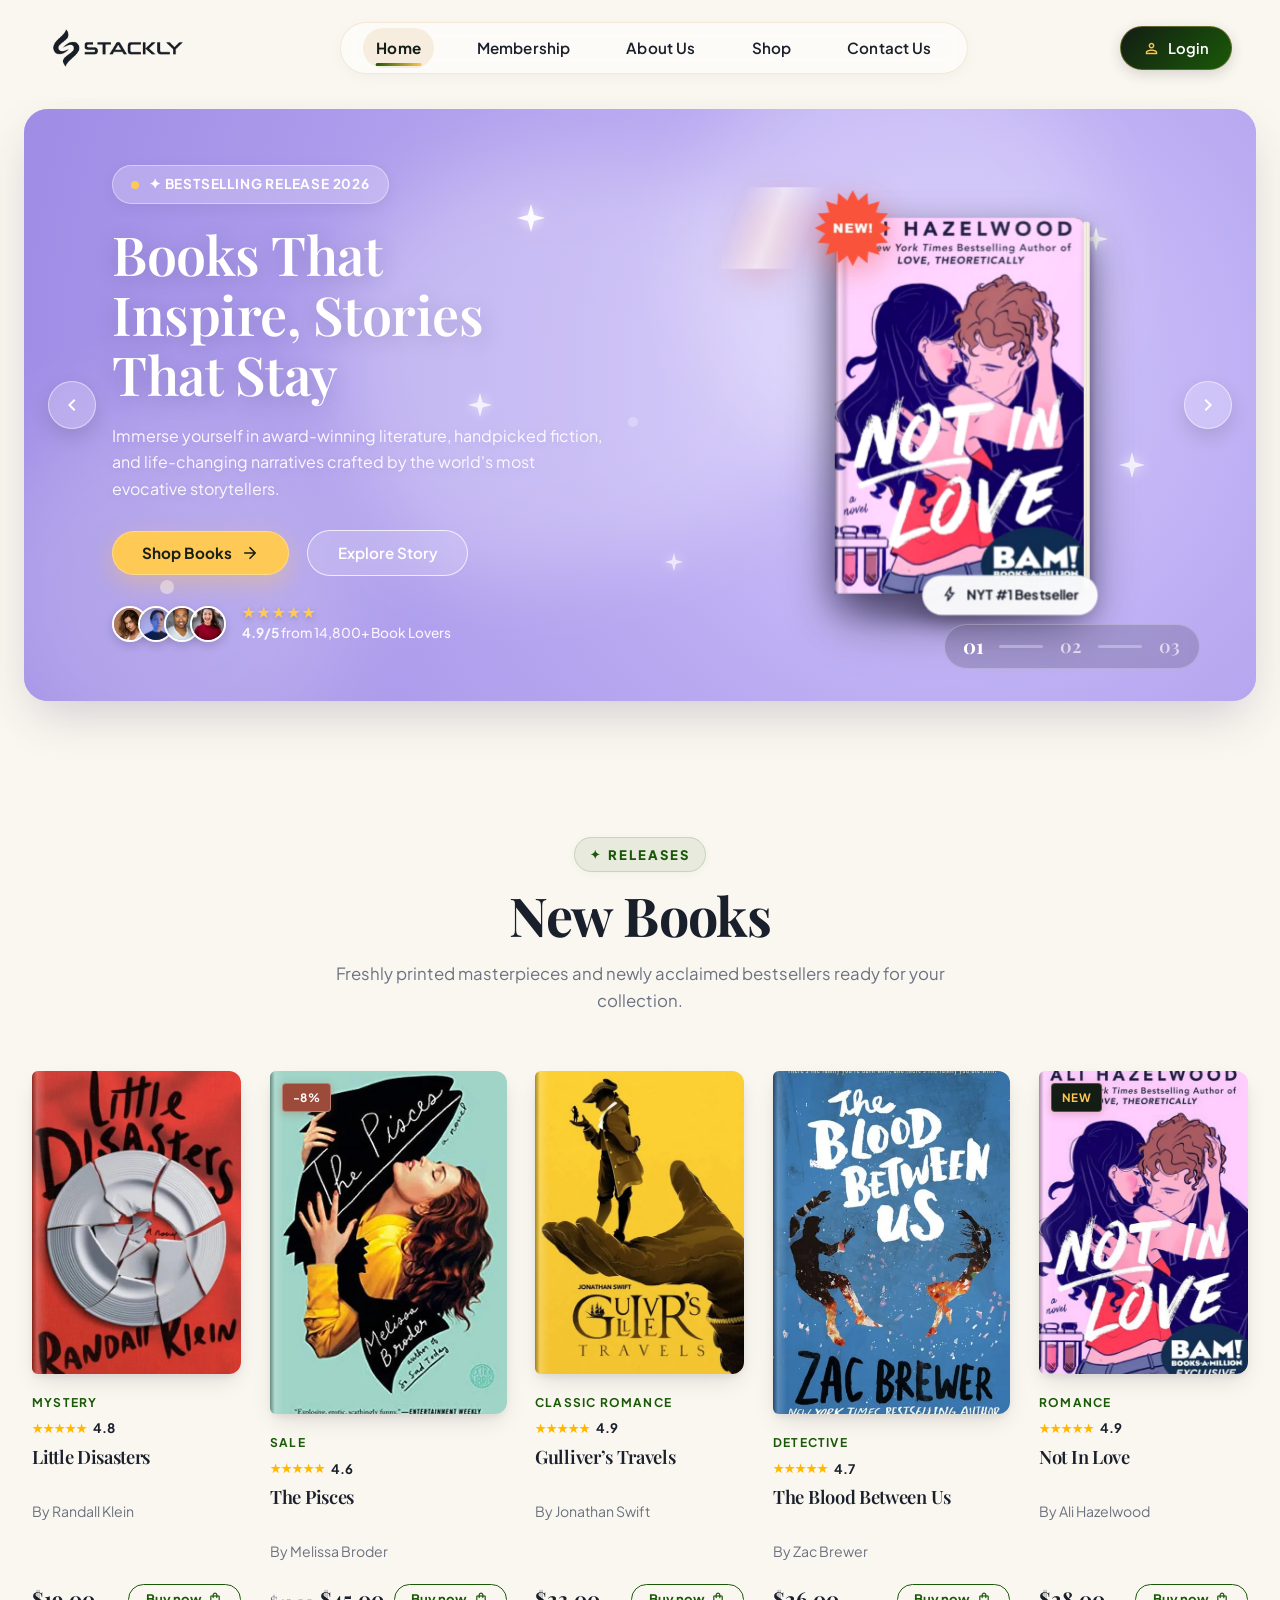
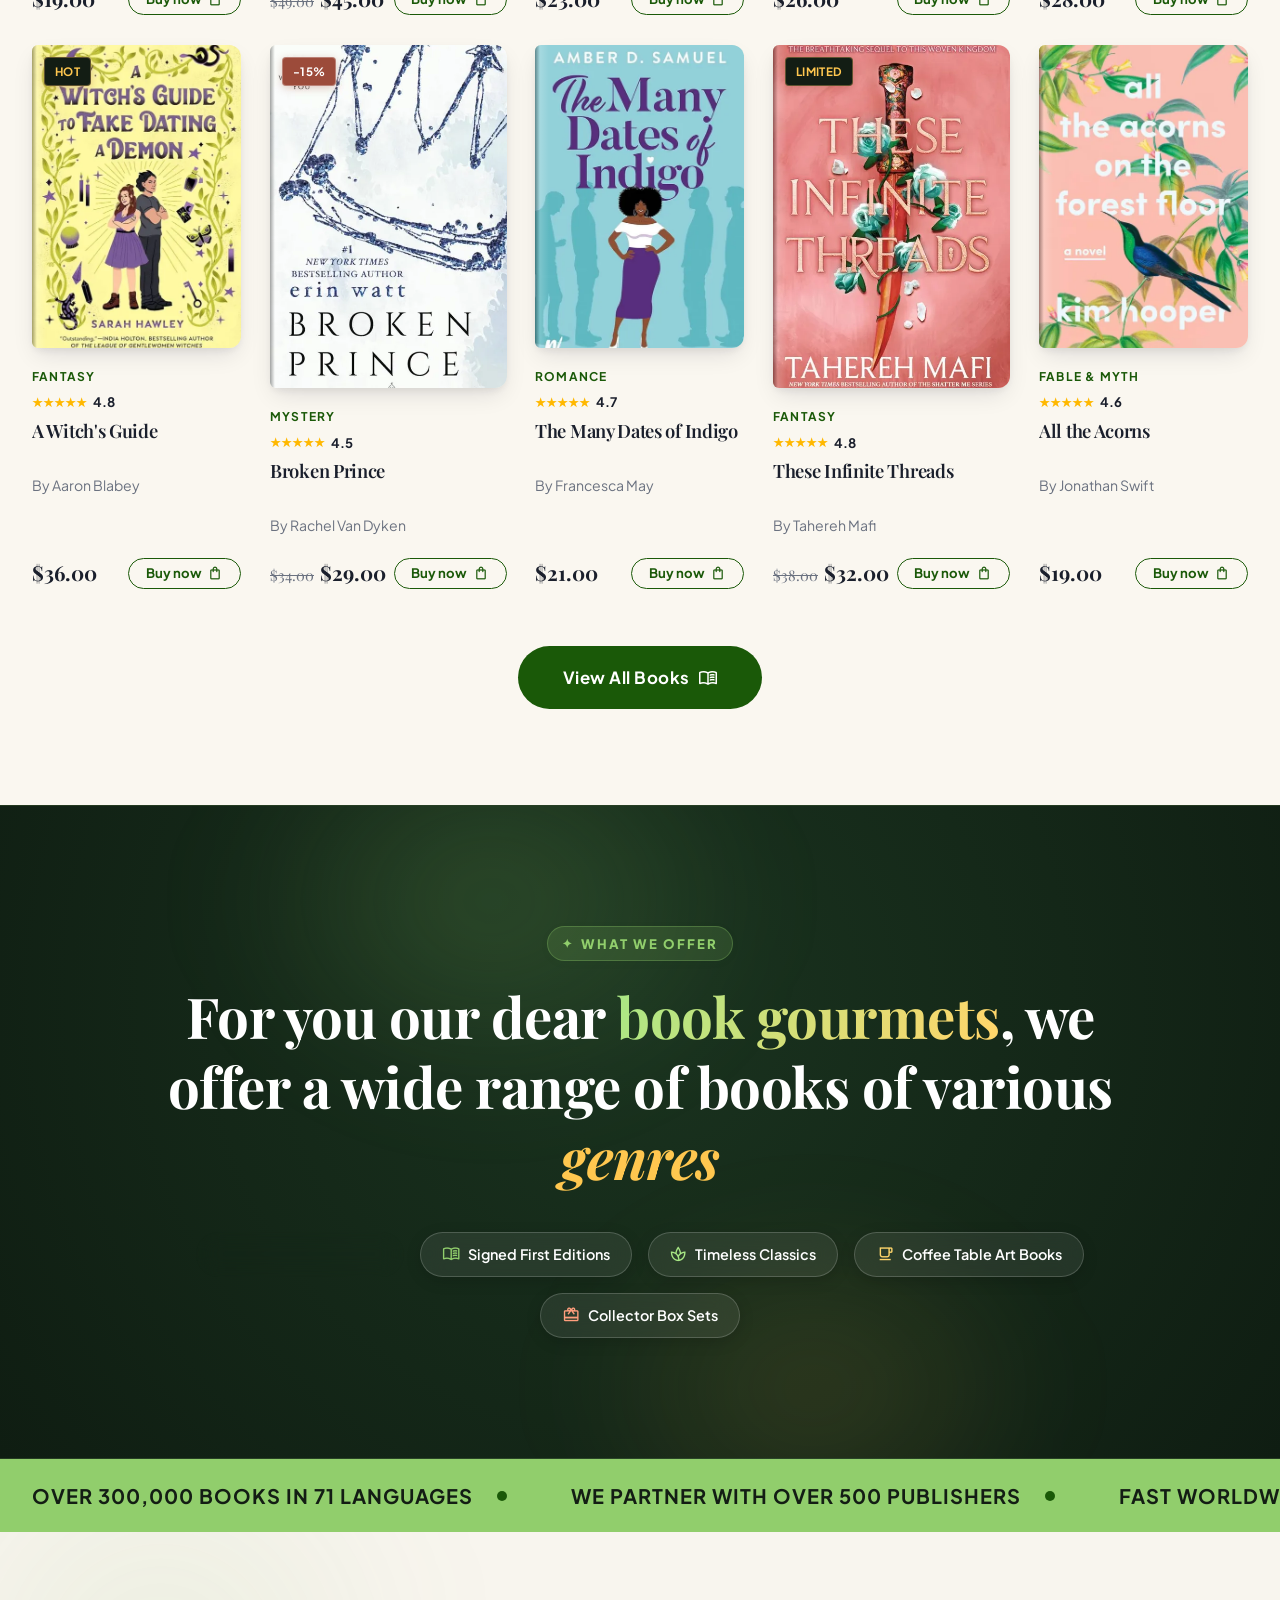
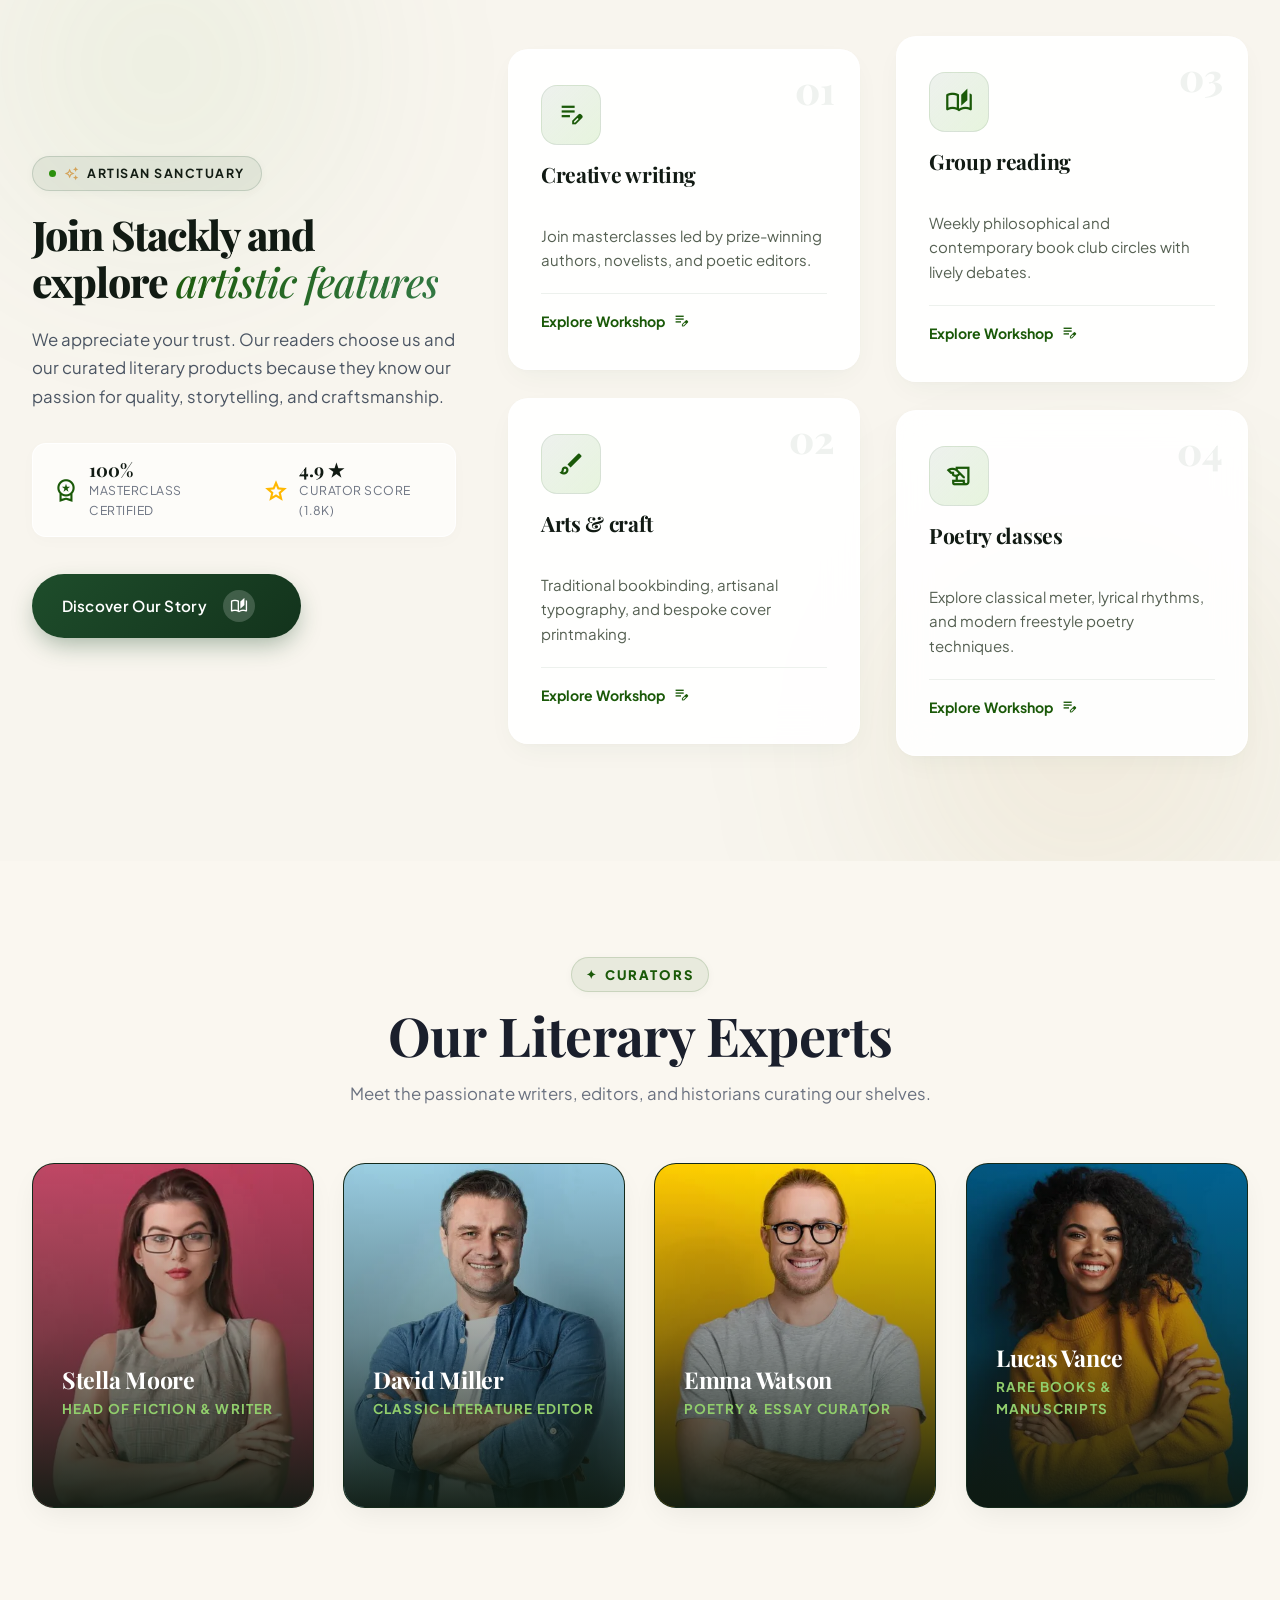
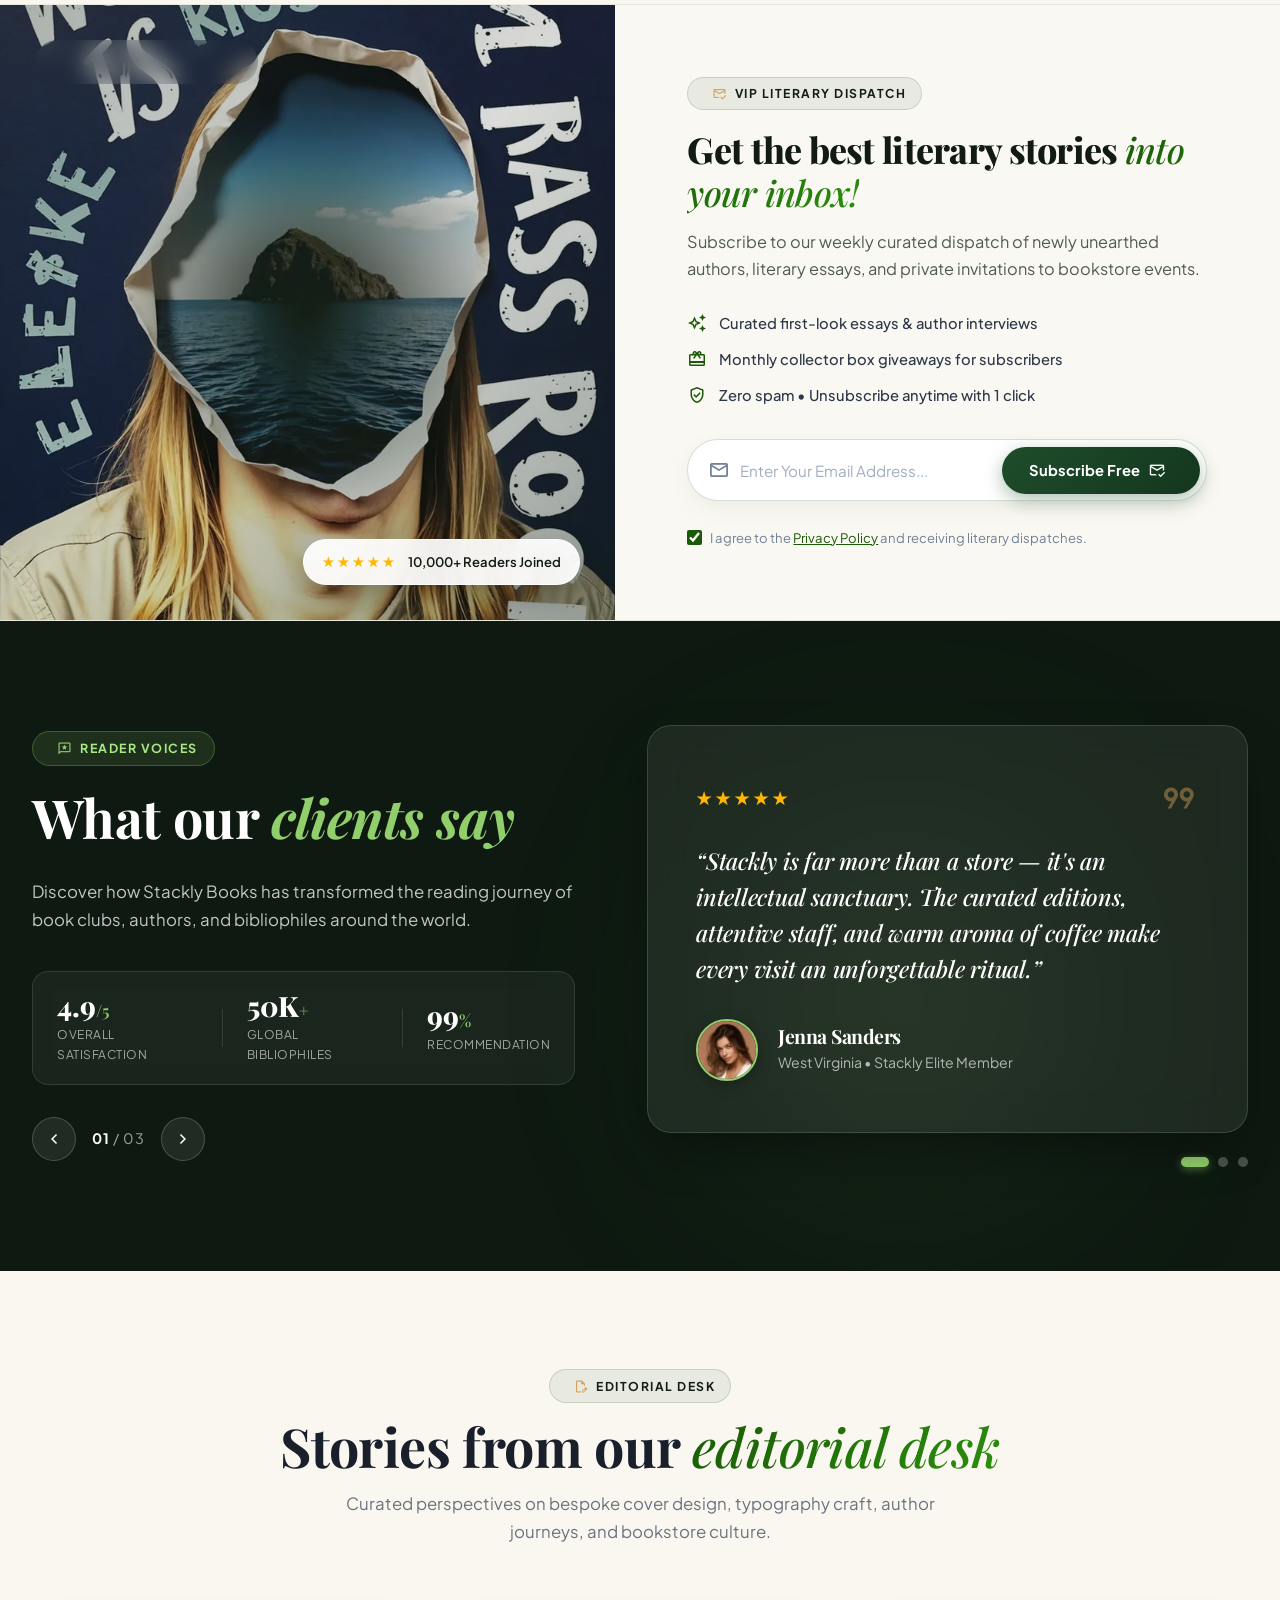
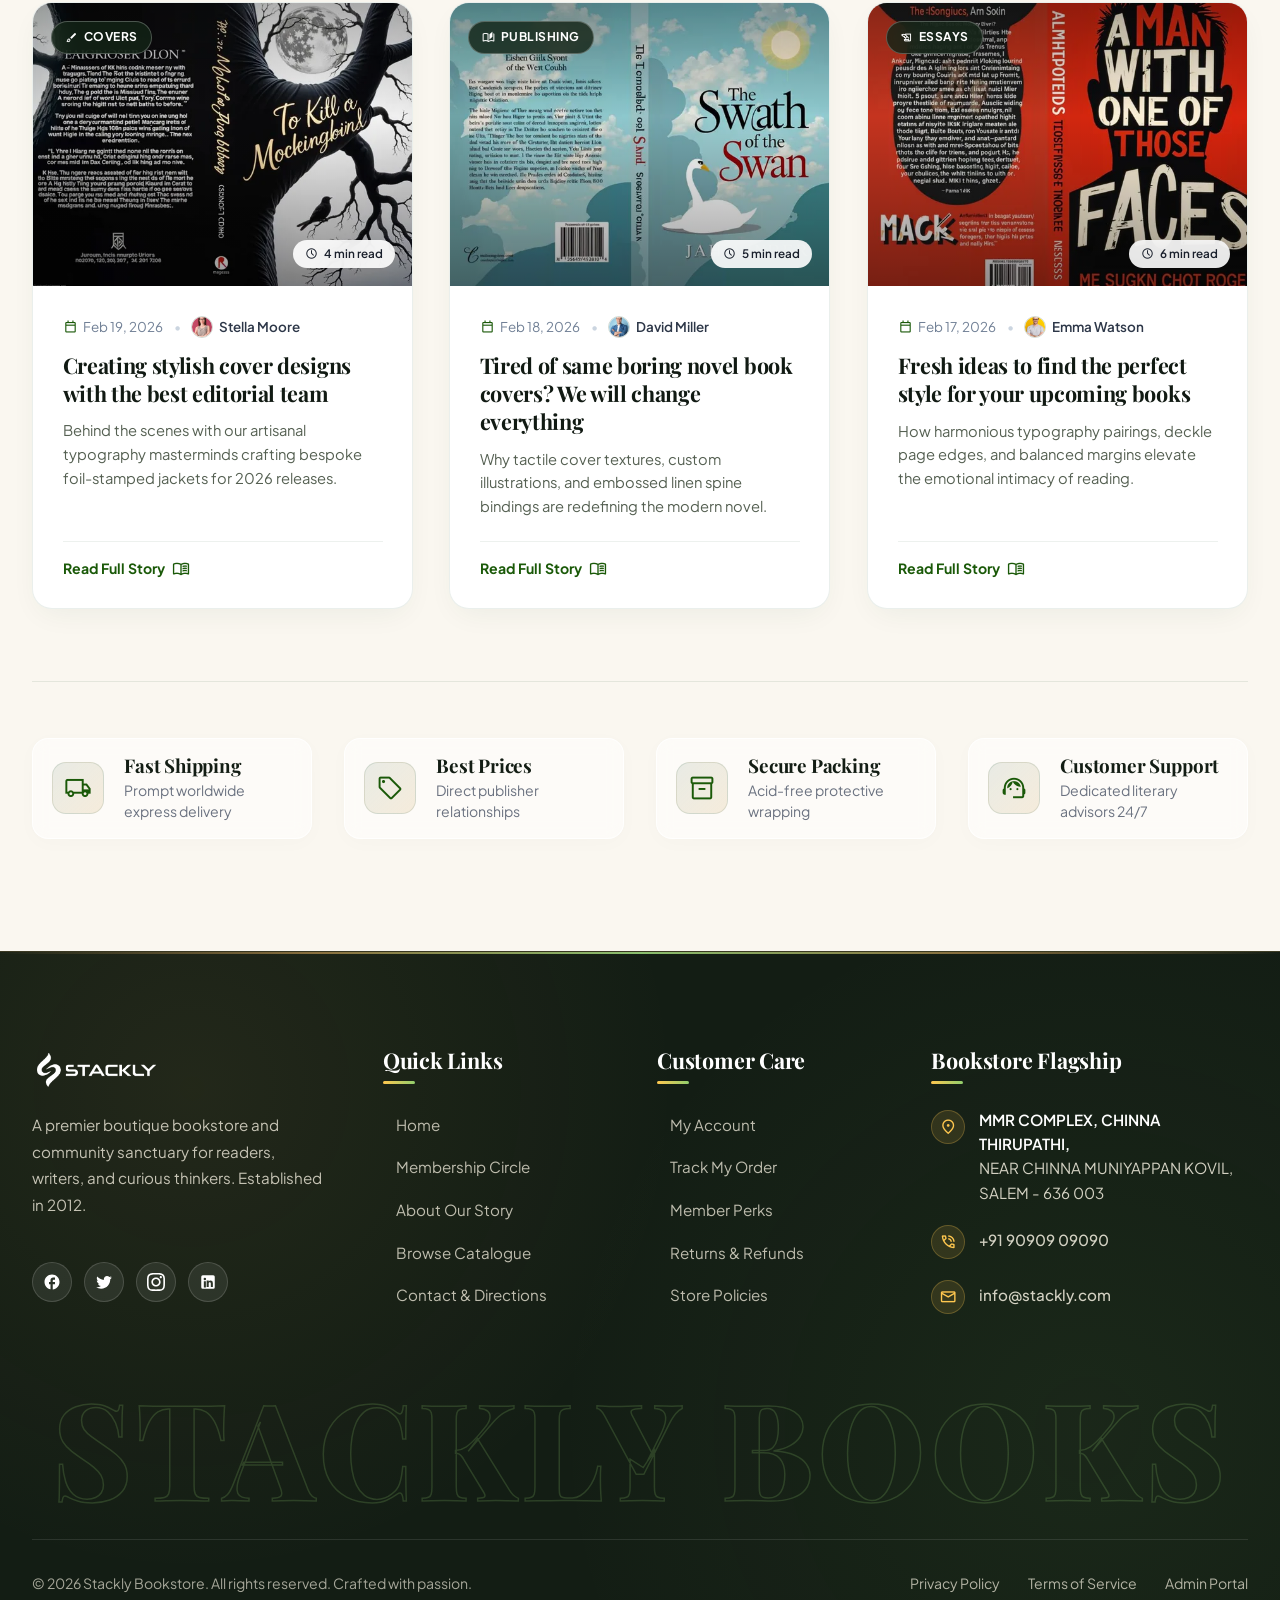
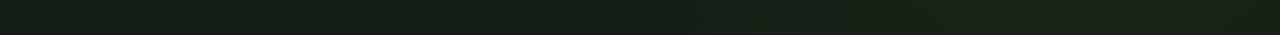
==== index.html @ 510b3655 "Add files via upload" ====
<!DOCTYPE html>
<html lang="en">
<head>
  <meta charset="UTF-8">
  <meta name="viewport" content="width=device-width, initial-scale=1.0">
  <title>Stackly Books – Bookstore & Literary Haven</title>
  <link rel="preconnect" href="https://fonts.googleapis.com">
  <link rel="preconnect" href="https://fonts.gstatic.com" crossorigin>
  <link rel="stylesheet" href="https://fonts.googleapis.com/css2?family=Material+Symbols+Outlined:opsz,wght,FILL,GRAD@20..48,100..700,0..1,-50..200" />
  <link rel="stylesheet" href="css/style.css">
  <link rel="icon" href="images/logo.webp" type="image/webp">
</head>
<body class="bg-cream">

  <!-- =========================================================================
       HEADER & NAVIGATION
       ========================================================================= -->
  <header class="header">
    <div class="header-container">
      <a href="index.html" class="header-logo">
        <img src="images/logo.webp" alt="Stackly Logo">
      </a>

      <nav class="nav-menu">
        <div class="nav-item">
          <a href="index.html" class="nav-link active">Home</a>
        </div>
        <div class="nav-item">
          <a href="membership.html" class="nav-link">Membership</a>
        </div>
        <div class="nav-item">
          <a href="about.html" class="nav-link">About Us</a>
        </div>
        <div class="nav-item">
          <a href="shop.html" class="nav-link">Shop</a>
        </div>
        <div class="nav-item">
          <a href="contact.html" class="nav-link">Contact Us</a>
        </div>
      </nav>

      <div class="header-actions">
        <a href="login.html" class="btn-header-login" title="Account Login">
          <span class="material-symbols-outlined">person</span>
          <span>Login</span>
        </a>
        <button class="mobile-nav-toggle" aria-label="Toggle Menu">
          <span></span>
          <span></span>
          <span></span>
        </button>
      </div>
    </div>
  </header>

  <!-- Mobile Off-Canvas Drawer (Fullscreen Luxury Menu) -->
  <div class="drawer-overlay"></div>
  <div class="mobile-drawer">
    <div class="drawer-header">
      <a href="index.html" class="header-logo">
        <img src="images/logo.webp" alt="Stackly Logo">
      </a>
      <button class="drawer-close-btn" aria-label="Close Drawer">
        <span class="material-symbols-outlined">close</span>
      </button>
    </div>
    <div class="mobile-drawer-body">
      <ul class="mobile-nav-list">
        <li class="mobile-nav-item"><a href="index.html"><span>Home</span><span class="material-symbols-outlined">chevron_right</span></a></li>
        <li class="mobile-nav-item"><a href="shop.html"><span>Shop Books</span><span class="material-symbols-outlined">chevron_right</span></a></li>
        <li class="mobile-nav-item"><a href="membership.html"><span>Membership Circle</span><span class="material-symbols-outlined">chevron_right</span></a></li>
        <li class="mobile-nav-item"><a href="about.html"><span>About Us</span><span class="material-symbols-outlined">chevron_right</span></a></li>
        <li class="mobile-nav-item"><a href="contact.html"><span>Contact Us</span><span class="material-symbols-outlined">chevron_right</span></a></li>
      </ul>
      <div class="mobile-drawer-footer">
        <a href="login.html" class="mobile-drawer-login-btn">
          <span class="material-symbols-outlined">person</span>
          <span>Sign In / Member Portal</span>
        </a>
        <div class="mobile-drawer-info">
          <span>✦ Rare & Bestselling Books • Free Delivery $35+ ✦</span>
        </div>
      </div>
    </div>
  </div>

  <!-- Fly-in Cart Drawer -->
  <div class="cart-drawer">
    <div class="cart-drawer-header">
      <h3 style="font-size: 1.5rem; font-weight: 600;">Your Reading Bag</h3>
      <button class="cart-close-btn" aria-label="Close cart">
        <span class="material-symbols-outlined">close</span>
      </button>
    </div>
    <div class="cart-drawer-items"></div>
    <div class="cart-drawer-footer">
      <div class="cart-subtotal">
        <span>Subtotal:</span>
        <span class="cart-subtotal-val">$19.00</span>
      </div>
      <a href="shop.html" class="btn btn-forest" style="width: 100%; margin-bottom: 0.75rem;">Proceed to Checkout</a>
      <a href="shop.html" class="btn btn-outline-dark" style="width: 100%;">Continue Shopping</a>
    </div>
  </div>

  <!-- Quick View Modal -->
  <div class="modal-overlay quick-view-modal">
    <div class="modal-card">
      <button class="modal-close-btn" aria-label="Close details">
        <span class="material-symbols-outlined">close</span>
      </button>
      <div class="modal-content-slot" style="display: contents;"></div>
    </div>
  </div>

  <!-- =========================================================================
       SECTION 1: HERO REVOLUTION SLIDER (Bookstore 2 Exact Match)
       ========================================================================= -->
  <!-- =========================================================================
       SECTION 1: HERO REVOLUTION SLIDER (Realistic 3D Animation & Interactive)
       ========================================================================= -->
  <section class="hero-slider-section">
    <div class="hero-card-container" id="heroCardContainer">
      
      <!-- Slide 1: Lavender Dusk (Active) -->
      <div class="hero-slide active" data-slide="0" data-theme="lavender">
        <!-- Ambient Glowing Blobs & Lighting -->
        <div class="hero-blob hero-blob-1"></div>
        <div class="hero-blob hero-blob-2"></div>
        <div class="hero-blob hero-blob-3"></div>

        <!-- 4-Point Animated Sparkles (✦) -->
        <div class="hero-sparkle hero-sparkle-1" data-depth="0.15">
          <svg viewBox="0 0 24 24"><path d="M12 0L14.59 9.41L24 12L14.59 14.59L12 24L9.41 14.59L0 12L9.41 9.41L12 0Z" fill="currentColor"/></svg>
        </div>
        <div class="hero-sparkle hero-sparkle-2" data-depth="0.25">
          <svg viewBox="0 0 24 24"><path d="M12 0L14.59 9.41L24 12L14.59 14.59L12 24L9.41 14.59L0 12L9.41 9.41L12 0Z" fill="currentColor"/></svg>
        </div>
        <div class="hero-sparkle hero-sparkle-3" data-depth="0.2">
          <svg viewBox="0 0 24 24"><path d="M12 0L14.59 9.41L24 12L14.59 14.59L12 24L9.41 14.59L0 12L9.41 9.41L12 0Z" fill="currentColor"/></svg>
        </div>
        <div class="hero-sparkle hero-sparkle-4" data-depth="0.3">
          <svg viewBox="0 0 24 24"><path d="M12 0L14.59 9.41L24 12L14.59 14.59L12 24L9.41 14.59L0 12L9.41 9.41L12 0Z" fill="currentColor"/></svg>
        </div>
        <div class="hero-sparkle hero-sparkle-5" data-depth="0.18">
          <svg viewBox="0 0 24 24"><path d="M12 0L14.59 9.41L24 12L14.59 14.59L12 24L9.41 14.59L0 12L9.41 9.41L12 0Z" fill="currentColor"/></svg>
        </div>

        <!-- Ambient Floating Dots -->
        <div class="hero-dot hero-dot-1"></div>
        <div class="hero-dot hero-dot-2"></div>

        <div class="hero-slide-grid">
          <!-- Left Content Column -->
          <div class="hero-content">
            <div class="hero-tag-badge">
              <span class="hero-tag-pulse"></span>
              <span class="hero-tag-text">✦ Bestselling Release 2026</span>
            </div>
            
            <h1 class="hero-title">
              <span class="title-line">Books That</span>
              <span class="title-line">Inspire, Stories</span>
              <span class="title-line">That Stay</span>
            </h1>

            <p class="hero-desc">
              Immerse yourself in award-winning literature, handpicked fiction, and life-changing narratives crafted by the world's most evocative storytellers.
            </p>

            <div class="hero-buttons">
              <a href="404.html" class="btn-hero-primary">
                <span>Shop Books</span>
                <svg viewBox="0 0 24 24" class="btn-arrow-icon"><path d="M5 12h14M12 5l7 7-7 7" stroke="currentColor" stroke-width="2.2" stroke-linecap="round" stroke-linejoin="round" fill="none"/></svg>
              </a>
              <a href="about.html" class="btn-hero-outline">
                <span>Explore Story</span>
              </a>
            </div>

            <!-- Social Proof Readers Badge -->
            <div class="hero-social-proof">
              <div class="hero-avatars">
                <img src="images/user-1.webp" alt="Reader" class="hero-avatar">
                <img src="images/user-2.webp" alt="Reader" class="hero-avatar">
                <img src="images/user-3.webp" alt="Reader" class="hero-avatar">
                <img src="images/user-4.webp" alt="Reader" class="hero-avatar">
              </div>
              <div class="hero-proof-text">
                <div class="hero-stars">★★★★★</div>
                <span class="hero-proof-sub"><strong>4.9/5</strong> from 14,800+ Book Lovers</span>
              </div>
            </div>
          </div>

          <!-- Right Column: 3D Realistic Interactive Open Book Stage -->
          <div class="hero-visual">
            <div class="hero-book-stage">
              <!-- Floating Sunburst Badge -->
              <div class="hero-badge-sunburst" data-depth="0.45">
                <img src="images/hero-badge.webp" alt="NEW! Release Badge" class="sunburst-img">
                <div class="badge-sheen-sweep"></div>
              </div>

              <!-- Floating Feature Chip -->
              <div class="hero-floating-chip chip-right" data-depth="0.35">
                <span class="chip-icon material-symbols-outlined">bolt</span>
                <span class="chip-text">NYT #1 Bestseller</span>
              </div>

              <!-- 3D Interactive Open Book Container -->
              <div class="hero-book-3d" title="Hover to open book and read excerpt">
                <!-- Book Back Cover & Spine Base -->
                <div class="book-back-cover"></div>

                <!-- Inner Open Pages Spread -->
                <div class="book-inside-spread">
                  <!-- Left Page -->
                  <div class="book-page book-page-left">
                    <div class="page-inner-content">
                      <span class="page-chapter-label">Chapter I</span>
                      <h4 class="page-book-title">The Catalyst</h4>
                      <p class="page-text-line drop-cap">It started with an equation I didn't want to solve. The friction between who we are and who we pretend to be...</p>
                      <p class="page-text-line">"You're overthinking it," Eli murmured, leaning forward as starlight cut through the lab window.</p>
                      <div class="page-footer-num">14</div>
                    </div>
                    <div class="page-gutter-shadow left"></div>
                  </div>

                  <!-- Right Page with Auto-Scrolling Story Text -->
                  <div class="book-page book-page-right">
                    <div class="page-scroll-viewport">
                      <div class="page-scroll-track">
                        <p class="page-text-line">"Chemistry isn't just formulas," she said softly. "It's the raw spark that refuses to be contained."</p>
                        <p class="page-text-line">The ambient hum of the room faded until only the cadence of breath remained.</p>
                        <div class="page-ornament">✦ ✦ ✦</div>
                        <p class="page-text-line">Every barrier constructed to keep distance shattered in a singular pulse of clarity.</p>
                        <p class="page-text-line">"Stay," he whispered. And for the first time, logic gave way to desire.</p>
                        <div class="page-quote-tag">★ NYT Bestseller Excerpt</div>
                        <!-- Loop duplicate for seamless continuous scroll -->
                        <p class="page-text-line">"Chemistry isn't just formulas," she said softly. "It's the raw spark that refuses to be contained."</p>
                        <p class="page-text-line">The ambient hum of the room faded until only the cadence of breath remained.</p>
                        <div class="page-ornament">✦ ✦ ✦</div>
                        <p class="page-text-line">Every barrier constructed to keep distance shattered in a singular pulse of clarity.</p>
                        <p class="page-text-line">"Stay," he whispered. And for the first time, logic gave way to desire.</p>
                        <div class="page-quote-tag">★ NYT Bestseller Excerpt</div>
                      </div>
                    </div>
                    <div class="page-gutter-shadow right"></div>
                    <div class="page-footer-num">15</div>

                    <!-- 3D Page Flutter Layers -->
                    <div class="flipping-page-leaf leaf-1"></div>
                    <div class="flipping-page-leaf leaf-2"></div>
                  </div>
                </div>

                <!-- 3D Front Cover (Hinges Open on Hover) -->
                <div class="book-cover-front">
                  <div class="hero-book-cover-wrap">
                    <img src="images/book-5.webp" alt="Not In Love by Ali Hazelwood" class="hero-book-img">
                    <div class="hero-book-spine-edge"></div>
                    <div class="hero-book-sheen"></div>
                    <div class="hero-book-pages-edge"></div>
                  </div>
                  <div class="book-cover-inside">
                    <div class="ex-libris-label">
                      <span class="ex-libris-symbol">✦</span>
                      <span class="ex-libris-title">STACKLY HAVEN</span>
                      <span class="ex-libris-sub">First Edition • 2026</span>
                    </div>
                  </div>
                </div>
              </div>

              <!-- Dynamic Soft Floor Shadow -->
              <div class="hero-book-shadow"></div>
            </div>
          </div>
        </div>
      </div>

      <!-- Slide 2: Emerald Sage -->
      <div class="hero-slide" data-slide="1" data-theme="emerald">
        <div class="hero-blob hero-blob-1"></div>
        <div class="hero-blob hero-blob-2"></div>
        <div class="hero-blob hero-blob-3"></div>

        <div class="hero-sparkle hero-sparkle-1" data-depth="0.15">
          <svg viewBox="0 0 24 24"><path d="M12 0L14.59 9.41L24 12L14.59 14.59L12 24L9.41 14.59L0 12L9.41 9.41L12 0Z" fill="currentColor"/></svg>
        </div>
        <div class="hero-sparkle hero-sparkle-3" data-depth="0.22">
          <svg viewBox="0 0 24 24"><path d="M12 0L14.59 9.41L24 12L14.59 14.59L12 24L9.41 14.59L0 12L9.41 9.41L12 0Z" fill="currentColor"/></svg>
        </div>
        <div class="hero-sparkle hero-sparkle-4" data-depth="0.3">
          <svg viewBox="0 0 24 24"><path d="M12 0L14.59 9.41L24 12L14.59 14.59L12 24L9.41 14.59L0 12L9.41 9.41L12 0Z" fill="currentColor"/></svg>
        </div>

        <div class="hero-dot hero-dot-1"></div>
        <div class="hero-dot hero-dot-2"></div>

        <div class="hero-slide-grid">
          <div class="hero-content">
            <div class="hero-tag-badge">
              <span class="hero-tag-pulse"></span>
              <span class="hero-tag-text">✦ Staff Curated Fiction</span>
            </div>

            <h1 class="hero-title">
              <span class="title-line">Turning Pages,</span>
              <span class="title-line">Sparking</span>
              <span class="title-line">Imaginations</span>
            </h1>

            <p class="hero-desc">
              Discover breathtaking mysteries, poetic memoirs, and unforgettable journeys specially selected by our master literary curators.
            </p>

            <div class="hero-buttons">
              <a href="404.html" class="btn-hero-primary">
                <span>Explore Releases</span>
                <svg viewBox="0 0 24 24" class="btn-arrow-icon"><path d="M5 12h14M12 5l7 7-7 7" stroke="currentColor" stroke-width="2.2" stroke-linecap="round" stroke-linejoin="round" fill="none"/></svg>
              </a>
              <a href="membership.html" class="btn-hero-outline">
                <span>Join Membership</span>
              </a>
            </div>

            <div class="hero-social-proof">
              <div class="hero-avatars">
                <img src="images/user-2.webp" alt="Reader" class="hero-avatar">
                <img src="images/user-3.webp" alt="Reader" class="hero-avatar">
                <img src="images/user-4.webp" alt="Reader" class="hero-avatar">
              </div>
              <div class="hero-proof-text">
                <div class="hero-stars">★★★★★</div>
                <span class="hero-proof-sub"><strong>9,500+</strong> Copies Delivered This Month</span>
              </div>
            </div>
          </div>

          <div class="hero-visual">
            <div class="hero-book-stage">
              <div class="hero-floating-badge badge-emerald" data-depth="0.45">
                <span>★ STAFF PICK</span>
                <div class="badge-sheen-sweep"></div>
              </div>

              <div class="hero-floating-chip chip-right" data-depth="0.35">
                <span class="chip-icon material-symbols-outlined">menu_book</span>
                <span class="chip-text">Hardcover Special</span>
              </div>

              <div class="hero-book-3d" title="Hover to open book and read excerpt">
                <div class="book-back-cover"></div>
                <div class="book-inside-spread">
                  <div class="book-page book-page-left">
                    <div class="page-inner-content">
                      <span class="page-chapter-label">Chapter III</span>
                      <h4 class="page-book-title">Spellcraft & Tea</h4>
                      <p class="page-text-line drop-cap">Never summon a demon on an empty stomach. That was Rule Number One in the Grimoire of Practical Sorcery...</p>
                      <p class="page-text-line">The lavender candle flared lilac before plunging the kitchen into sudden moonlit shadows.</p>
                      <div class="page-footer-num">32</div>
                    </div>
                    <div class="page-gutter-shadow left"></div>
                  </div>

                  <div class="book-page book-page-right">
                    <div class="page-scroll-viewport">
                      <div class="page-scroll-track">
                        <p class="page-text-line">"You called?" Grem smirked, leaning against the counter like he owned the entire mortal realm.</p>
                        <p class="page-text-line">Mari grabbed her wooden spoon like a dagger. "You're supposed to be in the underworld!"</p>
                        <div class="page-ornament">✦ ✦ ✦</div>
                        <p class="page-text-line">"Traffic was light," he said with an infuriating wink. "And your chamomile tea smelled irresistible."</p>
                        <!-- Loop duplicate for seamless continuous scroll -->
                        <p class="page-text-line">"You called?" Grem smirked, leaning against the counter like he owned the entire mortal realm.</p>
                        <p class="page-text-line">Mari grabbed her wooden spoon like a dagger. "You're supposed to be in the underworld!"</p>
                        <div class="page-ornament">✦ ✦ ✦</div>
                        <p class="page-text-line">"Traffic was light," he said with an infuriating wink. "And your chamomile tea smelled irresistible."</p>
                        <div class="page-quote-tag">★ Staff Favorite Comedy Pick</div>
                      </div>
                    </div>
                    <div class="page-gutter-shadow right"></div>
                    <div class="page-footer-num">33</div>
                    <div class="flipping-page-leaf leaf-1"></div>
                    <div class="flipping-page-leaf leaf-2"></div>
                  </div>
                </div>

                <div class="book-cover-front">
                  <div class="hero-book-cover-wrap">
                    <img src="images/book-6.webp" alt="A Witch's Guide to Fake Dating a Demon by Sarah Hawley" class="hero-book-img">
                    <div class="hero-book-spine-edge"></div>
                    <div class="hero-book-sheen"></div>
                    <div class="hero-book-pages-edge"></div>
                  </div>
                  <div class="book-cover-inside">
                    <div class="ex-libris-label">
                      <span class="ex-libris-symbol material-symbols-outlined">eco</span>
                      <span class="ex-libris-title">STACKLY HAVEN</span>
                      <span class="ex-libris-sub">Curator Choice • 2026</span>
                    </div>
                  </div>
                </div>
              </div>

              <div class="hero-book-shadow"></div>
            </div>
          </div>
        </div>
      </div>

      <!-- Slide 3: Warm Amber Rose -->
      <div class="hero-slide" data-slide="2" data-theme="amber">
        <div class="hero-blob hero-blob-1"></div>
        <div class="hero-blob hero-blob-2"></div>
        <div class="hero-blob hero-blob-3"></div>

        <div class="hero-sparkle hero-sparkle-2" data-depth="0.2">
          <svg viewBox="0 0 24 24"><path d="M12 0L14.59 9.41L24 12L14.59 14.59L12 24L9.41 14.59L0 12L9.41 9.41L12 0Z" fill="currentColor"/></svg>
        </div>
        <div class="hero-sparkle hero-sparkle-4" data-depth="0.3">
          <svg viewBox="0 0 24 24"><path d="M12 0L14.59 9.41L24 12L14.59 14.59L12 24L9.41 14.59L0 12L9.41 9.41L12 0Z" fill="currentColor"/></svg>
        </div>
        <div class="hero-sparkle hero-sparkle-5" data-depth="0.18">
          <svg viewBox="0 0 24 24"><path d="M12 0L14.59 9.41L24 12L14.59 14.59L12 24L9.41 14.59L0 12L9.41 9.41L12 0Z" fill="currentColor"/></svg>
        </div>

        <div class="hero-dot hero-dot-1"></div>
        <div class="hero-dot hero-dot-2"></div>

        <div class="hero-slide-grid">
          <div class="hero-content">
            <div class="hero-tag-badge">
              <span class="hero-tag-pulse"></span>
              <span class="hero-tag-text">✦ Limited Collector Box</span>
            </div>

            <h1 class="hero-title">
              <span class="title-line">Immerse In Words,</span>
              <span class="title-line">Uncover New</span>
              <span class="title-line">Worlds</span>
            </h1>

            <p class="hero-desc">
              Delve into exclusive signed first-editions, foil-stamped hardcovers, and seasonal collector gift sets crafted for avid bibliophiles.
            </p>

            <div class="hero-buttons">
              <a href="404.html" class="btn-hero-primary">
                <span>View Collection</span>
                <svg viewBox="0 0 24 24" class="btn-arrow-icon"><path d="M5 12h14M12 5l7 7-7 7" stroke="currentColor" stroke-width="2.2" stroke-linecap="round" stroke-linejoin="round" fill="none"/></svg>
              </a>
              <a href="shop.html" class="btn-hero-outline">
                <span>Special Offers</span>
              </a>
            </div>

            <div class="hero-social-proof">
              <div class="hero-avatars">
                <img src="images/user-1.webp" alt="Reader" class="hero-avatar">
                <img src="images/user-4.webp" alt="Reader" class="hero-avatar">
              </div>
              <div class="hero-proof-text">
                <div class="hero-stars">★★★★★</div>
                <span class="hero-proof-sub"><strong>Free Express Shipping</strong> & Gift Box Included</span>
              </div>
            </div>
          </div>

          <div class="hero-visual">
            <div class="hero-book-stage">
              <div class="hero-floating-badge badge-amber" data-depth="0.45">
                <span class="material-symbols-outlined" style="font-size: 1.15rem; vertical-align: middle; margin-right: 4px;">local_fire_department</span>
                <span>LIMITED RUN</span>
                <div class="badge-sheen-sweep"></div>
              </div>

              <div class="hero-floating-chip chip-right" data-depth="0.35">
                <span class="chip-icon material-symbols-outlined">redeem</span>
                <span class="chip-text">Silk Ribbon Included</span>
              </div>

              <div class="hero-book-3d" title="Hover to open book and read excerpt">
                <div class="book-back-cover"></div>
                <div class="book-inside-spread">
                  <div class="book-page book-page-left">
                    <div class="page-inner-content">
                      <span class="page-chapter-label">Chapter I</span>
                      <h4 class="page-book-title">The Woven Crown</h4>
                      <p class="page-text-line drop-cap">They told us the kingdom was built of gold and stone, but in truth, it was held together only by thread and prayer...</p>
                      <p class="page-text-line">The night the palace bells rang, the stars themselves seemed to dim over the royal spires.</p>
                      <div class="page-footer-num">01</div>
                    </div>
                    <div class="page-gutter-shadow left"></div>
                  </div>

                  <div class="book-page book-page-right">
                    <div class="page-scroll-viewport">
                      <div class="page-scroll-track">
                        <p class="page-text-line">"To touch the infinite," the elder whispered, "one must first embrace the darkness between the stitches."</p>
                        <p class="page-text-line">She held the ceremonial dagger close, its jeweled hilt pulsing like an ancient heartbeat.</p>
                        <div class="page-ornament">✦ ✦ ✦</div>
                        <!-- Loop duplicate for seamless continuous scroll -->
                        <p class="page-text-line">"To touch the infinite," the elder whispered, "one must first embrace the darkness between the stitches."</p>
                        <p class="page-text-line">She held the ceremonial dagger close, its jeweled hilt pulsing like an ancient heartbeat.</p>
                        <div class="page-ornament">✦ ✦ ✦</div>
                        <p class="page-text-line">Fate was not a tapestry preordained, but a garment to be unravelled and rewoven by hand.</p>
                        <div class="page-quote-tag">★ Collector Edition Masterpiece</div>
                      </div>
                    </div>
                    <div class="page-gutter-shadow right"></div>
                    <div class="page-footer-num">02</div>
                    <div class="flipping-page-leaf leaf-1"></div>
                    <div class="flipping-page-leaf leaf-2"></div>
                  </div>
                </div>

                <div class="book-cover-front">
                  <div class="hero-book-cover-wrap">
                    <img src="images/book-9.webp" alt="These Infinite Threads - Collector Edition" class="hero-book-img">
                    <div class="hero-book-spine-edge"></div>
                    <div class="hero-book-sheen"></div>
                    <div class="hero-book-pages-edge"></div>
                  </div>
                  <div class="book-cover-inside">
                    <div class="ex-libris-label">
                      <span class="ex-libris-symbol material-symbols-outlined">workspace_premium</span>
                      <span class="ex-libris-title">STACKLY HAVEN</span>
                      <span class="ex-libris-sub">Deluxe First Edition • 2026</span>
                    </div>
                  </div>
                </div>
              </div>

              <div class="hero-book-shadow"></div>
            </div>
          </div>
        </div>
      </div>

      <!-- Left & Right Glassmorphic Slider Chevrons -->
      <button class="hero-nav-arrow prev-slide-btn" aria-label="Previous Slide" title="Previous Slide">
        <svg viewBox="0 0 24 24"><path d="M15.41 7.41L14 6l-6 6 6 6 1.41-1.41L10.83 12z" fill="currentColor"/></svg>
      </button>
      <button class="hero-nav-arrow next-slide-btn" aria-label="Next Slide" title="Next Slide">
        <svg viewBox="0 0 24 24"><path d="M10 6L8.59 7.41 13.17 12l-4.58 4.59L10 18l6-6z" fill="currentColor"/></svg>
      </button>

      <!-- Slider Progress Indicator (01 - 02 - 03) with Live Progress Bar -->
      <div class="hero-slider-indicator">
        <span class="slide-indicator-num active" data-slide-target="0">01</span>
        <div class="slide-progress-track" title="Slide Progress">
          <div class="slide-progress-bar"></div>
        </div>
        <span class="slide-indicator-num" data-slide-target="1">02</span>
        <div class="slide-progress-track" title="Slide Progress">
          <div class="slide-progress-bar"></div>
        </div>
        <span class="slide-indicator-num" data-slide-target="2">03</span>
      </div>

    </div>
  </section>

  <!-- =========================================================================
       SECTION 2: RELEASES / NEW BOOKS GRID
       ========================================================================= -->
  <section class="section-padding bg-cream">
    <div class="container">
      <div class="section-header">
        <span class="section-subtitle">Releases</span>
        <h2 class="section-title">New Books</h2>
        <p style="color: var(--color-text-muted);">Freshly printed masterpieces and newly acclaimed bestsellers ready for your collection.</p>
      </div>

      <div class="product-grid-5">
        <!-- Book 1 -->
        <div class="product-card">
          <div class="product-thumb-wrap">
            <img src="images/book-1.webp" alt="Little Disasters">
            <div class="product-actions-tray">
              <a href="404.html" class="product-action-btn wishlist-btn" data-id="b1" title="Wishlist">
                <svg viewBox="0 0 24 24"><path d="M12 21.35l-1.45-1.32C5.4 15.36 2 12.28 2 8.5 2 5.42 4.42 3 7.5 3c1.74 0 3.41.81 4.5 2.09C13.09 3.81 14.76 3 16.5 3 19.58 3 22 5.42 22 8.5c0 3.78-3.4 6.86-8.55 11.54L12 21.35z"/></svg>
              </a>
              <a href="404.html" class="product-action-btn quick-view-btn" data-id="b1" title="Quick View">
                <svg viewBox="0 0 24 24"><path d="M12 4.5C7 4.5 2.73 7.61 1 12c1.73 4.39 6 7.5 11 7.5s9.27-3.11 11-7.5c-1.73-4.39-6-7.5-11-7.5zM12 17c-2.76 0-5-2.24-5-5s2.24-5 5-5 5 2.24 5 5-2.24 5-5 5zm0-8c-1.66 0-3 1.34-3 3s1.34 3 3 3 3-1.34 3-3-1.34-3-3-3z"/></svg>
              </a>
              <a href="404.html" class="product-action-btn add-to-cart-btn" data-id="b1" title="Add to Bag">
                <svg viewBox="0 0 24 24"><path d="M11 9h2V6h3V4h-3V1h-2v3H8v2h3v3zm-4 9c-1.1 0-1.99.9-1.99 2S5.9 22 7 22s2-.9 2-2-.9-2-2-2zm10 0c-1.1 0-1.99.9-1.99 2s.89 2 1.99 2 2-.9 2-2-.9-2-2-2zm-9.83-3.25l.03-.12.9-1.63h7.45c.75 0 1.41-.41 1.75-1.03l3.86-7.01L19.42 4h-.01l-1.1 2-2.76 5H8.53l-.13-.27L6.16 6l-.95-2-.94-2H1v2h2l3.6 7.59-1.35 2.45c-.16.28-.25.61-.25.96 0 1.1.9 2 2 2h12v-2H7.42c-.13 0-.25-.11-.25-.25z"/></svg>
              </a>
            </div>
          </div>
          <div class="product-info">
            <span class="product-category-tag">Mystery</span>
            <h3 class="product-title"><a href="shop.html">Little Disasters</a></h3>
            <div class="product-author">By <a href="shop.html">Randall Klein</a></div>
            <div class="product-price-row">
              <span class="product-price">$19.00</span>
              <a href="404.html" class="btn-buy-now" data-id="b1">Buy now</a>
            </div>
          </div>
        </div>

        <!-- Book 2 -->
        <div class="product-card">
          <div class="product-thumb-wrap">
            <span class="product-badge">-8%</span>
            <img src="images/book-2.webp" alt="The Pisces">
            <div class="product-actions-tray">
              <a href="404.html" class="product-action-btn wishlist-btn active" data-id="b2" title="Wishlist">
                <svg viewBox="0 0 24 24"><path d="M12 21.35l-1.45-1.32C5.4 15.36 2 12.28 2 8.5 2 5.42 4.42 3 7.5 3c1.74 0 3.41.81 4.5 2.09C13.09 3.81 14.76 3 16.5 3 19.58 3 22 5.42 22 8.5c0 3.78-3.4 6.86-8.55 11.54L12 21.35z"/></svg>
              </a>
              <a href="404.html" class="product-action-btn quick-view-btn" data-id="b2" title="Quick View">
                <svg viewBox="0 0 24 24"><path d="M12 4.5C7 4.5 2.73 7.61 1 12c1.73 4.39 6 7.5 11 7.5s9.27-3.11 11-7.5c-1.73-4.39-6-7.5-11-7.5zM12 17c-2.76 0-5-2.24-5-5s2.24-5 5-5 5 2.24 5 5-2.24 5-5 5zm0-8c-1.66 0-3 1.34-3 3s1.34 3 3 3 3-1.34 3-3-1.34-3-3-3z"/></svg>
              </a>
              <a href="404.html" class="product-action-btn add-to-cart-btn" data-id="b2" title="Add to Bag">
                <svg viewBox="0 0 24 24"><path d="M11 9h2V6h3V4h-3V1h-2v3H8v2h3v3zm-4 9c-1.1 0-1.99.9-1.99 2S5.9 22 7 22s2-.9 2-2-.9-2-2-2zm10 0c-1.1 0-1.99.9-1.99 2s.89 2 1.99 2 2-.9 2-2-.9-2-2-2zm-9.83-3.25l.03-.12.9-1.63h7.45c.75 0 1.41-.41 1.75-1.03l3.86-7.01L19.42 4h-.01l-1.1 2-2.76 5H8.53l-.13-.27L6.16 6l-.95-2-.94-2H1v2h2l3.6 7.59-1.35 2.45c-.16.28-.25.61-.25.96 0 1.1.9 2 2 2h12v-2H7.42c-.13 0-.25-.11-.25-.25z"/></svg>
              </a>
            </div>
          </div>
          <div class="product-info">
            <span class="product-category-tag">Sale</span>
            <h3 class="product-title"><a href="shop.html">The Pisces</a></h3>
            <div class="product-author">By <a href="shop.html">Melissa Broder</a></div>
            <div class="product-price-row">
              <span class="product-price"><span class="old-price">$49.00</span>$45.00</span>
              <a href="404.html" class="btn-buy-now" data-id="b2">Buy now</a>
            </div>
          </div>
        </div>

        <!-- Book 3 -->
        <div class="product-card">
          <div class="product-thumb-wrap">
            <img src="images/book-3.webp" alt="Gulliver’s Travels">
            <div class="product-actions-tray">
              <a href="404.html" class="product-action-btn wishlist-btn" data-id="b3" title="Wishlist">
                <svg viewBox="0 0 24 24"><path d="M12 21.35l-1.45-1.32C5.4 15.36 2 12.28 2 8.5 2 5.42 4.42 3 7.5 3c1.74 0 3.41.81 4.5 2.09C13.09 3.81 14.76 3 16.5 3 19.58 3 22 5.42 22 8.5c0 3.78-3.4 6.86-8.55 11.54L12 21.35z"/></svg>
              </a>
              <a href="404.html" class="product-action-btn quick-view-btn" data-id="b3" title="Quick View">
                <svg viewBox="0 0 24 24"><path d="M12 4.5C7 4.5 2.73 7.61 1 12c1.73 4.39 6 7.5 11 7.5s9.27-3.11 11-7.5c-1.73-4.39-6-7.5-11-7.5zM12 17c-2.76 0-5-2.24-5-5s2.24-5 5-5 5 2.24 5 5-2.24 5-5 5zm0-8c-1.66 0-3 1.34-3 3s1.34 3 3 3 3-1.34 3-3-1.34-3-3-3z"/></svg>
              </a>
              <a href="404.html" class="product-action-btn add-to-cart-btn" data-id="b3" title="Add to Bag">
                <svg viewBox="0 0 24 24"><path d="M11 9h2V6h3V4h-3V1h-2v3H8v2h3v3zm-4 9c-1.1 0-1.99.9-1.99 2S5.9 22 7 22s2-.9 2-2-.9-2-2-2zm10 0c-1.1 0-1.99.9-1.99 2s.89 2 1.99 2 2-.9 2-2-.9-2-2-2zm-9.83-3.25l.03-.12.9-1.63h7.45c.75 0 1.41-.41 1.75-1.03l3.86-7.01L19.42 4h-.01l-1.1 2-2.76 5H8.53l-.13-.27L6.16 6l-.95-2-.94-2H1v2h2l3.6 7.59-1.35 2.45c-.16.28-.25.61-.25.96 0 1.1.9 2 2 2h12v-2H7.42c-.13 0-.25-.11-.25-.25z"/></svg>
              </a>
            </div>
          </div>
          <div class="product-info">
            <span class="product-category-tag">Classic Romance</span>
            <h3 class="product-title"><a href="shop.html">Gulliver’s Travels</a></h3>
            <div class="product-author">By <a href="shop.html">Jonathan Swift</a></div>
            <div class="product-price-row">
              <span class="product-price">$23.00</span>
              <a href="404.html" class="btn-buy-now" data-id="b3">Buy now</a>
            </div>
          </div>
        </div>

        <!-- Book 4 -->
        <div class="product-card">
          <div class="product-thumb-wrap">
            <img src="images/book-4.webp" alt="The Blood Between Us">
            <div class="product-actions-tray">
              <a href="404.html" class="product-action-btn wishlist-btn" data-id="b4" title="Wishlist">
                <svg viewBox="0 0 24 24"><path d="M12 21.35l-1.45-1.32C5.4 15.36 2 12.28 2 8.5 2 5.42 4.42 3 7.5 3c1.74 0 3.41.81 4.5 2.09C13.09 3.81 14.76 3 16.5 3 19.58 3 22 5.42 22 8.5c0 3.78-3.4 6.86-8.55 11.54L12 21.35z"/></svg>
              </a>
              <a href="404.html" class="product-action-btn quick-view-btn" data-id="b4" title="Quick View">
                <svg viewBox="0 0 24 24"><path d="M12 4.5C7 4.5 2.73 7.61 1 12c1.73 4.39 6 7.5 11 7.5s9.27-3.11 11-7.5c-1.73-4.39-6-7.5-11-7.5zM12 17c-2.76 0-5-2.24-5-5s2.24-5 5-5 5 2.24 5 5-2.24 5-5 5zm0-8c-1.66 0-3 1.34-3 3s1.34 3 3 3 3-1.34 3-3-1.34-3-3-3z"/></svg>
              </a>
              <a href="404.html" class="product-action-btn add-to-cart-btn" data-id="b4" title="Add to Bag">
                <svg viewBox="0 0 24 24"><path d="M11 9h2V6h3V4h-3V1h-2v3H8v2h3v3zm-4 9c-1.1 0-1.99.9-1.99 2S5.9 22 7 22s2-.9 2-2-.9-2-2-2zm10 0c-1.1 0-1.99.9-1.99 2s.89 2 1.99 2 2-.9 2-2-.9-2-2-2zm-9.83-3.25l.03-.12.9-1.63h7.45c.75 0 1.41-.41 1.75-1.03l3.86-7.01L19.42 4h-.01l-1.1 2-2.76 5H8.53l-.13-.27L6.16 6l-.95-2-.94-2H1v2h2l3.6 7.59-1.35 2.45c-.16.28-.25.61-.25.96 0 1.1.9 2 2 2h12v-2H7.42c-.13 0-.25-.11-.25-.25z"/></svg>
              </a>
            </div>
          </div>
          <div class="product-info">
            <span class="product-category-tag">Detective</span>
            <h3 class="product-title"><a href="shop.html">The Blood Between Us</a></h3>
            <div class="product-author">By <a href="shop.html">Zac Brewer</a></div>
            <div class="product-price-row">
              <span class="product-price">$26.00</span>
              <a href="404.html" class="btn-buy-now" data-id="b4">Buy now</a>
            </div>
          </div>
        </div>

        <!-- Book 5 -->
        <div class="product-card">
          <div class="product-thumb-wrap">
            <span class="product-badge badge-new">NEW</span>
            <img src="images/book-5.webp" alt="Not In Love">
            <div class="product-actions-tray">
              <a href="404.html" class="product-action-btn wishlist-btn active" data-id="b5" title="Wishlist">
                <svg viewBox="0 0 24 24"><path d="M12 21.35l-1.45-1.32C5.4 15.36 2 12.28 2 8.5 2 5.42 4.42 3 7.5 3c1.74 0 3.41.81 4.5 2.09C13.09 3.81 14.76 3 16.5 3 19.58 3 22 5.42 22 8.5c0 3.78-3.4 6.86-8.55 11.54L12 21.35z"/></svg>
              </a>
              <a href="404.html" class="product-action-btn quick-view-btn" data-id="b5" title="Quick View">
                <svg viewBox="0 0 24 24"><path d="M12 4.5C7 4.5 2.73 7.61 1 12c1.73 4.39 6 7.5 11 7.5s9.27-3.11 11-7.5c-1.73-4.39-6-7.5-11-7.5zM12 17c-2.76 0-5-2.24-5-5s2.24-5 5-5 5 2.24 5 5-2.24 5-5 5zm0-8c-1.66 0-3 1.34-3 3s1.34 3 3 3 3-1.34 3-3-1.34-3-3-3z"/></svg>
              </a>
              <a href="404.html" class="product-action-btn add-to-cart-btn" data-id="b5" title="Add to Bag">
                <svg viewBox="0 0 24 24"><path d="M11 9h2V6h3V4h-3V1h-2v3H8v2h3v3zm-4 9c-1.1 0-1.99.9-1.99 2S5.9 22 7 22s2-.9 2-2-.9-2-2-2zm10 0c-1.1 0-1.99.9-1.99 2s.89 2 1.99 2 2-.9 2-2-.9-2-2-2zm-9.83-3.25l.03-.12.9-1.63h7.45c.75 0 1.41-.41 1.75-1.03l3.86-7.01L19.42 4h-.01l-1.1 2-2.76 5H8.53l-.13-.27L6.16 6l-.95-2-.94-2H1v2h2l3.6 7.59-1.35 2.45c-.16.28-.25.61-.25.96 0 1.1.9 2 2 2h12v-2H7.42c-.13 0-.25-.11-.25-.25z"/></svg>
              </a>
            </div>
          </div>
          <div class="product-info">
            <span class="product-category-tag">Romance</span>
            <h3 class="product-title"><a href="shop.html">Not In Love</a></h3>
            <div class="product-author">By <a href="shop.html">Ali Hazelwood</a></div>
            <div class="product-price-row">
              <span class="product-price">$28.00</span>
              <a href="404.html" class="btn-buy-now" data-id="b5">Buy now</a>
            </div>
          </div>
        </div>

        <!-- Book 6 -->
        <div class="product-card">
          <div class="product-thumb-wrap">
            <span class="product-badge badge-new">HOT</span>
            <img src="images/book-6.webp" alt="A Witch's Guide to Fake Dating">
            <div class="product-actions-tray">
              <a href="404.html" class="product-action-btn wishlist-btn" data-id="b6" title="Wishlist">
                <svg viewBox="0 0 24 24"><path d="M12 21.35l-1.45-1.32C5.4 15.36 2 12.28 2 8.5 2 5.42 4.42 3 7.5 3c1.74 0 3.41.81 4.5 2.09C13.09 3.81 14.76 3 16.5 3 19.58 3 22 5.42 22 8.5c0 3.78-3.4 6.86-8.55 11.54L12 21.35z"/></svg>
              </a>
              <a href="404.html" class="product-action-btn quick-view-btn" data-id="b6" title="Quick View">
                <svg viewBox="0 0 24 24"><path d="M12 4.5C7 4.5 2.73 7.61 1 12c1.73 4.39 6 7.5 11 7.5s9.27-3.11 11-7.5c-1.73-4.39-6-7.5-11-7.5zM12 17c-2.76 0-5-2.24-5-5s2.24-5 5-5 5 2.24 5 5-2.24 5-5 5zm0-8c-1.66 0-3 1.34-3 3s1.34 3 3 3 3-1.34 3-3-1.34-3-3-3z"/></svg>
              </a>
              <a href="404.html" class="product-action-btn add-to-cart-btn" data-id="b6" title="Add to Bag">
                <svg viewBox="0 0 24 24"><path d="M11 9h2V6h3V4h-3V1h-2v3H8v2h3v3zm-4 9c-1.1 0-1.99.9-1.99 2S5.9 22 7 22s2-.9 2-2-.9-2-2-2zm10 0c-1.1 0-1.99.9-1.99 2s.89 2 1.99 2 2-.9 2-2-.9-2-2-2zm-9.83-3.25l.03-.12.9-1.63h7.45c.75 0 1.41-.41 1.75-1.03l3.86-7.01L19.42 4h-.01l-1.1 2-2.76 5H8.53l-.13-.27L6.16 6l-.95-2-.94-2H1v2h2l3.6 7.59-1.35 2.45c-.16.28-.25.61-.25.96 0 1.1.9 2 2 2h12v-2H7.42c-.13 0-.25-.11-.25-.25z"/></svg>
              </a>
            </div>
          </div>
          <div class="product-info">
            <span class="product-category-tag">Fantasy</span>
            <h3 class="product-title"><a href="shop.html">A Witch's Guide</a></h3>
            <div class="product-author">By <a href="shop.html">Aaron Blabey</a></div>
            <div class="product-price-row">
              <span class="product-price">$36.00</span>
              <a href="404.html" class="btn-buy-now" data-id="b6">Buy now</a>
            </div>
          </div>
        </div>

        <!-- Book 7 -->
        <div class="product-card">
          <div class="product-thumb-wrap">
            <span class="product-badge">-15%</span>
            <img src="images/book-7.webp" alt="Broken Prince">
            <div class="product-actions-tray">
              <a href="404.html" class="product-action-btn wishlist-btn active" data-id="b7" title="Wishlist">
                <svg viewBox="0 0 24 24"><path d="M12 21.35l-1.45-1.32C5.4 15.36 2 12.28 2 8.5 2 5.42 4.42 3 7.5 3c1.74 0 3.41.81 4.5 2.09C13.09 3.81 14.76 3 16.5 3 19.58 3 22 5.42 22 8.5c0 3.78-3.4 6.86-8.55 11.54L12 21.35z"/></svg>
              </a>
              <a href="404.html" class="product-action-btn quick-view-btn" data-id="b7" title="Quick View">
                <svg viewBox="0 0 24 24"><path d="M12 4.5C7 4.5 2.73 7.61 1 12c1.73 4.39 6 7.5 11 7.5s9.27-3.11 11-7.5c-1.73-4.39-6-7.5-11-7.5zM12 17c-2.76 0-5-2.24-5-5s2.24-5 5-5 5 2.24 5 5-2.24 5-5 5zm0-8c-1.66 0-3 1.34-3 3s1.34 3 3 3 3-1.34 3-3-1.34-3-3-3z"/></svg>
              </a>
              <a href="404.html" class="product-action-btn add-to-cart-btn" data-id="b7" title="Add to Bag">
                <svg viewBox="0 0 24 24"><path d="M11 9h2V6h3V4h-3V1h-2v3H8v2h3v3zm-4 9c-1.1 0-1.99.9-1.99 2S5.9 22 7 22s2-.9 2-2-.9-2-2-2zm10 0c-1.1 0-1.99.9-1.99 2s.89 2 1.99 2 2-.9 2-2-.9-2-2-2zm-9.83-3.25l.03-.12.9-1.63h7.45c.75 0 1.41-.41 1.75-1.03l3.86-7.01L19.42 4h-.01l-1.1 2-2.76 5H8.53l-.13-.27L6.16 6l-.95-2-.94-2H1v2h2l3.6 7.59-1.35 2.45c-.16.28-.25.61-.25.96 0 1.1.9 2 2 2h12v-2H7.42c-.13 0-.25-.11-.25-.25z"/></svg>
              </a>
            </div>
          </div>
          <div class="product-info">
            <span class="product-category-tag">Mystery</span>
            <h3 class="product-title"><a href="shop.html">Broken Prince</a></h3>
            <div class="product-author">By <a href="shop.html">Rachel Van Dyken</a></div>
            <div class="product-price-row">
              <span class="product-price"><span class="old-price">$34.00</span>$29.00</span>
              <a href="404.html" class="btn-buy-now" data-id="b7">Buy now</a>
            </div>
          </div>
        </div>

        <!-- Book 8 -->
        <div class="product-card">
          <div class="product-thumb-wrap">
            <img src="images/book-8.webp" alt="The Many Dates of Indigo">
            <div class="product-actions-tray">
              <a href="404.html" class="product-action-btn wishlist-btn" data-id="b8" title="Wishlist">
                <svg viewBox="0 0 24 24"><path d="M12 21.35l-1.45-1.32C5.4 15.36 2 12.28 2 8.5 2 5.42 4.42 3 7.5 3c1.74 0 3.41.81 4.5 2.09C13.09 3.81 14.76 3 16.5 3 19.58 3 22 5.42 22 8.5c0 3.78-3.4 6.86-8.55 11.54L12 21.35z"/></svg>
              </a>
              <a href="404.html" class="product-action-btn quick-view-btn" data-id="b8" title="Quick View">
                <svg viewBox="0 0 24 24"><path d="M12 4.5C7 4.5 2.73 7.61 1 12c1.73 4.39 6 7.5 11 7.5s9.27-3.11 11-7.5c-1.73-4.39-6-7.5-11-7.5zM12 17c-2.76 0-5-2.24-5-5s2.24-5 5-5 5 2.24 5 5-2.24 5-5 5zm0-8c-1.66 0-3 1.34-3 3s1.34 3 3 3 3-1.34 3-3-1.34-3-3-3z"/></svg>
              </a>
              <a href="404.html" class="product-action-btn add-to-cart-btn" data-id="b8" title="Add to Bag">
                <svg viewBox="0 0 24 24"><path d="M11 9h2V6h3V4h-3V1h-2v3H8v2h3v3zm-4 9c-1.1 0-1.99.9-1.99 2S5.9 22 7 22s2-.9 2-2-.9-2-2-2zm10 0c-1.1 0-1.99.9-1.99 2s.89 2 1.99 2 2-.9 2-2-.9-2-2-2zm-9.83-3.25l.03-.12.9-1.63h7.45c.75 0 1.41-.41 1.75-1.03l3.86-7.01L19.42 4h-.01l-1.1 2-2.76 5H8.53l-.13-.27L6.16 6l-.95-2-.94-2H1v2h2l3.6 7.59-1.35 2.45c-.16.28-.25.61-.25.96 0 1.1.9 2 2 2h12v-2H7.42c-.13 0-.25-.11-.25-.25z"/></svg>
              </a>
            </div>
          </div>
          <div class="product-info">
            <span class="product-category-tag">Romance</span>
            <h3 class="product-title"><a href="shop.html">The Many Dates of Indigo</a></h3>
            <div class="product-author">By <a href="shop.html">Francesca May</a></div>
            <div class="product-price-row">
              <span class="product-price">$21.00</span>
              <a href="404.html" class="btn-buy-now" data-id="b8">Buy now</a>
            </div>
          </div>
        </div>

        <!-- Book 9 -->
        <div class="product-card">
          <div class="product-thumb-wrap">
            <span class="product-badge badge-new">LIMITED</span>
            <img src="images/book-9.webp" alt="These Infinite Threads">
            <div class="product-actions-tray">
              <a href="404.html" class="product-action-btn wishlist-btn" data-id="b9" title="Wishlist">
                <svg viewBox="0 0 24 24"><path d="M12 21.35l-1.45-1.32C5.4 15.36 2 12.28 2 8.5 2 5.42 4.42 3 7.5 3c1.74 0 3.41.81 4.5 2.09C13.09 3.81 14.76 3 16.5 3 19.58 3 22 5.42 22 8.5c0 3.78-3.4 6.86-8.55 11.54L12 21.35z"/></svg>
              </a>
              <a href="404.html" class="product-action-btn quick-view-btn" data-id="b9" title="Quick View">
                <svg viewBox="0 0 24 24"><path d="M12 4.5C7 4.5 2.73 7.61 1 12c1.73 4.39 6 7.5 11 7.5s9.27-3.11 11-7.5c-1.73-4.39-6-7.5-11-7.5zM12 17c-2.76 0-5-2.24-5-5s2.24-5 5-5 5 2.24 5 5-2.24 5-5 5zm0-8c-1.66 0-3 1.34-3 3s1.34 3 3 3 3-1.34 3-3-1.34-3-3-3z"/></svg>
              </a>
              <a href="404.html" class="product-action-btn add-to-cart-btn" data-id="b9" title="Add to Bag">
                <svg viewBox="0 0 24 24"><path d="M11 9h2V6h3V4h-3V1h-2v3H8v2h3v3zm-4 9c-1.1 0-1.99.9-1.99 2S5.9 22 7 22s2-.9 2-2-.9-2-2-2zm10 0c-1.1 0-1.99.9-1.99 2s.89 2 1.99 2 2-.9 2-2-.9-2-2-2zm-9.83-3.25l.03-.12.9-1.63h7.45c.75 0 1.41-.41 1.75-1.03l3.86-7.01L19.42 4h-.01l-1.1 2-2.76 5H8.53l-.13-.27L6.16 6l-.95-2-.94-2H1v2h2l3.6 7.59-1.35 2.45c-.16.28-.25.61-.25.96 0 1.1.9 2 2 2h12v-2H7.42c-.13 0-.25-.11-.25-.25z"/></svg>
              </a>
            </div>
          </div>
          <div class="product-info">
            <span class="product-category-tag">Fantasy</span>
            <h3 class="product-title"><a href="shop.html">These Infinite Threads</a></h3>
            <div class="product-author">By <a href="shop.html">Tahereh Mafi</a></div>
            <div class="product-price-row">
              <span class="product-price"><span class="old-price">$38.00</span>$32.00</span>
              <a href="404.html" class="btn-buy-now" data-id="b9">Buy now</a>
            </div>
          </div>
        </div>

        <!-- Book 10 -->
        <div class="product-card">
          <div class="product-thumb-wrap">
            <img src="images/book-10.webp" alt="All the Acorns in the Forest">
            <div class="product-actions-tray">
              <a href="404.html" class="product-action-btn wishlist-btn active" data-id="b10" title="Wishlist">
                <svg viewBox="0 0 24 24"><path d="M12 21.35l-1.45-1.32C5.4 15.36 2 12.28 2 8.5 2 5.42 4.42 3 7.5 3c1.74 0 3.41.81 4.5 2.09C13.09 3.81 14.76 3 16.5 3 19.58 3 22 5.42 22 8.5c0 3.78-3.4 6.86-8.55 11.54L12 21.35z"/></svg>
              </a>
              <a href="404.html" class="product-action-btn quick-view-btn" data-id="b10" title="Quick View">
                <svg viewBox="0 0 24 24"><path d="M12 4.5C7 4.5 2.73 7.61 1 12c1.73 4.39 6 7.5 11 7.5s9.27-3.11 11-7.5c-1.73-4.39-6-7.5-11-7.5zM12 17c-2.76 0-5-2.24-5-5s2.24-5 5-5 5 2.24 5 5-2.24 5-5 5zm0-8c-1.66 0-3 1.34-3 3s1.34 3 3 3 3-1.34 3-3-1.34-3-3-3z"/></svg>
              </a>
              <a href="404.html" class="product-action-btn add-to-cart-btn" data-id="b10" title="Add to Bag">
                <svg viewBox="0 0 24 24"><path d="M11 9h2V6h3V4h-3V1h-2v3H8v2h3v3zm-4 9c-1.1 0-1.99.9-1.99 2S5.9 22 7 22s2-.9 2-2-.9-2-2-2zm10 0c-1.1 0-1.99.9-1.99 2s.89 2 1.99 2 2-.9 2-2-.9-2-2-2zm-9.83-3.25l.03-.12.9-1.63h7.45c.75 0 1.41-.41 1.75-1.03l3.86-7.01L19.42 4h-.01l-1.1 2-2.76 5H8.53l-.13-.27L6.16 6l-.95-2-.94-2H1v2h2l3.6 7.59-1.35 2.45c-.16.28-.25.61-.25.96 0 1.1.9 2 2 2h12v-2H7.42c-.13 0-.25-.11-.25-.25z"/></svg>
              </a>
            </div>
          </div>
          <div class="product-info">
            <span class="product-category-tag">Fable & Myth</span>
            <h3 class="product-title"><a href="shop.html">All the Acorns</a></h3>
            <div class="product-author">By <a href="shop.html">Jonathan Swift</a></div>
            <div class="product-price-row">
              <span class="product-price">$19.00</span>
              <a href="404.html" class="btn-buy-now" data-id="b10">Buy now</a>
            </div>
          </div>
        </div>
      </div>

      <div style="text-align: center; margin-top: 3.5rem;">
        <a href="404.html" class="btn btn-forest btn-lg" style="display: inline-flex; align-items: center; gap: 0.5rem;"><span>View All Books</span><span class="material-symbols-outlined" style="font-size: 1.25rem;">menu_book</span></a>
      </div>
    </div>
  </section>

  <!-- =========================================================================
       SECTION 3: WHAT WE OFFER / CURATED BANNER
       ========================================================================= -->
  <section class="curated-banner">
    <div class="container">
      <span class="section-subtitle light">What We Offer</span>
      <h2 class="curated-banner-title">
        For you our dear <span class="highlight-shimmer">book gourmets</span>, we offer a wide range of books of various <span class="highlight-gold">genres</span>
      </h2>
      <div class="curated-genre-pills">
        <span class="curated-genre-pill"><span class="material-symbols-outlined" style="font-size: 1.15rem; color: #FFC74F;">auto_awesome</span> Handpicked Fiction</span>
        <span class="curated-genre-pill"><span class="material-symbols-outlined" style="font-size: 1.15rem; color: #91CE6C;">menu_book</span> Signed First Editions</span>
        <span class="curated-genre-pill"><span class="material-symbols-outlined" style="font-size: 1.15rem; color: #A8E885;">spa</span> Timeless Classics</span>
        <span class="curated-genre-pill"><span class="material-symbols-outlined" style="font-size: 1.15rem; color: #FFD66B;">local_cafe</span> Coffee Table Art Books</span>
        <span class="curated-genre-pill"><span class="material-symbols-outlined" style="font-size: 1.15rem; color: #FF9E7D;">redeem</span> Collector Box Sets</span>
      </div>
    </div>
  </section>

  <!-- =========================================================================
       SECTION 4: INFINITE MARQUEE TICKER
       ========================================================================= -->
  <section class="marquee-wrapper">
    <div class="marquee-content">
      <div class="marquee-item">Over 300,000 books in 71 languages <span class="marquee-dot"></span></div>
      <div class="marquee-item">We partner with over 500 publishers <span class="marquee-dot"></span></div>
      <div class="marquee-item">Fast Worldwide Express Shipping <span class="marquee-dot"></span></div>
      <div class="marquee-item">Curated Hand-Signed Editions <span class="marquee-dot"></span></div>
      <div class="marquee-item">Over 300,000 books in 71 languages <span class="marquee-dot"></span></div>
      <div class="marquee-item">We partner with over 500 publishers <span class="marquee-dot"></span></div>
      <div class="marquee-item">Fast Worldwide Express Shipping <span class="marquee-dot"></span></div>
      <div class="marquee-item">Curated Hand-Signed Editions <span class="marquee-dot"></span></div>
    </div>
  </section>

  <!-- =========================================================================
       SECTION 6: WELCOME & ARTISTIC FEATURES (Luxury Interactive Workshops)
       ========================================================================= -->
  <section class="section-padding bg-beige services-luxury-section">
    <!-- Ambient Atmospheric Glows -->
    <div class="services-ambient-glow services-glow-1"></div>
    <div class="services-ambient-glow services-glow-2"></div>

    <div class="container relative-container">
      <div class="services-section-grid">
        <!-- Left Editorial Intro -->
        <div class="services-intro">
          <div class="services-pill-badge">
            <span class="badge-dot-pulse"></span>
            <span class="material-symbols-outlined badge-star-icon">auto_awesome</span>
            <span>Artisan Sanctuary</span>
          </div>

          <h2 class="services-main-title">
            Join Stackly and explore <span class="services-accent-italic">artistic features</span>
          </h2>

          <p class="services-main-desc">
            We appreciate your trust. Our readers choose us and our curated literary products because they know our passion for quality, storytelling, and craftsmanship.
          </p>

          <div class="services-metrics-row">
            <div class="service-metric-item">
              <span class="material-symbols-outlined metric-icon">workspace_premium</span>
              <div>
                <span class="metric-val">100%</span>
                <span class="metric-lbl">Masterclass Certified</span>
              </div>
            </div>
            <div class="service-metric-item">
              <span class="material-symbols-outlined metric-icon" style="color: #FFB800;">grade</span>
              <div>
                <span class="metric-val">4.9 ★</span>
                <span class="metric-lbl">Curator Score (1.8k)</span>
              </div>
            </div>
          </div>

          <a href="about.html" class="btn-services-luxury">
            <span>Discover Our Story</span>
            <span class="btn-services-arrow">
              <span class="material-symbols-outlined">auto_stories</span>
            </span>
            <div class="btn-sheen-sweep"></div>
          </a>
        </div>

        <!-- Middle Column: Cards 1 & 2 -->
        <div class="services-cards-col">
          <div class="service-icon-box" data-service="writing">
            <span class="service-card-num">01</span>
            <div class="service-icon-wrap">
              <div class="service-icon">
                <span class="material-symbols-outlined">edit_note</span>
              </div>
            </div>
            <h4 class="service-title">Creative writing</h4>
            <p class="service-desc">Join masterclasses led by prize-winning authors, novelists, and poetic editors.</p>
            <div class="service-card-footer">
              <a href="404.html" class="service-link">
                <span>Explore Workshop</span>
                <span class="service-link-arrow material-symbols-outlined">edit_note</span>
              </a>
            </div>
            <div class="service-card-sheen"></div>
          </div>

          <div class="service-icon-box" data-service="craft">
            <span class="service-card-num">02</span>
            <div class="service-icon-wrap">
              <div class="service-icon">
                <span class="material-symbols-outlined">brush</span>
              </div>
            </div>
            <h4 class="service-title">Arts & craft</h4>
            <p class="service-desc">Traditional bookbinding, artisanal typography, and bespoke cover printmaking.</p>
            <div class="service-card-footer">
              <a href="404.html" class="service-link">
                <span>Explore Workshop</span>
                <span class="service-link-arrow material-symbols-outlined">edit_note</span>
              </a>
            </div>
            <div class="service-card-sheen"></div>
          </div>
        </div>

        <!-- Right Column: Cards 3 & 4 -->
        <div class="services-cards-col">
          <div class="service-icon-box" data-service="reading">
            <span class="service-card-num">03</span>
            <div class="service-icon-wrap">
              <div class="service-icon">
                <span class="material-symbols-outlined">auto_stories</span>
              </div>
            </div>
            <h4 class="service-title">Group reading</h4>
            <p class="service-desc">Weekly philosophical and contemporary book club circles with lively debates.</p>
            <div class="service-card-footer">
              <a href="404.html" class="service-link">
                <span>Explore Workshop</span>
                <span class="service-link-arrow material-symbols-outlined">edit_note</span>
              </a>
            </div>
            <div class="service-card-sheen"></div>
          </div>

          <div class="service-icon-box" data-service="poetry">
            <span class="service-card-num">04</span>
            <div class="service-icon-wrap">
              <div class="service-icon">
                <span class="material-symbols-outlined">history_edu</span>
              </div>
            </div>
            <h4 class="service-title">Poetry classes</h4>
            <p class="service-desc">Explore classical meter, lyrical rhythms, and modern freestyle poetry techniques.</p>
            <div class="service-card-footer">
              <a href="404.html" class="service-link">
                <span>Explore Workshop</span>
                <span class="service-link-arrow material-symbols-outlined">edit_note</span>
              </a>
            </div>
            <div class="service-card-sheen"></div>
          </div>
        </div>
      </div>
    </div>
  </section>

  <!-- =========================================================================
       SECTION 7: EXPERT CURATORS & TEAM
       ========================================================================= -->
  <section class="section-padding bg-cream">
    <div class="container">
      <div class="section-header">
        <span class="section-subtitle">Curators</span>
        <h2 class="section-title">Our Literary Experts</h2>
        <p style="color: var(--color-text-muted);">Meet the passionate writers, editors, and historians curating our shelves.</p>
      </div>

      <div class="team-grid">
        <!-- Curator 1 -->
        <div class="team-card">
          <img src="images/team-1.webp" alt="Stella Moore">
          <div class="team-card-overlay">
            <h3 class="team-name">Stella Moore</h3>
            <span class="team-role">Head of Fiction & Writer</span>
            <div class="team-socials">
              <a href="404.html" class="team-social-link">fb</a>
              <a href="404.html" class="team-social-link">tw</a>
              <a href="404.html" class="team-social-link">in</a>
            </div>
          </div>
        </div>

        <!-- Curator 2 -->
        <div class="team-card">
          <img src="images/team-2.webp" alt="David Miller">
          <div class="team-card-overlay">
            <h3 class="team-name">David Miller</h3>
            <span class="team-role">Classic Literature Editor</span>
            <div class="team-socials">
              <a href="404.html" class="team-social-link">fb</a>
              <a href="404.html" class="team-social-link">tw</a>
              <a href="404.html" class="team-social-link">in</a>
            </div>
          </div>
        </div>

        <!-- Curator 3 -->
        <div class="team-card">
          <img src="images/team-3.webp" alt="Emma Watson">
          <div class="team-card-overlay">
            <h3 class="team-name">Emma Watson</h3>
            <span class="team-role">Poetry & Essay Curator</span>
            <div class="team-socials">
              <a href="404.html" class="team-social-link">fb</a>
              <a href="404.html" class="team-social-link">tw</a>
              <a href="404.html" class="team-social-link">in</a>
            </div>
          </div>
        </div>

        <!-- Curator 4 -->
        <div class="team-card">
          <img src="images/team-4.webp" alt="Lucas Vance">
          <div class="team-card-overlay">
            <h3 class="team-name">Lucas Vance</h3>
            <span class="team-role">Rare Books & Manuscripts</span>
            <div class="team-socials">
              <a href="404.html" class="team-social-link">fb</a>
              <a href="404.html" class="team-social-link">tw</a>
              <a href="404.html" class="team-social-link">in</a>
            </div>
          </div>
        </div>
      </div>
    </div>
  </section>

  <!-- =========================================================================
       SECTION 8: NEWSLETTER SPLIT BANNER (VIP Literary Dispatch)
       ========================================================================= -->
  <section class="newsletter-banner">
    <div class="newsletter-grid">
      <!-- Left Visual Container with Floating Badges -->
      <div class="newsletter-visual-wrap">
        <div class="newsletter-bg-visual" style="background-image: url('images/newsletter-bg.webp');"></div>
        <div class="newsletter-visual-overlay"></div>
        
        <!-- Floating Interactive Badges -->
        <div class="newsletter-float-badge badge-top">
          <span class="material-symbols-outlined badge-icon">auto_stories</span>
          <span>Weekly Literary Dispatch</span>
        </div>
        <div class="newsletter-float-badge badge-bottom">
          <div class="badge-stars-row">★★★★★</div>
          <span class="badge-sub-text">10,000+ Readers Joined</span>
        </div>
      </div>

      <!-- Right Editorial Form & Perks -->
      <div class="newsletter-content-wrap">
        <div class="newsletter-pill-tag">
          <span class="pulse-dot"></span>
          <span class="material-symbols-outlined" style="font-size: 15px; color: #D4A359;">mark_email_read</span>
          <span>VIP Literary Dispatch</span>
        </div>

        <h2 class="newsletter-main-title">
          Get the best literary stories <span class="newsletter-highlight">into your inbox!</span>
        </h2>

        <p class="newsletter-desc">
          Subscribe to our weekly curated dispatch of newly unearthed authors, literary essays, and private invitations to bookstore events.
        </p>

        <!-- Perks List with Google Material Symbols -->
        <div class="newsletter-perks-list">
          <div class="newsletter-perk-item">
            <span class="material-symbols-outlined perk-icon">auto_awesome</span>
            <span>Curated first-look essays & author interviews</span>
          </div>
          <div class="newsletter-perk-item">
            <span class="material-symbols-outlined perk-icon">redeem</span>
            <span>Monthly collector box giveaways for subscribers</span>
          </div>
          <div class="newsletter-perk-item">
            <span class="material-symbols-outlined perk-icon">verified_user</span>
            <span>Zero spam • Unsubscribe anytime with 1 click</span>
          </div>
        </div>

        <!-- Glassmorphic Subscription Form with Custom JS Validation -->
        <form class="newsletter-form-modern" id="newsletterForm" novalidate onsubmit="return handleNewsletterSubscribe(event);">
          <div class="newsletter-input-group-modern">
            <div class="newsletter-input-field-wrap">
              <span class="material-symbols-outlined newsletter-mail-icon">mail</span>
              <input type="text" id="newsletterEmail" class="newsletter-input-modern" placeholder="Enter Your Email Address..." oninput="clearNewsletterError()">
            </div>
            <button type="submit" class="btn-newsletter-subscribe">
              <span>Subscribe Free</span>
              <span class="material-symbols-outlined">mark_email_read</span>
              <div class="btn-sheen-sweep"></div>
            </button>
          </div>
          <div id="newsletterError" style="display: none; color: #E63946; font-size: 0.88rem; margin-top: 0.6rem; text-align: left; font-weight: 600; align-items: center; gap: 0.35rem;">
            <span class="material-symbols-outlined" style="font-size: 16px;">error</span>
            <span id="newsletterErrorText">Please enter a valid email address.</span>
          </div>
          <label class="newsletter-checkbox-label" style="margin-top: 0.75rem;">
            <input type="checkbox" id="newsletterTerms" checked onchange="clearNewsletterError()">
            <span>I agree to the <a href="404.html" style="text-decoration: underline; color: var(--color-primary);">Privacy Policy</a> and receiving literary dispatches.</span>
          </label>
        </form>
      </div>
    </div>
  </section>

  <!-- =========================================================================
       SECTION 9: TESTIMONIALS & CLIENT VOICES (Interactive Slider & Dark Sanctuary)
       ========================================================================= -->
  <section class="section-padding bg-dark testimonials-luxury-section">
    <!-- Ambient Background Lighting -->
    <div class="testimonial-ambient-glow"></div>

    <div class="container relative-container">
      <div class="testimonials-section-grid">
        <!-- Left Column: Header & Trust Stats -->
        <div class="testimonials-intro">
          <div class="testimonial-pill-tag">
            <span class="pulse-dot"></span>
            <span class="material-symbols-outlined" style="font-size: 15px; color: #91CE6C;">reviews</span>
            <span>READER VOICES</span>
          </div>

          <h2 class="section-title light">What our <span class="text-accent-lime">clients say</span></h2>
          <p style="color: rgba(255, 255, 255, 0.75); font-size: 1.05rem; line-height: 1.7; margin-top: 1rem;">
            Discover how Stackly Books has transformed the reading journey of book clubs, authors, and bibliophiles around the world.
          </p>

          <!-- Metrics Row -->
          <div class="testimonials-metrics-row">
            <div class="testimonial-metric-item">
              <span class="metric-big-num">4.9<small>/5</small></span>
              <span class="metric-sub-lbl">Overall Satisfaction</span>
            </div>
            <div class="testimonial-metric-divider"></div>
            <div class="testimonial-metric-item">
              <span class="metric-big-num">50K<small>+</small></span>
              <span class="metric-sub-lbl">Global Bibliophiles</span>
            </div>
            <div class="testimonial-metric-divider"></div>
            <div class="testimonial-metric-item">
              <span class="metric-big-num">99<small>%</small></span>
              <span class="metric-sub-lbl">Recommendation</span>
            </div>
          </div>

          <!-- Slider Navigation Chevrons -->
          <div class="testimonial-nav-controls">
            <button class="testimonial-arrow-btn prev-testimonial-btn" aria-label="Previous Review" title="Previous Review">
              <span class="material-symbols-outlined">navigate_before</span>
            </button>
            <span class="testimonial-counter"><strong id="current-testimonial-num">01</strong> / 03</span>
            <button class="testimonial-arrow-btn next-testimonial-btn" aria-label="Next Review" title="Next Review">
              <span class="material-symbols-outlined">navigate_next</span>
            </button>
          </div>
        </div>

        <!-- Right Column: Interactive Testimonial Cards Carousel -->
        <div class="testimonial-carousel-wrap">
          <div class="testimonial-cards-viewport">
            <!-- Review 1 -->
            <div class="testimonial-quote-box is-active" data-review="0">
              <div class="testimonial-top-row">
                <div class="testimonial-stars-rating">★★★★★</div>
                <span class="material-symbols-outlined quote-glyph">format_quote</span>
              </div>
              <p class="testimonial-text">
                “Stackly is far more than a store — it's an intellectual sanctuary. The curated editions, attentive staff, and warm aroma of coffee make every visit an unforgettable ritual.”
              </p>
              <div class="testimonial-author">
                <img src="images/user-1.webp" alt="Jenna Sanders" class="testimonial-avatar">
                <div>
                  <h4 class="testimonial-author-name">Jenna Sanders</h4>
                  <div class="testimonial-author-location">West Virginia • Stackly Elite Member</div>
                </div>
              </div>
            </div>

            <!-- Review 2 -->
            <div class="testimonial-quote-box" data-review="1">
              <div class="testimonial-top-row">
                <div class="testimonial-stars-rating">★★★★★</div>
                <span class="material-symbols-outlined quote-glyph">format_quote</span>
              </div>
              <p class="testimonial-text">
                “The speed of express shipping and the meticulous, acid-free packaging blew me away. Finding rare signed first editions in such pristine condition is a true treasure for collectors.”
              </p>
              <div class="testimonial-author">
                <img src="images/user-4.webp" alt="Arthur Pendelton" class="testimonial-avatar">
                <div>
                  <h4 class="testimonial-author-name">Arthur Pendelton</h4>
                  <div class="testimonial-author-location">London, UK • Rare Edition Collector</div>
                </div>
              </div>
            </div>

            <!-- Review 3 -->
            <div class="testimonial-quote-box" data-review="2">
              <div class="testimonial-top-row">
                <div class="testimonial-stars-rating">★★★★★</div>
                <span class="material-symbols-outlined quote-glyph">format_quote</span>
              </div>
              <p class="testimonial-text">
                “Our reading circle relies exclusively on Stackly's monthly curated selections. The discussion guides and author annotations bring our weekly gatherings to life.”
              </p>
              <div class="testimonial-author">
                <img src="images/team-3.webp" alt="Clara Zhang" class="testimonial-avatar">
                <div>
                  <h4 class="testimonial-author-name">Clara Zhang</h4>
                  <div class="testimonial-author-location">San Francisco • Book Club Host</div>
                </div>
              </div>
            </div>
          </div>

          <!-- Carousel Dots -->
          <div class="testimonial-dots">
            <span class="testimonial-dot is-active" data-index="0"></span>
            <span class="testimonial-dot" data-index="1"></span>
            <span class="testimonial-dot" data-index="2"></span>
          </div>
        </div>
      </div>
    </div>
  </section>

  <!-- =========================================================================
       SECTION 10: LATEST NEWS (BLOG) + TRUST BADGES
       ========================================================================= -->
  <section class="section-padding bg-cream blog-luxury-section">
    <div class="container">
      <div class="section-header">
        <div class="blog-pill-tag">
          <span class="pulse-dot"></span>
          <span class="material-symbols-outlined" style="font-size: 15px; color: #D4A359;">edit_document</span>
          <span>EDITORIAL DESK</span>
        </div>
        <h2 class="section-title">Stories from our <span class="blog-heading-accent">editorial desk</span></h2>
        <p style="color: var(--color-text-muted); max-width: 600px; margin: 0.5rem auto 0 auto;">
          Curated perspectives on bespoke cover design, typography craft, author journeys, and bookstore culture.
        </p>
      </div>

      <div class="blog-grid">
        <!-- Post 1 -->
        <article class="blog-card">
          <div class="blog-thumb">
            <img src="images/blog-1.webp" alt="Creating stylish cover designs with the best team">
            <div class="blog-thumb-overlay"></div>
            <span class="blog-badge-pill">
              <span class="material-symbols-outlined" style="font-size: 13px;">brush</span>
              <span>Covers</span>
            </span>
            <span class="blog-read-pill">
              <span class="material-symbols-outlined" style="font-size: 13px;">schedule</span>
              <span>4 min read</span>
            </span>
            <div class="blog-thumb-sheen"></div>
          </div>
          <div class="blog-content">
            <div class="blog-meta">
              <span class="blog-date">
                <span class="material-symbols-outlined">calendar_today</span>
                <span>Feb 19, 2026</span>
              </span>
              <span class="blog-meta-dot">•</span>
              <span class="blog-author-tag">
                <img src="images/team-1.webp" alt="Stella Moore" class="blog-author-avatar">
                <span>Stella Moore</span>
              </span>
            </div>
            <h3 class="blog-title"><a href="404.html">Creating stylish cover designs with the best editorial team</a></h3>
            <p class="blog-excerpt">
              Behind the scenes with our artisanal typography masterminds crafting bespoke foil-stamped jackets for 2026 releases.
            </p>
            <div class="blog-card-footer">
              <a href="404.html" class="blog-read-link">
                <span>Read Full Story</span>
                <span class="blog-arrow-icon material-symbols-outlined">menu_book</span>
              </a>
            </div>
          </div>
        </article>

        <!-- Post 2 -->
        <article class="blog-card">
          <div class="blog-thumb">
            <img src="images/blog-2.webp" alt="Tired of same boring novel book covers? We will change everything">
            <div class="blog-thumb-overlay"></div>
            <span class="blog-badge-pill">
              <span class="material-symbols-outlined" style="font-size: 13px;">auto_stories</span>
              <span>Publishing</span>
            </span>
            <span class="blog-read-pill">
              <span class="material-symbols-outlined" style="font-size: 13px;">schedule</span>
              <span>5 min read</span>
            </span>
            <div class="blog-thumb-sheen"></div>
          </div>
          <div class="blog-content">
            <div class="blog-meta">
              <span class="blog-date">
                <span class="material-symbols-outlined">calendar_today</span>
                <span>Feb 18, 2026</span>
              </span>
              <span class="blog-meta-dot">•</span>
              <span class="blog-author-tag">
                <img src="images/team-2.webp" alt="David Miller" class="blog-author-avatar">
                <span>David Miller</span>
              </span>
            </div>
            <h3 class="blog-title"><a href="404.html">Tired of same boring novel book covers? We will change everything</a></h3>
            <p class="blog-excerpt">
              Why tactile cover textures, custom illustrations, and embossed linen spine bindings are redefining the modern novel.
            </p>
            <div class="blog-card-footer">
              <a href="404.html" class="blog-read-link">
                <span>Read Full Story</span>
                <span class="blog-arrow-icon material-symbols-outlined">menu_book</span>
              </a>
            </div>
          </div>
        </article>

        <!-- Post 3 -->
        <article class="blog-card">
          <div class="blog-thumb">
            <img src="images/blog-3.webp" alt="Fresh ideas to find the perfect style for your upcoming books">
            <div class="blog-thumb-overlay"></div>
            <span class="blog-badge-pill">
              <span class="material-symbols-outlined" style="font-size: 13px;">history_edu</span>
              <span>Essays</span>
            </span>
            <span class="blog-read-pill">
              <span class="material-symbols-outlined" style="font-size: 13px;">schedule</span>
              <span>6 min read</span>
            </span>
            <div class="blog-thumb-sheen"></div>
          </div>
          <div class="blog-content">
            <div class="blog-meta">
              <span class="blog-date">
                <span class="material-symbols-outlined">calendar_today</span>
                <span>Feb 17, 2026</span>
              </span>
              <span class="blog-meta-dot">•</span>
              <span class="blog-author-tag">
                <img src="images/team-3.webp" alt="Emma Watson" class="blog-author-avatar">
                <span>Emma Watson</span>
              </span>
            </div>
            <h3 class="blog-title"><a href="404.html">Fresh ideas to find the perfect style for your upcoming books</a></h3>
            <p class="blog-excerpt">
              How harmonious typography pairings, deckle page edges, and balanced margins elevate the emotional intimacy of reading.
            </p>
            <div class="blog-card-footer">
              <a href="404.html" class="blog-read-link">
                <span>Read Full Story</span>
                <span class="blog-arrow-icon material-symbols-outlined">menu_book</span>
              </a>
            </div>
          </div>
        </article>
      </div>

      <!-- Trust Badges Row -->
      <div class="trust-badges-row">
        <div class="trust-badge-item">
          <div class="trust-badge-icon">
            <span class="material-symbols-outlined">local_shipping</span>
          </div>
          <div>
            <h4 class="trust-badge-title">Fast Shipping</h4>
            <div class="trust-badge-desc">Prompt worldwide express delivery</div>
          </div>
        </div>

        <div class="trust-badge-item">
          <div class="trust-badge-icon">
            <span class="material-symbols-outlined">sell</span>
          </div>
          <div>
            <h4 class="trust-badge-title">Best Prices</h4>
            <div class="trust-badge-desc">Direct publisher relationships</div>
          </div>
        </div>

        <div class="trust-badge-item">
          <div class="trust-badge-icon">
            <span class="material-symbols-outlined">inventory_2</span>
          </div>
          <div>
            <h4 class="trust-badge-title">Secure Packing</h4>
            <div class="trust-badge-desc">Acid-free protective wrapping</div>
          </div>
        </div>

        <div class="trust-badge-item">
          <div class="trust-badge-icon">
            <span class="material-symbols-outlined">support_agent</span>
          </div>
          <div>
            <h4 class="trust-badge-title">Customer Support</h4>
            <div class="trust-badge-desc">Dedicated literary advisors 24/7</div>
          </div>
        </div>
      </div>
    </div>
  </section>

  <!-- =========================================================================
       FOOTER
       ========================================================================= -->
  <footer class="footer">
    <div class="container">
      <div class="footer-grid">
        <div class="footer-brand-col">
          <a href="index.html" class="footer-logo" aria-label="Stackly Home">
            <img src="images/logo.webp" alt="Stackly Logo">
          </a>
          <p class="footer-text">
            A premier boutique bookstore and community sanctuary for readers, writers, and curious thinkers. Established in 2012.
          </p>
          <div class="footer-social-links">
            <a href="404.html" class="footer-social-link" title="Facebook" aria-label="Facebook">
              <svg viewBox="0 0 24 24"><path d="M22 12c0-5.52-4.48-10-10-10S2 6.48 2 12c0 4.84 3.44 8.87 8 9.8V15H8v-3h2V9.5C10 7.57 11.57 6 13.5 6H16v3h-2c-.55 0-1 .45-1 1v2h3v3h-3v6.95C18.05 21.45 22 17.19 22 12z"/></svg>
            </a>
            <a href="404.html" class="footer-social-link" title="Twitter" aria-label="Twitter">
              <svg viewBox="0 0 24 24"><path d="M22.46 6c-.77.35-1.6.58-2.46.69.88-.53 1.56-1.37 1.88-2.38-.83.5-1.75.85-2.72 1.05C18.37 4.5 17.26 4 16 4c-2.35 0-4.27 1.92-4.27 4.29 0 .34.04.67.11.98C8.28 9.09 5.11 7.38 3 4.79c-.37.63-.58 1.37-.58 2.15 0 1.49.75 2.81 1.91 3.56-.71 0-1.37-.2-1.95-.5v.05c0 2.08 1.48 3.82 3.44 4.21a4.22 4.22 0 0 1-1.93.07 4.28 4.28 0 0 0 4 2.98 8.521 8.521 0 0 1-5.33 1.84c-.34 0-.68-.02-1.02-.06C3.44 20.29 5.7 21 8.12 21 16 21 20.33 14.46 20.33 8.79c0-.19 0-.37-.01-.56.84-.6 1.56-1.36 2.14-2.23z"/></svg>
            </a>
            <a href="404.html" class="footer-social-link" title="Instagram" aria-label="Instagram">
              <svg viewBox="0 0 24 24"><path d="M12 2.163c3.204 0 3.584.012 4.85.07 3.252.148 4.771 1.691 4.919 4.919.058 1.265.069 1.645.069 4.849 0 3.205-.012 3.584-.069 4.849-.149 3.225-1.664 4.771-4.919 4.919-1.266.058-1.644.07-4.85.07-3.204 0-3.584-.012-4.849-.07-3.26-.149-4.771-1.699-4.919-4.92-.058-1.265-.07-1.644-.07-4.849 0-3.204.013-3.583.07-4.849.149-3.227 1.664-4.771 4.919-4.919 1.266-.057 1.645-.069 4.849-.069zm0-2.163c-3.259 0-3.667.014-4.947.072-4.358.2-6.78 2.618-6.98 6.98-.059 1.281-.073 1.689-.073 4.948 0 3.259.014 3.668.072 4.948.2 4.358 2.618 6.78 6.98 6.98 1.281.058 1.689.072 4.948.072 3.259 0 3.668-.014 4.948-.072 4.354-.2 6.782-2.618 6.979-6.98.059-1.28.073-1.689.073-4.948 0-3.259-.014-3.667-.072-4.947-.196-4.354-2.617-6.78-6.979-6.98-1.281-.059-1.69-.073-4.949-.073zm0 5.838c-3.403 0-6.162 2.759-6.162 6.162s2.759 6.163 6.162 6.163 6.162-2.759 6.162-6.163c0-3.403-2.759-6.162-6.162-6.162zm0 10.162c-2.209 0-4-1.79-4-4 0-2.209 1.791-4 4-4s4 1.791 4 4c0 2.21-1.791 4-4 4zm6.406-11.845c-.796 0-1.441.645-1.441 1.44s.645 1.44 1.441 1.44c.795 0 1.439-.645 1.439-1.44s-.644-1.44-1.439-1.44z"/></svg>
            </a>
            <a href="404.html" class="footer-social-link" title="LinkedIn" aria-label="LinkedIn">
              <svg viewBox="0 0 24 24"><path d="M19 3a2 2 0 0 1 2 2v14a2 2 0 0 1-2 2H5a2 2 0 0 1-2-2V5a2 2 0 0 1 2-2h14m-.5 15.5v-5.3a3.26 3.26 0 0 0-3.26-3.26c-.85 0-1.84.52-2.28 1.3v-1.11h-2.79v8.37h2.79v-4.93c0-.77.62-1.4 1.39-1.4a1.4 1.4 0 0 1 1.4 1.4v4.93h2.75M6.46 10.9v8.37H9.2V10.9H6.46M7.83 6.2a1.65 1.65 0 0 0-1.66 1.66 1.66 1.66 0 0 0 1.66 1.65 1.66 1.66 0 0 0 1.65-1.65A1.66 1.66 0 0 0 7.83 6.2z"/></svg>
            </a>
          </div>
        </div>

        <div>
          <h4 class="footer-col-title">Quick Links</h4>
          <ul class="footer-links">
            <li><a href="index.html">Home</a></li>
            <li><a href="membership.html">Membership Circle</a></li>
            <li><a href="about.html">About Our Story</a></li>
            <li><a href="shop.html">Browse Catalogue</a></li>
            <li><a href="contact.html">Contact & Directions</a></li>
          </ul>
        </div>

        <div>
          <h4 class="footer-col-title">Customer Care</h4>
          <ul class="footer-links">
            <li><a href="404.html">My Account</a></li>
            <li><a href="404.html">Track My Order</a></li>
            <li><a href="404.html">Member Perks</a></li>
            <li><a href="404.html">Returns & Refunds</a></li>
            <li><a href="404.html">Store Policies</a></li>
          </ul>
        </div>

        <div class="footer-contact-col">
          <h4 class="footer-col-title">Bookstore Flagship</h4>
          <div class="footer-contact-list">
            <div class="footer-contact-entry">
              <span class="material-symbols-outlined footer-contact-icon">location_on</span>
              <div class="footer-contact-desc">
                <strong>MMR COMPLEX, CHINNA THIRUPATHI,</strong><br>
                <span>NEAR CHINNA MUNIYAPPAN KOVIL,</span><br>
                <span>SALEM - 636 003</span>
              </div>
            </div>
            <div class="footer-contact-entry">
              <span class="material-symbols-outlined footer-contact-icon">phone_in_talk</span>
              <a href="404.html" class="footer-contact-action">+91 90909 09090</a>
            </div>
            <div class="footer-contact-entry">
              <span class="material-symbols-outlined footer-contact-icon">mail</span>
              <a href="404.html" class="footer-contact-action">info@stackly.com</a>
            </div>
          </div>
        </div>
      </div>

      <div class="footer-big-brand">STACKLY BOOKS</div>

      <div class="footer-bottom">
        <div>© 2026 Stackly Bookstore. All rights reserved. Crafted with passion.</div>
        <div class="footer-bottom-links">
          <a href="404.html">Privacy Policy</a>
          <a href="404.html">Terms of Service</a>
          <a href="404.html">Admin Portal</a>
        </div>
      </div>
    </div>
  </footer>

  <script src="js/main.js"></script>
</body>
</html>
---- css/style.css ----
/* ==========================================================================
   STACKLY BOOKSTORE - THEME STYLESHEET
   Typography: Playfair Display & Plus Jakarta Sans (Modern Luxury Editorial)
   Colors: Dark Forest Olive, Warm Beige, Cream, Lime Accent, Golden Yellow
   ========================================================================== */

@import url('https://fonts.googleapis.com/css2?family=Playfair+Display:ital,wght@0,500;0,600;0,700;0,800;0,900;1,400;1,600;1,700&family=Plus+Jakarta+Sans:ital,wght@0,400;0,500;0,600;0,700;0,800;1,400;1,600&family=Cormorant+Garamond:ital,wght@0,500;0,600;0,700;1,400;1,600&display=swap');
@import url('https://fonts.googleapis.com/css2?family=Material+Symbols+Outlined:opsz,wght,FILL,GRAD@20..48,100..700,0..1,-50..200');

.material-symbols-outlined {
  font-family: 'Material Symbols Outlined';
  font-weight: normal;
  font-style: normal;
  font-size: 20px;
  line-height: 1;
  letter-spacing: normal;
  text-transform: none;
  display: inline-block;
  white-space: nowrap;
  word-wrap: normal;
  direction: ltr;
  -webkit-font-feature-settings: 'liga';
  -webkit-font-smoothing: antialiased;
  vertical-align: middle;
}

:root {
  /* Color Palette matching Blacks Bookstore 2 */
  --color-primary: #1A5908;
  --color-primary-dark: #131D14;
  --color-forest: #2F4231;
  --color-dark-green: #084935;
  --color-hover-green: #063F2D;
  
  --color-accent-lime: #91CE6C;
  --color-accent-gold: #FFC74F;
  --color-accent-gold-hover: #F3C213;
  --color-accent-coral: #9C4B3A;
  
  --color-bg-cream: #FAF7F0;
  --color-bg-beige: #F5F0E0;
  --color-bg-card: #FFFFFF;
  --color-border: #E8E1D1;
  --color-border-dark: #2A3B2C;
  
  --color-text-dark: #1A1F2C;
  --color-text-body: #3B4252;
  --color-text-muted: #6B7280;
  --color-text-light: #B2AEA7;
  --color-white: #FFFFFF;

  /* Modern Luxury Editorial Typography Pairing */
  --font-heading: 'Playfair Display', 'Cormorant Garamond', Georgia, serif;
  --font-body: 'Plus Jakarta Sans', -apple-system, BlinkMacSystemFont, sans-serif;
  --font-serif: 'Cormorant Garamond', Georgia, serif;
  --font-sans: 'Plus Jakarta Sans', sans-serif;

  /* Layout */
  --container-width: 1290px;
  --header-height: 96px;
  --header-height-mobile: 74px;
  --transition-fast: 0.25s ease;
  --transition-normal: 0.4s cubic-bezier(0.16, 1, 0.3, 1);
  --shadow-sm: 0 4px 12px rgba(0, 0, 0, 0.05);
  --shadow-md: 0 10px 30px rgba(0, 0, 0, 0.08);
  --shadow-lg: 0 20px 45px rgba(0, 0, 0, 0.12);
  --radius-sm: 4px;
  --radius-md: 8px;
  --radius-pill: 100px;
}

/* --------------------------------------------------------------------------
   RESET & BASE STYLES
   -------------------------------------------------------------------------- */
*, *::before, *::after {
  box-sizing: border-box;
  margin: 0;
  padding: 0;
}

html {
  font-size: 16px;
  scroll-behavior: smooth;
  scroll-padding-top: calc(var(--header-height, 96px) + 20px);
  -webkit-font-smoothing: antialiased;
  -moz-osx-font-smoothing: grayscale;
}

/* Custom Editorial Scrollbar */
::-webkit-scrollbar {
  width: 10px;
  height: 10px;
}

::-webkit-scrollbar-track {
  background: var(--color-bg-cream);
}

::-webkit-scrollbar-thumb {
  background: #C4BEB1;
  border-radius: var(--radius-pill);
  border: 2px solid var(--color-bg-cream);
  transition: background var(--transition-fast);
}

::-webkit-scrollbar-thumb:hover {
  background: var(--color-forest);
}

* {
  scrollbar-width: thin;
  scrollbar-color: #C4BEB1 var(--color-bg-cream);
}

body {
  font-family: var(--font-body);
  color: var(--color-text-dark);
  background-color: var(--color-bg-cream);
  line-height: 1.65;
  overflow-x: hidden;
  font-feature-settings: "cv02", "cv03", "cv04", "cv11";
}

img {
  max-width: 100%;
  height: auto;
  display: block;
}

a {
  color: inherit;
  text-decoration: none;
  transition: color var(--transition-fast), transform var(--transition-fast);
}

ul, ol {
  list-style: none;
}

button, input, select, textarea {
  font-family: inherit;
  font-size: inherit;
  border: none;
  outline: none;
}

button {
  cursor: pointer;
  background: none;
}

/* --------------------------------------------------------------------------
   TYPOGRAPHY
   -------------------------------------------------------------------------- */
h1, h2, h3, h4, h5, h6 {
  font-family: var(--font-heading);
  font-weight: 700;
  line-height: 1.18;
  color: var(--color-text-dark);
  letter-spacing: -0.5px;
}

h1 { font-size: clamp(2.6rem, 5.2vw, 4.6rem); letter-spacing: -1px; }
h2 { font-size: clamp(2.2rem, 4vw, 3.4rem); letter-spacing: -0.6px; }
h3 { font-size: clamp(1.5rem, 2.6vw, 2.2rem); letter-spacing: -0.3px; }
h4 { font-size: clamp(1.25rem, 2vw, 1.75rem); }
h5 { font-size: 1.2rem; }
h6 { font-size: 1rem; }

.section-subtitle {
  display: inline-flex;
  align-items: center;
  gap: 0.45rem;
  font-family: var(--font-body);
  font-size: 0.78rem;
  font-weight: 800;
  letter-spacing: 2.2px;
  text-transform: uppercase;
  color: var(--color-primary);
  background: rgba(26, 89, 8, 0.08);
  padding: 0.38rem 1.15rem;
  border-radius: 50px;
  margin-bottom: 0.85rem;
  border: 1px solid rgba(26, 89, 8, 0.16);
  box-shadow: 0 2px 8px rgba(26, 89, 8, 0.04);
}

.section-subtitle::before {
  content: '✦';
  font-size: 0.72rem;
  color: var(--color-primary);
}

.section-subtitle.light {
  color: var(--color-accent-lime);
  background: rgba(145, 206, 108, 0.15);
  border-color: rgba(145, 206, 108, 0.3);
}

.section-subtitle.light::before {
  color: var(--color-accent-lime);
}

.section-title {
  font-family: var(--font-heading);
  font-size: clamp(2.4rem, 4.2vw, 3.6rem);
  font-weight: 700;
  line-height: 1.14;
  margin-bottom: 0.9rem;
  color: var(--color-text-dark);
}

.section-title.light {
  color: var(--color-white);
}

.section-header {
  text-align: center;
  max-width: 750px;
  margin: 0 auto 3.5rem auto;
}

.section-header p {
  font-family: var(--font-body);
  font-size: 1.05rem;
  line-height: 1.65;
  color: var(--color-text-muted);
  max-width: 620px;
  margin: 0 auto;
}

.section-header.left-aligned {
  text-align: left;
  margin-left: 0;
  margin-right: 0;
}

.section-header.left-aligned p {
  margin-left: 0;
}

/* --------------------------------------------------------------------------
   CONTAINERS & COMMON LAYOUT
   -------------------------------------------------------------------------- */
.container {
  max-width: var(--container-width);
  margin-left: auto;
  margin-right: auto;
  padding-left: 2rem;
  padding-right: 2rem;
}

.container-fluid {
  max-width: 100%;
  padding-left: 3rem;
  padding-right: 3rem;
}

.section-padding {
  padding-top: 6rem;
  padding-bottom: 6rem;
}

.section-padding-sm {
  padding-top: 3.5rem;
  padding-bottom: 3.5rem;
}

.bg-cream { background-color: var(--color-bg-cream); }
.bg-beige { background-color: var(--color-bg-beige); }
.bg-forest { background-color: var(--color-forest); color: var(--color-white); }
.bg-dark { background-color: var(--color-primary-dark); color: var(--color-white); }
.bg-lime { background-color: var(--color-accent-lime); }
.bg-white { background-color: var(--color-white); }

/* --------------------------------------------------------------------------
   BUTTONS
   -------------------------------------------------------------------------- */
.btn {
  display: inline-flex;
  align-items: center;
  justify-content: center;
  gap: 0.6rem;
  font-family: var(--font-body);
  font-size: 0.95rem;
  font-weight: 700;
  letter-spacing: 0.5px;
  padding: 0.9rem 2.4rem;
  border-radius: var(--radius-pill);
  transition: all var(--transition-normal);
  text-align: center;
  white-space: nowrap;
}

.btn-primary {
  background-color: var(--color-accent-gold);
  color: var(--color-text-dark);
}

.btn-primary:hover {
  background-color: var(--color-accent-gold-hover);
  transform: translateY(-2px);
  box-shadow: 0 8px 20px rgba(255, 199, 79, 0.35);
}

.btn-forest {
  background-color: var(--color-primary);
  color: var(--color-white);
}

.btn-forest:hover {
  background-color: var(--color-hover-green);
  transform: translateY(-2px);
  box-shadow: 0 8px 20px rgba(26, 89, 8, 0.3);
}

.btn-outline-white {
  background-color: transparent;
  color: var(--color-white);
  border: 2px solid var(--color-white);
}

.btn-outline-white:hover {
  background-color: var(--color-white);
  color: var(--color-text-dark);
  transform: translateY(-2px);
}

.btn-outline-dark {
  background-color: transparent;
  color: var(--color-text-dark);
  border: 2px solid var(--color-text-dark);
}

.btn-outline-dark:hover {
  background-color: var(--color-text-dark);
  color: var(--color-white);
  transform: translateY(-2px);
}

.btn-sm {
  padding: 0.6rem 1.4rem;
  font-size: 0.85rem;
}

.btn-lg {
  padding: 1.1rem 2.8rem;
  font-size: 1.05rem;
}

/* --------------------------------------------------------------------------
   HEADER & NAVIGATION
   -------------------------------------------------------------------------- */
html {
  scroll-behavior: smooth;
  scroll-padding-top: 95px;
}

.header {
  position: sticky;
  top: 0;
  width: 100%;
  z-index: 1000;
  background-color: var(--color-bg-cream);
  border-bottom: 1px solid transparent;
  transition: background-color 0.25s ease, box-shadow 0.25s ease, border-color 0.25s ease;
}

.header.is-sticky {
  background-color: rgba(250, 247, 240, 0.96);
  backdrop-filter: blur(10px);
  -webkit-backdrop-filter: blur(10px);
  box-shadow: 0 8px 24px rgba(19, 29, 20, 0.08);
  border-bottom: 1px solid rgba(212, 163, 89, 0.25);
}

.header.is-sticky .header-container {
  height: 76px;
}

.header-container {
  display: flex;
  align-items: center;
  justify-content: space-between;
  height: var(--header-height);
  padding: 0 3rem;
  max-width: 1540px;
  margin: 0 auto;
  transition: height 0.3s cubic-bezier(0.16, 1, 0.3, 1);
}

.header-logo {
  display: flex;
  align-items: center;
  text-decoration: none;
}

.header-logo img {
  height: 48px;
  width: auto;
  object-fit: contain;
  transition: transform var(--transition-fast);
}

.header-logo:hover img {
  transform: scale(1.04);
}

.footer .header-logo img {
  filter: brightness(0) invert(1);
}

/* Luxury Nav Menu Capsule */
.nav-menu {
  display: flex;
  align-items: center;
  gap: 1.8rem;
  background: rgba(255, 255, 255, 0.55);
  padding: 0.35rem 1.35rem;
  border-radius: 40px;
  border: 1px solid rgba(212, 163, 89, 0.22);
  backdrop-filter: blur(10px);
  -webkit-backdrop-filter: blur(10px);
  box-shadow: 0 4px 16px rgba(19, 29, 20, 0.03);
  transition: all var(--transition-normal);
}

.header.is-sticky .nav-menu {
  background: rgba(255, 255, 255, 0.82);
  border-color: rgba(212, 163, 89, 0.35);
  box-shadow: 0 6px 20px rgba(19, 29, 20, 0.06);
}

.nav-item {
  position: relative;
}

.nav-link {
  font-family: var(--font-body);
  font-size: 0.95rem;
  font-weight: 600;
  color: var(--color-text-dark);
  padding: 0.45rem 0.85rem;
  border-radius: 20px;
  position: relative;
  display: flex;
  align-items: center;
  gap: 0.35rem;
  text-decoration: none;
  letter-spacing: 0.01em;
  transition: all 0.25s cubic-bezier(0.16, 1, 0.3, 1);
}

.nav-link::after {
  content: '';
  position: absolute;
  bottom: 2px;
  left: 50%;
  transform: translateX(-50%);
  width: 0;
  height: 2.5px;
  border-radius: 3px;
  background: linear-gradient(90deg, var(--color-primary), #FFC74F);
  transition: width 0.25s cubic-bezier(0.16, 1, 0.3, 1);
}

.nav-link:hover {
  color: var(--color-primary);
  background: rgba(26, 89, 8, 0.06);
}

.nav-link.active {
  color: var(--color-primary-dark);
  font-weight: 700;
  background: rgba(212, 163, 89, 0.16);
}

.nav-link:hover::after, 
.nav-link.active::after {
  width: 65%;
}

/* Dropdown Menu */
.dropdown-menu {
  position: absolute;
  top: 100%;
  left: 0;
  min-width: 220px;
  background-color: var(--color-white);
  border: 1px solid var(--color-border);
  box-shadow: var(--shadow-md);
  border-radius: var(--radius-sm);
  padding: 0.75rem 0;
  opacity: 0;
  visibility: hidden;
  transform: translateY(12px);
  transition: all var(--transition-fast);
  z-index: 100;
}

.nav-item:hover .dropdown-menu {
  opacity: 1;
  visibility: visible;
  transform: translateY(0);
}

.dropdown-item a {
  display: block;
  padding: 0.6rem 1.4rem;
  font-size: 0.95rem;
  color: var(--color-text-dark);
  transition: all var(--transition-fast);
}

.dropdown-item a:hover {
  background-color: var(--color-bg-beige);
  color: var(--color-primary);
  padding-left: 1.75rem;
}

/* Header Action Icons & Login Button */
.header-actions {
  display: flex;
  align-items: center;
  gap: 1.1rem;
}

.btn-header-login {
  display: inline-flex;
  align-items: center;
  gap: 0.45rem;
  padding: 0.55rem 1.35rem;
  border-radius: 30px;
  background: linear-gradient(135deg, var(--color-primary-dark) 0%, var(--color-primary) 100%);
  color: #FFFFFF !important;
  font-family: var(--font-body);
  font-size: 0.92rem;
  font-weight: 600;
  text-decoration: none;
  box-shadow: 0 4px 14px rgba(19, 29, 20, 0.16);
  border: 1px solid rgba(212, 163, 89, 0.4);
  transition: all var(--transition-medium);
  white-space: nowrap;
}

.btn-header-login .material-symbols-outlined {
  font-size: 19px;
  color: #FFC74F;
  transition: transform var(--transition-fast);
}

.btn-header-login:hover {
  background: linear-gradient(135deg, var(--color-primary) 0%, var(--color-primary-dark) 100%);
  transform: translateY(-2px);
  box-shadow: 0 8px 22px rgba(19, 29, 20, 0.25);
  border-color: rgba(212, 163, 89, 0.75);
  color: #FFFFFF !important;
}

.btn-header-login:hover .material-symbols-outlined {
  transform: scale(1.15);
}

.action-btn {
  display: flex;
  align-items: center;
  justify-content: center;
  width: 44px;
  height: 44px;
  border-radius: 50%;
  color: var(--color-text-dark);
  position: relative;
  transition: all var(--transition-fast);
}

.action-btn:hover {
  background-color: var(--color-bg-beige);
  color: var(--color-primary);
}

.action-btn svg {
  width: 20px;
  height: 20px;
  fill: currentColor;
}

.badge-count {
  position: absolute;
  top: 2px;
  right: 2px;
  background-color: var(--color-primary);
  color: var(--color-white);
  font-size: 0.7rem;
  font-weight: 700;
  min-width: 18px;
  height: 18px;
  border-radius: 50%;
  display: flex;
  align-items: center;
  justify-content: center;
  padding: 0 4px;
}

/* Animated Mobile Nav Toggle */
.mobile-nav-toggle {
  display: none;
  flex-direction: column;
  justify-content: center;
  align-items: center;
  gap: 5px;
  width: 44px;
  height: 44px;
  padding: 9px;
  border-radius: 12px;
  border: 1px solid rgba(212, 163, 89, 0.35);
  background: rgba(255, 255, 255, 0.65);
  cursor: pointer;
  transition: all var(--transition-fast);
}

.mobile-nav-toggle:hover {
  background: rgba(255, 255, 255, 0.95);
  border-color: var(--color-primary);
}

.mobile-nav-toggle span {
  display: block;
  width: 22px;
  height: 2.2px;
  border-radius: 2px;
  background-color: var(--color-text-dark);
  transition: transform 0.3s cubic-bezier(0.16, 1, 0.3, 1), opacity 0.25s ease;
}

.mobile-nav-toggle.is-active span:nth-child(1) {
  transform: translateY(7.2px) rotate(45deg);
}

.mobile-nav-toggle.is-active span:nth-child(2) {
  opacity: 0;
  transform: scaleX(0);
}

.mobile-nav-toggle.is-active span:nth-child(3) {
  transform: translateY(-7.2px) rotate(-45deg);
}

/* --------------------------------------------------------------------------
   OFF-CANVAS MOBILE FULLSCREEN MENU & DRAWERS
   -------------------------------------------------------------------------- */
.mobile-drawer {
  position: fixed;
  top: 0;
  left: 0;
  width: 100vw;
  width: 100%;
  max-width: 100vw;
  height: 100vh;
  height: 100dvh;
  background: linear-gradient(175deg, #FAF7F0 0%, #F5EFE0 55%, #ECE3D0 100%);
  z-index: 2100;
  padding: 1.5rem 1.25rem 2.5rem 1.25rem;
  display: flex;
  flex-direction: column;
  box-sizing: border-box;
  transform: translateX(-100%);
  opacity: 0;
  visibility: hidden;
  pointer-events: none;
  transition: transform 0.4s cubic-bezier(0.16, 1, 0.3, 1), 
              opacity 0.32s ease, 
              visibility 0.4s ease;
  overflow-y: auto;
  -webkit-overflow-scrolling: touch;
}

.mobile-drawer.is-open {
  transform: translateX(0);
  opacity: 1;
  visibility: visible;
  pointer-events: auto;
}

.drawer-overlay {
  position: fixed;
  top: 0;
  left: 0;
  width: 100vw;
  height: 100vh;
  background-color: rgba(19, 29, 20, 0.75);
  backdrop-filter: blur(8px);
  -webkit-backdrop-filter: blur(8px);
  z-index: 2050;
  opacity: 0;
  visibility: hidden;
  transition: opacity 0.35s ease, visibility 0.35s ease;
}

.drawer-overlay.is-open {
  opacity: 1;
  visibility: visible;
}

.drawer-header {
  display: flex;
  align-items: center;
  justify-content: space-between;
  padding: 0.25rem 0.25rem 1.15rem 0.25rem;
  margin-bottom: 1.25rem;
  border-bottom: 1.5px solid rgba(212, 163, 89, 0.3);
  flex-shrink: 0;
}

.drawer-header .header-logo img {
  height: 38px;
  width: auto;
}

.drawer-close-btn {
  width: 42px;
  height: 42px;
  border-radius: 50%;
  border: 1.5px solid rgba(212, 163, 89, 0.4);
  background: #FFFFFF;
  display: flex;
  align-items: center;
  justify-content: center;
  font-size: 1.3rem;
  color: var(--color-text-dark);
  cursor: pointer;
  box-shadow: 0 4px 12px rgba(0, 0, 0, 0.08);
  transition: all 0.3s cubic-bezier(0.16, 1, 0.3, 1);
}

.drawer-close-btn:hover,
.drawer-close-btn:active {
  background: var(--color-primary);
  color: #FFFFFF;
  border-color: var(--color-primary);
  transform: rotate(90deg) scale(1.06);
}

.mobile-drawer-body {
  display: flex;
  flex-direction: column;
  flex-grow: 1;
  justify-content: space-between;
}

.mobile-nav-list {
  display: flex;
  flex-direction: column;
  gap: 0.55rem;
  list-style: none;
  padding: 0;
  margin: 0;
}

.mobile-nav-item {
  opacity: 0;
  transform: translateY(16px);
  transition: opacity 0.35s cubic-bezier(0.16, 1, 0.3, 1), transform 0.35s cubic-bezier(0.16, 1, 0.3, 1);
}

.mobile-drawer.is-open .mobile-nav-item {
  opacity: 1;
  transform: translateY(0);
}

.mobile-drawer.is-open .mobile-nav-item:nth-child(1) { transition-delay: 0.05s; }
.mobile-drawer.is-open .mobile-nav-item:nth-child(2) { transition-delay: 0.09s; }
.mobile-drawer.is-open .mobile-nav-item:nth-child(3) { transition-delay: 0.13s; }
.mobile-drawer.is-open .mobile-nav-item:nth-child(4) { transition-delay: 0.17s; }
.mobile-drawer.is-open .mobile-nav-item:nth-child(5) { transition-delay: 0.21s; }
.mobile-drawer.is-open .mobile-nav-item:nth-child(6) { transition-delay: 0.25s; }
.mobile-drawer.is-open .mobile-nav-item:nth-child(7) { transition-delay: 0.29s; }
.mobile-drawer.is-open .mobile-nav-item:nth-child(8) { transition-delay: 0.33s; }
.mobile-drawer.is-open .mobile-nav-item:nth-child(9) { transition-delay: 0.37s; }

.mobile-nav-item a {
  font-family: var(--font-body);
  font-size: 1.08rem;
  font-weight: 600;
  display: flex;
  align-items: center;
  justify-content: space-between;
  padding: 0.8rem 1.15rem;
  border-radius: 12px;
  color: var(--color-text-dark);
  text-decoration: none;
  background: rgba(255, 255, 255, 0.65);
  border: 1px solid rgba(212, 163, 89, 0.25);
  box-shadow: 0 2px 6px rgba(0, 0, 0, 0.03);
  transition: all 0.25s cubic-bezier(0.16, 1, 0.3, 1);
}

.mobile-nav-item a:hover,
.mobile-nav-item a:active {
  color: var(--color-primary-dark);
  background: #FFFFFF;
  border-color: var(--color-accent-gold);
  padding-left: 1.35rem;
  box-shadow: 0 4px 14px rgba(26, 89, 8, 0.1);
  transform: translateX(4px);
}

.mobile-nav-item a .material-symbols-outlined {
  font-size: 1.25rem;
  color: var(--color-primary);
  transition: transform 0.25s ease;
}

.mobile-nav-item a:hover .material-symbols-outlined {
  transform: translateX(4px);
}

.mobile-drawer-footer {
  margin-top: 1.5rem;
  padding-top: 1.25rem;
  border-top: 1.5px solid rgba(212, 163, 89, 0.3);
  display: flex;
  flex-direction: column;
  gap: 0.75rem;
  flex-shrink: 0;
  opacity: 0;
  transform: translateY(16px);
  transition: opacity 0.35s cubic-bezier(0.16, 1, 0.3, 1) 0.35s, transform 0.35s cubic-bezier(0.16, 1, 0.3, 1) 0.35s;
}

.mobile-drawer.is-open .mobile-drawer-footer {
  opacity: 1;
  transform: translateY(0);
}

.mobile-drawer-login-btn {
  display: inline-flex;
  align-items: center;
  justify-content: center;
  gap: 0.55rem;
  width: 100%;
  height: 48px;
  border-radius: 50px;
  background: linear-gradient(135deg, var(--color-primary-dark) 0%, var(--color-primary) 100%);
  color: #FFFFFF !important;
  font-family: var(--font-body);
  font-weight: 700;
  font-size: 0.95rem;
  text-decoration: none;
  box-shadow: 0 6px 18px rgba(19, 29, 20, 0.22);
  border: 1px solid rgba(212, 163, 89, 0.5);
  transition: all 0.3s ease;
}

.mobile-drawer-login-btn:hover,
.mobile-drawer-login-btn:active {
  transform: translateY(-2px);
  box-shadow: 0 8px 24px rgba(19, 29, 20, 0.3);
  background: linear-gradient(135deg, var(--color-primary) 0%, var(--color-primary-dark) 100%);
}

.mobile-drawer-info {
  text-align: center;
  font-size: 0.76rem;
  font-weight: 600;
  color: var(--color-forest);
  letter-spacing: 0.5px;
}

/* Cart Drawer */
.cart-drawer {
  position: fixed;
  top: 0;
  right: -100%;
  width: 380px;
  max-width: 90vw;
  height: 100vh;
  background-color: var(--color-white);
  box-shadow: var(--shadow-lg);
  z-index: 2000;
  display: flex;
  flex-direction: column;
  transition: right var(--transition-normal);
}

.cart-drawer.is-open {
  right: 0;
}

.cart-drawer-header {
  padding: 1.5rem;
  display: flex;
  align-items: center;
  justify-content: space-between;
  border-bottom: 1px solid var(--color-border);
}

.cart-drawer-items {
  flex: 1;
  overflow-y: auto;
  padding: 1.5rem;
  display: flex;
  flex-direction: column;
  gap: 1.25rem;
}

.cart-item {
  display: flex;
  gap: 1rem;
  padding-bottom: 1.25rem;
  border-bottom: 1px solid var(--color-border);
}

.cart-item img {
  width: 65px;
  height: 90px;
  object-fit: cover;
  border-radius: var(--radius-sm);
}

.cart-item-info {
  flex: 1;
}

.cart-item-title {
  font-family: var(--font-heading);
  font-size: 1.1rem;
  font-weight: 600;
  margin-bottom: 0.25rem;
}

.cart-item-price {
  font-weight: 700;
  color: var(--color-primary);
  margin-bottom: 0.5rem;
}

.cart-item-remove {
  color: var(--color-accent-coral);
  font-size: 0.8rem;
  cursor: pointer;
}

.cart-drawer-footer {
  padding: 1.5rem;
  border-top: 1px solid var(--color-border);
  background-color: var(--color-bg-cream);
}

.cart-subtotal {
  display: flex;
  justify-content: space-between;
  font-size: 1.15rem;
  font-weight: 700;
  margin-bottom: 1.25rem;
}

/* --------------------------------------------------------------------------
   HERO REVOLUTION SLIDER (Realistic 3D Animation, Physics & Lighting)
   -------------------------------------------------------------------------- */
.hero-slider-section {
  position: relative;
  width: 100%;
  padding: 0.75rem 1.5rem 2.5rem 1.5rem;
  background-color: var(--color-bg-cream);
  user-select: none;
}

.hero-card-container {
  position: relative;
  max-width: 1540px;
  margin: 0 auto;
  border-radius: 24px;
  overflow: hidden;
  min-height: 590px;
  box-shadow: 0 20px 50px -10px rgba(50, 40, 90, 0.22), 0 0 0 1px rgba(255, 255, 255, 0.4) inset;
  background-color: #A898EA;
  transition: background 0.8s cubic-bezier(0.2, 0.8, 0.2, 1);
  perspective: 1200px;
}

/* Slide Base & Layout */
.hero-slide {
  display: none;
  position: relative;
  width: 100%;
  min-height: 570px;
  padding: 3.5rem 5rem 3.5rem 5.5rem;
  opacity: 0;
  transition: opacity 0.6s ease;
}

.hero-slide.active {
  display: block;
  opacity: 1;
}

.hero-slide[data-theme="lavender"] {
  background: radial-gradient(circle at 75% 45%, #D4C9FD 0%, #B8A9F1 40%, #9E8BE5 100%);
}

.hero-slide[data-theme="emerald"] {
  background: radial-gradient(circle at 75% 45%, #7FB993 0%, #3F7555 45%, #234E35 100%);
}

.hero-slide[data-theme="amber"] {
  background: radial-gradient(circle at 75% 45%, #F4B2A1 0%, #D47158 45%, #9E3E26 100%);
}

.hero-slide-grid {
  display: grid;
  grid-template-columns: 1.15fr 0.85fr;
  align-items: center;
  justify-content: space-between;
  gap: 3rem;
  min-height: 480px;
  max-width: 1320px;
  margin: 0 auto;
  position: relative;
  z-index: 5;
}

/* --------------------------------------------------------------------------
   HERO CONTENT & STAGGERED TYPOGRAPHY ANIMATIONS
   -------------------------------------------------------------------------- */
.hero-content {
  max-width: 540px;
  z-index: 5;
  display: flex;
  flex-direction: column;
}

.hero-tag-badge {
  display: inline-flex;
  align-items: center;
  gap: 0.6rem;
  background: rgba(255, 255, 255, 0.22);
  backdrop-filter: blur(12px);
  -webkit-backdrop-filter: blur(12px);
  border: 1px solid rgba(255, 255, 255, 0.4);
  padding: 0.45rem 1.15rem;
  border-radius: 50px;
  font-family: var(--font-body);
  font-size: 0.85rem;
  font-weight: 700;
  letter-spacing: 0.8px;
  text-transform: uppercase;
  color: #FFFFFF;
  margin-bottom: 1.25rem;
  width: fit-content;
  box-shadow: 0 4px 15px rgba(0, 0, 0, 0.06);
  opacity: 0;
  transform: translateY(-12px);
  transition: all 0.6s cubic-bezier(0.16, 1, 0.3, 1) 0.1s;
}

.hero-tag-pulse {
  width: 8px;
  height: 8px;
  border-radius: 50%;
  background-color: #FFC956;
  box-shadow: 0 0 0 0 rgba(255, 201, 86, 0.7);
  animation: tagPulseAnim 2s infinite;
}

@keyframes tagPulseAnim {
  0% { transform: scale(0.95); box-shadow: 0 0 0 0 rgba(255, 201, 86, 0.7); }
  70% { transform: scale(1); box-shadow: 0 0 0 8px rgba(255, 201, 86, 0); }
  100% { transform: scale(0.95); box-shadow: 0 0 0 0 rgba(255, 201, 86, 0); }
}

.hero-title {
  font-family: var(--font-heading);
  font-size: clamp(2.6rem, 4.2vw, 3.8rem);
  font-weight: 600;
  line-height: 1.12;
  color: #FFFFFF;
  margin-bottom: 1.15rem;
  letter-spacing: -0.5px;
  text-shadow: 0 4px 24px rgba(30, 20, 60, 0.2);
}

.hero-title .title-line {
  display: block;
  opacity: 0;
  transform: translateY(24px);
  transition: opacity 0.6s cubic-bezier(0.16, 1, 0.3, 1), transform 0.6s cubic-bezier(0.16, 1, 0.3, 1);
}

.hero-title .title-line:nth-child(1) { transition-delay: 0.15s; }
.hero-title .title-line:nth-child(2) { transition-delay: 0.25s; }
.hero-title .title-line:nth-child(3) { transition-delay: 0.35s; }

.hero-desc {
  font-size: 1rem;
  line-height: 1.65;
  color: rgba(255, 255, 255, 0.92);
  margin-bottom: 1.75rem;
  max-width: 490px;
  text-shadow: 0 2px 10px rgba(0, 0, 0, 0.1);
  opacity: 0;
  transform: translateY(18px);
  transition: all 0.6s cubic-bezier(0.16, 1, 0.3, 1) 0.4s;
}

.hero-buttons {
  display: flex;
  align-items: center;
  gap: 1.15rem;
  flex-wrap: wrap;
  margin-bottom: 1.75rem;
  opacity: 0;
  transform: translateY(18px);
  transition: all 0.6s cubic-bezier(0.16, 1, 0.3, 1) 0.5s;
}

/* Stagger Entrance on Active Slide */
.hero-slide.active .hero-tag-badge,
.hero-slide.active .hero-desc,
.hero-slide.active .hero-buttons,
.hero-slide.active .hero-social-proof {
  opacity: 1;
  transform: translateY(0);
}

.hero-slide.active .hero-title .title-line {
  opacity: 1;
  transform: translateY(0);
}

/* Action Buttons */
.btn-hero-primary {
  display: inline-flex;
  align-items: center;
  justify-content: center;
  gap: 0.6rem;
  background-color: #FFC956;
  color: #1A1F16;
  font-family: var(--font-body);
  font-size: 0.95rem;
  font-weight: 700;
  padding: 0.8rem 1.85rem;
  border-radius: 50px;
  border: none;
  box-shadow: 0 8px 24px rgba(255, 201, 86, 0.4), 0 0 0 1px rgba(255, 255, 255, 0.3) inset;
  transition: all 0.35s cubic-bezier(0.2, 0.8, 0.2, 1);
  cursor: pointer;
  text-decoration: none;
  position: relative;
  overflow: hidden;
  line-height: 1.2;
  white-space: nowrap;
}

.btn-hero-primary::after {
  content: '';
  position: absolute;
  top: 0;
  left: -100%;
  width: 60%;
  height: 100%;
  background: linear-gradient(90deg, transparent, rgba(255, 255, 255, 0.4), transparent);
  transform: skewX(-25deg);
  transition: left 0.75s ease;
}

.btn-hero-primary:hover::after {
  left: 140%;
}

.btn-hero-primary:hover {
  background-color: #FFAE19;
  color: #131D14;
  transform: translateY(-3px) scale(1.02);
  box-shadow: 0 14px 32px rgba(255, 201, 86, 0.55);
}

.btn-arrow-icon {
  width: 18px;
  height: 18px;
  min-width: 18px;
  min-height: 18px;
  max-width: 18px;
  max-height: 18px;
  flex-shrink: 0;
  display: inline-block;
  vertical-align: middle;
  transition: transform 0.3s ease;
}

.btn-hero-primary .material-symbols-outlined {
  font-size: 1.25rem;
  transition: transform 0.3s ease;
}

.btn-hero-primary:hover .btn-arrow-icon,
.btn-hero-primary:hover .material-symbols-outlined {
  transform: translateX(4px) scale(1.1);
}

.btn-hero-outline {
  display: inline-flex;
  align-items: center;
  justify-content: center;
  gap: 0.6rem;
  background-color: rgba(255, 255, 255, 0.15);
  backdrop-filter: blur(10px);
  -webkit-backdrop-filter: blur(10px);
  color: #FFFFFF;
  border: 1.5px solid rgba(255, 255, 255, 0.75);
  font-family: var(--font-body);
  font-size: 0.95rem;
  font-weight: 600;
  padding: 0.8rem 1.85rem;
  border-radius: 50px;
  transition: all 0.35s cubic-bezier(0.2, 0.8, 0.2, 1);
  cursor: pointer;
  text-decoration: none;
  line-height: 1.2;
  white-space: nowrap;
}

.btn-hero-outline:hover {
  background-color: #FFFFFF;
  color: #191E26;
  border-color: #FFFFFF;
  transform: translateY(-3px);
  box-shadow: 0 10px 28px rgba(0, 0, 0, 0.15);
}

/* Social Proof Avatars & Stars */
.hero-social-proof {
  display: flex;
  align-items: center;
  gap: 1rem;
  opacity: 0;
  transform: translateY(18px);
  transition: all 0.6s cubic-bezier(0.16, 1, 0.3, 1) 0.6s;
}

.hero-avatars {
  display: flex;
  align-items: center;
}

.hero-avatar {
  width: 36px;
  height: 36px;
  border-radius: 50%;
  border: 2px solid #FFFFFF;
  object-fit: cover;
  margin-left: -10px;
  box-shadow: 0 4px 10px rgba(0, 0, 0, 0.15);
  transition: transform 0.25s ease;
}

.hero-avatar:first-child {
  margin-left: 0;
}

.hero-avatar:hover {
  transform: translateY(-3px) scale(1.1);
  z-index: 2;
}

.hero-proof-text {
  display: flex;
  flex-direction: column;
}

.hero-stars {
  color: #FFC956;
  font-size: 0.95rem;
  letter-spacing: 2px;
  line-height: 1;
  margin-bottom: 0.2rem;
  text-shadow: 0 2px 6px rgba(0, 0, 0, 0.2);
}

.hero-proof-sub {
  font-size: 0.85rem;
  color: rgba(255, 255, 255, 0.9);
  font-weight: 500;
}

/* --------------------------------------------------------------------------
   REALISTIC 3D INTERACTIVE OPEN BOOK STAGE & AUTO PAGE-SCROLLING
   -------------------------------------------------------------------------- */
.hero-visual {
  position: relative;
  display: flex;
  align-items: center;
  justify-content: center;
  z-index: 5;
  min-height: 460px;
}

.hero-book-stage {
  position: relative;
  display: flex;
  align-items: center;
  justify-content: center;
  transform-style: preserve-3d;
  perspective: 1800px;
  width: 250px;
  height: 375px;
  margin: 0 auto;
}

/* Expanded Hit Area when Open to prevent mouseleave jitter */
.hero-book-stage::after {
  content: '';
  position: absolute;
  top: -40px;
  bottom: -40px;
  left: -40px;
  right: -40px;
  pointer-events: auto;
  z-index: 1;
}

.hero-book-stage:hover::after,
.hero-book-stage:has(.is-open)::after {
  left: -280px;
  right: -40px;
}

/* 3D Book Container */
.hero-book-3d {
  position: relative;
  width: 250px;
  height: 375px;
  transform-style: preserve-3d;
  animation: realisticBookLevitate 6.5s ease-in-out infinite;
  transition: transform 0.65s cubic-bezier(0.25, 1, 0.35, 1);
  cursor: pointer;
  z-index: 10;
  will-change: transform;
}

@keyframes realisticBookLevitate {
  0% { transform: translateY(0px) rotateY(-8deg) rotateX(4deg) rotateZ(-1deg); }
  50% { transform: translateY(-12px) rotateY(-2deg) rotateX(-2deg) rotateZ(1deg); }
  100% { transform: translateY(0px) rotateY(-8deg) rotateX(4deg) rotateZ(-1deg); }
}

/* Open State (Hover or .is-open) */
.hero-book-3d:hover,
.hero-book-3d.is-open {
  animation: none !important;
  transform: translateY(-8px) rotateY(-6deg) rotateX(6deg) scale(1.02) !important;
}

/* --------------------------------------------------------------------------
   BACK COVER & HARDCOVER BASE
   -------------------------------------------------------------------------- */
.book-back-cover {
  position: absolute;
  top: 0;
  left: 0;
  width: 250px;
  height: 375px;
  background: #18121E;
  border-radius: 4px 10px 10px 4px;
  box-shadow: 0 20px 45px rgba(10, 5, 25, 0.4);
  transform: translateZ(-6px);
  transition: all 0.75s cubic-bezier(0.25, 1, 0.35, 1);
}

.hero-book-3d:hover .book-back-cover,
.hero-book-3d.is-open .book-back-cover {
  width: 508px;
  left: -254px;
  top: -4px;
  height: 383px;
  border-radius: 8px;
  box-shadow: 0 25px 65px rgba(10, 5, 25, 0.55);
}

/* --------------------------------------------------------------------------
   INNER OPEN PAGES SPREAD (Two-Page Center-Fold)
   -------------------------------------------------------------------------- */
.book-inside-spread {
  position: absolute;
  top: 0;
  left: 0;
  display: flex;
  width: 250px;
  height: 375px;
  border-radius: 4px 8px 8px 4px;
  background-color: #FAF6ED;
  transform: translateZ(-2px);
  overflow: hidden;
  opacity: 0;
  visibility: hidden;
  pointer-events: none;
  transition: all 0.75s cubic-bezier(0.25, 1, 0.35, 1);
  box-shadow: 0 15px 35px rgba(0, 0, 0, 0.3);
}

/* Open Spread Activation */
.hero-book-3d:hover .book-inside-spread,
.hero-book-3d.is-open .book-inside-spread {
  opacity: 1;
  visibility: visible;
  pointer-events: auto;
  width: 500px;
  left: -250px;
  border-radius: 6px;
  transform: translateZ(-1px);
  box-shadow: 0 25px 60px rgba(10, 5, 25, 0.45);
}

/* Individual Pages */
.book-page {
  flex: 0 0 250px;
  width: 250px;
  height: 100%;
  position: relative;
  padding: 1.4rem 1.25rem;
  display: flex;
  flex-direction: column;
  color: #2D2824;
  user-select: none;
  box-sizing: border-box;
}

.book-page-left {
  background: linear-gradient(to right, #F5EFE0 0%, #FAF7F0 85%, #EBE1D0 100%);
  border-radius: 6px 0 0 6px;
  box-shadow: inset -15px 0 25px -10px rgba(0, 0, 0, 0.12);
  border-right: 1px solid rgba(0, 0, 0, 0.08);
}

.book-page-right {
  background: linear-gradient(to right, #EBE1D0 0%, #FAF7F0 15%, #F5EFE0 100%);
  border-radius: 0 6px 6px 0;
  box-shadow: inset 15px 0 25px -10px rgba(0, 0, 0, 0.12);
}

.page-inner-content {
  display: flex;
  flex-direction: column;
  height: 100%;
}

.page-chapter-label {
  font-family: var(--font-heading);
  font-size: 0.72rem;
  font-weight: 700;
  letter-spacing: 1.5px;
  text-transform: uppercase;
  color: var(--color-primary);
  margin-bottom: 0.25rem;
}

.page-book-title {
  font-family: var(--font-heading);
  font-size: 1.05rem;
  font-weight: 700;
  color: #1A1815;
  margin-bottom: 0.45rem;
  line-height: 1.2;
}

.page-text-line {
  font-family: 'Cormorant Garamond', Georgia, serif;
  font-size: 0.84rem;
  line-height: 1.45;
  color: #38322B;
  margin-bottom: 0.45rem;
}

.page-text-line.drop-cap::first-letter {
  font-family: var(--font-heading);
  font-size: 2.1rem;
  float: left;
  line-height: 0.85;
  margin-right: 0.4rem;
  color: var(--color-primary);
  font-weight: 700;
}

.page-footer-num {
  margin-top: auto;
  font-family: var(--font-heading);
  font-size: 0.72rem;
  color: #8C8275;
  text-align: center;
}

/* Center Spine Gutter Shadows */
.page-gutter-shadow {
  position: absolute;
  top: 0;
  bottom: 0;
  width: 20px;
  pointer-events: none;
  z-index: 5;
}

.page-gutter-shadow.left {
  right: 0;
  background: linear-gradient(to left, rgba(0, 0, 0, 0.16) 0%, transparent 100%);
}

.page-gutter-shadow.right {
  left: 0;
  background: linear-gradient(to right, rgba(0, 0, 0, 0.2) 0%, transparent 100%);
}

/* Auto-Scrolling Excerpt Viewport */
.page-scroll-viewport {
  position: relative;
  width: 100%;
  height: 250px;
  overflow: hidden;
  mask-image: linear-gradient(to bottom, transparent 0%, black 10%, black 90%, transparent 100%);
  -webkit-mask-image: linear-gradient(to bottom, transparent 0%, black 10%, black 90%, transparent 100%);
}

.page-scroll-track {
  display: flex;
  flex-direction: column;
  gap: 0.5rem;
  transform: translateY(0);
}

.hero-book-3d:hover .page-scroll-track,
.hero-book-3d.is-open .page-scroll-track {
  animation: autoScrollExcerpt 12s linear infinite;
}

.page-scroll-viewport:hover .page-scroll-track {
  animation-play-state: paused;
}

@keyframes autoScrollExcerpt {
  0% { transform: translateY(0); }
  100% { transform: translateY(-50%); }
}

.page-ornament {
  text-align: center;
  font-size: 0.75rem;
  letter-spacing: 3px;
  color: #B59E75;
  margin: 0.2rem 0;
}

.page-quote-tag {
  font-size: 0.68rem;
  font-weight: 700;
  color: var(--color-primary);
  background: rgba(26, 89, 8, 0.08);
  border-radius: 4px;
  padding: 0.2rem 0.4rem;
  margin-top: 0.2rem;
  text-align: center;
}

/* --------------------------------------------------------------------------
   FLIPPING PAGE LEAF ANIMATION
   -------------------------------------------------------------------------- */
.flipping-page-leaf {
  position: absolute;
  top: 0;
  left: 0;
  width: 100%;
  height: 100%;
  background: linear-gradient(to right, rgba(245, 239, 224, 0.4) 0%, rgba(250, 247, 240, 0.6) 80%, rgba(235, 225, 208, 0.4) 100%);
  transform-origin: left center;
  border-radius: 0 6px 6px 0;
  box-shadow: -4px 0 12px rgba(0, 0, 0, 0.08);
  pointer-events: none;
  opacity: 0;
  transition: opacity 0.4s ease;
}

.hero-book-3d:hover .flipping-page-leaf.leaf-1,
.hero-book-3d.is-open .flipping-page-leaf.leaf-1 {
  opacity: 0.6;
  animation: leafFlutter1 3.8s ease-in-out infinite alternate;
}

.hero-book-3d:hover .flipping-page-leaf.leaf-2,
.hero-book-3d.is-open .flipping-page-leaf.leaf-2 {
  opacity: 0.4;
  animation: leafFlutter2 4.2s ease-in-out infinite 0.6s alternate;
}

@keyframes leafFlutter1 {
  0% { transform: rotateY(0deg); }
  50% { transform: rotateY(-16deg) scaleX(0.97); }
  100% { transform: rotateY(-3deg); }
}

@keyframes leafFlutter2 {
  0% { transform: rotateY(0deg); }
  50% { transform: rotateY(-24deg) scaleX(0.95); }
  100% { transform: rotateY(-6deg); }
}

/* --------------------------------------------------------------------------
   3D FRONT COVER (Swings Open to the Left around spine x=0)
   -------------------------------------------------------------------------- */
.book-cover-front {
  position: absolute;
  top: 0;
  left: 0;
  width: 250px;
  height: 375px;
  transform-style: preserve-3d;
  transform-origin: left center;
  transition: transform 0.8s cubic-bezier(0.25, 1, 0.35, 1);
  z-index: 10;
  transform: rotateY(0deg) translateZ(2px);
}

.hero-book-3d:hover .book-cover-front,
.hero-book-3d.is-open .book-cover-front {
  transform: rotateY(-180deg) translateZ(2px);
}

/* Front Cover Image Side */
.hero-book-cover-wrap {
  position: absolute;
  inset: 0;
  width: 250px;
  height: 375px;
  border-radius: 4px 10px 10px 4px;
  box-shadow: 
    0 15px 35px -5px rgba(20, 15, 45, 0.35),
    0 30px 60px -10px rgba(10, 5, 25, 0.3);
  background-color: #1a1a1a;
  backface-visibility: hidden;
  -webkit-backface-visibility: hidden;
  transform: rotateY(0deg) translateZ(1px);
}

.hero-book-img {
  width: 250px;
  height: 375px;
  aspect-ratio: 1 / 1.5;
  display: block;
  object-fit: cover;
  border-radius: inherit;
  filter: contrast(1.03) brightness(1.02);
}

/* Back of Front Cover (Endpaper Ex-Libris) */
.book-cover-inside {
  position: absolute;
  inset: 0;
  width: 250px;
  height: 375px;
  background: linear-gradient(135deg, #241D2E 0%, #1A1424 100%);
  border-radius: 10px 4px 4px 10px;
  transform: rotateY(180deg) translateZ(1px);
  backface-visibility: hidden;
  -webkit-backface-visibility: hidden;
  display: flex;
  align-items: center;
  justify-content: center;
  padding: 1.5rem;
  box-shadow: inset -5px 0 15px rgba(0, 0, 0, 0.4);
}

.ex-libris-label {
  border: 1.5px dashed rgba(255, 255, 255, 0.35);
  border-radius: 6px;
  padding: 1.25rem 0.85rem;
  text-align: center;
  display: flex;
  flex-direction: column;
  align-items: center;
  color: #FFFFFF;
}

.ex-libris-symbol {
  font-size: 1.4rem;
  color: #FFC956;
  margin-bottom: 0.3rem;
}

.ex-libris-title {
  font-family: var(--font-heading);
  font-size: 0.95rem;
  font-weight: 700;
  letter-spacing: 2px;
  color: #FFFFFF;
}

.ex-libris-sub {
  font-size: 0.7rem;
  letter-spacing: 1px;
  color: rgba(255, 255, 255, 0.7);
  margin-top: 0.2rem;
}

/* Spine Edge Bevel */
.hero-book-spine-edge {
  position: absolute;
  top: 0;
  left: 0;
  width: 14px;
  height: 100%;
  background: linear-gradient(90deg, 
    rgba(0, 0, 0, 0.45) 0%, 
    rgba(255, 255, 255, 0.22) 30%, 
    rgba(0, 0, 0, 0.12) 70%, 
    transparent 100%);
  pointer-events: none;
  z-index: 4;
}

/* Sheen */
.hero-book-sheen {
  position: absolute;
  inset: 0;
  width: 100%;
  height: 100%;
  background: linear-gradient(
    115deg,
    transparent 25%,
    rgba(255, 255, 255, 0.28) 48%,
    transparent 65%
  );
  pointer-events: none;
  z-index: 5;
  mix-blend-mode: soft-light;
  border-radius: inherit;
  transition: opacity 0.3s ease;
}

/* Layered Pages Depth Edge */
.hero-book-pages-edge {
  position: absolute;
  top: 4px;
  right: -8px;
  bottom: 4px;
  width: 8px;
  background: repeating-linear-gradient(
    90deg,
    #FAF7F0,
    #FAF7F0 1px,
    #E8E1D1 1px,
    #E8E1D1 2px
  );
  border-radius: 0 3px 3px 0;
  box-shadow: 2px 4px 8px rgba(0, 0, 0, 0.25);
  transform: rotateY(40deg) translateZ(-4px);
  pointer-events: none;
  z-index: 1;
}

/* --------------------------------------------------------------------------
   DYNAMIC FLOOR SHADOW
   -------------------------------------------------------------------------- */
.hero-book-shadow {
  position: absolute;
  bottom: -32px;
  left: 10%;
  width: 80%;
  height: 28px;
  background: radial-gradient(ellipse at center, rgba(15, 10, 35, 0.4) 0%, rgba(15, 10, 35, 0) 70%);
  filter: blur(8px);
  border-radius: 50%;
  pointer-events: none;
  z-index: 1;
  animation: realisticShadowScale 6.5s ease-in-out infinite;
  transition: all 0.75s cubic-bezier(0.25, 1, 0.35, 1);
}

.hero-book-stage:hover .hero-book-shadow,
.hero-book-stage:has(.is-open) .hero-book-shadow {
  width: 520px;
  left: -260px;
  height: 38px;
  filter: blur(14px);
  opacity: 0.65;
}

@keyframes realisticShadowScale {
  0%, 100% { transform: scale(1) translateY(0); opacity: 0.75; }
  50% { transform: scale(0.85) translateY(6px); opacity: 0.45; }
}

/* --------------------------------------------------------------------------
   3D FLOATING BADGES & CHIPS
   -------------------------------------------------------------------------- */
.hero-badge-sunburst {
  position: absolute;
  top: -26px;
  left: -20px;
  width: 80px;
  height: 80px;
  z-index: 25;
  filter: drop-shadow(0 8px 16px rgba(235, 70, 45, 0.45));
  animation: sunburstFloat 5s ease-in-out infinite;
  pointer-events: none;
  transform: translateZ(40px);
  transition: all 0.5s ease;
}

.hero-floating-badge {
  position: absolute;
  top: -22px;
  left: -15px;
  padding: 0.55rem 1.15rem;
  border-radius: 50px;
  font-family: var(--font-body);
  font-size: 0.8rem;
  font-weight: 800;
  letter-spacing: 0.8px;
  text-transform: uppercase;
  color: #FFFFFF;
  z-index: 25;
  box-shadow: 0 8px 20px rgba(0, 0, 0, 0.25);
  animation: sunburstFloat 5s ease-in-out infinite;
  pointer-events: none;
  transform: translateZ(40px);
  overflow: hidden;
  border: 1.5px solid rgba(255, 255, 255, 0.4);
  white-space: nowrap;
  transition: all 0.5s ease;
}

.hero-book-stage:hover .hero-badge-sunburst,
.hero-book-stage:has(.is-open) .hero-badge-sunburst,
.hero-book-stage:hover .hero-floating-badge,
.hero-book-stage:has(.is-open) .hero-floating-badge {
  top: -36px;
  left: -270px;
  opacity: 0.95;
}

@keyframes sunburstFloat {
  0%, 100% { transform: translateY(0) rotate(0deg) scale(1); }
  50% { transform: translateY(-6px) rotate(3deg) scale(1.03); }
}

.sunburst-img {
  width: 100%;
  height: 100%;
  display: block;
}

.badge-sheen-sweep {
  position: absolute;
  top: 0;
  left: -100%;
  width: 100%;
  height: 100%;
  background: linear-gradient(90deg, transparent, rgba(255, 255, 255, 0.6), transparent);
  transform: skewX(-20deg);
  animation: badgeSheen 4s ease-in-out infinite;
}

@keyframes badgeSheen {
  0%, 60% { left: -100%; }
  100% { left: 150%; }
}

.badge-emerald {
  background: linear-gradient(135deg, #1A5908, #2A8C0D);
}

.badge-amber {
  background: linear-gradient(135deg, #D45428, #FF833E);
}

/* Floating Bottom Chip */
.hero-floating-chip {
  position: absolute;
  bottom: -18px;
  right: -10px;
  display: inline-flex;
  align-items: center;
  gap: 0.45rem;
  background: rgba(255, 255, 255, 0.95);
  backdrop-filter: blur(14px);
  -webkit-backdrop-filter: blur(14px);
  border: 1px solid rgba(255, 255, 255, 0.95);
  padding: 0.48rem 1.1rem;
  border-radius: 50px;
  box-shadow: 0 10px 24px rgba(0, 0, 0, 0.14);
  z-index: 25;
  font-size: 0.82rem;
  font-weight: 700;
  color: var(--color-text-dark);
  animation: chipFloat 5.5s ease-in-out infinite 1s;
  transform: translateZ(35px);
  transition: all 0.5s ease;
  white-space: nowrap;
  pointer-events: none;
}

.hero-book-stage:hover .hero-floating-chip,
.hero-book-stage:has(.is-open) .hero-floating-chip {
  bottom: -28px;
  right: -40px;
  opacity: 0.95;
}

.chip-left { left: -25px; right: auto; }
.chip-right { right: -10px; }

.chip-icon {
  font-size: 1.1rem;
}

@keyframes chipFloat {
  0%, 100% { transform: translateY(0) scale(1); }
  50% { transform: translateY(5px) scale(0.98); }
}

/* --------------------------------------------------------------------------
   AMBIENT BACKGROUND LIGHTING & SPARKLES
   -------------------------------------------------------------------------- */
.hero-blob {
  position: absolute;
  pointer-events: none;
  border-radius: 50%;
  z-index: 1;
}

.hero-blob-1 {
  top: 8%;
  left: 25%;
  width: 520px;
  height: 420px;
  background: rgba(255, 255, 255, 0.25);
  border-radius: 42% 58% 70% 30% / 45% 45% 55% 55%;
  filter: blur(40px);
  animation: blobMorph 14s ease-in-out infinite alternate;
}

.hero-blob-2 {
  bottom: -80px;
  left: -50px;
  width: 380px;
  height: 380px;
  background: rgba(255, 255, 255, 0.18);
  filter: blur(45px);
}

.hero-blob-3 {
  top: -60px;
  right: 12%;
  width: 420px;
  height: 420px;
  background: rgba(255, 255, 255, 0.2);
  filter: blur(40px);
}

@keyframes blobMorph {
  0% { border-radius: 42% 58% 70% 30% / 45% 45% 55% 55%; }
  50% { border-radius: 65% 35% 45% 55% / 40% 60% 40% 60%; }
  100% { border-radius: 60% 40% 30% 70% / 55% 65% 35% 45%; }
}

/* 4-Point Animated Sparkles */
.hero-sparkle {
  position: absolute;
  color: #FFFFFF;
  pointer-events: none;
  z-index: 2;
  display: flex;
  align-items: center;
  justify-content: center;
  transition: transform 0.2s cubic-bezier(0.2, 0, 0.2, 1);
}

.hero-sparkle svg {
  width: 100%;
  height: 100%;
  filter: drop-shadow(0 0 6px rgba(255, 255, 255, 0.8));
}

.hero-sparkle-1 { top: 16%; left: 40%; width: 28px; height: 28px; opacity: 0.95; animation: sparkleTwinkle 4s ease-in-out infinite; }
.hero-sparkle-2 { top: 48%; left: 36%; width: 24px; height: 24px; opacity: 0.8; animation: sparkleTwinkle 5s ease-in-out infinite 1s; }
.hero-sparkle-3 { top: 20%; right: 12%; width: 24px; height: 24px; opacity: 0.88; animation: sparkleTwinkle 4.5s ease-in-out infinite 0.5s; }
.hero-sparkle-4 { top: 58%; right: 9%; width: 26px; height: 26px; opacity: 0.82; animation: sparkleTwinkle 6s ease-in-out infinite 1.5s; }
.hero-sparkle-5 { bottom: 22%; left: 52%; width: 18px; height: 18px; opacity: 0.7; animation: sparkleTwinkle 5s ease-in-out infinite 2s; }

@keyframes sparkleTwinkle {
  0%, 100% { transform: scale(1) rotate(0deg); opacity: 0.75; }
  50% { transform: scale(1.3) rotate(18deg); opacity: 1; filter: drop-shadow(0 0 10px rgba(255, 255, 255, 1)); }
}

.hero-dot {
  position: absolute;
  border-radius: 50%;
  background: rgba(255, 255, 255, 0.45);
  pointer-events: none;
  z-index: 2;
}

.hero-dot-1 { bottom: 18%; left: 11%; width: 14px; height: 14px; }
.hero-dot-2 { top: 52%; left: 49%; width: 10px; height: 10px; opacity: 0.6; }

/* --------------------------------------------------------------------------
   GLASSMORPHIC NAVIGATION CHEVRONS & PROGRESS INDICATOR
   -------------------------------------------------------------------------- */
.hero-nav-arrow {
  position: absolute;
  top: 50%;
  transform: translateY(-50%);
  width: 48px;
  height: 48px;
  border-radius: 50%;
  background: rgba(255, 255, 255, 0.22);
  backdrop-filter: blur(14px);
  -webkit-backdrop-filter: blur(14px);
  border: 1px solid rgba(255, 255, 255, 0.5);
  color: #FFFFFF;
  display: flex;
  align-items: center;
  justify-content: center;
  cursor: pointer;
  z-index: 20;
  transition: all 0.3s cubic-bezier(0.2, 0.8, 0.2, 1);
  box-shadow: 0 8px 20px rgba(0, 0, 0, 0.12);
}

.hero-nav-arrow svg {
  width: 24px;
  height: 24px;
  transition: transform 0.25s ease;
}

.prev-slide-btn { left: 1.5rem; }
.next-slide-btn { right: 1.5rem; }

.hero-nav-arrow:hover {
  background: #FFFFFF;
  color: #191E26;
  transform: translateY(-50%) scale(1.1);
  box-shadow: 0 12px 28px rgba(0, 0, 0, 0.2);
}

.prev-slide-btn:hover svg { transform: translateX(-2px); }
.next-slide-btn:hover svg { transform: translateX(2px); }

/* Bottom Progress Track & Number Indicators */
.hero-slider-indicator {
  position: absolute;
  bottom: 2rem;
  right: 3.5rem;
  display: flex;
  align-items: center;
  gap: 0.85rem;
  z-index: 20;
  background: rgba(0, 0, 0, 0.15);
  backdrop-filter: blur(10px);
  -webkit-backdrop-filter: blur(10px);
  padding: 0.4rem 1rem;
  border-radius: 50px;
  border: 1px solid rgba(255, 255, 255, 0.25);
}

.slide-indicator-num {
  font-family: var(--font-heading);
  font-size: 1.15rem;
  font-weight: 600;
  color: rgba(255, 255, 255, 0.65);
  cursor: pointer;
  transition: all var(--transition-fast);
  user-select: none;
  padding: 0 0.2rem;
}

.slide-indicator-num.active {
  color: #FFFFFF;
  font-weight: 700;
  transform: scale(1.1);
}

.slide-indicator-num:hover {
  color: #FFFFFF;
}

.slide-progress-track {
  width: 44px;
  height: 3px;
  background: rgba(255, 255, 255, 0.3);
  border-radius: 3px;
  position: relative;
  cursor: pointer;
  overflow: hidden;
}

.slide-progress-bar {
  position: absolute;
  top: 0;
  left: 0;
  width: 0%;
  height: 100%;
  background: #FFFFFF;
  border-radius: 3px;
  box-shadow: 0 0 6px #FFFFFF;
}

.slide-progress-bar.running {
  width: 100%;
  transition: width 6s linear;
}

/* --------------------------------------------------------------------------
   PRODUCT CARDS & GRIDS (Enhanced 3D Depth & Interactive Hover Physics)
   -------------------------------------------------------------------------- */
.product-grid-5 {
  display: grid;
  grid-template-columns: repeat(5, 1fr);
  gap: 1.8rem;
  align-items: stretch;
}

.product-grid-4 {
  display: grid;
  grid-template-columns: repeat(4, 1fr);
  gap: 2rem;
  align-items: stretch;
}

.product-grid-3 {
  display: grid;
  grid-template-columns: repeat(3, 1fr);
  gap: 2rem;
  align-items: stretch;
}

.product-card {
  position: relative;
  background-color: transparent;
  transition: transform 0.45s cubic-bezier(0.2, 0.8, 0.2, 1);
  display: flex;
  flex-direction: column;
  height: 100%;
  perspective: 1000px;
}

.product-card:hover {
  transform: translateY(-4px);
}

/* 3D Book Cover Depth Container */
.product-thumb-wrap {
  position: relative;
  overflow: hidden;
  border-radius: 6px 12px 12px 6px;
  background-color: var(--color-bg-beige);
  margin-bottom: 1.15rem;
  box-shadow: 
    0 10px 25px -5px rgba(20, 15, 45, 0.12),
    0 4px 10px -2px rgba(10, 5, 25, 0.08);
  aspect-ratio: 1 / 1.45;
  width: 100%;
  flex-shrink: 0;
  display: flex;
  align-items: center;
  justify-content: center;
  transform-style: preserve-3d;
  transition: transform 0.5s cubic-bezier(0.2, 0.8, 0.2, 1), box-shadow 0.5s cubic-bezier(0.2, 0.8, 0.2, 1);
}

/* Realistic Left Spine Edge Bevel */
.product-thumb-wrap::before {
  content: '';
  position: absolute;
  top: 0;
  left: 0;
  width: 14px;
  height: 100%;
  background: linear-gradient(90deg, 
    rgba(0, 0, 0, 0.35) 0%, 
    rgba(255, 255, 255, 0.18) 35%, 
    transparent 100%);
  z-index: 2;
  pointer-events: none;
}

/* Radiant Gleam Sweep on Hover */
.product-thumb-wrap::after {
  content: '';
  position: absolute;
  top: 0;
  left: -130%;
  width: 90%;
  height: 100%;
  background: linear-gradient(110deg, transparent 20%, rgba(255, 255, 255, 0.45) 50%, transparent 80%);
  transform: skewX(-25deg);
  pointer-events: none;
  z-index: 3;
  transition: left 0.8s ease;
}

.product-thumb-wrap img {
  width: 100%;
  height: 100%;
  object-fit: cover;
  display: block;
  transition: transform 0.6s cubic-bezier(0.16, 1, 0.3, 1), filter 0.4s ease;
}

/* 3D Elevation & Glossy Glint on Card Hover */
.product-card:hover .product-thumb-wrap {
  transform: translateY(-8px) rotateY(-5deg) rotateX(3deg) scale(1.03);
  box-shadow: 
    -10px 22px 35px -5px rgba(20, 15, 45, 0.25),
    0 8px 18px -4px rgba(10, 5, 25, 0.15);
}

.product-card:hover .product-thumb-wrap::after {
  left: 140%;
}

.product-card:hover .product-thumb-wrap img {
  filter: contrast(1.04) brightness(1.02);
}

/* Badge (Sale / New / Bestseller) */
.product-badge {
  position: absolute;
  top: 12px;
  left: 12px;
  background-color: var(--color-accent-coral);
  color: var(--color-white);
  font-size: 0.72rem;
  font-weight: 800;
  letter-spacing: 0.5px;
  padding: 0.25rem 0.65rem;
  border-radius: var(--radius-pill);
  z-index: 4;
  box-shadow: 0 4px 10px rgba(0, 0, 0, 0.2);
  border: 1px solid rgba(255, 255, 255, 0.3);
}

.product-badge.badge-new {
  background: linear-gradient(135deg, var(--color-primary), #2B900C);
}

/* Floating Glassmorphic Action Tray */
.product-actions-tray {
  position: absolute;
  bottom: -60px;
  left: 50%;
  transform: translateX(-50%);
  display: flex;
  align-items: center;
  justify-content: center;
  gap: 0.65rem;
  padding: 0.45rem 0.85rem;
  background: rgba(19, 29, 20, 0.94);
  backdrop-filter: blur(14px);
  -webkit-backdrop-filter: blur(14px);
  border: 1px solid rgba(212, 163, 89, 0.5);
  border-radius: 50px;
  box-shadow: 0 12px 30px rgba(0, 0, 0, 0.32);
  transition: bottom 0.35s cubic-bezier(0.2, 1, 0.3, 1), opacity 0.25s ease;
  opacity: 0;
  z-index: 10;
  width: auto;
  pointer-events: none;
}

.product-card:hover .product-actions-tray {
  bottom: 14px;
  opacity: 1;
  pointer-events: auto;
}

.product-action-btn {
  width: 38px;
  height: 38px;
  border-radius: 50%;
  background: rgba(255, 255, 255, 0.15);
  border: 1px solid rgba(255, 255, 255, 0.25);
  color: #FFFFFF;
  display: flex;
  align-items: center;
  justify-content: center;
  text-decoration: none;
  transition: all 0.25s cubic-bezier(0.34, 1.56, 0.64, 1);
  box-shadow: 0 2px 8px rgba(0, 0, 0, 0.2);
  cursor: pointer;
}

.product-action-btn svg {
  width: 18px;
  height: 18px;
  fill: #FFFFFF !important;
  display: block;
  transition: transform 0.2s ease, fill 0.2s ease;
}

.product-action-btn:hover {
  background: #FFC74F !important;
  border-color: #FFC74F !important;
  color: #131D14 !important;
  transform: scale(1.18) translateY(-2px);
  box-shadow: 0 6px 18px rgba(255, 199, 79, 0.5);
}

.product-action-btn:hover svg {
  fill: #131D14 !important;
}

.product-action-btn.active,
.product-action-btn.wishlist-btn.active {
  background: #E63946 !important;
  border-color: #E63946 !important;
  color: #FFFFFF !important;
  box-shadow: 0 6px 16px rgba(230, 57, 70, 0.45);
  animation: heartPulse 0.4s ease;
}

.product-action-btn.active svg,
.product-action-btn.wishlist-btn.active svg {
  fill: #FFFFFF !important;
}

@keyframes heartPulse {
  0% { transform: scale(1); }
  50% { transform: scale(1.25); }
  100% { transform: scale(1); }
}

/* Product Info - Strict Uniform Alignment */
.product-info {
  display: flex;
  flex-direction: column;
  flex: 1;
  width: 100%;
}

.product-category-tag {
  font-size: 0.75rem;
  text-transform: uppercase;
  font-weight: 700;
  letter-spacing: 1.2px;
  color: var(--color-primary);
  height: 1.2rem;
  line-height: 1.2rem;
  margin-bottom: 0.35rem;
  display: block;
  white-space: nowrap;
  overflow: hidden;
  text-overflow: ellipsis;
}

.product-title {
  font-family: var(--font-heading);
  font-size: 1.15rem;
  font-weight: 600;
  margin-bottom: 0.35rem;
  line-height: 1.35;
  min-height: 3.15rem;
  height: 3.15rem;
  display: -webkit-box;
  -webkit-line-clamp: 2;
  -webkit-box-orient: vertical;
  overflow: hidden;
}

.product-title a {
  color: var(--color-text-dark);
  transition: color var(--transition-fast);
  display: -webkit-box;
  -webkit-line-clamp: 2;
  -webkit-box-orient: vertical;
  overflow: hidden;
}

.product-title a:hover {
  color: var(--color-primary);
}

.product-author {
  font-size: 0.88rem;
  line-height: 1.25rem;
  height: 1.25rem;
  color: var(--color-text-muted);
  margin-bottom: 0.85rem;
  white-space: nowrap;
  overflow: hidden;
  text-overflow: ellipsis;
  display: block;
}

.product-author a {
  color: inherit;
  transition: color var(--transition-fast);
}

.product-author a:hover {
  color: var(--color-text-dark);
  text-decoration: underline;
}

.product-price-row {
  display: flex;
  align-items: center;
  justify-content: space-between;
  gap: 0.5rem;
  flex-wrap: nowrap;
  margin-top: auto;
  padding-top: 0.5rem;
  min-height: 42px;
  width: 100%;
}

.product-price {
  font-family: var(--font-heading);
  font-size: 1.28rem;
  font-weight: 700;
  color: var(--color-text-dark);
  white-space: nowrap;
  display: inline-flex;
  align-items: baseline;
  line-height: 1;
}

.product-price .old-price {
  font-size: 0.92rem;
  color: var(--color-text-muted);
  text-decoration: line-through;
  margin-right: 0.35rem;
  font-weight: 400;
}

/* Buy Now Pill Button with Animated Arrow */
.btn-buy-now {
  font-family: var(--font-body);
  font-size: 0.82rem;
  font-weight: 700;
  color: var(--color-primary);
  padding: 0.42rem 1.05rem;
  border-radius: var(--radius-pill);
  border: 1.5px solid var(--color-primary);
  background: transparent;
  text-decoration: none;
  transition: all 0.3s cubic-bezier(0.2, 0.8, 0.2, 1);
  display: inline-flex;
  align-items: center;
  gap: 0.35rem;
  cursor: pointer;
  white-space: nowrap;
  flex-shrink: 0;
  line-height: 1.2;
}

.btn-buy-now::after {
  content: 'shopping_bag';
  font-family: 'Material Symbols Outlined';
  font-size: 1rem;
  font-style: normal;
  font-weight: normal;
  line-height: 1;
  display: inline-block;
  vertical-align: middle;
  transition: transform 0.25s ease;
}

.btn-buy-now:hover {
  background-color: var(--color-primary);
  color: var(--color-white);
  transform: translateY(-2px);
  box-shadow: 0 6px 16px rgba(26, 89, 8, 0.25);
}

.btn-buy-now:hover::after {
  transform: scale(1.2);
}

.btn-buy-now:active {
  transform: scale(0.96);
}

/* Scroll Reveal Engine */
.reveal-fade-up {
  opacity: 0;
  transform: translateY(30px);
  transition: opacity 0.75s cubic-bezier(0.16, 1, 0.3, 1), transform 0.75s cubic-bezier(0.16, 1, 0.3, 1);
  will-change: opacity, transform;
}

.reveal-fade-up.is-revealed {
  opacity: 1;
  transform: translateY(0);
}

.section-subtitle {
  display: inline-flex;
  align-items: center;
  gap: 0.4rem;
  font-family: var(--font-body);
  font-size: 0.82rem;
  font-weight: 800;
  letter-spacing: 2px;
  text-transform: uppercase;
  color: var(--color-primary);
  background: rgba(26, 89, 8, 0.08);
  padding: 0.35rem 0.9rem;
  border-radius: 50px;
  margin-bottom: 0.75rem;
  border: 1px solid rgba(26, 89, 8, 0.15);
}

.section-subtitle.light {
  color: var(--color-accent-lime);
  background: rgba(145, 206, 108, 0.15);
  border-color: rgba(145, 206, 108, 0.3);
}

/* --------------------------------------------------------------------------
   CURATED EXPERIENCE BANNER ("What We Offer" Section 3)
   -------------------------------------------------------------------------- */
.curated-banner {
  background: radial-gradient(circle at 50% 30%, #1A331F 0%, #0F1D12 100%);
  color: var(--color-white);
  padding: 7.5rem 2rem;
  text-align: center;
  position: relative;
  overflow: hidden;
  border-top: 1px solid rgba(145, 206, 108, 0.15);
  border-bottom: 1px solid rgba(145, 206, 108, 0.15);
}

.curated-banner::before {
  content: '';
  position: absolute;
  top: -20%;
  left: 15%;
  width: 600px;
  height: 450px;
  background: radial-gradient(ellipse, rgba(145, 206, 108, 0.18), transparent 65%);
  pointer-events: none;
  filter: blur(50px);
  animation: blobMorph 16s ease-in-out infinite alternate;
}

.curated-banner::after {
  content: '';
  position: absolute;
  bottom: -20%;
  right: 15%;
  width: 550px;
  height: 400px;
  background: radial-gradient(ellipse, rgba(255, 199, 79, 0.12), transparent 65%);
  pointer-events: none;
  filter: blur(50px);
  animation: blobMorph 14s ease-in-out infinite alternate-reverse;
}

.curated-banner .container {
  position: relative;
  z-index: 2;
  max-width: 1100px;
}

.curated-banner-title {
  font-family: var(--font-heading);
  font-size: clamp(2.4rem, 4.4vw, 3.8rem);
  font-weight: 700;
  line-height: 1.25;
  max-width: 1050px;
  margin: 0.5rem auto 2.5rem auto;
  color: var(--color-white);
  letter-spacing: -0.5px;
}

.curated-banner-title .highlight-lime {
  color: var(--color-accent-lime);
  position: relative;
  display: inline-block;
}

.curated-banner-title .highlight-gold {
  color: var(--color-accent-gold);
  font-style: italic;
}

.curated-banner-title .highlight-shimmer {
  background: linear-gradient(120deg, #A8E885 0%, #FFD66B 50%, #91CE6C 100%);
  background-size: 200% auto;
  -webkit-background-clip: text;
  -webkit-text-fill-color: transparent;
  animation: textShimmerGlow 6s linear infinite;
  display: inline;
}

@keyframes textShimmerGlow {
  to { background-position: 200% center; }
}

/* Floating Genre Pills in Banner */
.curated-genre-pills {
  display: flex;
  align-items: center;
  justify-content: center;
  gap: 1rem;
  flex-wrap: wrap;
  margin-top: 1.5rem;
}

.curated-genre-pill {
  display: inline-flex;
  align-items: center;
  gap: 0.5rem;
  background: rgba(255, 255, 255, 0.08);
  backdrop-filter: blur(12px);
  -webkit-backdrop-filter: blur(12px);
  border: 1px solid rgba(255, 255, 255, 0.18);
  padding: 0.6rem 1.3rem;
  border-radius: 50px;
  color: #FFFFFF;
  font-family: var(--font-body);
  font-size: 0.9rem;
  font-weight: 600;
  transition: all 0.35s cubic-bezier(0.2, 0.8, 0.2, 1);
  box-shadow: 0 4px 15px rgba(0, 0, 0, 0.15);
  cursor: default;
}

.curated-genre-pill:hover {
  background: rgba(145, 206, 108, 0.22);
  border-color: rgba(145, 206, 108, 0.5);
  color: var(--color-accent-lime);
  transform: translateY(-3px) scale(1.04);
  box-shadow: 0 8px 24px rgba(145, 206, 108, 0.2);
}

/* --------------------------------------------------------------------------
   INFINITE MARQUEE TICKER (Section 5)
   -------------------------------------------------------------------------- */
.marquee-wrapper {
  background-color: var(--color-accent-lime);
  color: var(--color-primary-dark);
  padding: 1.25rem 0;
  overflow: hidden;
  white-space: nowrap;
  user-select: none;
}

.marquee-content {
  display: inline-flex;
  align-items: center;
  animation: scrollMarquee 28s linear infinite;
}

.marquee-wrapper:hover .marquee-content {
  animation-play-state: paused;
}

@keyframes scrollMarquee {
  from { transform: translateX(0); }
  to { transform: translateX(-50%); }
}

.marquee-item {
  display: inline-flex;
  align-items: center;
  gap: 1.5rem;
  font-family: var(--font-body);
  font-size: 1.25rem;
  font-weight: 700;
  text-transform: uppercase;
  letter-spacing: 1px;
  padding: 0 2rem;
}

.marquee-dot {
  width: 10px;
  height: 10px;
  border-radius: 50%;
  background-color: var(--color-primary);
}

/* --------------------------------------------------------------------------
   ARTISTIC FEATURES & SERVICES (Section 6 - Ultra Luxury Editorial Design)
   -------------------------------------------------------------------------- */
.services-luxury-section {
  position: relative;
  overflow: hidden;
  background-color: #F8F5EE;
  padding: 6.5rem 0;
}

.relative-container {
  position: relative;
  z-index: 2;
}

/* Ambient Atmospheric Glow Blobs */
.services-ambient-glow {
  position: absolute;
  border-radius: 50%;
  pointer-events: none;
  filter: blur(90px);
  opacity: 0.55;
  z-index: 1;
  animation: servicesGlowFloat 14s ease-in-out infinite alternate;
}

.services-glow-1 {
  top: -10%;
  left: -5%;
  width: 450px;
  height: 450px;
  background: radial-gradient(circle, rgba(145, 206, 108, 0.22) 0%, rgba(30, 77, 43, 0.05) 70%, transparent 100%);
}

.services-glow-2 {
  bottom: -15%;
  right: -5%;
  width: 520px;
  height: 520px;
  background: radial-gradient(circle, rgba(212, 163, 89, 0.25) 0%, rgba(26, 89, 8, 0.06) 70%, transparent 100%);
  animation-delay: -7s;
}

@keyframes servicesGlowFloat {
  0% { transform: translate(0, 0) scale(1); }
  50% { transform: translate(30px, -25px) scale(1.08); }
  100% { transform: translate(-20px, 35px) scale(0.95); }
}

.services-section-grid {
  display: grid;
  grid-template-columns: 1.15fr 0.92fr 0.92fr;
  gap: 2.25rem;
  align-items: center;
}

/* Left Column: Editorial Intro */
.services-intro {
  display: flex;
  flex-direction: column;
  align-items: flex-start;
  padding-right: 1rem;
}

.services-pill-badge {
  display: inline-flex;
  align-items: center;
  gap: 0.5rem;
  padding: 0.4rem 1rem;
  background: rgba(30, 77, 43, 0.08);
  border: 1px solid rgba(30, 77, 43, 0.16);
  border-radius: 999px;
  font-family: var(--font-body);
  font-size: 0.78rem;
  font-weight: 700;
  letter-spacing: 1.5px;
  text-transform: uppercase;
  color: var(--color-primary-dark);
  margin-bottom: 1.25rem;
  box-shadow: 0 2px 10px rgba(30, 77, 43, 0.04);
}

.badge-dot-pulse {
  width: 7px;
  height: 7px;
  border-radius: 50%;
  background: #2B900C;
  box-shadow: 0 0 0 0 rgba(43, 144, 12, 0.7);
  animation: badgeDotPulse 2s infinite;
}

@keyframes badgeDotPulse {
  0% { transform: scale(0.95); box-shadow: 0 0 0 0 rgba(43, 144, 12, 0.7); }
  70% { transform: scale(1); box-shadow: 0 0 0 8px rgba(43, 144, 12, 0); }
  100% { transform: scale(0.95); box-shadow: 0 0 0 0 rgba(43, 144, 12, 0); }
}

.badge-star-icon {
  font-size: 15px;
  color: #D4A359;
}

.services-main-title {
  font-family: var(--font-heading);
  font-size: clamp(2.2rem, 3.2vw, 3.1rem);
  font-weight: 800;
  line-height: 1.15;
  letter-spacing: -0.025em;
  color: #111A13;
  margin-bottom: 1.25rem;
}

.services-accent-italic {
  font-style: italic;
  font-weight: 500;
  color: var(--color-primary);
  background: linear-gradient(135deg, var(--color-primary) 0%, #347a46 100%);
  -webkit-background-clip: text;
  -webkit-text-fill-color: transparent;
}

.services-main-desc {
  font-family: var(--font-body);
  font-size: 1.05rem;
  line-height: 1.7;
  color: #4B5563;
  margin-bottom: 2rem;
}

/* Metrics Row */
.services-metrics-row {
  display: flex;
  gap: 1.75rem;
  margin-bottom: 2.25rem;
  padding: 1rem 1.25rem;
  background: rgba(255, 255, 255, 0.65);
  border: 1px solid rgba(255, 255, 255, 0.9);
  border-radius: 14px;
  backdrop-filter: blur(8px);
  -webkit-backdrop-filter: blur(8px);
  box-shadow: 0 4px 16px rgba(0, 0, 0, 0.02);
}

.service-metric-item {
  display: flex;
  align-items: center;
  gap: 0.65rem;
}

.metric-icon {
  font-size: 26px;
  color: var(--color-primary);
}

.metric-val {
  display: block;
  font-family: var(--font-heading);
  font-size: 1.15rem;
  font-weight: 700;
  color: #111A13;
  line-height: 1.1;
}

.metric-lbl {
  display: block;
  font-family: var(--font-body);
  font-size: 0.76rem;
  color: #6B7280;
  text-transform: uppercase;
  letter-spacing: 0.5px;
}

/* Luxury Discover Button */
.btn-services-luxury {
  display: inline-flex;
  align-items: center;
  gap: 1rem;
  padding: 1rem 1.85rem;
  background: linear-gradient(135deg, #1E4D2B 0%, #13331C 100%);
  color: #FFFFFF;
  border-radius: 999px;
  font-family: var(--font-body);
  font-size: 0.95rem;
  font-weight: 600;
  letter-spacing: 0.3px;
  text-decoration: none;
  box-shadow: 0 10px 24px -4px rgba(30, 77, 43, 0.38);
  position: relative;
  overflow: hidden;
  transition: all 0.35s cubic-bezier(0.16, 1, 0.3, 1);
}

.btn-services-luxury:hover {
  transform: translateY(-3px) scale(1.02);
  box-shadow: 0 16px 32px -4px rgba(30, 77, 43, 0.48);
  color: #FFFFFF;
}

.btn-services-arrow {
  width: 32px;
  height: 32px;
  border-radius: 50%;
  background: rgba(255, 255, 255, 0.18);
  display: flex;
  align-items: center;
  justify-content: center;
  transition: all 0.3s ease;
}

.btn-services-arrow .material-symbols-outlined {
  font-size: 18px;
  transition: transform 0.3s ease;
}

.btn-services-luxury:hover .btn-services-arrow {
  background: #A8E885;
  color: #13331C;
  transform: translateX(4px);
}

.btn-services-luxury:hover .btn-services-arrow .material-symbols-outlined {
  transform: translateX(2px);
}

/* Right Columns: Service Cards */
.services-cards-col {
  display: flex;
  flex-direction: column;
  gap: 1.75rem;
}

.service-icon-box {
  background: rgba(255, 255, 255, 0.92);
  backdrop-filter: blur(16px);
  -webkit-backdrop-filter: blur(16px);
  padding: 2.2rem 2rem;
  border-radius: 20px;
  border: 1px solid rgba(255, 255, 255, 0.95);
  box-shadow: 
    0 10px 30px -8px rgba(30, 77, 43, 0.06),
    0 2px 6px rgba(0, 0, 0, 0.02),
    inset 0 1px 0 rgba(255, 255, 255, 0.8);
  position: relative;
  overflow: hidden;
  cursor: pointer;
  display: flex;
  flex-direction: column;
  height: 100%;
  transition: all 0.45s cubic-bezier(0.16, 1, 0.3, 1);
}

/* Top Glow Edge Line */
.service-icon-box::before {
  content: '';
  position: absolute;
  top: 0;
  left: 0;
  width: 100%;
  height: 3.5px;
  background: linear-gradient(90deg, #1E4D2B 0%, #91CE6C 50%, #D4A359 100%);
  opacity: 0;
  transform: scaleX(0.4);
  transform-origin: left center;
  transition: all 0.4s ease;
}

/* Watermark Number in Top Right */
.service-card-num {
  position: absolute;
  top: 1.25rem;
  right: 1.5rem;
  font-family: var(--font-heading);
  font-size: 2.4rem;
  font-weight: 800;
  line-height: 1;
  color: rgba(30, 77, 43, 0.07);
  pointer-events: none;
  transition: all 0.4s cubic-bezier(0.16, 1, 0.3, 1);
}

/* Hover Elevation & Border Glow */
.service-icon-box:hover {
  transform: translateY(-10px) scale(1.02);
  background: #FFFFFF;
  box-shadow: 
    0 24px 48px -12px rgba(26, 89, 8, 0.16),
    0 8px 18px -4px rgba(0, 0, 0, 0.04),
    0 0 0 1.5px rgba(145, 206, 108, 0.5);
}

.service-icon-box:hover::before {
  opacity: 1;
  transform: scaleX(1);
}

.service-icon-box:hover .service-card-num {
  color: rgba(30, 77, 43, 0.18);
  transform: scale(1.08) translateX(-3px);
}

/* Service Icon Badge */
.service-icon-wrap {
  position: relative;
  width: 60px;
  height: 60px;
  margin-bottom: 1rem;
}

.service-icon {
  width: 60px;
  height: 60px;
  border-radius: 16px;
  background: linear-gradient(135deg, rgba(30, 77, 43, 0.08) 0%, rgba(145, 206, 108, 0.22) 100%);
  border: 1px solid rgba(30, 77, 43, 0.1);
  color: var(--color-primary);
  display: flex;
  align-items: center;
  justify-content: center;
  transition: all 0.4s cubic-bezier(0.34, 1.56, 0.64, 1);
}

.service-icon .material-symbols-outlined {
  font-size: 28px;
  font-variation-settings: 'FILL' 0, 'wght' 400, 'GRAD' 0, 'opsz' 28;
  transition: transform 0.35s ease;
}

.service-icon-box:hover .service-icon {
  background: linear-gradient(135deg, #1E4D2B 0%, #2B900C 100%);
  color: #FFFFFF;
  border-color: rgba(145, 206, 108, 0.6);
  transform: scale(1.1) rotate(-5deg);
  box-shadow: 0 10px 24px rgba(30, 77, 43, 0.32);
}

.service-icon-box:hover .service-icon .material-symbols-outlined {
  transform: scale(1.08);
}

/* Title & Description with Strict Uniform Heights */
.service-title {
  font-family: var(--font-heading);
  font-size: 1.32rem;
  font-weight: 700;
  line-height: 1.25;
  letter-spacing: -0.015em;
  color: #111A13;
  margin-bottom: 0.6rem;
  min-height: 3.3rem; /* Exactly 2-line baseline space */
  display: flex;
  align-items: flex-start;
  transition: color 0.3s ease;
}

.service-icon-box:hover .service-title {
  color: var(--color-primary);
}

.service-desc {
  font-family: var(--font-body);
  font-size: 0.94rem;
  line-height: 1.65;
  color: #556052;
  margin-bottom: 1.25rem;
  flex: 1; /* Automatically fills space so footers snap to the bottom */
  display: flex;
  align-items: flex-start;
}

/* Footer Link Always Pinned to the Bottom Baseline */
.service-card-footer {
  margin-top: auto;
  padding-top: 0.85rem;
  border-top: 1px solid rgba(30, 77, 43, 0.08);
}

.service-link {
  display: inline-flex;
  align-items: center;
  gap: 0.45rem;
  font-family: var(--font-body);
  font-size: 0.88rem;
  font-weight: 700;
  color: var(--color-primary);
  text-decoration: none;
  transition: all 0.3s cubic-bezier(0.16, 1, 0.3, 1);
}

.service-link-arrow {
  font-size: 18px;
  transition: transform 0.3s cubic-bezier(0.34, 1.56, 0.64, 1);
}

.service-icon-box:hover .service-link {
  color: #206616;
}

.service-icon-box:hover .service-link-arrow {
  transform: translateX(6px);
  color: #2B900C;
}

/* Card Light Sweep Sheen */
.service-card-sheen {
  position: absolute;
  top: -50%;
  left: -150%;
  width: 200%;
  height: 200%;
  background: linear-gradient(
    60deg,
    transparent 35%,
    rgba(255, 255, 255, 0.45) 50%,
    transparent 65%
  );
  pointer-events: none;
  opacity: 0;
  transform: rotate(25deg);
  transition: opacity 0.3s ease;
}

.service-icon-box:hover .service-card-sheen {
  opacity: 1;
  animation: cardLightSweep 0.9s ease forwards;
}

@keyframes cardLightSweep {
  0% { left: -150%; }
  100% { left: 100%; }
}

/* --------------------------------------------------------------------------
   TEAM SHOWCASE (Section 7)
   -------------------------------------------------------------------------- */
.team-grid {
  display: grid;
  grid-template-columns: repeat(4, 1fr);
  gap: 1.8rem;
}

.team-card {
  position: relative;
  overflow: hidden;
  border-radius: 22px;
  background-color: #132417;
  aspect-ratio: 570 / 696;
  border: 1px solid rgba(30, 77, 43, 0.15);
  box-shadow: 0 10px 30px -8px rgba(0, 0, 0, 0.08);
  transition: all 0.45s cubic-bezier(0.16, 1, 0.3, 1);
}

.team-card:hover {
  transform: translateY(-8px) scale(1.02);
  box-shadow: 0 24px 48px -10px rgba(19, 36, 23, 0.35);
  border-color: rgba(145, 206, 108, 0.5);
}

.team-card img {
  width: 100%;
  height: 100%;
  object-fit: cover;
  transition: transform 0.8s cubic-bezier(0.16, 1, 0.3, 1);
}

.team-card:hover img {
  transform: scale(1.08);
}

.team-card-overlay {
  position: absolute;
  inset: 0;
  background: linear-gradient(to top, rgba(14, 26, 17, 0.95) 0%, rgba(14, 26, 17, 0.4) 50%, transparent 100%);
  display: flex;
  flex-direction: column;
  justify-content: flex-end;
  padding: 2rem 1.8rem;
  color: var(--color-white);
  transition: all 0.4s ease;
}

.team-name {
  font-family: var(--font-heading);
  font-size: 1.45rem;
  font-weight: 700;
  color: var(--color-white);
  margin-bottom: 0.3rem;
  letter-spacing: -0.01em;
}

.team-role {
  font-family: var(--font-body);
  font-size: 0.84rem;
  font-weight: 700;
  color: #91CE6C;
  text-transform: uppercase;
  letter-spacing: 1.2px;
  margin-bottom: 1.15rem;
}

.team-socials {
  display: flex;
  gap: 0.65rem;
  opacity: 0;
  transform: translateY(14px);
  transition: all 0.35s cubic-bezier(0.16, 1, 0.3, 1);
}

.team-card:hover .team-socials {
  opacity: 1;
  transform: translateY(0);
}

.team-social-link {
  width: 36px;
  height: 36px;
  border-radius: 50%;
  background: rgba(255, 255, 255, 0.15);
  backdrop-filter: blur(8px);
  -webkit-backdrop-filter: blur(8px);
  border: 1px solid rgba(255, 255, 255, 0.2);
  color: var(--color-white);
  display: flex;
  align-items: center;
  justify-content: center;
  font-size: 0.78rem;
  font-weight: 700;
  text-transform: uppercase;
  transition: all 0.25s ease;
}

.team-social-link:hover {
  background-color: #91CE6C;
  border-color: #91CE6C;
  color: #0E1A11;
  transform: scale(1.12);
}

/* --------------------------------------------------------------------------
   NEWSLETTER BANNER (Section 8 - Ultra Luxury Editorial Split Banner)
   -------------------------------------------------------------------------- */
.newsletter-banner {
  background-color: #F8F5EE;
  position: relative;
  overflow: hidden;
  border-top: 1px solid rgba(30, 77, 43, 0.08);
  border-bottom: 1px solid rgba(30, 77, 43, 0.08);
}

.newsletter-grid {
  display: grid;
  grid-template-columns: 1fr 1.08fr;
  align-items: stretch;
  min-height: 520px;
}

/* Left Visual Area with Floating Badges */
.newsletter-visual-wrap {
  position: relative;
  overflow: hidden;
  min-height: 520px;
  background-color: #132417;
}

.newsletter-bg-visual {
  position: absolute;
  inset: 0;
  width: 100%;
  height: 100%;
  background-size: cover;
  background-position: center;
  transition: transform 0.8s cubic-bezier(0.16, 1, 0.3, 1);
}

.newsletter-visual-wrap:hover .newsletter-bg-visual {
  transform: scale(1.05);
}

.newsletter-visual-overlay {
  position: absolute;
  inset: 0;
  background: linear-gradient(
    135deg,
    rgba(19, 36, 23, 0.35) 0%,
    rgba(19, 36, 23, 0.15) 50%,
    rgba(19, 36, 23, 0.45) 100%
  );
  pointer-events: none;
}

/* Floating Badges on Image */
.newsletter-float-badge {
  position: absolute;
  display: inline-flex;
  align-items: center;
  gap: 0.65rem;
  padding: 0.65rem 1.15rem;
  background: rgba(19, 36, 23, 0.85);
  border: 1px solid rgba(255, 255, 255, 0.25);
  backdrop-filter: blur(12px);
  -webkit-backdrop-filter: blur(12px);
  border-radius: 999px;
  color: #FFFFFF;
  font-family: var(--font-body);
  font-size: 0.82rem;
  font-weight: 600;
  box-shadow: 0 12px 30px rgba(0, 0, 0, 0.25);
  z-index: 3;
  animation: badgeFloatSmall 5s ease-in-out infinite alternate;
}

.newsletter-float-badge.badge-top {
  top: 2.2rem;
  left: 2.2rem;
}

.newsletter-float-badge.badge-bottom {
  bottom: 2.2rem;
  right: 2.2rem;
  background: rgba(255, 255, 255, 0.92);
  color: #111A13;
  border-color: rgba(255, 255, 255, 0.95);
  animation-delay: -2.5s;
}

.badge-stars-row {
  color: #FFB800;
  font-size: 0.88rem;
  letter-spacing: 2px;
}

.newsletter-float-badge .badge-icon {
  font-size: 18px;
  color: #91CE6C;
}

@keyframes badgeFloatSmall {
  0% { transform: translateY(0); }
  100% { transform: translateY(-8px); }
}

/* Right Content Area */
.newsletter-content-wrap {
  padding: 4.5rem 4.5rem;
  display: flex;
  flex-direction: column;
  justify-content: center;
  background: #FAF8F2;
}

.newsletter-pill-tag {
  display: inline-flex;
  align-items: center;
  gap: 0.5rem;
  padding: 0.35rem 0.95rem;
  background: rgba(30, 77, 43, 0.08);
  border: 1px solid rgba(30, 77, 43, 0.16);
  border-radius: 999px;
  font-family: var(--font-body);
  font-size: 0.76rem;
  font-weight: 700;
  letter-spacing: 1.5px;
  text-transform: uppercase;
  color: var(--color-primary-dark);
  margin-bottom: 1.15rem;
  width: fit-content;
}

.newsletter-main-title {
  font-family: var(--font-heading);
  font-size: clamp(2rem, 2.8vw, 2.75rem);
  font-weight: 800;
  line-height: 1.18;
  letter-spacing: -0.02em;
  color: #111A13;
  margin-bottom: 1rem;
}

.newsletter-highlight {
  font-style: italic;
  font-weight: 500;
  background: linear-gradient(135deg, var(--color-primary) 0%, #2B900C 100%);
  -webkit-background-clip: text;
  -webkit-text-fill-color: transparent;
}

.newsletter-desc {
  font-family: var(--font-body);
  font-size: 1.02rem;
  line-height: 1.65;
  color: #525C4E;
  margin-bottom: 1.75rem;
  max-width: 540px;
}

/* Perks List */
.newsletter-perks-list {
  display: flex;
  flex-direction: column;
  gap: 0.75rem;
  margin-bottom: 2rem;
}

.newsletter-perk-item {
  display: flex;
  align-items: center;
  gap: 0.75rem;
  font-family: var(--font-body);
  font-size: 0.92rem;
  font-weight: 500;
  color: #2D3748;
}

.newsletter-perk-item .perk-icon {
  font-size: 20px;
  color: var(--color-primary);
  flex-shrink: 0;
}

/* Modern Form & Controls */
.newsletter-form-modern {
  display: flex;
  flex-direction: column;
  gap: 0.85rem;
  max-width: 520px;
}

.newsletter-input-group-modern {
  display: flex;
  align-items: center;
  gap: 0.6rem;
  background: #FFFFFF;
  padding: 0.4rem 0.4rem 0.4rem 1.25rem;
  border-radius: 999px;
  border: 1.5px solid rgba(30, 77, 43, 0.18);
  box-shadow: 0 8px 24px -4px rgba(30, 77, 43, 0.08);
  transition: all 0.3s ease;
}

.newsletter-input-group-modern:focus-within {
  border-color: var(--color-primary);
  box-shadow: 0 12px 30px -4px rgba(30, 77, 43, 0.18), 0 0 0 3px rgba(145, 206, 108, 0.25);
}

.newsletter-input-field-wrap {
  display: flex;
  align-items: center;
  gap: 0.6rem;
  flex: 1;
}

.newsletter-mail-icon {
  font-size: 22px;
  color: #718096;
}

.newsletter-input-modern {
  border: none;
  outline: none;
  background: transparent;
  width: 100%;
  font-family: var(--font-body);
  font-size: 0.95rem;
  color: #111A13;
}

.newsletter-input-modern::placeholder {
  color: #A0AEC0;
}

.btn-newsletter-subscribe {
  display: inline-flex;
  align-items: center;
  gap: 0.5rem;
  padding: 0.9rem 1.65rem;
  background: linear-gradient(135deg, #1E4D2B 0%, #14361E 100%);
  color: #FFFFFF;
  border: none;
  border-radius: 999px;
  font-family: var(--font-body);
  font-size: 0.92rem;
  font-weight: 700;
  cursor: pointer;
  box-shadow: 0 6px 18px rgba(30, 77, 43, 0.35);
  position: relative;
  overflow: hidden;
  transition: all 0.35s cubic-bezier(0.16, 1, 0.3, 1);
  flex-shrink: 0;
}

.btn-newsletter-subscribe:hover {
  transform: translateY(-2px);
  box-shadow: 0 10px 24px rgba(30, 77, 43, 0.45);
  background: linear-gradient(135deg, #255F35 0%, #1A4426 100%);
}

.btn-newsletter-subscribe .material-symbols-outlined {
  font-size: 18px;
  transition: transform 0.25s ease;
}

.btn-newsletter-subscribe:hover .material-symbols-outlined {
  transform: translateX(3px);
}

.newsletter-checkbox-label {
  font-family: var(--font-body);
  font-size: 0.82rem;
  color: #718096;
  display: flex;
  align-items: center;
  gap: 0.5rem;
  cursor: pointer;
  margin-top: 0.25rem;
}

.newsletter-checkbox-label input[type="checkbox"] {
  accent-color: var(--color-primary);
  width: 15px;
  height: 15px;
  cursor: pointer;
}

/* --------------------------------------------------------------------------
   TESTIMONIALS (Section 9 - Dark Sanctuary Interactive Carousel)
   -------------------------------------------------------------------------- */
.testimonials-luxury-section {
  background-color: #0E1A11;
  position: relative;
  overflow: hidden;
  padding: 6.5rem 0;
}

.testimonial-ambient-glow {
  position: absolute;
  top: 20%;
  right: 10%;
  width: 500px;
  height: 500px;
  background: radial-gradient(circle, rgba(145, 206, 108, 0.12) 0%, rgba(30, 77, 43, 0.02) 70%, transparent 100%);
  filter: blur(100px);
  pointer-events: none;
  z-index: 1;
}

.testimonials-section-grid {
  display: grid;
  grid-template-columns: 0.95fr 1.05fr;
  gap: 4.5rem;
  align-items: center;
}

/* Left Column */
.testimonials-intro {
  display: flex;
  flex-direction: column;
  align-items: flex-start;
}

.testimonial-pill-tag {
  display: inline-flex;
  align-items: center;
  gap: 0.5rem;
  padding: 0.38rem 1rem;
  background: rgba(145, 206, 108, 0.12);
  border: 1px solid rgba(145, 206, 108, 0.28);
  border-radius: 999px;
  font-family: var(--font-body);
  font-size: 0.78rem;
  font-weight: 700;
  letter-spacing: 1.5px;
  text-transform: uppercase;
  color: #A8E885;
  margin-bottom: 1.25rem;
}

.text-accent-lime {
  color: #91CE6C;
  font-style: italic;
}

.testimonials-metrics-row {
  display: flex;
  align-items: center;
  gap: 1.5rem;
  margin-top: 2.25rem;
  padding: 1.25rem 1.5rem;
  background: rgba(255, 255, 255, 0.05);
  border: 1px solid rgba(255, 255, 255, 0.1);
  border-radius: 16px;
  backdrop-filter: blur(10px);
  width: 100%;
}

.testimonial-metric-item {
  display: flex;
  flex-direction: column;
}

.metric-big-num {
  font-family: var(--font-heading);
  font-size: 1.75rem;
  font-weight: 800;
  color: #FFFFFF;
  line-height: 1;
}

.metric-big-num small {
  font-size: 1.05rem;
  color: #91CE6C;
  font-weight: 600;
}

.metric-sub-lbl {
  font-family: var(--font-body);
  font-size: 0.75rem;
  color: rgba(255, 255, 255, 0.6);
  text-transform: uppercase;
  letter-spacing: 0.5px;
  margin-top: 0.3rem;
}

.testimonial-metric-divider {
  width: 1px;
  height: 38px;
  background: rgba(255, 255, 255, 0.12);
}

/* Nav Controls */
.testimonial-nav-controls {
  display: flex;
  align-items: center;
  gap: 1rem;
  margin-top: 2rem;
}

.testimonial-arrow-btn {
  width: 44px;
  height: 44px;
  border-radius: 50%;
  background: rgba(255, 255, 255, 0.08);
  border: 1px solid rgba(255, 255, 255, 0.18);
  color: #FFFFFF;
  display: flex;
  align-items: center;
  justify-content: center;
  cursor: pointer;
  transition: all 0.3s ease;
}

.testimonial-arrow-btn:hover {
  background: #91CE6C;
  border-color: #91CE6C;
  color: #0E1A11;
  transform: scale(1.08);
  box-shadow: 0 4px 16px rgba(145, 206, 108, 0.4);
}

.testimonial-counter {
  font-family: var(--font-body);
  font-size: 0.9rem;
  color: rgba(255, 255, 255, 0.6);
  letter-spacing: 1px;
}

.testimonial-counter strong {
  color: #FFFFFF;
  font-weight: 700;
}

/* Right Column: Carousel Viewport */
.testimonial-carousel-wrap {
  position: relative;
  display: flex;
  flex-direction: column;
  gap: 1.5rem;
}

.testimonial-cards-viewport {
  position: relative;
  min-height: 340px;
}

.testimonial-quote-box {
  background: rgba(255, 255, 255, 0.07);
  backdrop-filter: blur(20px);
  -webkit-backdrop-filter: blur(20px);
  padding: 3.2rem 3rem;
  border-radius: 24px;
  border: 1px solid rgba(255, 255, 255, 0.14);
  box-shadow: 0 20px 50px -10px rgba(0, 0, 0, 0.45);
  position: absolute;
  top: 0;
  left: 0;
  width: 100%;
  opacity: 0;
  visibility: hidden;
  transform: translateX(30px) scale(0.97);
  transition: all 0.5s cubic-bezier(0.16, 1, 0.3, 1);
  pointer-events: none;
}

.testimonial-quote-box.is-active {
  opacity: 1;
  visibility: visible;
  transform: translateX(0) scale(1);
  position: relative;
  pointer-events: auto;
}

.testimonial-top-row {
  display: flex;
  align-items: center;
  justify-content: space-between;
  margin-bottom: 1.5rem;
}

.testimonial-stars-rating {
  color: #FFB800;
  font-size: 1.15rem;
  letter-spacing: 3px;
}

.quote-glyph {
  font-size: 42px;
  color: rgba(212, 163, 89, 0.45);
  line-height: 1;
}

.testimonial-text {
  font-family: var(--font-heading);
  font-size: 1.45rem;
  line-height: 1.55;
  font-style: italic;
  font-weight: 500;
  color: #FFFFFF;
  margin-bottom: 2rem;
  letter-spacing: -0.01em;
}

.testimonial-author {
  display: flex;
  align-items: center;
  gap: 1.25rem;
}

.testimonial-avatar {
  width: 62px;
  height: 62px;
  border-radius: 50%;
  object-fit: cover;
  border: 2px solid #91CE6C;
  box-shadow: 0 4px 14px rgba(0, 0, 0, 0.3);
}

.testimonial-author-name {
  font-family: var(--font-heading);
  font-size: 1.22rem;
  font-weight: 700;
  color: #FFFFFF;
  margin-bottom: 0.2rem;
}

.testimonial-author-location {
  font-family: var(--font-body);
  font-size: 0.88rem;
  color: rgba(255, 255, 255, 0.65);
}

/* Dots */
.testimonial-dots {
  display: flex;
  align-items: center;
  gap: 0.6rem;
  justify-content: flex-end;
}

.testimonial-dot {
  width: 10px;
  height: 10px;
  border-radius: 999px;
  background: rgba(255, 255, 255, 0.25);
  cursor: pointer;
  transition: all 0.35s ease;
}

.testimonial-dot.is-active {
  width: 28px;
  background: #91CE6C;
  box-shadow: 0 2px 8px rgba(145, 206, 108, 0.5);
}

/* --------------------------------------------------------------------------
   BLOG & TRUST BADGES (Section 10 - Luxury Editorial Desk)
   -------------------------------------------------------------------------- */
.blog-luxury-section {
  position: relative;
}

.blog-pill-tag {
  display: inline-flex;
  align-items: center;
  gap: 0.5rem;
  padding: 0.35rem 0.95rem;
  background: rgba(30, 77, 43, 0.08);
  border: 1px solid rgba(30, 77, 43, 0.16);
  border-radius: 999px;
  font-family: var(--font-body);
  font-size: 0.76rem;
  font-weight: 700;
  letter-spacing: 1.5px;
  text-transform: uppercase;
  color: var(--color-primary-dark);
  margin-bottom: 0.75rem;
}

.blog-heading-accent {
  font-style: italic;
  font-weight: 500;
  background: linear-gradient(135deg, var(--color-primary) 0%, #2B900C 100%);
  -webkit-background-clip: text;
  -webkit-text-fill-color: transparent;
}

.blog-grid {
  display: grid;
  grid-template-columns: repeat(3, 1fr);
  gap: 2.25rem;
  margin-bottom: 4.5rem;
}

.blog-card {
  background: #FFFFFF;
  border-radius: 20px;
  overflow: hidden;
  border: 1px solid rgba(30, 77, 43, 0.09);
  box-shadow: 0 10px 30px -8px rgba(30, 77, 43, 0.07);
  display: flex;
  flex-direction: column;
  transition: all 0.45s cubic-bezier(0.16, 1, 0.3, 1);
  position: relative;
}

.blog-card:hover {
  transform: translateY(-10px) scale(1.02);
  box-shadow: 
    0 24px 48px -10px rgba(30, 77, 43, 0.16),
    0 0 0 1.5px rgba(145, 206, 108, 0.45);
}

.blog-thumb {
  position: relative;
  aspect-ratio: 890 / 664;
  overflow: hidden;
  background-color: #132417;
}

.blog-thumb img {
  width: 100%;
  height: 100%;
  object-fit: cover;
  transition: transform 0.8s cubic-bezier(0.16, 1, 0.3, 1);
}

.blog-card:hover .blog-thumb img {
  transform: scale(1.08);
}

.blog-thumb-overlay {
  position: absolute;
  inset: 0;
  background: linear-gradient(
    to bottom,
    rgba(0, 0, 0, 0.3) 0%,
    transparent 40%,
    rgba(0, 0, 0, 0.4) 100%
  );
  pointer-events: none;
}

/* Floating Badges on Thumbnail */
.blog-badge-pill {
  position: absolute;
  top: 1.1rem;
  left: 1.1rem;
  display: inline-flex;
  align-items: center;
  gap: 0.35rem;
  padding: 0.35rem 0.85rem;
  background: rgba(19, 36, 23, 0.82);
  backdrop-filter: blur(10px);
  -webkit-backdrop-filter: blur(10px);
  border: 1px solid rgba(255, 255, 255, 0.25);
  border-radius: 999px;
  color: #FFFFFF;
  font-family: var(--font-body);
  font-size: 0.75rem;
  font-weight: 700;
  letter-spacing: 0.5px;
  text-transform: uppercase;
  z-index: 2;
}

.blog-read-pill {
  position: absolute;
  bottom: 1.1rem;
  right: 1.1rem;
  display: inline-flex;
  align-items: center;
  gap: 0.35rem;
  padding: 0.3rem 0.75rem;
  background: rgba(255, 255, 255, 0.9);
  backdrop-filter: blur(8px);
  -webkit-backdrop-filter: blur(8px);
  border-radius: 999px;
  color: #1A202C;
  font-family: var(--font-body);
  font-size: 0.73rem;
  font-weight: 600;
  z-index: 2;
}

/* Light Sheen Sweep */
.blog-thumb-sheen {
  position: absolute;
  top: -50%;
  left: -150%;
  width: 200%;
  height: 200%;
  background: linear-gradient(
    60deg,
    transparent 35%,
    rgba(255, 255, 255, 0.4) 50%,
    transparent 65%
  );
  transform: rotate(25deg);
  pointer-events: none;
  opacity: 0;
  transition: opacity 0.3s ease;
}

.blog-card:hover .blog-thumb-sheen {
  opacity: 1;
  animation: cardLightSweep 0.9s ease forwards;
}

/* Content Area */
.blog-content {
  padding: 1.85rem 1.85rem 1.65rem 1.85rem;
  display: flex;
  flex-direction: column;
  flex: 1;
}

.blog-meta {
  display: flex;
  align-items: center;
  gap: 0.65rem;
  font-size: 0.84rem;
  color: #718096;
  margin-bottom: 0.85rem;
}

.blog-date {
  display: inline-flex;
  align-items: center;
  gap: 0.35rem;
}

.blog-date .material-symbols-outlined {
  font-size: 15px;
  color: var(--color-primary);
}

.blog-meta-dot {
  color: #CBD5E0;
}

.blog-author-tag {
  display: inline-flex;
  align-items: center;
  gap: 0.4rem;
  font-weight: 600;
  color: #2D3748;
}

.blog-author-avatar {
  width: 22px;
  height: 22px;
  border-radius: 50%;
  object-fit: cover;
  border: 1px solid rgba(30, 77, 43, 0.2);
}

.blog-title {
  font-family: var(--font-heading);
  font-size: 1.35rem;
  font-weight: 700;
  line-height: 1.3;
  margin-bottom: 0.75rem;
  letter-spacing: -0.015em;
}

.blog-title a {
  color: #111A13;
  text-decoration: none;
  transition: color 0.3s ease;
}

.blog-card:hover .blog-title a {
  color: var(--color-primary);
}

.blog-excerpt {
  font-family: var(--font-body);
  font-size: 0.92rem;
  line-height: 1.6;
  color: #556052;
  margin-bottom: 1.4rem;
  flex: 1;
}

/* Card Footer */
.blog-card-footer {
  padding-top: 0.85rem;
  border-top: 1px solid rgba(30, 77, 43, 0.08);
}

.blog-read-link {
  display: inline-flex;
  align-items: center;
  gap: 0.45rem;
  font-family: var(--font-body);
  font-size: 0.88rem;
  font-weight: 700;
  color: var(--color-primary);
  text-decoration: none;
  transition: all 0.3s cubic-bezier(0.16, 1, 0.3, 1);
}

.blog-arrow-icon {
  font-size: 18px;
  transition: transform 0.3s cubic-bezier(0.34, 1.56, 0.64, 1);
}

.blog-card:hover .blog-read-link {
  color: #206616;
}

.blog-card:hover .blog-arrow-icon {
  transform: translateX(6px);
  color: #2B900C;
}

/* Trust Badges Row */
.trust-badges-row {
  display: grid;
  grid-template-columns: repeat(4, 1fr);
  gap: 2rem;
  padding: 3.5rem 0 1rem 0;
  border-top: 1px solid rgba(30, 77, 43, 0.1);
  margin-top: 2rem;
}

.trust-badge-item {
  display: flex;
  align-items: center;
  gap: 1.25rem;
  padding: 1rem 1.2rem;
  border-radius: 16px;
  background: rgba(255, 255, 255, 0.5);
  border: 1px solid rgba(255, 255, 255, 0.8);
  backdrop-filter: blur(8px);
  -webkit-backdrop-filter: blur(8px);
  box-shadow: 0 4px 20px rgba(0, 0, 0, 0.02);
  transition: all 0.35s cubic-bezier(0.16, 1, 0.3, 1);
}

.trust-badge-item:hover {
  transform: translateY(-4px);
  background: #ffffff;
  box-shadow: 0 12px 28px rgba(30, 77, 43, 0.08);
  border-color: rgba(30, 77, 43, 0.15);
}

.trust-badge-icon {
  width: 52px;
  height: 52px;
  border-radius: 14px;
  background: linear-gradient(135deg, rgba(30, 77, 43, 0.09) 0%, rgba(212, 163, 89, 0.18) 100%);
  color: var(--color-primary);
  display: inline-flex;
  align-items: center;
  justify-content: center;
  flex-shrink: 0;
  border: 1px solid rgba(30, 77, 43, 0.12);
  transition: transform 0.35s ease, background 0.35s ease, color 0.35s ease;
}

.trust-badge-icon .material-symbols-outlined {
  font-size: 1.75rem;
  font-variation-settings: 'FILL' 0, 'wght' 350, 'GRAD' 0, 'opsz' 28;
  transition: transform 0.3s ease;
}

.trust-badge-item:hover .trust-badge-icon {
  background: var(--color-primary);
  color: #ffffff;
  transform: scale(1.05) rotate(-3deg);
  box-shadow: 0 6px 16px rgba(30, 77, 43, 0.25);
}

.trust-badge-title {
  font-family: var(--font-heading);
  font-size: 1.12rem;
  font-weight: 700;
  color: var(--color-text-dark);
  margin-bottom: 0.25rem;
  letter-spacing: -0.01em;
}

.trust-badge-desc {
  font-size: 0.86rem;
  color: var(--color-text-muted);
  line-height: 1.4;
}

/* --------------------------------------------------------------------------
   FOOTER (Luxury Botanical Sanctuary Theme & Animated Micro-interactions)
   -------------------------------------------------------------------------- */
.footer {
  background-color: var(--color-primary-dark);
  background-image: 
    radial-gradient(circle at 15% 20%, rgba(212, 163, 89, 0.08) 0%, transparent 40%),
    radial-gradient(circle at 85% 70%, rgba(145, 206, 108, 0.06) 0%, transparent 45%);
  color: var(--color-white);
  padding: 6rem 0 2.5rem 0;
  position: relative;
  overflow: hidden;
  border-top: 1px solid rgba(212, 163, 89, 0.2);
}

.footer::before {
  content: '';
  position: absolute;
  top: 0;
  left: 0;
  right: 0;
  height: 2px;
  background: linear-gradient(90deg, 
    transparent 0%, 
    rgba(212, 163, 89, 0.6) 25%, 
    rgba(168, 232, 133, 0.8) 50%, 
    rgba(212, 163, 89, 0.6) 75%, 
    transparent 100%);
}

.footer-grid {
  display: grid;
  grid-template-columns: 1.35fr 1fr 1fr 1.45fr;
  gap: 3.5rem;
  margin-bottom: 4.5rem;
}

.footer-brand-col {
  display: flex;
  flex-direction: column;
}

.footer-logo {
  display: inline-flex;
  align-items: center;
  margin-bottom: 1.25rem;
  transition: transform 0.35s cubic-bezier(0.16, 1, 0.3, 1);
  width: fit-content;
}

.footer-logo img {
  height: 44px;
  width: auto;
  object-fit: contain;
  filter: brightness(0) invert(1);
  transition: transform 0.35s ease, filter 0.35s ease;
}

.footer-logo:hover img {
  transform: scale(1.05);
  filter: brightness(0) invert(1) drop-shadow(0 0 10px rgba(255, 214, 107, 0.45));
}

.footer-col-title {
  font-family: var(--font-heading);
  font-size: 1.35rem;
  font-weight: 700;
  color: #FFFFFF;
  margin-bottom: 1.5rem;
  position: relative;
  padding-bottom: 0.65rem;
  letter-spacing: -0.01em;
}

.footer-col-title::after {
  content: '';
  position: absolute;
  left: 0;
  bottom: 0;
  width: 32px;
  height: 2.5px;
  border-radius: 2px;
  background: linear-gradient(90deg, #FFC74F, #91CE6C);
  transition: width 0.35s ease, box-shadow 0.35s ease;
}

.footer-grid > div:hover .footer-col-title::after,
.footer-contact-col:hover .footer-col-title::after {
  width: 54px;
  box-shadow: 0 0 10px rgba(255, 199, 79, 0.6);
}

.footer-text {
  color: rgba(245, 240, 224, 0.78);
  font-size: 0.95rem;
  line-height: 1.75;
  margin-bottom: 1.5rem;
}

.footer-links {
  display: flex;
  flex-direction: column;
  gap: 0.85rem;
  list-style: none;
  padding: 0;
  margin: 0;
}

.footer-links li {
  list-style: none;
}

.footer-links a {
  color: rgba(245, 240, 224, 0.75);
  font-size: 0.95rem;
  text-decoration: none;
  display: inline-flex;
  align-items: center;
  gap: 0.5rem;
  transition: all 0.3s cubic-bezier(0.16, 1, 0.3, 1);
  position: relative;
}

.footer-links a::before {
  content: '';
  width: 5px;
  height: 5px;
  border-radius: 50%;
  background-color: #FFC74F;
  opacity: 0;
  transform: scale(0);
  transition: all 0.25s ease;
}

.footer-links a:hover {
  color: #FFD66B;
  padding-left: 0.35rem;
  transform: translateX(4px);
}

.footer-links a:hover::before {
  opacity: 1;
  transform: scale(1);
}

.footer-social-links {
  display: flex;
  gap: 0.75rem;
  margin-top: 1.25rem;
}

.footer-social-link {
  width: 40px;
  height: 40px;
  border-radius: 50%;
  background: rgba(255, 255, 255, 0.08);
  border: 1px solid rgba(255, 255, 255, 0.15);
  color: #FFFFFF;
  display: flex;
  align-items: center;
  justify-content: center;
  transition: all 0.3s cubic-bezier(0.34, 1.56, 0.64, 1);
  text-decoration: none;
}

.footer-social-link svg {
  width: 18px;
  height: 18px;
  fill: #FFFFFF;
  transition: transform 0.3s ease, fill 0.3s ease;
}

.footer-social-link:hover {
  background: #FFC74F;
  border-color: #FFC74F;
  transform: translateY(-4px) scale(1.1);
  box-shadow: 0 8px 22px rgba(255, 199, 79, 0.4);
}

.footer-social-link:hover svg {
  fill: #131D14;
  transform: scale(1.1);
}

/* Bookstore Flagship Info Column - Seamless Horizontal Alignment */
.footer-contact-col {
  display: flex;
  flex-direction: column;
}

.footer-contact-list {
  display: flex;
  flex-direction: column;
  gap: 1.15rem;
}

.footer-contact-entry {
  display: flex;
  align-items: flex-start;
  gap: 0.85rem;
}

.footer-contact-icon {
  font-size: 1.15rem;
  color: #FFC74F;
  background: rgba(255, 199, 79, 0.12);
  width: 34px;
  height: 34px;
  border-radius: 50%;
  border: 1px solid rgba(255, 199, 79, 0.25);
  flex-shrink: 0;
  display: flex;
  align-items: center;
  justify-content: center;
  margin-top: 2px;
  transition: transform 0.3s ease, background-color 0.3s ease, box-shadow 0.3s ease;
}

.footer-contact-entry:hover .footer-contact-icon {
  transform: scale(1.12);
  background: rgba(255, 199, 79, 0.25);
  box-shadow: 0 4px 12px rgba(255, 199, 79, 0.3);
}

.footer-contact-desc {
  font-size: 0.95rem;
  line-height: 1.6;
  color: rgba(245, 240, 224, 0.85);
}

.footer-contact-desc strong {
  color: #FFFFFF;
  font-weight: 600;
}

.footer-contact-action {
  font-size: 0.95rem;
  color: rgba(245, 240, 224, 0.85);
  font-weight: 500;
  text-decoration: none;
  transition: color 0.25s ease, transform 0.25s ease;
  line-height: 34px;
  display: inline-block;
}

.footer-contact-action:hover {
  color: #FFD66B;
  transform: translateX(4px);
}

/* Watermark Brand Shimmer */
.footer-big-brand {
  text-align: center;
  font-family: var(--font-heading);
  font-size: clamp(3.5rem, 10.5vw, 9.5rem);
  font-weight: 800;
  text-transform: uppercase;
  letter-spacing: 4px;
  color: transparent;
  -webkit-text-stroke: 1.5px rgba(145, 206, 108, 0.2);
  line-height: 0.9;
  margin: 3.5rem 0 2rem 0;
  user-select: none;
  transition: -webkit-text-stroke 0.4s ease, transform 0.4s ease;
}

.footer-big-brand:hover {
  -webkit-text-stroke: 1.5px rgba(255, 199, 79, 0.4);
  transform: scale(1.01);
}

.footer-bottom {
  padding-top: 2rem;
  border-top: 1px solid rgba(255, 255, 255, 0.1);
  display: flex;
  align-items: center;
  justify-content: space-between;
  font-size: 0.88rem;
  color: rgba(245, 240, 224, 0.65);
}

.footer-bottom-links {
  display: flex;
  align-items: center;
  gap: 1.75rem;
}

.footer-bottom-links a {
  color: rgba(245, 240, 224, 0.7);
  text-decoration: none;
  transition: color 0.25s ease;
}

.footer-bottom-links a:hover {
  color: #FFC74F;
}

/* --------------------------------------------------------------------------
   PAGE HERO / BANNER FOR INNER PAGES
   -------------------------------------------------------------------------- */
.page-hero {
  background-color: var(--color-bg-beige);
  padding: 4.5rem 0 3.5rem 0;
  text-align: center;
  position: relative;
  border-bottom: 1px solid var(--color-border);
}

.breadcrumb-nav {
  display: flex;
  align-items: center;
  justify-content: center;
  gap: 0.5rem;
  font-size: 0.9rem;
  font-weight: 700;
  text-transform: uppercase;
  letter-spacing: 1px;
  color: var(--color-text-muted);
  margin-bottom: 1rem;
}

.breadcrumb-nav a {
  color: var(--color-primary);
}

.breadcrumb-nav .current {
  color: var(--color-text-dark);
}

.page-hero-title {
  font-size: clamp(2.5rem, 4.5vw, 3.8rem);
  font-weight: 600;
}

/* --------------------------------------------------------------------------
   MEMBERSHIP PAGE STYLES (Ultra Luxury Editorial Patron Experience)
   -------------------------------------------------------------------------- */
.membership-page-hero {
  position: relative;
  overflow: hidden;
  background-color: #F8F5EE;
  padding: 5rem 0 4rem 0;
  text-align: center;
  border-bottom: 1px solid rgba(30, 77, 43, 0.08);
}

.membership-hero-pill {
  display: inline-flex;
  align-items: center;
  gap: 0.5rem;
  padding: 0.38rem 1.1rem;
  background: rgba(30, 77, 43, 0.08);
  border: 1px solid rgba(30, 77, 43, 0.16);
  border-radius: 999px;
  font-family: var(--font-body);
  font-size: 0.76rem;
  font-weight: 700;
  letter-spacing: 1.5px;
  text-transform: uppercase;
  color: var(--color-primary-dark);
  margin-bottom: 1.25rem;
}

.page-hero-title {
  font-family: var(--font-heading);
  font-size: clamp(2.4rem, 4vw, 3.6rem);
  font-weight: 800;
  line-height: 1.15;
  letter-spacing: -0.025em;
  color: #111A13;
}

.hero-italic-highlight {
  font-style: italic;
  font-weight: 500;
  background: linear-gradient(135deg, var(--color-primary) 0%, #2B900C 100%);
  -webkit-background-clip: text;
  -webkit-text-fill-color: transparent;
}

.page-hero-desc {
  max-width: 680px;
  margin: 1.25rem auto 2.25rem auto;
  font-family: var(--font-body);
  font-size: 1.08rem;
  line-height: 1.7;
  color: #556052;
}

/* Hero Stats Row */
.membership-hero-stats {
  display: inline-flex;
  align-items: center;
  gap: 2rem;
  padding: 1.1rem 2rem;
  background: rgba(255, 255, 255, 0.75);
  backdrop-filter: blur(12px);
  -webkit-backdrop-filter: blur(12px);
  border: 1px solid rgba(255, 255, 255, 0.95);
  border-radius: 999px;
  box-shadow: 0 8px 24px rgba(30, 77, 43, 0.06);
}

.m-hero-stat {
  display: flex;
  flex-direction: column;
  align-items: center;
}

.m-stat-val {
  font-family: var(--font-heading);
  font-size: 1.25rem;
  font-weight: 800;
  color: #111A13;
  line-height: 1.1;
}

.m-stat-lbl {
  font-family: var(--font-body);
  font-size: 0.75rem;
  color: #6B7280;
  text-transform: uppercase;
  letter-spacing: 0.5px;
  margin-top: 0.2rem;
}

.m-hero-divider {
  width: 1px;
  height: 28px;
  background: rgba(30, 77, 43, 0.15);
}

/* Privileges Grid */
.privileges-grid {
  gap: 1.85rem;
}

.privilege-card {
  margin-bottom: 0 !important;
}

/* Billing Switch */
.pricing-billing-switch-wrap {
  display: inline-flex;
  align-items: center;
  gap: 1rem;
  padding: 0.45rem 1.4rem;
  background: #FFFFFF;
  border: 1px solid rgba(30, 77, 43, 0.14);
  border-radius: 999px;
  box-shadow: 0 4px 16px rgba(30, 77, 43, 0.06);
  margin-top: 1rem;
}

.billing-opt {
  font-family: var(--font-body);
  font-size: 0.92rem;
  font-weight: 600;
  color: #6B7280;
  cursor: pointer;
  transition: all 0.3s ease;
  display: inline-flex;
  align-items: center;
  gap: 0.4rem;
}

.billing-opt.active {
  color: var(--color-primary);
  font-weight: 700;
}

.billing-toggle-pill {
  width: 52px;
  height: 28px;
  border-radius: 999px;
  background: #1E4D2B;
  position: relative;
  cursor: pointer;
  padding: 3px;
  transition: background-color 0.3s ease;
}

.billing-toggle-pill.annual {
  background: #2B900C;
}

.toggle-knob {
  width: 22px;
  height: 22px;
  border-radius: 50%;
  background: #FFFFFF;
  box-shadow: 0 2px 6px rgba(0, 0, 0, 0.2);
  transition: transform 0.3s cubic-bezier(0.16, 1, 0.3, 1);
}

.billing-toggle-pill.annual .toggle-knob {
  transform: translateX(24px);
}

.badge-save-pill {
  padding: 0.2rem 0.55rem;
  background: linear-gradient(135deg, #FFC74F 0%, #D4A359 100%);
  color: #111A13;
  font-size: 0.72rem;
  font-weight: 800;
  border-radius: 999px;
  text-transform: uppercase;
  letter-spacing: 0.5px;
}

/* Pricing Grid */
.pricing-grid {
  display: grid;
  grid-template-columns: repeat(3, 1fr);
  gap: 2.25rem;
  align-items: stretch;
  margin-top: 3.5rem;
}

.pricing-card {
  background: #FFFFFF;
  border-radius: 24px;
  padding: 3.5rem 2.5rem;
  border: 1px solid rgba(30, 77, 43, 0.1);
  box-shadow: 0 10px 30px -8px rgba(30, 77, 43, 0.06);
  display: flex;
  flex-direction: column;
  transition: all 0.45s cubic-bezier(0.16, 1, 0.3, 1);
  position: relative;
}

.pricing-card:hover {
  transform: translateY(-10px);
  box-shadow: 0 24px 48px -10px rgba(30, 77, 43, 0.15);
}

.pricing-card.featured {
  background: linear-gradient(145deg, #163820 0%, #0D2012 100%);
  color: #FFFFFF;
  border: 1.5px solid rgba(145, 206, 108, 0.5);
  transform: scale(1.04);
  box-shadow: 0 20px 50px -10px rgba(19, 36, 23, 0.4);
}

.pricing-card.featured:hover {
  transform: scale(1.04) translateY(-10px);
  box-shadow: 0 28px 60px -10px rgba(19, 36, 23, 0.5);
}

.pricing-badge {
  position: absolute;
  top: -14px;
  left: 50%;
  transform: translateX(-50%);
  background: linear-gradient(135deg, #FFC74F 0%, #D4A359 100%);
  color: #111A13;
  font-family: var(--font-body);
  font-size: 0.76rem;
  font-weight: 800;
  text-transform: uppercase;
  letter-spacing: 1.5px;
  padding: 0.4rem 1.4rem;
  border-radius: 999px;
  box-shadow: 0 4px 14px rgba(212, 163, 89, 0.45);
}

.pricing-tier-name {
  font-family: var(--font-heading);
  font-size: 1.7rem;
  font-weight: 700;
  margin-bottom: 0.4rem;
  color: #111A13;
}

.pricing-price {
  font-family: var(--font-heading);
  font-size: 3.4rem;
  font-weight: 800;
  margin-bottom: 1.5rem;
  display: flex;
  align-items: baseline;
  gap: 0.25rem;
  color: #111A13;
  line-height: 1;
}

.price-currency {
  font-size: 1.8rem;
  font-weight: 600;
}

.price-period {
  font-family: var(--font-body);
  font-size: 0.95rem;
  font-weight: 500;
  color: #718096;
}

.pricing-card.featured .price-period {
  color: rgba(255, 255, 255, 0.7);
}

.pricing-features-list {
  display: flex;
  flex-direction: column;
  gap: 1rem;
  margin: 2rem 0;
  flex: 1;
}

.pricing-feature-item {
  display: flex;
  align-items: center;
  gap: 0.75rem;
  font-family: var(--font-body);
  font-size: 0.94rem;
  line-height: 1.4;
}

.check-icon {
  font-size: 20px;
  color: #2B900C;
  flex-shrink: 0;
}

.pricing-card.featured .check-icon {
  color: #91CE6C;
}

/* =========================================================================
   SECTION 4: MEMBERSHIP COMPARISON MATRIX (Luxury Editorial Styles)
   ========================================================================= */

.matrix-luxury-section {
  position: relative;
  overflow: hidden;
  background: linear-gradient(180deg, #FBF8F2 0%, #F5EFEB 50%, #FBF8F2 100%);
}

.matrix-ambient-glow {
  position: absolute;
  border-radius: 50%;
  filter: blur(90px);
  pointer-events: none;
  z-index: 0;
  opacity: 0.55;
  animation: floatGlow 12s ease-in-out infinite alternate;
}

.matrix-glow-1 {
  top: 10%;
  left: -8%;
  width: 450px;
  height: 450px;
  background: radial-gradient(circle, rgba(145, 206, 108, 0.28) 0%, rgba(30, 77, 43, 0.05) 70%, transparent 100%);
}

.matrix-glow-2 {
  bottom: 5%;
  right: -6%;
  width: 500px;
  height: 500px;
  background: radial-gradient(circle, rgba(255, 199, 79, 0.22) 0%, rgba(212, 163, 89, 0.06) 70%, transparent 100%);
  animation-duration: 16s;
  animation-delay: -4s;
}

@keyframes floatGlow {
  0% {
    transform: translate(0, 0) scale(1);
  }
  50% {
    transform: translate(25px, -35px) scale(1.08);
  }
  100% {
    transform: translate(-20px, 25px) scale(0.95);
  }
}

.matrix-card-container {
  position: relative;
  z-index: 2;
  background: #FFFFFF;
  border-radius: 28px;
  border: 1px solid rgba(30, 77, 43, 0.12);
  box-shadow: 
    0 25px 60px -12px rgba(30, 77, 43, 0.08),
    0 1px 3px rgba(0, 0, 0, 0.04);
  overflow: hidden;
  margin-top: 3rem;
  transition: box-shadow 0.4s ease;
}

.matrix-card-container:hover {
  box-shadow: 
    0 32px 70px -10px rgba(30, 77, 43, 0.12),
    0 2px 6px rgba(0, 0, 0, 0.04);
}

.perks-table-wrap {
  overflow-x: auto;
  -webkit-overflow-scrolling: touch;
  scrollbar-width: thin;
  scrollbar-color: rgba(30, 77, 43, 0.2) transparent;
}

.perks-table-wrap::-webkit-scrollbar {
  height: 6px;
}

.perks-table-wrap::-webkit-scrollbar-thumb {
  background: rgba(30, 77, 43, 0.2);
  border-radius: 999px;
}

/* Modern Comparison Table */
.perks-table-modern {
  width: 100%;
  min-width: 820px;
  border-collapse: separate;
  border-spacing: 0;
  text-align: left;
}

/* Column Headings */
.perks-table-modern thead th {
  padding: 2.2rem 1.75rem 1.8rem 1.75rem;
  vertical-align: bottom;
  border-bottom: 2px solid rgba(30, 77, 43, 0.1);
  background: #FAFAF7;
  position: relative;
}

.matrix-col-feature {
  width: 38%;
}

.matrix-col-tier {
  width: 20.6%;
  text-align: center;
}

.matrix-head-label {
  display: block;
  font-family: var(--font-heading);
  font-size: 1.25rem;
  font-weight: 700;
  color: #111A13;
  margin-bottom: 0.3rem;
  letter-spacing: -0.01em;
}

.matrix-head-sub {
  display: block;
  font-family: var(--font-body);
  font-size: 0.85rem;
  color: var(--color-text-muted);
  font-weight: 400;
}

.tier-head-badge {
  display: inline-flex;
  align-items: center;
  justify-content: center;
  padding: 0.25rem 0.85rem;
  background: rgba(30, 77, 43, 0.08);
  color: #1E4D2B;
  font-family: var(--font-body);
  font-size: 0.74rem;
  font-weight: 700;
  border-radius: 999px;
  text-transform: uppercase;
  letter-spacing: 1px;
  margin-bottom: 0.6rem;
}

.tier-head-badge.gold {
  background: linear-gradient(135deg, rgba(255, 199, 79, 0.25) 0%, rgba(212, 163, 89, 0.2) 100%);
  color: #976F1D;
  border: 1px solid rgba(212, 163, 89, 0.35);
}

.tier-head-title {
  font-family: var(--font-heading);
  font-size: 1.35rem;
  font-weight: 700;
  color: #111A13;
  margin-bottom: 0.4rem;
}

.tier-head-price {
  font-family: var(--font-heading);
  font-size: 1.55rem;
  font-weight: 800;
  color: #111A13;
}

.tier-head-price span {
  font-family: var(--font-body);
  font-size: 0.82rem;
  font-weight: 500;
  color: var(--color-text-muted);
}

/* Featured Column in Header */
.perks-table-modern thead th.matrix-featured-column {
  background: linear-gradient(180deg, #184224 0%, #12341C 100%);
  color: #FFFFFF;
  border-bottom: 2px solid #286A3A;
  box-shadow: 0 -4px 20px rgba(0, 0, 0, 0.15);
  position: relative;
  overflow: hidden;
}

.perks-table-modern thead th.matrix-featured-column::before {
  content: "";
  position: absolute;
  top: 0;
  left: 0;
  right: 0;
  height: 4px;
  background: linear-gradient(90deg, #91CE6C 0%, #FFC74F 50%, #91CE6C 100%);
}

.tier-popular-ribbon {
  display: inline-flex;
  align-items: center;
  gap: 0.35rem;
  padding: 0.3rem 0.9rem;
  background: linear-gradient(135deg, #FFC74F 0%, #E5A93C 100%);
  color: #111A13;
  font-family: var(--font-body);
  font-size: 0.7rem;
  font-weight: 800;
  text-transform: uppercase;
  letter-spacing: 1.2px;
  border-radius: 999px;
  margin-bottom: 0.65rem;
  box-shadow: 0 4px 12px rgba(255, 199, 79, 0.4);
}

.tier-popular-ribbon .ribbon-star {
  font-size: 13px;
  color: #111A13;
}

.text-lime {
  color: #A8E885 !important;
}

.text-white {
  color: #FFFFFF !important;
}

.text-white span {
  color: rgba(255, 255, 255, 0.7) !important;
}

/* Table Body Rows */
.matrix-row {
  transition: background-color 0.25s ease, transform 0.25s ease;
}

.matrix-row:hover {
  background-color: #F8F6EF;
}

.matrix-row td {
  padding: 1.35rem 1.75rem;
  border-bottom: 1px solid rgba(30, 77, 43, 0.07);
  vertical-align: middle;
}

/* Feature Cell (Leftmost Column) */
.feature-cell {
  text-align: left;
}

.feature-title-wrap {
  display: flex;
  align-items: center;
  gap: 1.1rem;
}

.feature-icon {
  width: 42px;
  height: 42px;
  border-radius: 12px;
  background: rgba(30, 77, 43, 0.07);
  color: var(--color-primary);
  display: flex;
  align-items: center;
  justify-content: center;
  font-size: 22px;
  flex-shrink: 0;
  transition: all 0.3s cubic-bezier(0.16, 1, 0.3, 1);
  border: 1px solid rgba(30, 77, 43, 0.08);
}

.matrix-row:hover .feature-icon {
  background: var(--color-primary);
  color: #FFFFFF;
  transform: scale(1.08) rotate(-3deg);
  box-shadow: 0 6px 16px rgba(30, 77, 43, 0.22);
}

.feature-name {
  display: block;
  font-family: var(--font-heading);
  font-size: 1.05rem;
  font-weight: 700;
  color: #111A13;
  line-height: 1.3;
}

.feature-desc {
  display: block;
  font-family: var(--font-body);
  font-size: 0.82rem;
  color: var(--color-text-muted);
  margin-top: 0.2rem;
  line-height: 1.35;
}

/* Tier Data Cells */
.tier-cell {
  text-align: center;
}

/* Featured Column Styling in Body */
td.matrix-featured-column {
  background: rgba(30, 77, 43, 0.045);
  border-left: 1px solid rgba(30, 77, 43, 0.1);
  border-right: 1px solid rgba(30, 77, 43, 0.1);
}

.matrix-row:hover td.matrix-featured-column {
  background: rgba(30, 77, 43, 0.08);
}

/* Status Badges & Pills */
.matrix-pill-active {
  display: inline-flex;
  align-items: center;
  justify-content: center;
  gap: 0.45rem;
  padding: 0.45rem 0.95rem;
  background: rgba(43, 144, 12, 0.12);
  color: #1A6907;
  border: 1px solid rgba(43, 144, 12, 0.25);
  border-radius: 999px;
  font-family: var(--font-body);
  font-size: 0.84rem;
  font-weight: 600;
  transition: transform 0.2s ease, box-shadow 0.2s ease;
}

.matrix-pill-active .material-symbols-outlined {
  font-size: 18px;
  color: #2B900C;
}

.matrix-pill-active:hover {
  transform: translateY(-2px);
  box-shadow: 0 4px 10px rgba(43, 144, 12, 0.15);
}

.matrix-pill-elite {
  display: inline-flex;
  align-items: center;
  justify-content: center;
  gap: 0.45rem;
  padding: 0.45rem 1rem;
  background: linear-gradient(135deg, rgba(255, 199, 79, 0.18) 0%, rgba(212, 163, 89, 0.15) 100%);
  color: #8C6212;
  border: 1px solid rgba(212, 163, 89, 0.4);
  border-radius: 999px;
  font-family: var(--font-body);
  font-size: 0.84rem;
  font-weight: 700;
  box-shadow: 0 2px 6px rgba(212, 163, 89, 0.12);
  transition: transform 0.2s ease, box-shadow 0.2s ease;
}

.matrix-pill-elite .material-symbols-outlined {
  font-size: 18px;
  color: #D4A359;
}

.matrix-pill-elite:hover {
  transform: translateY(-2px);
  box-shadow: 0 6px 14px rgba(212, 163, 89, 0.25);
}

.matrix-pill-inactive {
  display: inline-flex;
  align-items: center;
  justify-content: center;
  width: 32px;
  height: 32px;
  border-radius: 50%;
  background: #ECEAE3;
  color: #9E9E94;
}

.matrix-pill-inactive .material-symbols-outlined {
  font-size: 16px;
}

.matrix-discount-pill {
  display: inline-flex;
  align-items: center;
  justify-content: center;
  padding: 0.4rem 1.1rem;
  background: #F0EDE4;
  color: #333F35;
  font-family: var(--font-heading);
  font-size: 0.95rem;
  font-weight: 700;
  border-radius: 999px;
  border: 1px solid rgba(30, 77, 43, 0.1);
  letter-spacing: 0.5px;
}

.matrix-discount-pill.featured {
  background: linear-gradient(135deg, rgba(145, 206, 108, 0.25) 0%, rgba(43, 144, 12, 0.18) 100%);
  color: #175409;
  border: 1.5px solid rgba(43, 144, 12, 0.35);
  box-shadow: 0 2px 8px rgba(43, 144, 12, 0.12);
}

.matrix-discount-pill.elite {
  background: linear-gradient(135deg, #FFC74F 0%, #D4A359 100%);
  color: #111A13;
  border: 1px solid #D4A359;
  box-shadow: 0 4px 12px rgba(212, 163, 89, 0.35);
}

.matrix-badge-soft {
  display: inline-flex;
  align-items: center;
  justify-content: center;
  padding: 0.35rem 0.85rem;
  background: rgba(30, 77, 43, 0.08);
  color: #1E4D2B;
  font-family: var(--font-body);
  font-size: 0.82rem;
  font-weight: 600;
  border-radius: 8px;
}

.matrix-text-sub {
  font-family: var(--font-body);
  font-size: 0.84rem;
  color: var(--color-text-muted);
  font-weight: 500;
}

/* Action Row (Bottom Call-to-actions) */
.matrix-action-row td {
  padding: 2rem 1.75rem;
  background: #F8F6F0;
  border-bottom: none;
}

.matrix-action-row td.matrix-featured-column {
  background: rgba(30, 77, 43, 0.08);
}

.matrix-action-hint {
  font-family: var(--font-body);
  font-size: 0.88rem;
  color: var(--color-text-muted);
  font-style: italic;
}

.btn-matrix-action {
  display: inline-flex;
  align-items: center;
  justify-content: center;
  gap: 0.45rem;
  padding: 0.75rem 1.4rem;
  font-family: var(--font-body);
  font-size: 0.88rem;
  font-weight: 700;
  border-radius: 999px;
  text-decoration: none;
  transition: all 0.3s cubic-bezier(0.16, 1, 0.3, 1);
  width: 100%;
  max-width: 180px;
}

.btn-matrix-action .material-symbols-outlined {
  font-size: 17px;
  transition: transform 0.25s ease;
}

.btn-matrix-action:hover .material-symbols-outlined {
  transform: translateX(4px);
}

.btn-matrix-action.outline {
  background: transparent;
  color: #1E4D2B;
  border: 1.5px solid #1E4D2B;
}

.btn-matrix-action.outline:hover {
  background: #1E4D2B;
  color: #FFFFFF;
  transform: translateY(-2px);
  box-shadow: 0 6px 16px rgba(30, 77, 43, 0.18);
}

.btn-matrix-action.primary {
  background: linear-gradient(135deg, #1E4D2B 0%, #112F19 100%);
  color: #FFFFFF;
  border: 1.5px solid #2D7340;
  box-shadow: 0 6px 20px rgba(30, 77, 43, 0.28);
}

.btn-matrix-action.primary:hover {
  background: linear-gradient(135deg, #286A3A 0%, #163E21 100%);
  transform: translateY(-3px) scale(1.03);
  box-shadow: 0 10px 24px rgba(30, 77, 43, 0.38);
}

.btn-matrix-action.elite {
  background: linear-gradient(135deg, #FFC74F 0%, #D4A359 100%);
  color: #111A13;
  border: 1.5px solid #FFD87A;
  box-shadow: 0 6px 18px rgba(212, 163, 89, 0.35);
}

.btn-matrix-action.elite:hover {
  background: linear-gradient(135deg, #FFD36E 0%, #DEB06B 100%);
  transform: translateY(-3px) scale(1.03);
  box-shadow: 0 10px 24px rgba(212, 163, 89, 0.45);
}

/* Responsive Matrix Adjustment */
@media (max-width: 991px) {
  .matrix-col-feature {
    width: 34%;
  }
  .matrix-col-tier {
    width: 22%;
  }
  .perks-table-modern thead th,
  .matrix-row td,
  .matrix-action-row td {
    padding: 1.1rem 1rem;
  }
  .feature-icon {
    width: 36px;
    height: 36px;
    font-size: 19px;
  }
  .feature-name {
    font-size: 0.95rem;
  }
}

/* =========================================================================
   SECTION 5: UNBOXING RITUAL & PARCEL SHOWCASE (Luxury Editorial)
   ========================================================================= */

.unboxing-luxury-section {
  position: relative;
  overflow: hidden;
  background: linear-gradient(145deg, #09180C 0%, #12301A 50%, #071309 100%);
  color: #FFFFFF;
}

.unboxing-ambient-glow {
  position: absolute;
  border-radius: 50%;
  filter: blur(100px);
  pointer-events: none;
  z-index: 0;
  opacity: 0.6;
}

.unboxing-glow-1 {
  top: -10%;
  left: -5%;
  width: 500px;
  height: 500px;
  background: radial-gradient(circle, rgba(145, 206, 108, 0.25) 0%, transparent 70%);
  animation: floatGlow 14s ease-in-out infinite alternate;
}

.unboxing-glow-2 {
  bottom: -15%;
  right: -5%;
  width: 550px;
  height: 550px;
  background: radial-gradient(circle, rgba(255, 199, 79, 0.2) 0%, transparent 70%);
  animation: floatGlow 18s ease-in-out infinite alternate-reverse;
}

.unboxing-section-grid {
  display: grid;
  grid-template-columns: 1.15fr 1fr;
  gap: 4.5rem;
  align-items: center;
}

.unboxing-content-col {
  position: relative;
  z-index: 2;
}

.unboxing-lead-text {
  font-family: var(--font-body);
  font-size: 1.08rem;
  line-height: 1.8;
  color: rgba(255, 255, 255, 0.82);
  margin-top: 1.25rem;
}

/* Interactive Checklist Items */
.unboxing-features-list {
  display: flex;
  flex-direction: column;
  gap: 0.95rem;
  margin-top: 2.25rem;
}

.unboxing-feature-row {
  display: flex;
  align-items: center;
  gap: 1.15rem;
  padding: 1.1rem 1.4rem;
  background: rgba(255, 255, 255, 0.04);
  border: 1px solid rgba(255, 255, 255, 0.09);
  border-radius: 18px;
  backdrop-filter: blur(14px);
  -webkit-backdrop-filter: blur(14px);
  transition: all 0.35s cubic-bezier(0.16, 1, 0.3, 1);
  cursor: default;
}

.unboxing-feature-row:hover {
  background: rgba(255, 255, 255, 0.08);
  border-color: rgba(145, 206, 108, 0.45);
  transform: translateX(8px);
  box-shadow: 0 12px 30px -5px rgba(0, 0, 0, 0.35);
}

.unboxing-item-icon {
  width: 42px;
  height: 42px;
  border-radius: 12px;
  background: rgba(145, 206, 108, 0.15);
  color: #A8E885;
  display: flex;
  align-items: center;
  justify-content: center;
  font-size: 22px;
  flex-shrink: 0;
  border: 1px solid rgba(145, 206, 108, 0.25);
  transition: all 0.3s cubic-bezier(0.16, 1, 0.3, 1);
}

.unboxing-feature-row:hover .unboxing-item-icon {
  background: #91CE6C;
  color: #0D2012;
  transform: scale(1.1) rotate(4deg);
  box-shadow: 0 0 18px rgba(145, 206, 108, 0.5);
}

.unboxing-item-info {
  flex: 1;
}

.unboxing-item-title {
  display: block;
  font-family: var(--font-heading);
  font-size: 1.05rem;
  font-weight: 700;
  color: #FFFFFF;
  line-height: 1.3;
}

.unboxing-item-desc {
  font-family: var(--font-body);
  font-size: 0.85rem;
  color: rgba(255, 255, 255, 0.65);
  margin-top: 0.2rem;
  line-height: 1.4;
}

/* CTA & Guarantee Row */
.unboxing-cta-wrap {
  display: flex;
  align-items: center;
  gap: 2rem;
  margin-top: 2.5rem;
  flex-wrap: wrap;
}

.btn-unboxing-action {
  display: inline-flex;
  align-items: center;
  gap: 0.75rem;
  padding: 1rem 2.25rem;
  background: linear-gradient(135deg, #91CE6C 0%, #62A63D 100%);
  color: #0B190E;
  font-family: var(--font-body);
  font-size: 0.95rem;
  font-weight: 800;
  border-radius: 999px;
  text-decoration: none;
  box-shadow: 0 10px 30px rgba(104, 176, 66, 0.35);
  transition: all 0.35s cubic-bezier(0.16, 1, 0.3, 1);
  position: relative;
  overflow: hidden;
}

.btn-unboxing-action::before {
  content: "";
  position: absolute;
  top: 0;
  left: -100%;
  width: 100%;
  height: 100%;
  background: linear-gradient(90deg, transparent, rgba(255, 255, 255, 0.3), transparent);
  transition: left 0.6s ease;
}

.btn-unboxing-action:hover::before {
  left: 100%;
}

.btn-unboxing-action:hover {
  background: linear-gradient(135deg, #A4DF80 0%, #70B849 100%);
  transform: translateY(-3px) scale(1.02);
  box-shadow: 0 15px 35px rgba(104, 176, 66, 0.48);
}

.btn-unboxing-action .btn-arrow {
  font-size: 18px;
  transition: transform 0.25s ease;
}

.btn-unboxing-action:hover .btn-arrow {
  transform: translateX(4px);
}

.unboxing-guarantee-badge {
  display: inline-flex;
  align-items: center;
  gap: 0.55rem;
  font-family: var(--font-body);
  font-size: 0.85rem;
  color: rgba(255, 255, 255, 0.75);
  font-weight: 500;
}

/* Right Visual Stage Card */
.unboxing-stage-col {
  position: relative;
  z-index: 2;
  perspective: 1000px;
}

.unboxing-card-frame {
  position: relative;
  border-radius: 30px;
  padding: 12px;
  background: rgba(255, 255, 255, 0.05);
  border: 1.5px solid rgba(145, 206, 108, 0.3);
  backdrop-filter: blur(20px);
  -webkit-backdrop-filter: blur(20px);
  box-shadow: 
    0 35px 80px -15px rgba(0, 0, 0, 0.65),
    inset 0 1px 2px rgba(255, 255, 255, 0.25);
  transition: transform 0.5s cubic-bezier(0.16, 1, 0.3, 1), box-shadow 0.5s cubic-bezier(0.16, 1, 0.3, 1);
  transform-style: preserve-3d;
}

.unboxing-card-frame:hover {
  box-shadow: 
    0 45px 95px -15px rgba(0, 0, 0, 0.8),
    0 0 35px rgba(145, 206, 108, 0.2),
    inset 0 1px 2px rgba(255, 255, 255, 0.35);
}

.unboxing-img-container {
  position: relative;
  border-radius: 22px;
  overflow: hidden;
  aspect-ratio: 4 / 3;
  width: 100%;
}

.unboxing-img {
  width: 100%;
  height: 100%;
  object-fit: cover;
  display: block;
  transition: transform 0.9s cubic-bezier(0.16, 1, 0.3, 1);
}

.unboxing-card-frame:hover .unboxing-img {
  transform: scale(1.06);
}

.unboxing-sheen-sweep {
  position: absolute;
  inset: 0;
  background: linear-gradient(
    115deg,
    transparent 20%,
    rgba(255, 255, 255, 0.15) 50%,
    transparent 80%
  );
  opacity: 0.6;
  pointer-events: none;
  animation: unboxingSheen 8s ease-in-out infinite;
}

@keyframes unboxingSheen {
  0% {
    transform: translateX(-150%) rotate(15deg);
  }
  40%, 100% {
    transform: translateX(150%) rotate(15deg);
  }
}

/* Floating Animated Badges */
.unboxing-float-tag {
  position: absolute;
  display: inline-flex;
  align-items: center;
  gap: 0.85rem;
  padding: 0.75rem 1.35rem;
  background: rgba(14, 30, 18, 0.88);
  border: 1px solid rgba(255, 255, 255, 0.2);
  backdrop-filter: blur(18px);
  -webkit-backdrop-filter: blur(18px);
  border-radius: 999px;
  color: #FFFFFF;
  box-shadow: 0 12px 35px rgba(0, 0, 0, 0.45);
  z-index: 4;
  transition: transform 0.3s ease;
}

.unboxing-float-tag:hover {
  transform: scale(1.05);
}

.unboxing-float-tag.tag-top {
  top: 1.75rem;
  left: 1.75rem;
  animation: floatTagTop 5s ease-in-out infinite alternate;
}

.unboxing-float-tag.tag-bottom {
  bottom: 1.75rem;
  right: 1.75rem;
  background: rgba(255, 255, 255, 0.95);
  color: #111A13;
  border-color: rgba(255, 255, 255, 0.95);
  animation: floatTagBottom 6s ease-in-out infinite alternate;
  animation-delay: -2s;
}

@keyframes floatTagTop {
  0% {
    transform: translateY(0);
  }
  100% {
    transform: translateY(-8px);
  }
}

@keyframes floatTagBottom {
  0% {
    transform: translateY(0);
  }
  100% {
    transform: translateY(8px);
  }
}

.badge-pulse-beacon {
  width: 8px;
  height: 8px;
  border-radius: 50%;
  background: #FFC74F;
  box-shadow: 0 0 0 0 rgba(255, 199, 79, 0.7);
  animation: pulseBeacon 2s infinite;
  flex-shrink: 0;
}

.badge-pulse-beacon.green {
  background: #2B900C;
  box-shadow: 0 0 0 0 rgba(43, 144, 12, 0.7);
}

@keyframes pulseBeacon {
  0% {
    transform: scale(0.95);
    box-shadow: 0 0 0 0 rgba(255, 199, 79, 0.7);
  }
  70% {
    transform: scale(1);
    box-shadow: 0 0 0 6px rgba(255, 199, 79, 0);
  }
  100% {
    transform: scale(0.95);
    box-shadow: 0 0 0 0 rgba(255, 199, 79, 0);
  }
}

.tag-icon-gold {
  color: #FFC74F;
  font-size: 20px;
}

.tag-icon-green {
  color: #1E4D2B;
  font-size: 20px;
}

.tag-text-wrap {
  display: flex;
  flex-direction: column;
}

.tag-title {
  font-family: var(--font-heading);
  font-size: 0.88rem;
  font-weight: 700;
  line-height: 1.2;
}

.tag-sub {
  font-family: var(--font-body);
  font-size: 0.72rem;
  opacity: 0.7;
  letter-spacing: 0.2px;
}

/* Floating Edition Chip */
.unboxing-edition-chip {
  position: absolute;
  top: -14px;
  right: 2rem;
  display: inline-flex;
  align-items: center;
  gap: 0.45rem;
  padding: 0.4rem 1.1rem;
  background: linear-gradient(135deg, #1C4023 0%, #0F2815 100%);
  border: 1px solid rgba(255, 199, 79, 0.5);
  border-radius: 999px;
  color: #FFFFFF;
  font-family: var(--font-body);
  font-size: 0.72rem;
  font-weight: 800;
  letter-spacing: 1.2px;
  box-shadow: 0 6px 18px rgba(0, 0, 0, 0.4);
  z-index: 5;
}

/* Responsive Unboxing Layout */
@media (max-width: 991px) {
  .unboxing-section-grid {
    grid-template-columns: 1fr;
    gap: 3rem;
  }
  .unboxing-card-frame {
    max-width: 580px;
    margin: 0 auto;
  }
}

@media (max-width: 480px) {
  .unboxing-cta-wrap {
    flex-direction: column;
    align-items: stretch;
  }
  .btn-unboxing-action {
    width: 100%;
    justify-content: center;
  }
  .unboxing-float-tag.tag-top {
    top: 1rem;
    left: 1rem;
    padding: 0.55rem 0.95rem;
  }
  .unboxing-float-tag.tag-bottom {
    bottom: 1rem;
    right: 1rem;
    padding: 0.55rem 0.95rem;
  }
}

/* =========================================================================
   SECTION 6: MEMBER TESTIMONIALS (Luxury Patron Sanctuary Reviews)
   ========================================================================= */

.testimonials-patron-section {
  position: relative;
  overflow: hidden;
  background: linear-gradient(180deg, #FBF8F2 0%, #F5EEE6 50%, #FBF8F2 100%);
}

.testimonials-ambient-glow {
  position: absolute;
  border-radius: 50%;
  filter: blur(95px);
  pointer-events: none;
  z-index: 0;
  opacity: 0.5;
}

.testimonials-glow-1 {
  top: 15%;
  right: -5%;
  width: 450px;
  height: 450px;
  background: radial-gradient(circle, rgba(145, 206, 108, 0.22) 0%, transparent 70%);
  animation: floatGlow 15s ease-in-out infinite alternate;
}

.testimonials-glow-2 {
  bottom: 10%;
  left: -5%;
  width: 480px;
  height: 480px;
  background: radial-gradient(circle, rgba(255, 199, 79, 0.2) 0%, transparent 70%);
  animation: floatGlow 17s ease-in-out infinite alternate-reverse;
}

.patron-reviews-grid {
  display: grid;
  grid-template-columns: repeat(3, 1fr);
  gap: 2.25rem;
  margin-top: 3.5rem;
  align-items: stretch;
}

.patron-review-card {
  position: relative;
  background: #FFFFFF;
  border-radius: 26px;
  padding: 2.5rem 2.2rem;
  border: 1px solid rgba(30, 77, 43, 0.1);
  box-shadow: 0 12px 35px -8px rgba(30, 77, 43, 0.07);
  display: flex;
  flex-direction: column;
  transition: all 0.45s cubic-bezier(0.16, 1, 0.3, 1);
  overflow: hidden;
}

.patron-review-card:hover {
  transform: translateY(-8px);
  box-shadow: 0 26px 55px -10px rgba(30, 77, 43, 0.15);
  border-color: rgba(145, 206, 108, 0.5);
}

.patron-review-card.featured {
  background: linear-gradient(180deg, #FFFFFF 0%, #FAF7F0 100%);
  border: 1.5px solid rgba(212, 163, 89, 0.45);
  box-shadow: 0 16px 45px -8px rgba(212, 163, 89, 0.18);
}

.patron-review-card.featured:hover {
  border-color: rgba(212, 163, 89, 0.7);
  box-shadow: 0 28px 60px -10px rgba(212, 163, 89, 0.25);
}

/* Watermarked Quotation Glyph */
.quote-watermark {
  position: absolute;
  top: 1.25rem;
  right: 1.5rem;
  font-size: 76px;
  color: rgba(30, 77, 43, 0.05);
  pointer-events: none;
  line-height: 1;
  transition: all 0.4s ease;
  font-variation-settings: 'FILL' 1;
}

.patron-review-card:hover .quote-watermark {
  color: rgba(30, 77, 43, 0.12);
  transform: scale(1.1) rotate(-8deg);
}

.patron-card-header {
  display: flex;
  align-items: center;
  justify-content: space-between;
  gap: 0.75rem;
  position: relative;
  z-index: 2;
  min-height: 38px;
  text-align: left;
}

/* Star Rating Solid Gold Fill */
.patron-star-rating {
  display: inline-flex;
  align-items: center;
  gap: 3px;
  flex-shrink: 0;
}

.patron-star-rating .star-icon {
  font-variation-settings: 'FILL' 1;
  color: #FFC74F;
  font-size: 19px;
  text-shadow: 0 1px 4px rgba(255, 199, 79, 0.4);
  transition: transform 0.2s ease;
}

.patron-review-card:hover .patron-star-rating .star-icon {
  transform: scale(1.1);
}

.star-rating-val {
  font-family: var(--font-body);
  font-size: 0.88rem;
  font-weight: 800;
  color: #111A13;
  margin-left: 0.35rem;
}

/* Verified Patron Tag */
.patron-verified-badge {
  display: inline-flex;
  align-items: center;
  gap: 0.35rem;
  padding: 0.3rem 0.8rem;
  background: rgba(43, 144, 12, 0.09);
  color: #185E07;
  border-radius: 999px;
  font-family: var(--font-body);
  font-size: 0.74rem;
  font-weight: 700;
  letter-spacing: 0.3px;
  white-space: nowrap;
  flex-shrink: 0;
}

.patron-verified-badge .material-symbols-outlined {
  font-size: 15px;
  color: #2B900C;
}

.patron-verified-badge.gold {
  background: linear-gradient(135deg, rgba(255, 199, 79, 0.22) 0%, rgba(212, 163, 89, 0.18) 100%);
  color: #8C6212;
  border: 1px solid rgba(212, 163, 89, 0.35);
}

.patron-verified-badge.gold .material-symbols-outlined {
  color: #D4A359;
}

/* Quote Typography with Equalized Baselines */
.patron-quote-body {
  font-family: var(--font-heading);
  font-style: italic;
  font-size: 1.18rem;
  line-height: 1.65;
  color: #111A13;
  margin: 1.5rem 0 1.8rem 0;
  flex: 1;
  min-height: 130px;
  display: flex;
  align-items: flex-start;
  text-align: left;
  position: relative;
  z-index: 2;
}

/* Patron Profile Footer */
.patron-card-footer {
  display: flex;
  align-items: center;
  gap: 1rem;
  border-top: 1px solid rgba(30, 77, 43, 0.08);
  padding-top: 1.25rem;
  margin-top: auto;
  position: relative;
  z-index: 2;
  min-height: 60px;
  text-align: left;
}

.patron-avatar-wrap {
  position: relative;
  width: 48px;
  height: 48px;
  flex-shrink: 0;
}

.patron-avatar-img {
  width: 100%;
  height: 100%;
  border-radius: 50%;
  object-fit: cover;
  border: 2.5px solid #91CE6C;
  box-shadow: 0 4px 14px rgba(30, 77, 43, 0.18);
  transition: transform 0.3s ease;
}

.patron-review-card:hover .patron-avatar-img {
  transform: scale(1.06);
}

.patron-online-dot {
  position: absolute;
  bottom: 1px;
  right: 1px;
  width: 11px;
  height: 11px;
  border-radius: 50%;
  background: #2B900C;
  border: 2px solid #FFFFFF;
  box-shadow: 0 0 6px rgba(43, 144, 12, 0.6);
}

.patron-meta-wrap {
  display: flex;
  flex-direction: column;
  align-items: flex-start;
  justify-content: center;
  gap: 0.25rem;
  text-align: left;
  flex: 1;
  min-width: 0;
}

.patron-name {
  display: block;
  font-family: var(--font-heading);
  font-size: 1.06rem;
  font-weight: 700;
  color: #111A13;
  line-height: 1.2;
  text-align: left;
  white-space: nowrap;
}

.patron-tier-meta {
  display: flex;
  align-items: center;
  gap: 0.45rem;
  flex-wrap: nowrap;
  white-space: nowrap;
  text-align: left;
}

.tier-pill {
  padding: 0.2rem 0.55rem;
  border-radius: 999px;
  font-family: var(--font-body);
  font-size: 0.68rem;
  font-weight: 800;
  text-transform: uppercase;
  letter-spacing: 0.5px;
  white-space: nowrap;
  flex-shrink: 0;
}

.tier-pill.elite {
  background: linear-gradient(135deg, rgba(255, 199, 79, 0.22) 0%, rgba(212, 163, 89, 0.18) 100%);
  color: #8C6212;
  border: 1px solid rgba(212, 163, 89, 0.35);
}

.tier-pill.bookworm {
  background: rgba(43, 144, 12, 0.12);
  color: #196006;
  border: 1px solid rgba(43, 144, 12, 0.25);
}

.patron-location {
  font-family: var(--font-body);
  font-size: 0.78rem;
  color: var(--color-text-muted);
  white-space: nowrap;
  flex-shrink: 0;
}

/* Card Light Sheen */
.patron-card-sheen {
  position: absolute;
  top: 0;
  left: -100%;
  width: 100%;
  height: 100%;
  background: linear-gradient(90deg, transparent, rgba(255, 255, 255, 0.3), transparent);
  pointer-events: none;
  transition: left 0.7s ease;
}

.patron-review-card:hover .patron-card-sheen {
  left: 100%;
}

/* Responsive Patron Reviews */
@media (max-width: 991px) {
  .patron-reviews-grid {
    grid-template-columns: 1fr;
    gap: 1.8rem;
  }
}

/* =========================================================================
   SECTION 7: MEMBERSHIP FAQ ACCORDION (Luxury Sanctuary Helpdesk)
   ========================================================================= */

.faq-luxury-section {
  position: relative;
  overflow: hidden;
  background: linear-gradient(180deg, #FBF8F2 0%, #F6F1EA 50%, #FBF8F2 100%);
}

.faq-ambient-glow {
  position: absolute;
  border-radius: 50%;
  filter: blur(95px);
  pointer-events: none;
  z-index: 0;
  opacity: 0.45;
}

.faq-glow-1 {
  top: 10%;
  left: -5%;
  width: 450px;
  height: 450px;
  background: radial-gradient(circle, rgba(145, 206, 108, 0.2) 0%, transparent 70%);
  animation: floatGlow 14s ease-in-out infinite alternate;
}

.faq-glow-2 {
  bottom: 15%;
  right: -5%;
  width: 500px;
  height: 500px;
  background: radial-gradient(circle, rgba(255, 199, 79, 0.18) 0%, transparent 70%);
  animation: floatGlow 16s ease-in-out infinite alternate-reverse;
}

.faq-accordion-modern {
  display: flex;
  flex-direction: column;
  gap: 1.25rem;
  max-width: 880px;
  margin: 3rem auto 0 auto;
  position: relative;
  z-index: 2;
}

.accordion-card {
  background: #FFFFFF;
  border-radius: 24px;
  border: 1.5px solid rgba(30, 77, 43, 0.09);
  box-shadow: 0 8px 24px -6px rgba(30, 77, 43, 0.05);
  overflow: hidden;
  transition: all 0.4s cubic-bezier(0.16, 1, 0.3, 1);
}

.accordion-card:hover {
  border-color: rgba(145, 206, 108, 0.45);
  box-shadow: 0 16px 36px -8px rgba(30, 77, 43, 0.12);
  transform: translateY(-3px);
}

.accordion-card.active {
  background: linear-gradient(180deg, #FFFFFF 0%, #FBF9F4 100%);
  border-color: rgba(43, 144, 12, 0.4);
  box-shadow: 0 20px 48px -10px rgba(30, 77, 43, 0.14);
}

.accordion-trigger-modern {
  width: 100%;
  padding: 1.6rem 2rem;
  display: flex;
  align-items: center;
  justify-content: space-between;
  gap: 1.25rem;
  background: transparent;
  border: none;
  cursor: pointer;
  text-align: left;
  transition: background 0.3s ease;
}

.accordion-trigger-left {
  display: flex;
  align-items: center;
  gap: 1.2rem;
  flex: 1;
}

.faq-num {
  font-family: var(--font-heading);
  font-size: 0.95rem;
  font-weight: 800;
  color: #97A395;
  letter-spacing: 1px;
  flex-shrink: 0;
  transition: color 0.3s ease;
}

.accordion-card.active .faq-num {
  color: #2B900C;
}

.faq-icon-wrap {
  width: 42px;
  height: 42px;
  border-radius: 12px;
  background: rgba(30, 77, 43, 0.06);
  color: var(--color-primary);
  display: flex;
  align-items: center;
  justify-content: center;
  font-size: 22px;
  flex-shrink: 0;
  transition: all 0.35s cubic-bezier(0.16, 1, 0.3, 1);
  border: 1px solid rgba(30, 77, 43, 0.08);
}

.accordion-card.active .faq-icon-wrap {
  background: rgba(43, 144, 12, 0.14);
  color: #1E6609;
  border-color: rgba(43, 144, 12, 0.3);
  transform: scale(1.08) rotate(3deg);
  box-shadow: 0 4px 12px rgba(43, 144, 12, 0.15);
}

.faq-question-title {
  font-family: var(--font-heading);
  font-size: 1.22rem;
  font-weight: 700;
  color: #111A13;
  line-height: 1.35;
  transition: color 0.3s ease;
}

.accordion-card.active .faq-question-title {
  color: #144020;
}

.faq-toggle-circle {
  width: 42px;
  height: 42px;
  border-radius: 50%;
  background: #F4F1EA;
  color: #1E4D2B;
  display: flex;
  align-items: center;
  justify-content: center;
  flex-shrink: 0;
  transition: all 0.35s cubic-bezier(0.16, 1, 0.3, 1);
  border: 1px solid rgba(30, 77, 43, 0.08);
}

.accordion-card.active .faq-toggle-circle {
  background: #1E4D2B;
  color: #FFFFFF;
  transform: rotate(180deg);
  box-shadow: 0 6px 16px rgba(30, 77, 43, 0.28);
}

.faq-toggle-icon {
  font-size: 22px;
  transition: transform 0.35s ease;
}

.accordion-body-modern {
  max-height: 0;
  overflow: hidden;
  transition: max-height 0.45s cubic-bezier(0.16, 1, 0.3, 1);
}

.accordion-card.active .accordion-body-modern {
  max-height: 400px;
}

.accordion-body-inner {
  padding: 0 2rem 2rem 6.2rem;
}

.accordion-body-inner p {
  font-family: var(--font-body);
  font-size: 1.02rem;
  line-height: 1.75;
  color: #435144;
  margin: 0;
}

.faq-perk-pill {
  display: inline-flex;
  align-items: center;
  gap: 0.5rem;
  padding: 0.45rem 1.1rem;
  background: rgba(43, 144, 12, 0.09);
  color: #175B08;
  border-radius: 999px;
  font-family: var(--font-body);
  font-size: 0.84rem;
  font-weight: 700;
  margin-top: 1.1rem;
  border: 1px solid rgba(43, 144, 12, 0.22);
}

.faq-perk-pill .material-symbols-outlined {
  font-size: 17px;
  color: #2B900C;
}

/* FAQ Concierge Support Card */
.faq-concierge-card {
  max-width: 880px;
  margin: 3.5rem auto 0 auto;
  background: linear-gradient(135deg, #163C21 0%, #0D2615 100%);
  border: 1.5px solid rgba(145, 206, 108, 0.35);
  border-radius: 24px;
  padding: 2rem 2.5rem;
  display: flex;
  align-items: center;
  justify-content: space-between;
  gap: 2rem;
  box-shadow: 0 20px 48px -10px rgba(13, 38, 21, 0.4);
  color: #FFFFFF;
  position: relative;
  z-index: 2;
}

.concierge-avatars-cluster {
  display: flex;
  align-items: center;
  position: relative;
  flex-shrink: 0;
}

.concierge-avatar {
  width: 48px;
  height: 48px;
  border-radius: 50%;
  object-fit: cover;
  border: 2.5px solid #163C21;
  margin-left: -12px;
  box-shadow: 0 4px 10px rgba(0, 0, 0, 0.3);
}

.concierge-avatar:first-child {
  margin-left: 0;
}

.concierge-status-indicator {
  position: absolute;
  bottom: 2px;
  right: 0;
  width: 12px;
  height: 12px;
  border-radius: 50%;
  background: #2B900C;
  border: 2px solid #163C21;
  box-shadow: 0 0 8px rgba(43, 144, 12, 0.8);
}

.concierge-info {
  flex: 1;
}

.concierge-title {
  font-family: var(--font-heading);
  font-size: 1.25rem;
  font-weight: 700;
  color: #FFFFFF;
  margin-bottom: 0.25rem;
}

.concierge-desc {
  font-family: var(--font-body);
  font-size: 0.9rem;
  color: rgba(255, 255, 255, 0.78);
  margin: 0;
}

.btn-concierge-contact {
  display: inline-flex;
  align-items: center;
  gap: 0.55rem;
  padding: 0.85rem 1.6rem;
  background: linear-gradient(135deg, #FFC74F 0%, #D4A359 100%);
  color: #111A13;
  font-family: var(--font-body);
  font-size: 0.9rem;
  font-weight: 800;
  border-radius: 999px;
  text-decoration: none;
  box-shadow: 0 6px 18px rgba(212, 163, 89, 0.35);
  transition: all 0.3s cubic-bezier(0.16, 1, 0.3, 1);
  white-space: nowrap;
  flex-shrink: 0;
}

.btn-concierge-contact:hover {
  background: linear-gradient(135deg, #FFD36E 0%, #DEB06B 100%);
  transform: translateY(-2px) scale(1.03);
  box-shadow: 0 10px 24px rgba(212, 163, 89, 0.45);
}

.btn-concierge-contact .material-symbols-outlined {
  font-size: 19px;
}

/* Responsive FAQ */
@media (max-width: 768px) {
  .accordion-trigger-modern {
    padding: 1.3rem 1.4rem;
  }
  .accordion-body-inner {
    padding: 0 1.4rem 1.5rem 1.4rem;
  }
  .faq-num {
    display: none;
  }
  .faq-concierge-card {
    flex-direction: column;
    text-align: center;
    padding: 1.8rem 1.4rem;
    gap: 1.4rem;
  }
  .concierge-avatars-cluster {
    margin: 0 auto;
  }
  .btn-concierge-contact {
    width: 100%;
    justify-content: center;
  }
}

/* Legacy fallback Accordion */
.faq-accordion {
  display: flex;
  flex-direction: column;
  gap: 1.1rem;
  max-width: 850px;
  margin: 2.5rem auto 0 auto;
}

.accordion-item {
  background: #FFFFFF;
  border-radius: 18px;
  border: 1px solid rgba(30, 77, 43, 0.1);
  overflow: hidden;
  box-shadow: 0 4px 16px rgba(30, 77, 43, 0.04);
  transition: all 0.3s ease;
}

.accordion-item.active {
  border-color: rgba(145, 206, 108, 0.5);
  box-shadow: 0 8px 24px rgba(30, 77, 43, 0.08);
}

.accordion-trigger {
  width: 100%;
  padding: 1.6rem 2rem;
  display: flex;
  align-items: center;
  justify-content: space-between;
  font-family: var(--font-heading);
  font-size: 1.28rem;
  font-weight: 700;
  color: #111A13;
  text-align: left;
  background: transparent;
  border: none;
  cursor: pointer;
  transition: all 0.3s ease;
}

.accordion-trigger:hover {
  color: var(--color-primary);
}

.accordion-arrow {
  font-size: 24px;
  color: var(--color-primary);
  transition: transform 0.35s cubic-bezier(0.16, 1, 0.3, 1);
}

.accordion-item.active .accordion-arrow {
  transform: rotate(180deg);
  color: #2B900C;
}

.accordion-body {
  max-height: 0;
  overflow: hidden;
  transition: max-height 0.4s ease, padding 0.4s ease;
  padding: 0 2rem;
}

.accordion-item.active .accordion-body {
  max-height: 300px;
  padding-bottom: 1.8rem;
}

.accordion-body p {
  font-family: var(--font-body);
  font-size: 0.96rem;
  line-height: 1.7;
  color: #556052;
}

/* =========================================================================
   ABOUT US PAGE: OUR STORY & PHILOSOPHY (Luxury Editorial Styles)
   ========================================================================= */

.about-story-section {
  position: relative;
  overflow: hidden;
  background: linear-gradient(180deg, #FBF8F2 0%, #F5EEE6 50%, #FBF8F2 100%);
}

.about-ambient-glow {
  position: absolute;
  border-radius: 50%;
  filter: blur(95px);
  pointer-events: none;
  z-index: 0;
  opacity: 0.5;
}

.about-glow-1 {
  top: 10%;
  left: -6%;
  width: 450px;
  height: 450px;
  background: radial-gradient(circle, rgba(145, 206, 108, 0.22) 0%, transparent 70%);
  animation: floatGlow 14s ease-in-out infinite alternate;
}

.about-glow-2 {
  bottom: 10%;
  right: -6%;
  width: 500px;
  height: 500px;
  background: radial-gradient(circle, rgba(255, 199, 79, 0.18) 0%, transparent 70%);
  animation: floatGlow 17s ease-in-out infinite alternate-reverse;
}

.about-story-grid {
  display: grid;
  grid-template-columns: 1fr 1.1fr;
  gap: 4.5rem;
  align-items: center;
  position: relative;
  z-index: 2;
}

/* Left Visual Stage Card */
.about-visual-col {
  position: relative;
  perspective: 1000px;
}

.about-card-frame {
  position: relative;
  border-radius: 28px;
  padding: 12px;
  background: #FFFFFF;
  border: 1.5px solid rgba(30, 77, 43, 0.12);
  box-shadow: 
    0 25px 65px -12px rgba(30, 77, 43, 0.12),
    0 1px 3px rgba(0, 0, 0, 0.04);
  transition: transform 0.5s cubic-bezier(0.16, 1, 0.3, 1), box-shadow 0.5s cubic-bezier(0.16, 1, 0.3, 1);
  transform-style: preserve-3d;
}

.about-card-frame:hover {
  box-shadow: 
    0 35px 80px -12px rgba(30, 77, 43, 0.18),
    0 0 25px rgba(145, 206, 108, 0.2);
  border-color: rgba(145, 206, 108, 0.45);
}

.about-img-container {
  position: relative;
  border-radius: 20px;
  overflow: hidden;
  aspect-ratio: 4 / 3.8;
  width: 100%;
}

.about-story-img {
  width: 100%;
  height: 100%;
  object-fit: cover;
  display: block;
  transition: transform 0.9s cubic-bezier(0.16, 1, 0.3, 1);
}

.about-card-frame:hover .about-story-img {
  transform: scale(1.05);
}

.about-sheen-sweep {
  position: absolute;
  inset: 0;
  background: linear-gradient(
    115deg,
    transparent 20%,
    rgba(255, 255, 255, 0.2) 50%,
    transparent 80%
  );
  opacity: 0.6;
  pointer-events: none;
  animation: unboxingSheen 8s ease-in-out infinite;
}

/* Floating Badges on About Card */
.about-float-tag {
  position: absolute;
  display: inline-flex;
  align-items: center;
  gap: 0.85rem;
  padding: 0.75rem 1.35rem;
  background: rgba(14, 30, 18, 0.9);
  border: 1px solid rgba(255, 255, 255, 0.2);
  backdrop-filter: blur(18px);
  -webkit-backdrop-filter: blur(18px);
  border-radius: 999px;
  color: #FFFFFF;
  box-shadow: 0 12px 35px rgba(0, 0, 0, 0.35);
  z-index: 4;
  transition: transform 0.3s ease;
}

.about-float-tag:hover {
  transform: scale(1.05);
}

.about-float-tag.tag-top {
  top: 1.75rem;
  left: 1.75rem;
  animation: floatTagTop 5s ease-in-out infinite alternate;
}

.about-float-tag.tag-bottom {
  bottom: 1.75rem;
  right: 1.75rem;
  background: rgba(255, 255, 255, 0.96);
  color: #111A13;
  border-color: rgba(255, 255, 255, 0.96);
  animation: floatTagBottom 6s ease-in-out infinite alternate;
  animation-delay: -2.5s;
}

/* Established Seal */
.about-est-seal {
  position: absolute;
  top: -14px;
  right: 2rem;
  display: inline-flex;
  align-items: center;
  gap: 0.45rem;
  padding: 0.4rem 1.1rem;
  background: linear-gradient(135deg, #1C4023 0%, #0F2815 100%);
  border: 1px solid rgba(255, 199, 79, 0.5);
  border-radius: 999px;
  color: #FFFFFF;
  font-family: var(--font-body);
  font-size: 0.72rem;
  font-weight: 800;
  letter-spacing: 1.2px;
  box-shadow: 0 6px 18px rgba(0, 0, 0, 0.3);
  z-index: 5;
}

/* Right Content Area */
.about-content-col {
  display: flex;
  flex-direction: column;
  align-items: flex-start;
  text-align: left;
}

.about-lead-text {
  font-family: var(--font-body);
  font-size: 1.08rem;
  font-weight: 500;
  line-height: 1.8;
  color: #1A281E;
  margin: 1.4rem 0 1rem 0;
}

.about-desc-text {
  font-family: var(--font-body);
  font-size: 0.98rem;
  line-height: 1.75;
  color: var(--color-text-muted);
  margin-bottom: 2rem;
}

/* Pillars Grid */
.about-pillars-grid {
  display: grid;
  grid-template-columns: 1fr 1fr;
  gap: 1.25rem;
  width: 100%;
  margin-bottom: 2.5rem;
}

.about-pillar-item {
  display: flex;
  align-items: center;
  gap: 1rem;
  padding: 1rem 1.25rem;
  background: #FFFFFF;
  border: 1px solid rgba(30, 77, 43, 0.1);
  border-radius: 16px;
  box-shadow: 0 4px 16px rgba(30, 77, 43, 0.04);
  transition: all 0.35s cubic-bezier(0.16, 1, 0.3, 1);
}

.about-pillar-item:hover {
  transform: translateY(-3px);
  border-color: rgba(145, 206, 108, 0.5);
  box-shadow: 0 8px 24px rgba(30, 77, 43, 0.1);
}

.about-pillar-icon {
  width: 40px;
  height: 40px;
  border-radius: 10px;
  background: rgba(30, 77, 43, 0.08);
  color: var(--color-primary);
  display: flex;
  align-items: center;
  justify-content: center;
  font-size: 20px;
  flex-shrink: 0;
  transition: all 0.3s ease;
}

.about-pillar-item:hover .about-pillar-icon {
  background: #1E4D2B;
  color: #FFFFFF;
  transform: scale(1.08) rotate(4deg);
}

.about-pillar-info {
  display: flex;
  flex-direction: column;
  gap: 0.15rem;
}

.about-pillar-info strong {
  font-family: var(--font-heading);
  font-size: 0.98rem;
  font-weight: 700;
  color: #111A13;
}

.about-pillar-info span {
  font-family: var(--font-body);
  font-size: 0.78rem;
  color: var(--color-text-muted);
  line-height: 1.35;
}

.about-cta-wrap {
  margin-top: 0.5rem;
}

/* Responsive About Story */
@media (max-width: 991px) {
  .about-story-grid {
    grid-template-columns: 1fr;
    gap: 3.5rem;
  }
  .about-card-frame {
    max-width: 580px;
    margin: 0 auto;
  }
  .about-pillars-grid {
    grid-template-columns: 1fr;
  }
}

/* =========================================================================
   ABOUT US PAGE: BY THE NUMBERS (Luxury Glassmorphic Metrics Grid)
   ========================================================================= */

.about-metrics-section {
  position: relative;
  overflow: hidden;
  background: linear-gradient(145deg, #0A1C0E 0%, #13381B 50%, #08160B 100%);
  color: #FFFFFF;
  padding: 4.5rem 0;
}

.metrics-ambient-glow {
  position: absolute;
  border-radius: 50%;
  filter: blur(100px);
  pointer-events: none;
  z-index: 0;
  opacity: 0.55;
}

.metrics-glow-1 {
  top: -20%;
  left: -5%;
  width: 450px;
  height: 450px;
  background: radial-gradient(circle, rgba(145, 206, 108, 0.25) 0%, transparent 70%);
  animation: floatGlow 14s ease-in-out infinite alternate;
}

.metrics-glow-2 {
  bottom: -20%;
  right: -5%;
  width: 500px;
  height: 500px;
  background: radial-gradient(circle, rgba(255, 199, 79, 0.2) 0%, transparent 70%);
  animation: floatGlow 16s ease-in-out infinite alternate-reverse;
}

.about-metrics-grid {
  display: grid;
  grid-template-columns: repeat(4, 1fr);
  gap: 1.8rem;
  position: relative;
  z-index: 2;
}

.about-metric-card {
  position: relative;
  background: rgba(255, 255, 255, 0.05);
  border: 1.5px solid rgba(145, 206, 108, 0.22);
  backdrop-filter: blur(16px);
  -webkit-backdrop-filter: blur(16px);
  border-radius: 24px;
  padding: 2.2rem 1.8rem;
  display: flex;
  flex-direction: column;
  align-items: flex-start;
  text-align: left;
  box-shadow: 0 16px 40px -10px rgba(0, 0, 0, 0.45);
  transition: all 0.4s cubic-bezier(0.16, 1, 0.3, 1);
  overflow: hidden;
}

.about-metric-card:hover {
  background: rgba(255, 255, 255, 0.08);
  border-color: rgba(145, 206, 108, 0.55);
  transform: translateY(-8px);
  box-shadow: 
    0 24px 50px -10px rgba(0, 0, 0, 0.6),
    0 0 25px rgba(145, 206, 108, 0.25);
}

.metric-watermark-num {
  position: absolute;
  top: 1rem;
  right: 1.25rem;
  font-family: var(--font-heading);
  font-size: 3.5rem;
  font-weight: 900;
  color: rgba(255, 255, 255, 0.04);
  line-height: 1;
  pointer-events: none;
  transition: all 0.4s ease;
}

.about-metric-card:hover .metric-watermark-num {
  color: rgba(145, 206, 108, 0.12);
  transform: scale(1.1) translateY(-2px);
}

.metric-top-row {
  display: flex;
  align-items: center;
  justify-content: space-between;
  width: 100%;
  margin-bottom: 1.4rem;
  position: relative;
  z-index: 2;
}

.metric-icon-wrap {
  width: 44px;
  height: 44px;
  border-radius: 12px;
  background: rgba(145, 206, 108, 0.15);
  color: #A8E885;
  display: flex;
  align-items: center;
  justify-content: center;
  font-size: 22px;
  border: 1px solid rgba(145, 206, 108, 0.3);
  transition: all 0.3s cubic-bezier(0.16, 1, 0.3, 1);
}

.about-metric-card:hover .metric-icon-wrap {
  background: #91CE6C;
  color: #0A1C0E;
  transform: scale(1.1) rotate(5deg);
  box-shadow: 0 0 16px rgba(145, 206, 108, 0.6);
}

.metric-chip {
  display: inline-flex;
  padding: 0.2rem 0.6rem;
  background: rgba(255, 255, 255, 0.08);
  border: 1px solid rgba(255, 255, 255, 0.12);
  border-radius: 999px;
  font-family: var(--font-body);
  font-size: 0.7rem;
  font-weight: 700;
  color: rgba(255, 255, 255, 0.75);
  text-transform: uppercase;
  letter-spacing: 0.5px;
}

.metric-value-display {
  display: flex;
  align-items: baseline;
  font-family: var(--font-heading);
  font-size: 3rem;
  font-weight: 800;
  color: #FFFFFF;
  line-height: 1;
  margin-bottom: 0.5rem;
  position: relative;
  z-index: 2;
}

.metric-num {
  color: #FFFFFF;
  letter-spacing: -0.02em;
}

.metric-plus {
  color: #91CE6C;
  font-size: 2.2rem;
  margin-left: 2px;
}

.metric-title-label {
  display: block;
  font-family: var(--font-heading);
  font-size: 1.12rem;
  font-weight: 700;
  color: #FFFFFF;
  margin-bottom: 0.25rem;
  position: relative;
  z-index: 2;
}

.metric-desc-sub {
  font-family: var(--font-body);
  font-size: 0.82rem;
  color: rgba(255, 255, 255, 0.65);
  line-height: 1.35;
  position: relative;
  z-index: 2;
}

.metric-card-sheen {
  position: absolute;
  top: 0;
  left: -100%;
  width: 100%;
  height: 100%;
  background: linear-gradient(90deg, transparent, rgba(255, 255, 255, 0.2), transparent);
  pointer-events: none;
  transition: left 0.6s ease;
}

.about-metric-card:hover .metric-card-sheen {
  left: 100%;
}

/* Responsive Metrics */
@media (max-width: 991px) {
  .about-metrics-grid {
    grid-template-columns: repeat(2, 1fr);
    gap: 1.5rem;
  }
}

@media (max-width: 580px) {
  .about-metrics-grid {
    grid-template-columns: 1fr;
  }
}

/* =========================================================================
   ABOUT US PAGE: CORE VALUES (Luxury Sanctuary Principles Grid)
   ========================================================================= */

.values-luxury-section {
  position: relative;
  overflow: hidden;
  background: linear-gradient(180deg, #FBF8F2 0%, #F5EEE6 50%, #FBF8F2 100%);
}

.values-ambient-glow {
  position: absolute;
  border-radius: 50%;
  filter: blur(95px);
  pointer-events: none;
  z-index: 0;
  opacity: 0.5;
}

.values-glow-1 {
  top: 15%;
  right: -5%;
  width: 450px;
  height: 450px;
  background: radial-gradient(circle, rgba(145, 206, 108, 0.22) 0%, transparent 70%);
  animation: floatGlow 15s ease-in-out infinite alternate;
}

.values-glow-2 {
  bottom: 10%;
  left: -5%;
  width: 480px;
  height: 480px;
  background: radial-gradient(circle, rgba(255, 199, 79, 0.2) 0%, transparent 70%);
  animation: floatGlow 17s ease-in-out infinite alternate-reverse;
}

.values-luxury-grid {
  display: grid;
  grid-template-columns: repeat(4, 1fr);
  gap: 1.8rem;
  margin-top: 3.5rem;
  align-items: stretch;
  position: relative;
  z-index: 2;
}

.value-luxury-card {
  position: relative;
  background: #FFFFFF;
  border-radius: 26px;
  padding: 2.2rem 1.8rem;
  border: 1px solid rgba(30, 77, 43, 0.1);
  box-shadow: 0 10px 30px -8px rgba(30, 77, 43, 0.06);
  display: flex;
  flex-direction: column;
  align-items: flex-start;
  text-align: left;
  transition: all 0.45s cubic-bezier(0.16, 1, 0.3, 1);
  overflow: hidden;
  height: 100%;
}

.value-luxury-card:hover {
  transform: translateY(-8px);
  box-shadow: 0 24px 50px -10px rgba(30, 77, 43, 0.14);
  border-color: rgba(145, 206, 108, 0.55);
}

.value-card-num {
  position: absolute;
  top: 1.25rem;
  right: 1.25rem;
  font-family: var(--font-heading);
  font-size: 2.2rem;
  font-weight: 900;
  color: rgba(30, 77, 43, 0.06);
  line-height: 1;
  pointer-events: none;
  transition: all 0.35s ease;
}

.value-luxury-card:hover .value-card-num {
  color: rgba(30, 77, 43, 0.16);
  transform: scale(1.1) rotate(-5deg);
}

.value-icon-box {
  width: 52px;
  height: 52px;
  border-radius: 16px;
  background: rgba(30, 77, 43, 0.08);
  color: var(--color-primary);
  display: flex;
  align-items: center;
  justify-content: center;
  font-size: 26px;
  margin-bottom: 1.4rem;
  border: 1px solid rgba(30, 77, 43, 0.1);
  transition: all 0.35s cubic-bezier(0.16, 1, 0.3, 1);
}

.value-luxury-card:hover .value-icon-box {
  background: var(--color-primary);
  color: #FFFFFF;
  transform: scale(1.1) rotate(5deg);
  box-shadow: 0 8px 20px rgba(30, 77, 43, 0.25);
}

.value-card-title {
  font-family: var(--font-heading);
  font-size: 1.25rem;
  font-weight: 700;
  color: #111A13;
  margin-bottom: 0.6rem;
  line-height: 1.3;
  min-height: 2.8rem;
  display: flex;
  align-items: flex-end;
}

.value-card-desc {
  font-family: var(--font-body);
  font-size: 0.94rem;
  line-height: 1.65;
  color: var(--color-text-muted);
  margin-bottom: 1.6rem;
  flex: 1;
}

.value-card-footer {
  margin-top: auto;
  width: 100%;
  border-top: 1px solid rgba(30, 77, 43, 0.08);
  padding-top: 1rem;
}

.value-pill-tag {
  display: inline-flex;
  align-items: center;
  gap: 0.4rem;
  padding: 0.3rem 0.75rem;
  background: rgba(43, 144, 12, 0.08);
  color: #1A6007;
  border-radius: 999px;
  font-family: var(--font-body);
  font-size: 0.76rem;
  font-weight: 700;
  white-space: nowrap;
}

.value-pill-tag .material-symbols-outlined {
  font-size: 15px;
  color: #2B900C;
}

.value-card-sheen {
  position: absolute;
  top: 0;
  left: -100%;
  width: 100%;
  height: 100%;
  background: linear-gradient(90deg, transparent, rgba(255, 255, 255, 0.3), transparent);
  pointer-events: none;
  transition: left 0.7s ease;
}

.value-luxury-card:hover .value-card-sheen {
  left: 100%;
}

/* Responsive Core Values */
@media (max-width: 991px) {
  .values-luxury-grid {
    grid-template-columns: repeat(2, 1fr);
    gap: 1.5rem;
  }
}

@media (max-width: 580px) {
  .values-luxury-grid {
    grid-template-columns: 1fr;
  }
}

/* ==========================================================================
   ABOUT PAGE SECTION 5: INSIDE STACKLY SPACES (Luxury Architectural Gallery)
   ========================================================================== */
.about-spaces-section {
  position: relative;
  overflow: hidden;
  background: linear-gradient(180deg, #F9F6F0 0%, #F4ECE1 50%, #F9F6F0 100%);
}

.spaces-ambient-glow {
  position: absolute;
  width: 500px;
  height: 500px;
  border-radius: 50%;
  pointer-events: none;
  filter: blur(100px);
  opacity: 0.12;
}

.spaces-glow-1 {
  top: -100px;
  left: -100px;
  background: radial-gradient(circle, #D4A359 0%, transparent 70%);
}

.spaces-glow-2 {
  bottom: -100px;
  right: -100px;
  background: radial-gradient(circle, #1B4332 0%, transparent 70%);
}

.about-spaces-grid {
  display: grid;
  grid-template-columns: repeat(3, 1fr);
  gap: 2.2rem;
  margin-top: 3.5rem;
  align-items: stretch;
}

.space-luxury-card {
  position: relative;
  background: #FFFFFF;
  border-radius: 22px;
  overflow: hidden;
  border: 1px solid rgba(212, 163, 89, 0.22);
  box-shadow: 0 10px 30px -5px rgba(27, 67, 50, 0.07);
  display: flex;
  flex-direction: column;
  height: 100%;
  transition: transform 0.4s cubic-bezier(0.2, 0.8, 0.2, 1), box-shadow 0.4s ease, border-color 0.4s ease;
  transform-style: preserve-3d;
}

.space-luxury-card:hover {
  transform: translateY(-8px);
  border-color: rgba(212, 163, 89, 0.65);
  box-shadow: 0 22px 50px -10px rgba(27, 67, 50, 0.18), 0 0 0 1px rgba(212, 163, 89, 0.5);
}

.space-card-thumb-wrap {
  position: relative;
  width: 100%;
  height: 245px;
  overflow: hidden;
  background-color: #1B4332;
}

.space-card-img {
  width: 100%;
  height: 100%;
  object-fit: cover;
  transition: transform 0.7s cubic-bezier(0.2, 0.8, 0.2, 1), filter 0.5s ease;
}

.space-luxury-card:hover .space-card-img {
  transform: scale(1.08);
  filter: brightness(1.04);
}

.space-badge-tag {
  position: absolute;
  top: 1.1rem;
  left: 1.1rem;
  background: rgba(27, 67, 50, 0.88);
  backdrop-filter: blur(10px);
  -webkit-backdrop-filter: blur(10px);
  border: 1px solid rgba(255, 199, 79, 0.38);
  padding: 0.35rem 0.85rem;
  border-radius: 50px;
  display: inline-flex;
  align-items: center;
  gap: 0.45rem;
  color: #FFC74F;
  font-size: 0.76rem;
  font-weight: 700;
  letter-spacing: 0.03em;
  z-index: 2;
  box-shadow: 0 4px 15px rgba(0, 0, 0, 0.25);
  animation: floatTagTop 5s ease-in-out infinite alternate;
}

.space-badge-tag .material-symbols-outlined {
  font-size: 15px;
  color: #FFC74F;
}

.space-watermark-num {
  position: absolute;
  top: 0.8rem;
  right: 1.2rem;
  font-family: 'Playfair Display', serif;
  font-size: 3rem;
  font-weight: 900;
  line-height: 1;
  color: rgba(255, 255, 255, 0.28);
  pointer-events: none;
  z-index: 2;
  transition: transform 0.4s ease, color 0.4s ease;
}

.space-luxury-card:hover .space-watermark-num {
  color: rgba(255, 199, 79, 0.4);
  transform: scale(1.05);
}

.space-card-body {
  padding: 1.8rem;
  display: flex;
  flex-direction: column;
  flex: 1;
  background: #FFFFFF;
}

.space-card-header {
  display: flex;
  align-items: flex-start;
  gap: 0.85rem;
  margin-bottom: 0.85rem;
  height: 3.4rem;
}

.space-icon-wrap {
  width: 42px;
  height: 42px;
  border-radius: 12px;
  background: linear-gradient(135deg, rgba(212, 163, 89, 0.15) 0%, rgba(27, 67, 50, 0.08) 100%);
  border: 1px solid rgba(212, 163, 89, 0.3);
  display: flex;
  align-items: center;
  justify-content: center;
  color: #1B4332;
  flex-shrink: 0;
  margin-top: 2px;
}

.space-icon-wrap .material-symbols-outlined {
  font-size: 20px;
  color: #1B4332;
}

.space-card-title {
  font-family: 'Playfair Display', serif;
  font-size: 1.22rem;
  font-weight: 700;
  color: #1B4332;
  margin: 0;
  line-height: 1.35;
  flex: 1;
}

.space-card-desc {
  font-size: 0.90rem;
  line-height: 1.6;
  color: #555555;
  margin-bottom: 1.25rem;
  height: 4.8rem;
  display: -webkit-box;
  -webkit-line-clamp: 3;
  -webkit-box-orient: vertical;
  overflow: hidden;
}

/* Architectural Specs Grid */
.space-specs-grid {
  display: grid;
  grid-template-columns: repeat(3, 1fr);
  gap: 0.4rem;
  background: #FAF7F0;
  border: 1px solid rgba(212, 163, 89, 0.25);
  border-radius: 12px;
  padding: 0.75rem 0.4rem;
  margin-bottom: 1.25rem;
  height: 4.4rem;
  align-items: center;
}

.space-spec-item {
  display: flex;
  flex-direction: column;
  text-align: center;
  border-right: 1px solid rgba(212, 163, 89, 0.2);
  padding: 0 0.2rem;
}

.space-spec-item:last-child {
  border-right: none;
}

.spec-label {
  font-size: 0.66rem;
  text-transform: uppercase;
  letter-spacing: 0.05em;
  font-weight: 700;
  color: #8C7B65;
  margin-bottom: 0.2rem;
}

.spec-value {
  font-size: 0.76rem;
  font-weight: 700;
  color: #1B4332;
  line-height: 1.2;
  white-space: nowrap;
  overflow: hidden;
  text-overflow: ellipsis;
}

.space-perks-row {
  display: grid;
  grid-template-columns: 1fr 1fr;
  gap: 0.6rem;
  margin-bottom: 1.4rem;
  height: 2.2rem;
  align-items: center;
}

.space-perk-item {
  display: flex;
  align-items: center;
  justify-content: center;
  gap: 0.35rem;
  background: #F8F5EE;
  border: 1px solid rgba(212, 163, 89, 0.25);
  padding: 0.35rem 0.5rem;
  border-radius: 6px;
  font-size: 0.73rem;
  font-weight: 600;
  color: #1B4332;
  white-space: nowrap;
  overflow: hidden;
  text-overflow: ellipsis;
}

.space-perk-item .material-symbols-outlined {
  font-size: 14px;
  color: #D4A359;
  flex-shrink: 0;
}

.space-card-footer {
  margin-top: auto;
  padding-top: 1.1rem;
  border-top: 1px solid #EFEAE1;
}

.btn-space-action {
  display: flex;
  align-items: center;
  justify-content: space-between;
  width: 100%;
  background: #FDFBF7;
  border: 1.5px solid rgba(27, 67, 50, 0.16);
  padding: 0.75rem 1.2rem;
  border-radius: 50px;
  font-size: 0.88rem;
  font-weight: 700;
  color: #1B4332;
  text-decoration: none;
  transition: all 0.35s cubic-bezier(0.2, 0.8, 0.2, 1);
  box-shadow: 0 2px 6px rgba(0, 0, 0, 0.02);
}

.btn-space-action .material-symbols-outlined {
  font-size: 18px;
  color: #D4A359;
  transition: transform 0.3s ease, color 0.3s ease;
}

.space-luxury-card:hover .btn-space-action {
  background: #1B4332;
  border-color: #1B4332;
  color: #FFFFFF;
  box-shadow: 0 6px 16px rgba(27, 67, 50, 0.25);
}

.space-luxury-card:hover .btn-space-action .material-symbols-outlined {
  color: #FFC74F;
  transform: translateX(4px);
}

.space-card-sheen {
  position: absolute;
  top: 0;
  left: -100%;
  width: 100%;
  height: 100%;
  background: linear-gradient(90deg, transparent, rgba(255, 255, 255, 0.38), transparent);
  pointer-events: none;
  transition: left 0.8s ease;
}

.space-luxury-card:hover .space-card-sheen {
  left: 100%;
}

/* ==========================================================================
   ABOUT PAGE SECTION 6: LEADERSHIP & CURATOR BOARD (Curator Gallery)
   ========================================================================== */
.about-curators-section {
  position: relative;
  overflow: hidden;
  background: linear-gradient(180deg, #FBF8F2 0%, #F5EEE6 50%, #FBF8F2 100%);
}

.curators-ambient-glow {
  position: absolute;
  width: 480px;
  height: 480px;
  border-radius: 50%;
  pointer-events: none;
  filter: blur(95px);
  opacity: 0.12;
}

.curators-glow-1 {
  top: -80px;
  right: -80px;
  background: radial-gradient(circle, #D4A359 0%, transparent 70%);
}

.curators-glow-2 {
  bottom: -80px;
  left: -80px;
  background: radial-gradient(circle, #1B4332 0%, transparent 70%);
}

.curators-luxury-grid {
  display: grid;
  grid-template-columns: repeat(4, 1fr);
  gap: 1.8rem;
  margin-top: 3.5rem;
  align-items: stretch;
}

.curator-luxury-card {
  position: relative;
  background: #FFFFFF;
  border-radius: 20px;
  overflow: hidden;
  border: 1px solid rgba(212, 163, 89, 0.22);
  box-shadow: 0 10px 28px -6px rgba(27, 67, 50, 0.06);
  display: flex;
  flex-direction: column;
  height: 100%;
  transition: transform 0.4s cubic-bezier(0.2, 0.8, 0.2, 1), box-shadow 0.4s ease, border-color 0.4s ease;
  transform-style: preserve-3d;
}

.curator-luxury-card:hover {
  transform: translateY(-8px);
  border-color: rgba(212, 163, 89, 0.65);
  box-shadow: 0 22px 50px -10px rgba(27, 67, 50, 0.18), 0 0 0 1px rgba(212, 163, 89, 0.5);
}

.curator-avatar-wrap {
  position: relative;
  width: 100%;
  height: 280px;
  overflow: hidden;
  background-color: #0D261B;
}

.curator-avatar-img {
  width: 100%;
  height: 100%;
  object-fit: cover;
  filter: saturate(0.92) contrast(1.04);
  transition: transform 0.6s cubic-bezier(0.2, 0.8, 0.2, 1), filter 0.5s ease;
}

.curator-luxury-card:hover .curator-avatar-img {
  transform: scale(1.08);
  filter: saturate(1.1) contrast(1.06);
}

.curator-avatar-overlay {
  position: absolute;
  inset: 0;
  background: linear-gradient(180deg, rgba(13, 38, 27, 0.15) 0%, rgba(13, 38, 27, 0) 40%, rgba(13, 38, 27, 0.75) 100%);
  pointer-events: none;
  z-index: 1;
}

.curator-role-badge {
  position: absolute;
  bottom: 1rem;
  left: 1rem;
  background: rgba(13, 38, 27, 0.88);
  backdrop-filter: blur(10px);
  -webkit-backdrop-filter: blur(10px);
  border: 1px solid rgba(255, 199, 79, 0.45);
  color: #FFC74F;
  font-size: 0.74rem;
  font-weight: 700;
  padding: 0.32rem 0.8rem;
  border-radius: 50px;
  z-index: 2;
  box-shadow: 0 4px 14px rgba(0, 0, 0, 0.3);
  display: inline-flex;
  align-items: center;
  gap: 0.4rem;
  animation: floatTagTop 5s ease-in-out infinite alternate;
}

.curator-num-watermark {
  position: absolute;
  top: 0.8rem;
  right: 1.1rem;
  font-family: 'Playfair Display', serif;
  font-size: 2.6rem;
  font-weight: 900;
  color: rgba(255, 255, 255, 0.35);
  text-shadow: 0 2px 8px rgba(0, 0, 0, 0.25);
  pointer-events: none;
  z-index: 2;
  line-height: 1;
  transition: transform 0.4s ease, color 0.4s ease;
}

.curator-luxury-card:hover .curator-num-watermark {
  color: rgba(255, 199, 79, 0.5);
  transform: scale(1.08);
}

.curator-info-box {
  padding: 1.6rem;
  display: flex;
  flex-direction: column;
  flex: 1;
  background: #FFFFFF;
}

.curator-name {
  font-family: 'Playfair Display', serif;
  font-size: 1.25rem;
  font-weight: 700;
  color: #1B4332;
  margin: 0 0 0.25rem 0;
  height: 1.7rem;
  line-height: 1.35;
}

.curator-title-role {
  font-size: 0.78rem;
  font-weight: 700;
  color: #D4A359;
  text-transform: uppercase;
  letter-spacing: 0.05em;
  margin-bottom: 0.85rem;
  height: 1.3rem;
  display: block;
}

.curator-bio {
  font-size: 0.88rem;
  line-height: 1.6;
  color: #555555;
  margin-bottom: 1.1rem;
  height: 4.8rem;
  display: -webkit-box;
  -webkit-line-clamp: 3;
  -webkit-box-orient: vertical;
  overflow: hidden;
}

.curator-specialty-row {
  margin-bottom: 1.25rem;
  height: 2rem;
  display: flex;
  align-items: center;
}

.curator-specialty-chip {
  display: inline-flex;
  align-items: center;
  gap: 0.35rem;
  background: #FAF7F0;
  border: 1px solid rgba(212, 163, 89, 0.25);
  padding: 0.28rem 0.65rem;
  border-radius: 6px;
  font-size: 0.73rem;
  font-weight: 600;
  color: #1B4332;
  white-space: nowrap;
}

.curator-specialty-chip .material-symbols-outlined {
  font-size: 14px;
  color: #D4A359;
}

.curator-card-footer {
  display: flex;
  align-items: center;
  justify-content: space-between;
  padding-top: 1rem;
  border-top: 1px solid #EFEAE1;
  margin-top: auto;
}

.curator-social-row {
  display: flex;
  gap: 0.5rem;
}

.curator-social-btn {
  width: 32px;
  height: 32px;
  border-radius: 50%;
  background: #F8F5EE;
  border: 1px solid rgba(212, 163, 89, 0.25);
  display: flex;
  align-items: center;
  justify-content: center;
  color: #1B4332;
  text-decoration: none;
  transition: all 0.3s ease;
}

.curator-social-btn .material-symbols-outlined {
  font-size: 16px;
  color: #1B4332;
  transition: color 0.3s ease;
}

.curator-social-btn:hover {
  background: #1B4332;
  border-color: #1B4332;
  transform: translateY(-2px);
}

.curator-social-btn:hover .material-symbols-outlined {
  color: #FFC74F;
}

.curator-pill-tag {
  display: inline-flex;
  align-items: center;
  gap: 0.3rem;
  background: rgba(43, 144, 12, 0.08);
  border: 1px solid rgba(43, 144, 12, 0.22);
  color: #2B900C;
  padding: 0.25rem 0.65rem;
  border-radius: 50px;
  font-size: 0.72rem;
  font-weight: 700;
  white-space: nowrap;
}

.curator-pill-tag .material-symbols-outlined {
  font-size: 13px;
  color: #2B900C;
}

.curator-card-sheen {
  position: absolute;
  top: 0;
  left: -100%;
  width: 100%;
  height: 100%;
  background: linear-gradient(90deg, transparent, rgba(255, 255, 255, 0.3), transparent);
  pointer-events: none;
  transition: left 0.7s ease;
}

.curator-luxury-card:hover .curator-card-sheen {
  left: 100%;
}

/* ==========================================================================
   ABOUT PAGE SECTION 8: VISIT OUR FLAGSHIP CTA
   ========================================================================== */
.about-visit-section {
  position: relative;
  overflow: hidden;
  padding: 6.5rem 0;
  background: radial-gradient(circle at center, #153E2B 0%, #0D261B 70%, #081B13 100%);
}

.visit-ambient-glow {
  position: absolute;
  width: 600px;
  height: 600px;
  border-radius: 50%;
  pointer-events: none;
  filter: blur(120px);
  opacity: 0.22;
}

.visit-glow-1 {
  top: -150px;
  left: 15%;
  background: radial-gradient(circle, #FFC74F 0%, transparent 70%);
}

.visit-glow-2 {
  bottom: -150px;
  right: 15%;
  background: radial-gradient(circle, #2D6A4F 0%, transparent 70%);
}

.about-visit-card-box {
  position: relative;
  max-width: 980px;
  margin: 0 auto;
  text-align: center;
  background: rgba(255, 255, 255, 0.04);
  backdrop-filter: blur(18px);
  -webkit-backdrop-filter: blur(18px);
  border: 1px solid rgba(255, 199, 79, 0.35);
  border-radius: 28px;
  padding: 4.5rem 3.5rem;
  box-shadow: 0 30px 70px rgba(0, 0, 0, 0.45), inset 0 1px 0 rgba(255, 255, 255, 0.1);
}

.about-visit-badge-wrap {
  display: flex;
  justify-content: center;
  margin-bottom: 1.6rem;
}

.about-visit-pill-badge {
  display: inline-flex;
  align-items: center;
  gap: 0.55rem;
  padding: 0.45rem 1.15rem;
  background: rgba(255, 199, 79, 0.15);
  border: 1px solid rgba(255, 199, 79, 0.45);
  border-radius: 50px;
  color: #FFC74F;
  font-size: 0.78rem;
  font-weight: 700;
  letter-spacing: 0.08em;
  text-transform: uppercase;
  box-shadow: 0 4px 15px rgba(0, 0, 0, 0.25);
  animation: floatTagTop 5s ease-in-out infinite alternate;
}

.about-visit-pill-badge .material-symbols-outlined {
  font-size: 16px;
  color: #FFC74F;
}

.about-visit-title {
  font-family: 'Playfair Display', serif;
  font-size: clamp(2.3rem, 4.5vw, 3.4rem);
  font-weight: 800;
  color: #FFFFFF;
  margin-bottom: 1.2rem;
  line-height: 1.2;
}

.about-visit-accent {
  font-style: italic;
  font-weight: 400;
  background: linear-gradient(135deg, #FFE49E 0%, #FFC74F 50%, #FFEBAA 100%);
  -webkit-background-clip: text;
  -webkit-text-fill-color: transparent;
  text-shadow: 0 4px 30px rgba(255, 199, 79, 0.35);
}

.about-visit-lead-text {
  color: rgba(255, 255, 255, 0.86);
  font-size: 1.12rem;
  line-height: 1.8;
  max-width: 720px;
  margin: 0 auto 3rem auto;
}

.about-visit-highlights-grid {
  display: grid;
  grid-template-columns: repeat(3, 1fr);
  gap: 1.5rem;
  margin-bottom: 3.5rem;
  align-items: stretch;
}

.visit-highlight-card {
  background: rgba(255, 255, 255, 0.05);
  backdrop-filter: blur(10px);
  -webkit-backdrop-filter: blur(10px);
  border: 1px solid rgba(255, 199, 79, 0.22);
  border-radius: 18px;
  padding: 1.6rem 1.4rem;
  display: flex;
  align-items: center;
  gap: 1.1rem;
  text-align: left;
  transition: transform 0.4s cubic-bezier(0.2, 0.8, 0.2, 1), background 0.4s ease, border-color 0.4s ease, box-shadow 0.4s ease;
}

.visit-highlight-card:hover {
  transform: translateY(-6px);
  background: rgba(255, 255, 255, 0.09);
  border-color: rgba(255, 199, 79, 0.65);
  box-shadow: 0 16px 36px rgba(0, 0, 0, 0.35);
}

.visit-highlight-icon {
  width: 48px;
  height: 48px;
  border-radius: 14px;
  background: linear-gradient(135deg, rgba(255, 199, 79, 0.22) 0%, rgba(27, 67, 50, 0.45) 100%);
  border: 1px solid rgba(255, 199, 79, 0.45);
  display: flex;
  align-items: center;
  justify-content: center;
  flex-shrink: 0;
  box-shadow: 0 4px 14px rgba(0, 0, 0, 0.25);
}

.visit-highlight-icon .material-symbols-outlined {
  font-size: 24px;
  color: #FFC74F;
}

.visit-highlight-info {
  display: flex;
  flex-direction: column;
}

.visit-highlight-label {
  font-size: 0.68rem;
  font-weight: 700;
  text-transform: uppercase;
  letter-spacing: 0.06em;
  color: #D4A359;
  margin-bottom: 0.25rem;
}

.visit-highlight-title {
  color: #FFFFFF;
  font-size: 1.05rem;
  font-weight: 700;
  line-height: 1.25;
  margin-bottom: 0.2rem;
}

.visit-highlight-sub {
  color: rgba(255, 255, 255, 0.72);
  font-size: 0.84rem;
}

.about-visit-cta-wrap {
  display: flex;
  align-items: center;
  justify-content: center;
  gap: 1.3rem;
  flex-wrap: wrap;
}

.btn-visit-gold {
  display: inline-flex;
  align-items: center;
  gap: 0.85rem;
  background: linear-gradient(135deg, #FFC74F 0%, #D4A359 100%);
  color: #0D261B;
  padding: 0.95rem 2rem;
  border-radius: 50px;
  font-size: 0.94rem;
  font-weight: 800;
  letter-spacing: 0.02em;
  text-decoration: none;
  box-shadow: 0 10px 25px rgba(255, 199, 79, 0.35);
  transition: all 0.35s cubic-bezier(0.2, 0.8, 0.2, 1);
  border: 1px solid rgba(255, 255, 255, 0.4);
}

.btn-visit-gold .btn-visit-arrow {
  width: 28px;
  height: 28px;
  border-radius: 50%;
  background: rgba(13, 38, 27, 0.2);
  display: flex;
  align-items: center;
  justify-content: center;
  transition: transform 0.3s ease, background 0.3s ease;
}

.btn-visit-gold .btn-visit-arrow .material-symbols-outlined {
  font-size: 16px;
  color: #0D261B;
}

.btn-visit-gold:hover {
  background: linear-gradient(135deg, #FFE5A3 0%, #FFC74F 100%);
  transform: translateY(-3px);
  box-shadow: 0 15px 35px rgba(255, 199, 79, 0.45);
}

.btn-visit-gold:hover .btn-visit-arrow {
  transform: translateX(3px);
  background: rgba(13, 38, 27, 0.3);
}

.btn-visit-outline {
  display: inline-flex;
  align-items: center;
  gap: 0.65rem;
  padding: 0.95rem 2rem;
  border-radius: 50px;
  border: 1.5px solid rgba(255, 255, 255, 0.35);
  color: #FFFFFF;
  background: rgba(255, 255, 255, 0.05);
  backdrop-filter: blur(8px);
  -webkit-backdrop-filter: blur(8px);
  font-size: 0.94rem;
  font-weight: 700;
  text-decoration: none;
  transition: all 0.3s ease;
}

.btn-visit-outline .material-symbols-outlined {
  font-size: 18px;
  color: #FFC74F;
  transition: transform 0.3s ease;
}

.btn-visit-outline:hover {
  background: rgba(255, 255, 255, 0.12);
  border-color: #FFC74F;
  color: #FFC74F;
  transform: translateY(-3px);
  box-shadow: 0 10px 25px rgba(0, 0, 0, 0.25);
}

.btn-visit-outline:hover .material-symbols-outlined {
  transform: scale(1.15);
}

/* Responsive Rules for About Sections 5, 6, 8 */
@media (max-width: 991px) {
  .about-spaces-grid {
    grid-template-columns: 1fr;
    max-width: 600px;
    margin-left: auto;
    margin-right: auto;
  }
  .curators-luxury-grid {
    grid-template-columns: repeat(2, 1fr);
    gap: 1.5rem;
  }
  .about-visit-highlights-grid {
    grid-template-columns: 1fr;
    gap: 1rem;
  }
  .about-visit-card-box {
    padding: 3rem 1.8rem;
  }
}

@media (max-width: 580px) {
  .curators-luxury-grid {
    grid-template-columns: 1fr;
    max-width: 360px;
    margin-left: auto;
    margin-right: auto;
  }
  .about-visit-card-box {
    padding: 2.5rem 1.2rem;
  }
}

/* ==========================================================================
   SHOP PAGE SECTION 2: BOOK OF THE MONTH SPOTLIGHT (Luxury 3D Showcase)
   ========================================================================== */
.shop-spotlight-section {
  position: relative;
  overflow: hidden;
  padding: 5.5rem 0;
  background: radial-gradient(circle at 70% 50%, #174833 0%, #0D261B 60%, #081B13 100%);
}

.spotlight-ambient-glow {
  position: absolute;
  width: 550px;
  height: 550px;
  border-radius: 50%;
  pointer-events: none;
  filter: blur(120px);
  opacity: 0.18;
}

.spotlight-glow-1 {
  top: -100px;
  left: -100px;
  background: radial-gradient(circle, #D4A359 0%, transparent 70%);
}

.spotlight-glow-2 {
  bottom: -100px;
  right: 5%;
  background: radial-gradient(circle, #2D6A4F 0%, transparent 70%);
}

.shop-spotlight-grid {
  display: grid;
  grid-template-columns: 1.15fr 0.85fr;
  gap: 4rem;
  align-items: center;
}

/* Left Content Column */
.shop-spotlight-badge {
  display: inline-flex;
  align-items: center;
  gap: 0.55rem;
  padding: 0.4rem 1.1rem;
  background: rgba(255, 199, 79, 0.14);
  border: 1px solid rgba(255, 199, 79, 0.4);
  border-radius: 50px;
  color: #FFC74F;
  font-size: 0.76rem;
  font-weight: 700;
  letter-spacing: 0.08em;
  text-transform: uppercase;
  margin-bottom: 1.25rem;
  box-shadow: 0 4px 15px rgba(0, 0, 0, 0.2);
}

.shop-spotlight-badge .material-symbols-outlined {
  font-size: 16px;
  color: #FFC74F;
}

.shop-spotlight-title {
  font-family: 'Playfair Display', serif;
  font-size: clamp(2.2rem, 3.8vw, 3rem);
  font-weight: 800;
  color: #FFFFFF;
  line-height: 1.2;
  margin-bottom: 1.1rem;
}

.shop-spotlight-accent {
  font-style: italic;
  font-weight: 400;
  background: linear-gradient(135deg, #FFE5A3 0%, #FFC74F 50%, #FFE8AA 100%);
  -webkit-background-clip: text;
  -webkit-text-fill-color: transparent;
  text-shadow: 0 4px 25px rgba(255, 199, 79, 0.3);
}

.shop-spotlight-meta {
  display: flex;
  align-items: center;
  flex-wrap: wrap;
  gap: 1.1rem;
  margin-bottom: 1.6rem;
}

.spotlight-author {
  display: inline-flex;
  align-items: center;
  gap: 0.35rem;
  color: #EAE6DF;
  font-size: 0.95rem;
  font-weight: 600;
}

.spotlight-author .material-symbols-outlined {
  font-size: 18px;
  color: #FFC74F;
}

.spotlight-genre-tag {
  background: rgba(255, 255, 255, 0.08);
  border: 1px solid rgba(255, 255, 255, 0.16);
  padding: 0.25rem 0.75rem;
  border-radius: 50px;
  color: #E2DBD0;
  font-size: 0.78rem;
  font-weight: 600;
}

.spotlight-stars {
  display: inline-flex;
  align-items: center;
  gap: 0.2rem;
}

.spotlight-stars .star-fill {
  font-size: 16px;
  color: #FFC74F;
  font-variation-settings: 'FILL' 1;
}

.spotlight-score {
  font-size: 0.82rem;
  color: rgba(255, 255, 255, 0.75);
  margin-left: 0.4rem;
}

.shop-spotlight-quote-box {
  position: relative;
  background: rgba(255, 255, 255, 0.04);
  backdrop-filter: blur(12px);
  -webkit-backdrop-filter: blur(12px);
  border: 1px solid rgba(255, 199, 79, 0.25);
  border-radius: 16px;
  padding: 1.6rem 1.8rem;
  margin-bottom: 1.6rem;
  box-shadow: 0 10px 30px rgba(0, 0, 0, 0.25);
}

.quote-watermark {
  position: absolute;
  top: 0.5rem;
  right: 1rem;
  font-size: 3rem;
  color: rgba(255, 199, 79, 0.12);
  pointer-events: none;
}

.spotlight-quote-text {
  font-family: 'Playfair Display', serif;
  font-style: italic;
  font-size: 1.08rem;
  line-height: 1.75;
  color: rgba(255, 255, 255, 0.92);
  margin-bottom: 0.8rem;
  position: relative;
  z-index: 1;
}

.spotlight-quote-author {
  display: flex;
  align-items: center;
  gap: 0.75rem;
}

.spotlight-quote-author strong {
  font-size: 0.85rem;
  color: #FFC74F;
}

.spotlight-quote-author span {
  font-size: 0.78rem;
  color: rgba(255, 255, 255, 0.6);
}

.shop-spotlight-specs-row {
  display: grid;
  grid-template-columns: repeat(3, 1fr);
  gap: 0.8rem;
  background: rgba(255, 255, 255, 0.03);
  border: 1px solid rgba(255, 255, 255, 0.1);
  border-radius: 12px;
  padding: 0.85rem 1rem;
  margin-bottom: 2rem;
}

.spotlight-spec-item {
  display: flex;
  flex-direction: column;
  border-right: 1px solid rgba(255, 255, 255, 0.1);
  padding: 0 0.5rem;
}

.spotlight-spec-item:last-child {
  border-right: none;
}

.spotlight-spec-item .spec-label {
  font-size: 0.68rem;
  font-weight: 700;
  text-transform: uppercase;
  letter-spacing: 0.06em;
  color: #D4A359;
  margin-bottom: 0.2rem;
}

.spotlight-spec-item .spec-val {
  font-size: 0.84rem;
  font-weight: 700;
  color: #FFFFFF;
}

.shop-spotlight-actions-row {
  display: flex;
  align-items: center;
  justify-content: space-between;
  flex-wrap: wrap;
  gap: 1.5rem;
}

.spotlight-price-box {
  display: flex;
  align-items: baseline;
  gap: 0.75rem;
}

.spotlight-price-val {
  font-family: 'Playfair Display', serif;
  font-size: 2.3rem;
  font-weight: 900;
  color: #FFC74F;
  line-height: 1;
}

.spotlight-price-old {
  font-size: 1.15rem;
  color: rgba(255, 255, 255, 0.45);
  text-decoration: line-through;
}

.spotlight-discount-badge {
  background: rgba(43, 144, 12, 0.25);
  border: 1px solid rgba(43, 144, 12, 0.5);
  color: #4ADE80;
  padding: 0.25rem 0.65rem;
  border-radius: 50px;
  font-size: 0.74rem;
  font-weight: 800;
  letter-spacing: 0.03em;
}

.spotlight-btn-group {
  display: flex;
  align-items: center;
  gap: 1rem;
}

.btn-spotlight-cart {
  display: inline-flex;
  align-items: center;
  gap: 0.6rem;
  background: linear-gradient(135deg, #FFC74F 0%, #D4A359 100%);
  color: #0D261B;
  padding: 0.85rem 1.8rem;
  border-radius: 50px;
  font-size: 0.92rem;
  font-weight: 800;
  border: 1px solid rgba(255, 255, 255, 0.35);
  cursor: pointer;
  box-shadow: 0 8px 22px rgba(255, 199, 79, 0.35);
  transition: all 0.35s cubic-bezier(0.2, 0.8, 0.2, 1);
  text-decoration: none;
}

.btn-spotlight-cart .material-symbols-outlined {
  font-size: 18px;
  color: #0D261B;
}

.btn-spotlight-cart:hover {
  background: linear-gradient(135deg, #FFE5A3 0%, #FFC74F 100%);
  transform: translateY(-3px);
  box-shadow: 0 14px 30px rgba(255, 199, 79, 0.45);
}

.btn-spotlight-quick {
  display: inline-flex;
  align-items: center;
  gap: 0.6rem;
  background: rgba(255, 255, 255, 0.05);
  backdrop-filter: blur(8px);
  -webkit-backdrop-filter: blur(8px);
  border: 1.5px solid rgba(255, 255, 255, 0.35);
  color: #FFFFFF;
  padding: 0.85rem 1.6rem;
  border-radius: 50px;
  font-size: 0.92rem;
  font-weight: 700;
  cursor: pointer;
  transition: all 0.3s ease;
  text-decoration: none;
}

.btn-spotlight-quick .material-symbols-outlined {
  font-size: 18px;
  color: #FFC74F;
  transition: transform 0.3s ease;
}

.btn-spotlight-quick:hover {
  background: rgba(255, 255, 255, 0.12);
  border-color: #FFC74F;
  color: #FFC74F;
  transform: translateY(-3px);
}

/* Right 3D Visual Stage */
.shop-spotlight-visual {
  display: flex;
  justify-content: center;
  position: relative;
}

.spotlight-stage-frame {
  position: relative;
  width: 100%;
  max-width: 380px;
  padding: 2.5rem 1.5rem;
  display: flex;
  align-items: center;
  justify-content: center;
  perspective: 1200px;
  transition: transform 0.5s cubic-bezier(0.2, 0.8, 0.2, 1);
}

.spotlight-book-stage {
  position: relative;
  width: 290px;
  border-radius: 14px;
  box-shadow: 0 25px 60px -10px rgba(0, 0, 0, 0.6), 0 0 0 1px rgba(255, 199, 79, 0.2);
  overflow: hidden;
  transform-style: preserve-3d;
  transition: transform 0.6s cubic-bezier(0.2, 0.8, 0.2, 1);
}

.spotlight-book-cover {
  width: 100%;
  height: auto;
  display: block;
  border-radius: 14px;
}

.spotlight-book-sheen {
  position: absolute;
  top: 0;
  left: -100%;
  width: 100%;
  height: 100%;
  background: linear-gradient(90deg, transparent, rgba(255, 255, 255, 0.35), transparent);
  pointer-events: none;
  animation: unboxingSheen 6s infinite ease-in-out;
}

.spotlight-float-tag {
  position: absolute;
  background: rgba(13, 38, 27, 0.92);
  backdrop-filter: blur(12px);
  -webkit-backdrop-filter: blur(12px);
  border: 1px solid rgba(255, 199, 79, 0.45);
  border-radius: 50px;
  padding: 0.55rem 1.1rem;
  display: flex;
  align-items: center;
  gap: 0.65rem;
  box-shadow: 0 12px 30px rgba(0, 0, 0, 0.35);
  z-index: 4;
}

.spotlight-float-tag.tag-top {
  top: 0;
  left: -20px;
  animation: floatTagTop 5s ease-in-out infinite alternate;
}

.spotlight-float-tag.tag-bottom {
  bottom: 0;
  right: -20px;
  animation: floatTagBottom 6s ease-in-out infinite alternate;
}

.spotlight-float-tag .material-symbols-outlined {
  font-size: 18px;
  color: #FFC74F;
}

.spotlight-float-tag .tag-text-wrap {
  display: flex;
  flex-direction: column;
}

.spotlight-float-tag .tag-title {
  color: #FFFFFF;
  font-size: 0.82rem;
  font-weight: 700;
  line-height: 1.15;
}

.spotlight-float-tag .tag-sub {
  color: rgba(255, 255, 255, 0.65);
  font-size: 0.70rem;
}

.spotlight-signed-seal {
  position: absolute;
  bottom: 1.5rem;
  left: 0;
  background: linear-gradient(135deg, #FFC74F 0%, #D4A359 100%);
  color: #0D261B;
  padding: 0.4rem 0.85rem;
  border-radius: 50px;
  display: flex;
  align-items: center;
  gap: 0.4rem;
  font-size: 0.72rem;
  font-weight: 800;
  letter-spacing: 0.05em;
  box-shadow: 0 6px 16px rgba(0, 0, 0, 0.3);
  z-index: 5;
}

.spotlight-signed-seal .material-symbols-outlined {
  font-size: 14px;
  color: #0D261B;
}

/* Responsive Rules for Shop Spotlight */
@media (max-width: 991px) {
  .shop-spotlight-grid {
    grid-template-columns: 1fr;
    gap: 3.5rem;
  }
  .shop-spotlight-visual {
    margin-top: 1rem;
  }
}

@media (max-width: 580px) {
  .shop-spotlight-specs-row {
    grid-template-columns: 1fr;
    gap: 0.5rem;
  }
  .spotlight-spec-item {
    border-right: none;
    border-bottom: 1px solid rgba(255, 255, 255, 0.1);
    padding-bottom: 0.4rem;
  }
  .spotlight-spec-item:last-child {
    border-bottom: none;
  }
  .spotlight-float-tag {
    position: static;
    margin: 0.5rem 0;
  }
}

/* --------------------------------------------------------------------------
   SHOP PAGE STYLES (Sticky Sidebar, Animated Catalogue Grid, Filters, Quick View)
   -------------------------------------------------------------------------- */
.category-pills {
  display: flex;
  flex-wrap: wrap;
  gap: 0.75rem;
  margin-bottom: 2.5rem;
  padding-bottom: 0.5rem;
  align-items: center;
}

.category-pill {
  display: inline-flex;
  align-items: center;
  gap: 0.5rem;
  padding: 0.65rem 1.35rem;
  border-radius: 999px;
  background-color: var(--color-white);
  border: 1px solid rgba(19, 29, 20, 0.12);
  font-family: var(--font-body);
  font-size: 0.9rem;
  font-weight: 600;
  color: var(--color-text-dark);
  cursor: pointer;
  box-shadow: 0 2px 8px rgba(0, 0, 0, 0.03);
  transition: all 0.28s cubic-bezier(0.16, 1, 0.3, 1);
  user-select: none;
}

.category-pill .material-symbols-outlined {
  font-size: 18px;
  color: #D4A359;
  transition: transform 0.28s ease, color 0.28s ease;
}

.category-pill:hover {
  background-color: #131D14;
  color: #FFFFFF;
  border-color: #D4A359;
  transform: translateY(-2px);
  box-shadow: 0 6px 18px rgba(19, 29, 20, 0.15);
}

.category-pill:hover .material-symbols-outlined {
  color: #FFC74F;
  transform: scale(1.1);
}

.category-pill.active {
  background: linear-gradient(135deg, #131D14 0%, #1E2D20 100%);
  color: #FFFFFF;
  border-color: #D4A359;
  box-shadow: 0 6px 20px rgba(19, 29, 20, 0.2), inset 0 0 0 1px rgba(212, 163, 89, 0.4);
}

.category-pill.active .material-symbols-outlined {
  color: #FFC74F;
}

/* 2-Column Layout: Left Sticky Sidebar + Right Independently Scrolling Catalogue */
.shop-layout {
  display: grid;
  grid-template-columns: 290px 1fr;
  gap: 3rem;
  align-items: start;
  position: relative;
}

/* Sticky Left Sidebar (Fixed on Scroll) */
.shop-sidebar {
  position: sticky;
  top: 105px;
  height: fit-content;
  max-height: calc(100vh - 120px);
  overflow-y: auto;
  overflow-x: hidden;
  display: flex;
  flex-direction: column;
  gap: 1.5rem;
  padding-right: 0.5rem;
  padding-bottom: 1rem;
  scrollbar-width: thin;
  scrollbar-color: rgba(212, 163, 89, 0.4) transparent;
  z-index: 10;
}

.shop-sidebar::-webkit-scrollbar {
  width: 5px;
}

.shop-sidebar::-webkit-scrollbar-track {
  background: transparent;
}

.shop-sidebar::-webkit-scrollbar-thumb {
  background: rgba(212, 163, 89, 0.4);
  border-radius: 4px;
}

.shop-sidebar::-webkit-scrollbar-thumb:hover {
  background: rgba(212, 163, 89, 0.8);
}

/* Filter Widgets */
.filter-widget {
  background-color: var(--color-white);
  padding: 1.4rem 1.6rem;
  border-radius: 12px;
  border: 1px solid rgba(19, 29, 20, 0.08);
  box-shadow: 0 4px 18px rgba(0, 0, 0, 0.03);
  transition: border-color 0.3s ease, box-shadow 0.3s ease;
}

.filter-widget:hover {
  border-color: rgba(212, 163, 89, 0.4);
  box-shadow: 0 6px 22px rgba(212, 163, 89, 0.08);
}

.filter-title {
  font-family: var(--font-heading);
  font-size: 1.15rem;
  font-weight: 700;
  color: var(--color-primary-dark);
  margin-bottom: 1.1rem;
  padding-bottom: 0.6rem;
  border-bottom: 1px solid rgba(19, 29, 20, 0.06);
  display: flex;
  align-items: center;
  justify-content: space-between;
}

.filter-list {
  display: flex;
  flex-direction: column;
  gap: 0.75rem;
}

.filter-item {
  display: flex;
  align-items: center;
  font-size: 0.92rem;
  cursor: pointer;
  color: var(--color-text-body);
  transition: color 0.2s ease, transform 0.2s ease;
  user-select: none;
}

.filter-item input[type="checkbox"],
.filter-item input[type="radio"] {
  accent-color: var(--color-primary);
  margin-right: 0.75rem;
  width: 16px;
  height: 16px;
  cursor: pointer;
}

.filter-item:hover {
  color: var(--color-primary);
  transform: translateX(2px);
}

.filter-actions-wrap {
  margin-top: 0.5rem;
}

#shop-reset-filters-btn {
  background: var(--color-white);
  border: 1px dashed rgba(19, 29, 20, 0.2);
  color: var(--color-primary-dark);
  font-weight: 600;
  transition: all 0.25s ease;
}

#shop-reset-filters-btn:hover {
  background: #131D14;
  color: #FFFFFF;
  border-color: #D4A359;
  transform: translateY(-2px);
  box-shadow: 0 4px 14px rgba(19, 29, 20, 0.12);
}

/* Right Main Content (Scrolls Smoothly with Animations) */
.shop-main-content {
  display: flex;
  flex-direction: column;
  min-width: 0;
}

.shop-topbar {
  display: flex;
  align-items: center;
  justify-content: space-between;
  margin-bottom: 2rem;
  padding: 1.1rem 1.4rem;
  background: var(--color-white);
  border-radius: 12px;
  border: 1px solid rgba(19, 29, 20, 0.08);
  box-shadow: 0 4px 18px rgba(0, 0, 0, 0.02);
  flex-wrap: wrap;
  gap: 1rem;
}

.shop-count-text {
  font-size: 0.95rem;
  color: var(--color-text-body);
}

.shop-count-text strong {
  color: var(--color-primary-dark);
  font-weight: 700;
}

#shop-sort-select {
  border: 1px solid rgba(19, 29, 20, 0.12);
  border-radius: 8px;
  background: #FAF7F0;
  color: var(--color-text-dark);
  font-weight: 600;
  padding: 0.55rem 1rem;
  cursor: pointer;
  transition: border-color 0.2s ease, box-shadow 0.2s ease;
}

#shop-sort-select:focus {
  border-color: #D4A359;
  box-shadow: 0 0 0 3px rgba(212, 163, 89, 0.15);
  outline: none;
}

/* Smooth Staggered Reveal Animation */
@keyframes shopCardReveal {
  0% {
    opacity: 0;
    transform: translateY(22px) scale(0.97);
  }
  100% {
    opacity: 1;
    transform: translateY(0) scale(1);
  }
}

.product-card.animate-in {
  animation: shopCardReveal 0.48s cubic-bezier(0.16, 1, 0.3, 1) forwards;
}

/* Refined Catalogue Product Cards */
.shop-main-content .product-card {
  display: flex;
  flex-direction: column;
  justify-content: space-between;
  height: 100%;
  background: #FFFFFF;
  border-radius: 12px;
  border: 1px solid rgba(19, 29, 20, 0.08);
  padding: 1.25rem;
  transition: transform 0.35s cubic-bezier(0.16, 1, 0.3, 1), box-shadow 0.35s cubic-bezier(0.16, 1, 0.3, 1), border-color 0.35s ease;
  position: relative;
}

.shop-main-content .product-card:hover {
  transform: translateY(-6px);
  border-color: rgba(212, 163, 89, 0.45);
  box-shadow: 0 16px 36px rgba(19, 29, 20, 0.09);
}

.shop-main-content .product-thumb-wrap {
  position: relative;
  background: #F5F0E0;
  border-radius: 8px;
  padding: 1.5rem 1rem;
  display: flex;
  align-items: center;
  justify-content: center;
  overflow: hidden;
  aspect-ratio: 3 / 4;
}

.shop-main-content .product-thumb-wrap img {
  max-height: 220px;
  width: auto;
  object-fit: contain;
  transition: transform 0.4s cubic-bezier(0.16, 1, 0.3, 1);
  filter: drop-shadow(0 8px 16px rgba(0, 0, 0, 0.12));
}

.shop-main-content .product-card:hover .product-thumb-wrap img {
  transform: scale(1.05) translateY(-3px);
}

/* Floating Badges */
.product-badge {
  position: absolute;
  top: 0.75rem;
  left: 0.75rem;
  background: #9C4B3A;
  color: #FFFFFF;
  font-size: 0.72rem;
  font-weight: 700;
  padding: 0.25rem 0.6rem;
  border-radius: 4px;
  letter-spacing: 0.04em;
  z-index: 2;
  box-shadow: 0 2px 8px rgba(156, 75, 58, 0.3);
}

.product-badge.badge-new {
  background: #131D14;
  color: #FFC74F;
  border: 1px solid rgba(212, 163, 89, 0.4);
}

/* Action Tray Overlay */
.shop-main-content .product-actions-tray {
  position: absolute;
  bottom: 0.85rem;
  left: 50%;
  transform: translateX(-50%) translateY(20px);
  display: flex;
  gap: 0.45rem;
  background: rgba(19, 29, 20, 0.9);
  backdrop-filter: blur(8px);
  padding: 0.4rem 0.6rem;
  border-radius: 999px;
  opacity: 0;
  visibility: hidden;
  transition: all 0.3s cubic-bezier(0.16, 1, 0.3, 1);
  box-shadow: 0 8px 24px rgba(0, 0, 0, 0.25);
  border: 1px solid rgba(212, 163, 89, 0.3);
  z-index: 5;
}

.shop-main-content .product-card:hover .product-actions-tray {
  opacity: 1;
  visibility: visible;
  transform: translateX(-50%) translateY(0);
}

.product-action-btn {
  width: 36px;
  height: 36px;
  border-radius: 50%;
  border: none;
  background: transparent;
  color: #FFFFFF;
  display: flex;
  align-items: center;
  justify-content: center;
  cursor: pointer;
  transition: all 0.2s ease;
  text-decoration: none;
}

.product-action-btn:hover {
  background: #D4A359;
  color: #131D14;
  transform: scale(1.12);
}

.product-action-btn.wishlist-btn.active {
  color: #FF5A5A;
}

.product-action-btn.wishlist-btn.active .material-symbols-outlined {
  font-variation-settings: 'FILL' 1;
  color: #FF5A5A;
}

/* Card Info Bottom Alignment */
.shop-main-content .product-info {
  display: flex;
  flex-direction: column;
  flex-grow: 1;
  margin-top: 1rem;
}

.shop-main-content .product-category-tag {
  font-size: 0.75rem;
  font-weight: 700;
  text-transform: uppercase;
  letter-spacing: 0.08em;
  color: #D4A359;
  margin-bottom: 0.3rem;
}

.shop-main-content .product-title {
  font-family: var(--font-heading);
  font-size: 1.15rem;
  font-weight: 700;
  line-height: 1.35;
  margin-bottom: 0.25rem;
  color: var(--color-primary-dark);
}

.shop-main-content .product-title a {
  color: inherit;
  text-decoration: none;
  transition: color 0.2s ease;
}

.shop-main-content .product-title a:hover {
  color: #D4A359;
}

.shop-main-content .product-author {
  font-size: 0.88rem;
  color: var(--color-text-muted);
  margin-bottom: 0.85rem;
}

.shop-main-content .product-price-row {
  margin-top: auto;
  display: flex;
  align-items: center;
  justify-content: space-between;
  padding-top: 0.85rem;
  border-top: 1px solid rgba(19, 29, 20, 0.06);
}

.shop-main-content .product-price {
  font-family: var(--font-heading);
  font-size: 1.25rem;
  font-weight: 700;
  color: var(--color-primary);
  display: flex;
  align-items: baseline;
  gap: 0.35rem;
}

.shop-main-content .old-price {
  font-size: 0.88rem;
  color: var(--color-text-muted);
  text-decoration: line-through;
  font-weight: normal;
}

/* Empty State for Zero Filter Matches */
.shop-empty-state {
  grid-column: 1 / -1;
  text-align: center;
  padding: 4.5rem 2rem;
  background: #FFFFFF;
  border-radius: 16px;
  border: 1px dashed rgba(19, 29, 20, 0.15);
  box-shadow: 0 4px 20px rgba(0, 0, 0, 0.02);
  animation: shopCardReveal 0.4s ease forwards;
}

.shop-empty-icon {
  width: 72px;
  height: 72px;
  border-radius: 50%;
  background: rgba(212, 163, 89, 0.12);
  color: #D4A359;
  display: flex;
  align-items: center;
  justify-content: center;
  margin: 0 auto 1.25rem auto;
}

.shop-empty-icon .material-symbols-outlined {
  font-size: 36px;
}

.shop-empty-title {
  font-family: var(--font-heading);
  font-size: 1.6rem;
  color: var(--color-primary-dark);
  margin-bottom: 0.5rem;
}

.shop-empty-desc {
  font-size: 0.95rem;
  color: var(--color-text-muted);
  max-width: 440px;
  margin: 0 auto 1.5rem auto;
  line-height: 1.6;
}

/* Quick View Modal */
.modal-overlay {
  position: fixed;
  inset: 0;
  background-color: rgba(19, 29, 20, 0.7);
  backdrop-filter: blur(5px);
  z-index: 3000;
  display: flex;
  align-items: center;
  justify-content: center;
  padding: 2rem;
  opacity: 0;
  visibility: hidden;
  transition: all var(--transition-fast);
}

.modal-overlay.is-open {
  opacity: 1;
  visibility: visible;
}

.modal-card {
  background-color: var(--color-white);
  border-radius: 16px;
  max-width: 860px;
  width: 100%;
  max-height: 90vh;
  overflow-y: auto;
  position: relative;
  box-shadow: 0 24px 60px rgba(0, 0, 0, 0.25);
  border: 1px solid rgba(212, 163, 89, 0.25);
  display: grid;
  grid-template-columns: 1fr 1.2fr;
  gap: 2.5rem;
  padding: 2.5rem;
  transform: translateY(20px);
  transition: transform var(--transition-normal);
}

.modal-overlay.is-open .modal-card {
  transform: translateY(0);
}

.modal-close-btn {
  position: absolute;
  top: 1.25rem;
  right: 1.25rem;
  width: 36px;
  height: 36px;
  border-radius: 50%;
  border: 1px solid rgba(19, 29, 20, 0.1);
  background: #FAF7F0;
  color: var(--color-text-muted);
  display: flex;
  align-items: center;
  justify-content: center;
  cursor: pointer;
  transition: all 0.2s ease;
  z-index: 10;
}

.modal-close-btn:hover {
  background: #131D14;
  color: #FFFFFF;
  border-color: #131D14;
  transform: rotate(90deg);
}

/* --------------------------------------------------------------------------
   SECTION 4: SHOP FLASH SALE STYLES
   -------------------------------------------------------------------------- */
.shop-flash-section {
  background: linear-gradient(135deg, #FAF7F0 0%, #F3EDE0 50%, #FAF7F0 100%);
  border-top: 1px solid rgba(19, 29, 20, 0.08);
  border-bottom: 1px solid rgba(19, 29, 20, 0.08);
  padding: 3.5rem 0;
  position: relative;
  overflow: hidden;
}

.flash-ambient-sheen {
  position: absolute;
  top: 50%;
  left: 50%;
  transform: translate(-50%, -50%);
  width: 700px;
  height: 350px;
  background: radial-gradient(circle, rgba(212, 163, 89, 0.12) 0%, transparent 70%);
  pointer-events: none;
  filter: blur(40px);
}

.flash-sale-layout {
  display: grid;
  grid-template-columns: 1.3fr 1fr;
  gap: 3.5rem;
  align-items: center;
}

.flash-badge-pill {
  display: inline-flex;
  align-items: center;
  gap: 0.5rem;
  padding: 0.4rem 0.95rem;
  background: rgba(156, 75, 58, 0.1);
  border: 1px solid rgba(156, 75, 58, 0.3);
  border-radius: 999px;
  font-size: 0.75rem;
  font-weight: 700;
  letter-spacing: 0.08em;
  color: #9C4B3A;
  margin-bottom: 1rem;
}

.flash-badge-pill .material-symbols-outlined {
  font-size: 16px;
  color: #9C4B3A;
}

.flash-sale-title {
  font-family: var(--font-heading);
  font-size: 2.35rem;
  line-height: 1.25;
  color: var(--color-primary-dark);
  margin-bottom: 0.85rem;
}

.flash-sale-desc {
  color: var(--color-text-body);
  font-size: 1.02rem;
  line-height: 1.65;
  margin-bottom: 1.75rem;
  max-width: 580px;
}

.flash-sale-cta-row {
  display: flex;
  align-items: center;
  gap: 1.5rem;
  flex-wrap: wrap;
}

.btn-flash-explore {
  display: inline-flex;
  align-items: center;
  gap: 0.6rem;
  padding: 0.85rem 1.6rem;
  background: linear-gradient(135deg, #131D14 0%, #1E2D20 100%);
  color: #FFFFFF;
  border: 1px solid #D4A359;
  border-radius: 999px;
  font-size: 0.92rem;
  font-weight: 700;
  cursor: pointer;
  box-shadow: 0 6px 20px rgba(19, 29, 20, 0.15);
  transition: all 0.3s cubic-bezier(0.16, 1, 0.3, 1);
  text-decoration: none;
}

.btn-flash-explore .material-symbols-outlined {
  font-size: 18px;
  color: #FFC74F;
  transition: transform 0.25s ease;
}

.btn-flash-explore:hover {
  transform: translateY(-3px);
  box-shadow: 0 10px 28px rgba(19, 29, 20, 0.25);
  background: #131D14;
}

.btn-flash-explore:hover .material-symbols-outlined {
  transform: scale(1.15);
}

.flash-stock-note {
  display: inline-flex;
  align-items: center;
  gap: 0.45rem;
  font-size: 0.85rem;
  color: var(--color-text-muted);
  font-weight: 600;
}

.flash-stock-note .material-symbols-outlined {
  font-size: 18px;
  color: #D4A359;
}

/* Flash Countdown Glass Stage */
.flash-timer-card {
  background: rgba(255, 255, 255, 0.85);
  backdrop-filter: blur(16px);
  border: 1px solid rgba(212, 163, 89, 0.35);
  border-radius: 20px;
  padding: 2rem 2.2rem;
  box-shadow: 0 12px 35px rgba(19, 29, 20, 0.06);
  text-align: center;
  position: relative;
}

.timer-card-header {
  display: flex;
  align-items: center;
  justify-content: center;
  gap: 0.5rem;
  font-size: 0.78rem;
  font-weight: 700;
  letter-spacing: 0.12em;
  color: var(--color-text-muted);
  margin-bottom: 1.5rem;
}

.timer-clock-icon {
  font-size: 18px;
  color: #D4A359;
}

.flash-countdown-grid {
  display: flex;
  align-items: center;
  justify-content: center;
  gap: 0.85rem;
  margin-bottom: 1.5rem;
}

.countdown-unit-box {
  display: flex;
  flex-direction: column;
  align-items: center;
}

.countdown-num-wrap {
  width: 76px;
  height: 72px;
  background: linear-gradient(180deg, #FFFFFF 0%, #FAF7F0 100%);
  border: 1px solid rgba(19, 29, 20, 0.1);
  border-radius: 12px;
  display: flex;
  align-items: center;
  justify-content: center;
  box-shadow: 0 6px 16px rgba(0, 0, 0, 0.04);
  transition: transform 0.25s ease, border-color 0.25s ease;
}

.countdown-unit-box:hover .countdown-num-wrap {
  transform: translateY(-3px);
  border-color: #D4A359;
}

.countdown-digit {
  font-family: var(--font-heading);
  font-size: 2rem;
  font-weight: 700;
  color: var(--color-primary);
  line-height: 1;
}

.countdown-label {
  font-size: 0.75rem;
  font-weight: 700;
  text-transform: uppercase;
  letter-spacing: 0.08em;
  color: var(--color-text-muted);
  margin-top: 0.5rem;
}

.countdown-colon {
  font-family: var(--font-heading);
  font-size: 2rem;
  font-weight: 700;
  color: #D4A359;
  margin-top: -1.25rem;
}

.timer-card-footer {
  display: flex;
  align-items: center;
  justify-content: center;
  gap: 0.45rem;
  font-size: 0.8rem;
  color: var(--color-text-muted);
  padding-top: 1rem;
  border-top: 1px solid rgba(19, 29, 20, 0.06);
}

.status-indicator-live {
  width: 8px;
  height: 8px;
  border-radius: 50%;
  background: #91CE6C;
  box-shadow: 0 0 0 3px rgba(145, 206, 108, 0.3);
  animation: pulseBeacon 2s infinite;
}

/* --------------------------------------------------------------------------
   SECTION 5: WRITERS CIRCLE / AUTHOR CATALOGUE CARDS
   -------------------------------------------------------------------------- */
.author-catalogue-grid {
  display: grid;
  grid-template-columns: repeat(4, 1fr);
  gap: 2rem;
  align-items: stretch;
}

.author-card-modern {
  background: #FFFFFF;
  border: 1px solid rgba(19, 29, 20, 0.08);
  border-radius: 18px;
  padding: 2.2rem 1.6rem;
  display: flex;
  flex-direction: column;
  align-items: center;
  text-align: center;
  box-shadow: 0 4px 20px rgba(0, 0, 0, 0.03);
  transition: transform 0.35s cubic-bezier(0.16, 1, 0.3, 1), box-shadow 0.35s cubic-bezier(0.16, 1, 0.3, 1), border-color 0.35s ease;
  position: relative;
  overflow: hidden;
  height: 100%;
}

.author-card-modern::before {
  content: '';
  position: absolute;
  top: 0;
  left: 0;
  right: 0;
  height: 4px;
  background: linear-gradient(90deg, #D4A359, #131D14);
  opacity: 0;
  transition: opacity 0.3s ease;
}

.author-card-modern:hover {
  transform: translateY(-8px);
  border-color: rgba(212, 163, 89, 0.45);
  box-shadow: 0 16px 36px rgba(19, 29, 20, 0.09);
}

.author-card-modern:hover::before {
  opacity: 1;
}

.author-avatar-wrap {
  position: relative;
  width: 92px;
  height: 92px;
  margin-bottom: 1.25rem;
}

.author-avatar-img {
  width: 100%;
  height: 100%;
  border-radius: 50%;
  object-fit: cover;
  border: 3px solid #D4A359;
  box-shadow: 0 8px 20px rgba(212, 163, 89, 0.22);
  transition: transform 0.4s cubic-bezier(0.16, 1, 0.3, 1);
}

.author-card-modern:hover .author-avatar-img {
  transform: scale(1.08);
}

.author-avatar-badge {
  position: absolute;
  bottom: -2px;
  right: -2px;
  background: #131D14;
  color: #FFC74F;
  border: 1.5px solid #D4A359;
  border-radius: 50%;
  width: 28px;
  height: 28px;
  display: flex;
  align-items: center;
  justify-content: center;
  box-shadow: 0 2px 6px rgba(0,0,0,0.2);
}

.author-avatar-badge .material-symbols-outlined {
  font-size: 15px;
}

.author-card-name {
  font-family: var(--font-heading);
  font-size: 1.35rem;
  font-weight: 700;
  color: var(--color-primary-dark);
  margin-bottom: 0.45rem;
  transition: color 0.25s ease;
}

.author-card-modern:hover .author-card-name {
  color: #D4A359;
}

.author-genre-badge {
  display: inline-block;
  padding: 0.25rem 0.75rem;
  background: #FAF7F0;
  border: 1px solid rgba(212, 163, 89, 0.3);
  border-radius: 999px;
  font-size: 0.76rem;
  font-weight: 700;
  letter-spacing: 0.04em;
  color: var(--color-primary);
  margin-bottom: 0.85rem;
}

.author-card-bio {
  font-size: 0.88rem;
  color: var(--color-text-muted);
  line-height: 1.55;
  margin-bottom: 1.25rem;
  min-height: 44px;
  display: -webkit-box;
  -webkit-line-clamp: 2;
  -webkit-box-orient: vertical;
  overflow: hidden;
}

.author-stats-row {
  display: flex;
  align-items: center;
  justify-content: center;
  gap: 0.85rem;
  font-size: 0.82rem;
  color: var(--color-text-muted);
  padding: 0.65rem 0;
  border-top: 1px solid rgba(19, 29, 20, 0.06);
  border-bottom: 1px solid rgba(19, 29, 20, 0.06);
  width: 100%;
  margin-bottom: 1.35rem;
}

.author-stats-row strong {
  color: var(--color-text-dark);
}

.author-rating-star {
  color: #FFB800;
  font-size: 15px;
  vertical-align: middle;
}

.btn-author-explore {
  margin-top: auto;
  width: 100%;
  padding: 0.7rem 1rem;
  border-radius: 999px;
  background: transparent;
  border: 1px solid var(--color-primary-dark);
  color: var(--color-primary-dark);
  font-size: 0.88rem;
  font-weight: 700;
  cursor: pointer;
  display: inline-flex;
  align-items: center;
  justify-content: center;
  gap: 0.45rem;
  transition: all 0.28s cubic-bezier(0.16, 1, 0.3, 1);
  text-decoration: none;
}

.btn-author-explore .material-symbols-outlined {
  font-size: 17px;
  transition: transform 0.25s ease;
}

.btn-author-explore:hover {
  background: var(--color-primary-dark);
  color: #FFFFFF;
  border-color: var(--color-primary-dark);
  transform: translateY(-2px);
  box-shadow: 0 6px 16px rgba(19, 29, 20, 0.15);
}

.btn-author-explore:hover .material-symbols-outlined {
  transform: translateX(3px);
  color: #FFC74F;
}

/* --------------------------------------------------------------------------
   SECTION 6: CURATED BUNDLES & GIFT SETS
   -------------------------------------------------------------------------- */
.bundles-showcase-grid {
  display: grid;
  grid-template-columns: repeat(3, 1fr);
  gap: 2.5rem;
  align-items: stretch;
}

.bundle-card-modern {
  background: #FFFFFF;
  border: 1px solid rgba(19, 29, 20, 0.08);
  border-radius: 18px;
  overflow: hidden;
  box-shadow: 0 4px 20px rgba(0, 0, 0, 0.03);
  display: flex;
  flex-direction: column;
  transition: transform 0.35s cubic-bezier(0.16, 1, 0.3, 1), box-shadow 0.35s cubic-bezier(0.16, 1, 0.3, 1), border-color 0.35s ease;
  height: 100%;
}

.bundle-card-modern:hover {
  transform: translateY(-8px);
  border-color: rgba(212, 163, 89, 0.45);
  box-shadow: 0 18px 40px rgba(19, 29, 20, 0.1);
}

.bundle-thumb-stage {
  position: relative;
  width: 100%;
  height: 230px;
  background: #131D14;
  overflow: hidden;
  display: flex;
  align-items: center;
  justify-content: center;
}

.bundle-thumb-stage::after {
  content: '';
  position: absolute;
  inset: 0;
  background: linear-gradient(to top, rgba(19, 29, 20, 0.55) 0%, rgba(19, 29, 20, 0.1) 40%, transparent 70%);
  pointer-events: none;
  z-index: 1;
}

.bundle-thumb-img {
  width: 100%;
  height: 100%;
  object-fit: cover;
  transition: transform 0.6s cubic-bezier(0.16, 1, 0.3, 1);
}

.bundle-card-modern:hover .bundle-thumb-img {
  transform: scale(1.08);
}

.bundle-save-ribbon {
  position: absolute;
  top: 1rem;
  right: 1rem;
  background: linear-gradient(135deg, #131D14 0%, #1E2D20 100%);
  color: #FFC74F;
  border: 1px solid rgba(212, 163, 89, 0.4);
  font-size: 0.74rem;
  font-weight: 700;
  letter-spacing: 0.05em;
  padding: 0.35rem 0.85rem;
  border-radius: 999px;
  box-shadow: 0 4px 14px rgba(0, 0, 0, 0.3);
  z-index: 2;
}

.bundle-content-box {
  padding: 1.8rem;
  display: flex;
  flex-direction: column;
  flex-grow: 1;
}

.bundle-title {
  font-family: var(--font-heading);
  font-size: 1.35rem;
  font-weight: 700;
  line-height: 1.3;
  color: var(--color-primary-dark);
  margin-bottom: 0.6rem;
  min-height: 52px;
  display: flex;
  align-items: center;
}

.bundle-desc {
  font-size: 0.9rem;
  color: var(--color-text-muted);
  line-height: 1.6;
  margin-bottom: 1.25rem;
  min-height: 48px;
}

.bundle-includes-list {
  display: flex;
  flex-direction: column;
  gap: 0.45rem;
  margin-bottom: 1.5rem;
  padding: 0.9rem 1.1rem;
  background: #FAF7F0;
  border-radius: 10px;
  border: 1px solid rgba(19, 29, 20, 0.06);
  font-size: 0.84rem;
  color: var(--color-text-body);
  min-height: 76px;
  justify-content: center;
}

.bundle-includes-item {
  display: flex;
  align-items: center;
  gap: 0.5rem;
}

.bundle-includes-item .material-symbols-outlined {
  font-size: 16px;
  color: #D4A359;
}

.bundle-price-footer {
  margin-top: auto;
  display: flex;
  align-items: center;
  justify-content: space-between;
  padding-top: 1.1rem;
  border-top: 1px solid rgba(19, 29, 20, 0.06);
}

.bundle-price-wrap {
  display: flex;
  flex-direction: column;
}

.bundle-price-current {
  font-family: var(--font-heading);
  font-size: 1.55rem;
  font-weight: 700;
  color: var(--color-primary);
  line-height: 1;
}

.bundle-price-old {
  font-size: 0.85rem;
  color: var(--color-text-muted);
  text-decoration: line-through;
  margin-top: 0.25rem;
}

.btn-bundle-add {
  display: inline-flex;
  align-items: center;
  gap: 0.45rem;
  padding: 0.7rem 1.35rem;
  background: var(--color-primary-dark);
  color: #FFFFFF;
  border: 1px solid var(--color-primary-dark);
  border-radius: 999px;
  font-size: 0.86rem;
  font-weight: 700;
  cursor: pointer;
  transition: all 0.25s ease;
  text-decoration: none;
}

.btn-bundle-add:hover {
  background: #D4A359;
  color: #131D14;
  border-color: #D4A359;
  transform: translateY(-2px);
  box-shadow: 0 4px 14px rgba(212, 163, 89, 0.35);
}

/* --------------------------------------------------------------------------
   SECTION 7: SHOPPING GUARANTEES & TRUST BADGES (Centered Balanced Alignment)
   -------------------------------------------------------------------------- */
.trust-badges-grid {
  display: grid;
  grid-template-columns: repeat(4, 1fr);
  gap: 1.75rem;
}

.trust-badge-card {
  background: #FFFFFF;
  border: 1px solid rgba(212, 163, 89, 0.22);
  border-radius: 16px;
  padding: 2.2rem 1.6rem;
  display: flex;
  flex-direction: column;
  align-items: center;
  text-align: center;
  gap: 0.85rem;
  box-shadow: 0 4px 18px rgba(0, 0, 0, 0.02);
  transition: transform 0.35s cubic-bezier(0.16, 1, 0.3, 1), border-color 0.35s ease, box-shadow 0.35s cubic-bezier(0.16, 1, 0.3, 1);
  height: 100%;
}

.trust-badge-card:hover {
  transform: translateY(-6px);
  border-color: #D4A359;
  box-shadow: 0 16px 36px rgba(212, 163, 89, 0.12);
}

.trust-badge-icon-coin {
  width: 60px;
  height: 60px;
  border-radius: 50%;
  background: linear-gradient(135deg, #131D14 0%, #1E2D20 100%);
  border: 1.5px solid #D4A359;
  display: flex;
  align-items: center;
  justify-content: center;
  flex-shrink: 0;
  box-shadow: 0 6px 18px rgba(19, 29, 20, 0.15);
  transition: transform 0.3s ease, border-color 0.3s ease;
}

.trust-badge-card:hover .trust-badge-icon-coin {
  transform: scale(1.1) rotate(5deg);
  border-color: #FFC74F;
}

.trust-badge-icon-coin .material-symbols-outlined {
  font-size: 26px;
  color: #FFC74F;
}

.trust-badge-title {
  font-family: var(--font-heading);
  font-size: 1.18rem;
  font-weight: 700;
  color: var(--color-primary-dark);
  margin-bottom: 0.15rem;
}

.trust-badge-desc {
  font-size: 0.88rem;
  color: var(--color-text-muted);
  line-height: 1.5;
}

/* --------------------------------------------------------------------------
   SECTION 8: CATALOGUE DOWNLOAD CTA
   -------------------------------------------------------------------------- */
.shop-cta-section {
  background: linear-gradient(135deg, #131D14 0%, #0E160F 100%);
  padding: 5.5rem 0;
  position: relative;
  overflow: hidden;
  text-align: center;
  border-top: 1px solid rgba(212, 163, 89, 0.2);
}

.cta-ambient-glow {
  position: absolute;
  top: 50%;
  left: 50%;
  transform: translate(-50%, -50%);
  width: 800px;
  height: 400px;
  background: radial-gradient(circle, rgba(212, 163, 89, 0.15) 0%, transparent 70%);
  pointer-events: none;
  filter: blur(50px);
}

.cta-editorial-badge {
  display: inline-flex;
  align-items: center;
  gap: 0.5rem;
  padding: 0.4rem 1rem;
  background: rgba(212, 163, 89, 0.12);
  border: 1px solid rgba(212, 163, 89, 0.35);
  border-radius: 999px;
  font-size: 0.78rem;
  font-weight: 700;
  letter-spacing: 0.08em;
  color: #FFC74F;
  margin-bottom: 1.25rem;
}

.cta-editorial-badge .material-symbols-outlined {
  font-size: 16px;
  color: #FFC74F;
}

.shop-cta-title {
  font-family: var(--font-heading);
  font-size: 2.75rem;
  line-height: 1.25;
  color: #FFFFFF;
  margin-bottom: 1rem;
}

.shop-cta-desc {
  color: #B2AEA7;
  font-size: 1.12rem;
  line-height: 1.7;
  max-width: 620px;
  margin: 0 auto 2.2rem auto;
}

.shop-cta-btn-group {
  display: flex;
  align-items: center;
  justify-content: center;
  gap: 1.25rem;
  flex-wrap: wrap;
  margin-bottom: 2rem;
}

.btn-cta-gold {
  display: inline-flex;
  align-items: center;
  gap: 0.5rem;
  padding: 0.95rem 2rem;
  background: #D4A359;
  color: #131D14;
  border: 1px solid #D4A359;
  border-radius: 999px;
  font-size: 0.95rem;
  font-weight: 700;
  cursor: pointer;
  box-shadow: 0 8px 24px rgba(212, 163, 89, 0.3);
  transition: all 0.3s cubic-bezier(0.16, 1, 0.3, 1);
  text-decoration: none;
}

.btn-cta-gold:hover {
  background: #FFC74F;
  border-color: #FFC74F;
  transform: translateY(-3px);
  box-shadow: 0 12px 32px rgba(212, 163, 89, 0.45);
}

.btn-cta-outline-white {
  display: inline-flex;
  align-items: center;
  gap: 0.5rem;
  padding: 0.95rem 2rem;
  background: transparent;
  color: #FFFFFF;
  border: 1px solid rgba(255, 255, 255, 0.3);
  border-radius: 999px;
  font-size: 0.95rem;
  font-weight: 700;
  text-decoration: none;
  transition: all 0.3s cubic-bezier(0.16, 1, 0.3, 1);
}

.btn-cta-outline-white:hover {
  background: rgba(255, 255, 255, 0.1);
  border-color: #FFFFFF;
  transform: translateY(-3px);
}

.cta-features-strip {
  display: flex;
  align-items: center;
  justify-content: center;
  gap: 1.5rem;
  flex-wrap: wrap;
  color: rgba(255, 255, 255, 0.6);
  font-size: 0.85rem;
}

.cta-feature-item {
  display: inline-flex;
  align-items: center;
  gap: 0.45rem;
}

.cta-feature-item .material-symbols-outlined {
  font-size: 16px;
  color: #FFC74F;
}

.cta-feature-dot {
  color: rgba(212, 163, 89, 0.4);
}

/* --------------------------------------------------------------------------
   CONTACT PAGE STYLES (Luxury Editorial & Responsive Alignment)
   -------------------------------------------------------------------------- */
/* Channel Cards */
.contact-channel-grid {
  display: grid;
  grid-template-columns: repeat(3, 1fr);
  gap: 2.2rem;
  align-items: stretch;
}

.contact-channel-card {
  background: #FFFFFF;
  border: 1px solid rgba(19, 29, 20, 0.08);
  border-radius: 18px;
  padding: 2.5rem 1.8rem;
  display: flex;
  flex-direction: column;
  align-items: center;
  text-align: center;
  box-shadow: 0 4px 20px rgba(0, 0, 0, 0.03);
  transition: transform 0.35s cubic-bezier(0.16, 1, 0.3, 1), box-shadow 0.35s cubic-bezier(0.16, 1, 0.3, 1), border-color 0.35s ease;
  position: relative;
  overflow: hidden;
  height: 100%;
}

.contact-channel-card::before {
  content: '';
  position: absolute;
  top: 0;
  left: 0;
  right: 0;
  height: 4px;
  background: linear-gradient(90deg, #D4A359, #131D14);
  opacity: 0;
  transition: opacity 0.3s ease;
}

.contact-channel-card:hover {
  transform: translateY(-8px);
  border-color: rgba(212, 163, 89, 0.45);
  box-shadow: 0 16px 36px rgba(19, 29, 20, 0.09);
}

.contact-channel-card:hover::before {
  opacity: 1;
}

.contact-channel-icon-coin {
  width: 68px;
  height: 68px;
  border-radius: 50%;
  background: linear-gradient(135deg, #131D14 0%, #1E2D20 100%);
  border: 1.5px solid #D4A359;
  display: flex;
  align-items: center;
  justify-content: center;
  margin-bottom: 1.35rem;
  box-shadow: 0 8px 20px rgba(19, 29, 20, 0.15);
  transition: transform 0.3s ease;
}

.contact-channel-card:hover .contact-channel-icon-coin {
  transform: scale(1.1) rotate(5deg);
  border-color: #FFC74F;
}

.contact-channel-icon-coin .material-symbols-outlined {
  font-size: 28px;
  color: #FFC74F;
}

.contact-channel-title {
  font-family: var(--font-heading);
  font-size: 1.4rem;
  font-weight: 700;
  color: var(--color-primary-dark);
  margin-bottom: 0.6rem;
}

.contact-channel-desc {
  font-size: 0.92rem;
  color: var(--color-text-muted);
  line-height: 1.6;
  margin-bottom: 1rem;
  min-height: 48px;
}

.contact-channel-status {
  display: inline-flex;
  align-items: center;
  gap: 0.45rem;
  font-size: 0.78rem;
  font-weight: 700;
  letter-spacing: 0.04em;
  color: var(--color-primary);
  background: #FAF7F0;
  border: 1px solid rgba(212, 163, 89, 0.3);
  padding: 0.3rem 0.8rem;
  border-radius: 999px;
  margin-bottom: 1.5rem;
}

.btn-channel-action {
  margin-top: auto;
  width: 100%;
  padding: 0.75rem 1.25rem;
  border-radius: 999px;
  background: transparent;
  border: 1px solid var(--color-primary-dark);
  color: var(--color-primary-dark);
  font-size: 0.88rem;
  font-weight: 700;
  cursor: pointer;
  display: inline-flex;
  align-items: center;
  justify-content: center;
  gap: 0.5rem;
  text-decoration: none;
  transition: all 0.28s cubic-bezier(0.16, 1, 0.3, 1);
}

.btn-channel-action .material-symbols-outlined {
  font-size: 18px;
  transition: transform 0.25s ease;
}

.btn-channel-action:hover {
  background: var(--color-primary-dark);
  color: #FFFFFF;
  border-color: var(--color-primary-dark);
  transform: translateY(-2px);
  box-shadow: 0 6px 16px rgba(19, 29, 20, 0.15);
}

.btn-channel-action:hover .material-symbols-outlined {
  transform: translateX(3px);
  color: #FFC74F;
}

/* Form Section */
.contact-grid {
  display: grid;
  grid-template-columns: 1fr 1.25fr;
  gap: 3.5rem;
  align-items: start;
}

.concierge-info-card {
  background: #FFFFFF;
  border: 1px solid rgba(19, 29, 20, 0.08);
  border-radius: 18px;
  padding: 2.2rem;
  box-shadow: 0 4px 20px rgba(0, 0, 0, 0.03);
  margin-top: 1.75rem;
}

.concierge-feature-list {
  display: flex;
  flex-direction: column;
  gap: 1rem;
  margin-top: 1.25rem;
}

.concierge-feature-item {
  display: flex;
  align-items: flex-start;
  gap: 0.85rem;
}

.concierge-feature-icon {
  width: 36px;
  height: 36px;
  border-radius: 50%;
  background: rgba(212, 163, 89, 0.12);
  color: #D4A359;
  display: flex;
  align-items: center;
  justify-content: center;
  flex-shrink: 0;
}

.concierge-feature-icon .material-symbols-outlined {
  font-size: 18px;
}

.concierge-feature-text strong {
  display: block;
  font-size: 0.92rem;
  color: var(--color-primary-dark);
  margin-bottom: 0.15rem;
}

.concierge-feature-text p {
  font-size: 0.84rem;
  color: var(--color-text-muted);
  line-height: 1.45;
  margin: 0;
}

.contact-card-luxury {
  background: #FFFFFF;
  border: 1px solid rgba(212, 163, 89, 0.25);
  border-radius: 20px;
  padding: 3rem 2.5rem;
  box-shadow: 0 12px 36px rgba(19, 29, 20, 0.06);
}

.form-group-grid-2 {
  display: grid;
  grid-template-columns: 1fr 1fr;
  gap: 1.25rem;
}

.form-group {
  margin-bottom: 1.35rem;
}

.form-label {
  display: flex;
  align-items: center;
  justify-content: space-between;
  font-size: 0.88rem;
  font-weight: 700;
  color: var(--color-primary-dark);
  margin-bottom: 0.45rem;
}

.form-control {
  width: 100%;
  padding: 0.85rem 1.15rem;
  border-radius: 10px;
  border: 1px solid rgba(19, 29, 20, 0.12);
  background-color: #FAF7F0;
  font-family: var(--font-body);
  font-size: 0.92rem;
  color: var(--color-text-dark);
  transition: all var(--transition-fast);
}

.form-control:focus {
  border-color: #D4A359;
  background-color: #FFFFFF;
  box-shadow: 0 0 0 3px rgba(212, 163, 89, 0.18);
  outline: none;
}

textarea.form-control {
  min-height: 130px;
  resize: vertical;
}

.btn-submit-inquiry {
  display: inline-flex;
  align-items: center;
  justify-content: center;
  gap: 0.6rem;
  width: 100%;
  padding: 1rem 2rem;
  background: linear-gradient(135deg, #131D14 0%, #1E2D20 100%);
  color: #FFFFFF;
  border: 1px solid #D4A359;
  border-radius: 999px;
  font-size: 0.95rem;
  font-weight: 700;
  cursor: pointer;
  box-shadow: 0 8px 24px rgba(19, 29, 20, 0.18);
  transition: all 0.3s cubic-bezier(0.16, 1, 0.3, 1);
}

.btn-submit-inquiry .material-symbols-outlined {
  font-size: 18px;
  color: #FFC74F;
  transition: transform 0.25s ease;
}

.btn-submit-inquiry:hover {
  background: #131D14;
  transform: translateY(-2px);
  box-shadow: 0 12px 30px rgba(19, 29, 20, 0.28);
}

.btn-submit-inquiry:hover .material-symbols-outlined {
  transform: translateX(4px);
}

/* Flagship Sanctuary & Live Map Stage */
.flagship-sanctuary-stage {
  background: linear-gradient(135deg, #131D14 0%, #0E160F 100%);
  border-radius: 24px;
  overflow: hidden;
  padding: 3rem;
  color: #FFFFFF;
  display: grid;
  grid-template-columns: 1.15fr 1.25fr;
  gap: 2.75rem;
  align-items: center;
  box-shadow: 0 20px 48px rgba(0, 0, 0, 0.25);
  border: 1px solid rgba(212, 163, 89, 0.28);
  position: relative;
}

.flagship-location-title {
  font-family: var(--font-heading);
  font-size: 2.1rem;
  color: #FFC74F;
  margin-bottom: 0.75rem;
  line-height: 1.25;
}

.flagship-location-desc {
  color: #D6D2CA;
  font-size: 0.98rem;
  line-height: 1.7;
  margin-bottom: 1.5rem;
}

.flagship-contact-meta-list {
  display: flex;
  flex-direction: column;
  gap: 0.9rem;
  margin-bottom: 1.75rem;
  background: rgba(255, 255, 255, 0.04);
  padding: 1.25rem 1.5rem;
  border-radius: 16px;
  border: 1px solid rgba(212, 163, 89, 0.2);
}

.flagship-meta-item {
  display: flex;
  align-items: flex-start;
  gap: 0.85rem;
}

.flagship-meta-icon {
  width: 38px;
  height: 38px;
  border-radius: 50%;
  background: rgba(212, 163, 89, 0.15);
  border: 1px solid rgba(212, 163, 89, 0.35);
  color: #FFC74F;
  display: flex;
  align-items: center;
  justify-content: center;
  flex-shrink: 0;
  font-size: 19px;
  margin-top: 2px;
}

.flagship-meta-text {
  display: flex;
  flex-direction: column;
}

.flagship-meta-label {
  font-size: 0.72rem;
  text-transform: uppercase;
  letter-spacing: 0.08em;
  color: #9E9991;
  font-weight: 600;
  margin-bottom: 0.15rem;
}

.flagship-meta-val {
  font-size: 0.95rem;
  font-weight: 600;
  color: #FFFFFF;
  text-decoration: none;
  line-height: 1.4;
  transition: color var(--transition-fast);
}

.flagship-meta-val:hover {
  color: #FFC74F;
}

.flagship-action-btns {
  display: flex;
  gap: 1rem;
  flex-wrap: wrap;
}

.map-embed-wrapper {
  position: relative;
  width: 100%;
  height: 420px;
  border-radius: 18px;
  overflow: hidden;
  box-shadow: 0 12px 32px rgba(0, 0, 0, 0.3);
  border: 2px solid rgba(212, 163, 89, 0.35);
  background: #1A261B;
}

.map-embed-wrapper iframe {
  width: 100%;
  height: 100%;
  border: 0;
  display: block;
}

.map-floating-badge {
  position: absolute;
  top: 1rem;
  left: 1rem;
  background: rgba(19, 29, 20, 0.9);
  backdrop-filter: blur(10px);
  padding: 0.45rem 0.9rem;
  border-radius: 30px;
  border: 1px solid rgba(212, 163, 89, 0.45);
  color: #FFC74F;
  font-size: 0.8rem;
  font-weight: 700;
  display: flex;
  align-items: center;
  gap: 0.45rem;
  z-index: 2;
  box-shadow: 0 4px 12px rgba(0, 0, 0, 0.3);
}

/* Schedule & Hours Section (Replaces Raw Table) */
.schedule-showcase-grid {
  display: grid;
  grid-template-columns: 1fr 1fr;
  gap: 2.5rem;
  max-width: 980px;
  margin: 0 auto;
}

.schedule-column-card {
  background: #FFFFFF;
  border: 1px solid rgba(212, 163, 89, 0.25);
  border-radius: 18px;
  padding: 2.2rem 2rem;
  box-shadow: 0 6px 24px rgba(0, 0, 0, 0.03);
  transition: transform 0.3s ease, box-shadow 0.3s ease;
}

.schedule-column-card:hover {
  transform: translateY(-4px);
  box-shadow: 0 14px 32px rgba(212, 163, 89, 0.1);
}

.schedule-header {
  display: flex;
  align-items: center;
  gap: 1rem;
  padding-bottom: 1.25rem;
  border-bottom: 1px solid rgba(19, 29, 20, 0.08);
  margin-bottom: 1.25rem;
}

.schedule-header-icon {
  width: 48px;
  height: 48px;
  border-radius: 50%;
  background: linear-gradient(135deg, #131D14 0%, #1E2D20 100%);
  border: 1.5px solid #D4A359;
  display: flex;
  align-items: center;
  justify-content: center;
  color: #FFC74F;
  flex-shrink: 0;
}

.schedule-header-title {
  font-family: var(--font-heading);
  font-size: 1.3rem;
  font-weight: 700;
  color: var(--color-primary-dark);
  margin-bottom: 0.15rem;
}

.schedule-header-status {
  font-size: 0.78rem;
  color: #1A5908;
  font-weight: 700;
  display: flex;
  align-items: center;
  gap: 0.35rem;
}

.schedule-rows-list {
  display: flex;
  flex-direction: column;
  gap: 0.75rem;
}

.schedule-row-item {
  display: flex;
  align-items: center;
  justify-content: space-between;
  padding: 0.75rem 0.95rem;
  border-radius: 8px;
  background: #FAF7F0;
  font-size: 0.88rem;
  color: var(--color-text-body);
  transition: background-color 0.2s ease;
}

.schedule-row-item:hover {
  background: #F3EDE0;
}

.schedule-day {
  font-weight: 700;
  color: var(--color-primary-dark);
}

.schedule-time {
  font-weight: 600;
  color: var(--color-primary);
}

.schedule-row-item.highlight {
  background: rgba(212, 163, 89, 0.12);
  border: 1px solid rgba(212, 163, 89, 0.3);
}

/* Instagram Community Feed Grid */
.instagram-feed-grid {
  display: grid;
  grid-template-columns: repeat(4, 1fr);
  gap: 1.5rem;
  margin-bottom: 3rem;
}

.instagram-post-card {
  position: relative;
  border-radius: 14px;
  overflow: hidden;
  aspect-ratio: 1;
  background: #131D14;
  box-shadow: 0 6px 18px rgba(0, 0, 0, 0.25);
  border: 1px solid rgba(212, 163, 89, 0.2);
}

.instagram-post-img {
  width: 100%;
  height: 100%;
  object-fit: cover;
  transition: transform 0.6s cubic-bezier(0.16, 1, 0.3, 1);
}

.instagram-overlay {
  position: absolute;
  inset: 0;
  background: rgba(19, 29, 20, 0.75);
  backdrop-filter: blur(4px);
  display: flex;
  flex-direction: column;
  align-items: center;
  justify-content: center;
  opacity: 0;
  visibility: hidden;
  transition: all 0.3s cubic-bezier(0.16, 1, 0.3, 1);
  color: #FFFFFF;
  text-decoration: none;
  padding: 1.5rem;
  text-align: center;
}

.instagram-post-card:hover .instagram-post-img {
  transform: scale(1.1);
}

.instagram-post-card:hover .instagram-overlay {
  opacity: 1;
  visibility: visible;
}

.instagram-icon-wrap {
  width: 44px;
  height: 44px;
  border-radius: 50%;
  background: #D4A359;
  color: #131D14;
  display: flex;
  align-items: center;
  justify-content: center;
  margin-bottom: 0.75rem;
  font-weight: 700;
}

.instagram-stats {
  font-size: 0.85rem;
  font-weight: 700;
  color: #FFC74F;
  display: flex;
  align-items: center;
  gap: 0.35rem;
}

/* --------------------------------------------------------------------------
   AUTH PAGES (Login & Signup - Luxury Dark Forest Bookstore Theme)
   -------------------------------------------------------------------------- */
.auth-cyber-body {
  background-color: #0c150e;
  background-image: 
    radial-gradient(circle at 15% 20%, rgba(145, 206, 108, 0.08) 0%, transparent 45%),
    radial-gradient(circle at 85% 80%, rgba(255, 199, 79, 0.07) 0%, transparent 45%),
    linear-gradient(rgba(145, 206, 108, 0.02) 1px, transparent 1px),
    linear-gradient(90deg, rgba(145, 206, 108, 0.02) 1px, transparent 1px);
  background-size: 100% 100%, 100% 100%, 36px 36px, 36px 36px;
  min-height: 100vh;
  color: #f5f0e0;
  display: flex;
  flex-direction: column;
  justify-content: center;
  align-items: center;
  padding: 2.5rem 1.25rem;
  box-sizing: border-box;
}

.auth-cyber-wrapper {
  position: relative;
  width: 100%;
  max-width: 1080px;
  margin: 0 auto;
}

/* Luxury Bookstore Corner Brackets (Gold Accent) */
.cyber-corner {
  position: absolute;
  width: 16px;
  height: 16px;
  z-index: 10;
  pointer-events: none;
}
.cyber-corner-tl {
  top: -4px;
  left: -4px;
  border-top: 2.5px solid var(--color-accent-gold, #FFC74F);
  border-left: 2.5px solid var(--color-accent-gold, #FFC74F);
}
.cyber-corner-tr {
  top: -4px;
  right: -4px;
  border-top: 2.5px solid var(--color-accent-gold, #FFC74F);
  border-right: 2.5px solid var(--color-accent-gold, #FFC74F);
}
.cyber-corner-bl {
  bottom: -4px;
  left: -4px;
  border-bottom: 2.5px solid var(--color-accent-gold, #FFC74F);
  border-left: 2.5px solid var(--color-accent-gold, #FFC74F);
}
.cyber-corner-br {
  bottom: -4px;
  right: -4px;
  border-bottom: 2.5px solid var(--color-accent-gold, #FFC74F);
  border-right: 2.5px solid var(--color-accent-gold, #FFC74F);
}

/* Main Container Frame */
.auth-cyber-frame {
  background: rgba(15, 26, 18, 0.94);
  border: 1px solid rgba(145, 206, 108, 0.25);
  border-radius: 20px;
  box-shadow: 0 25px 60px rgba(0, 0, 0, 0.75), 0 0 40px rgba(26, 89, 8, 0.15);
  backdrop-filter: blur(20px);
  -webkit-backdrop-filter: blur(20px);
  overflow: hidden;
  padding: 2rem;
}

.auth-cyber-grid {
  display: grid;
  grid-template-columns: 1fr 1.22fr;
  gap: 2.5rem;
  align-items: stretch;
}

/* Left Showcase Panel */
.auth-showcase-panel {
  background: linear-gradient(180deg, #132217 0%, #0a140d 100%);
  border: 1px solid rgba(145, 206, 108, 0.12);
  border-radius: 16px;
  padding: 2rem;
  display: flex;
  flex-direction: column;
  justify-content: space-between;
  gap: 1.5rem;
  box-shadow: inset 0 1px 0 rgba(255, 255, 255, 0.05);
}

.auth-showcase-header {
  display: flex;
  align-items: center;
  justify-content: space-between;
  gap: 1rem;
}

.auth-showcase-logo {
  display: flex;
  align-items: center;
  gap: 0.6rem;
  text-decoration: none;
}

.auth-showcase-logo img {
  height: 32px;
  width: auto;
}

.auth-showcase-badge {
  display: inline-flex;
  align-items: center;
  gap: 0.4rem;
  padding: 0.3rem 0.75rem;
  border-radius: 100px;
  border: 1px solid rgba(255, 199, 79, 0.4);
  background: rgba(255, 199, 79, 0.1);
  color: var(--color-accent-gold, #FFC74F);
  font-size: 0.72rem;
  font-weight: 700;
  letter-spacing: 0.08em;
  text-transform: uppercase;
}

.auth-showcase-title {
  font-family: var(--font-heading, 'Playfair Display', serif);
  font-size: 1.9rem;
  font-weight: 800;
  color: #ffffff;
  line-height: 1.22;
  margin-top: 0.25rem;
  margin-bottom: 0.5rem;
}

.auth-gradient-text {
  background: linear-gradient(135deg, #91CE6C 0%, #FFC74F 100%);
  -webkit-background-clip: text;
  -webkit-text-fill-color: transparent;
}

.auth-showcase-desc {
  font-size: 0.86rem;
  color: #c5d1c8;
  line-height: 1.6;
}

.auth-showcase-media {
  border-radius: 12px;
  overflow: hidden;
  border: 1px solid rgba(145, 206, 108, 0.22);
  box-shadow: 0 10px 30px rgba(0, 0, 0, 0.5);
  position: relative;
  max-height: 170px;
}

.auth-showcase-media img {
  width: 100%;
  height: 170px;
  object-fit: cover;
  display: block;
  transition: transform 0.5s ease;
}

.auth-showcase-media:hover img {
  transform: scale(1.04);
}

/* Feature Benefits List (for Sign Up) */
.auth-features-stack {
  display: flex;
  flex-direction: column;
  gap: 0.75rem;
}

.auth-feature-row {
  display: flex;
  align-items: flex-start;
  gap: 0.85rem;
  background: rgba(20, 35, 24, 0.6);
  border: 1px solid rgba(145, 206, 108, 0.1);
  border-radius: 10px;
  padding: 0.75rem 0.9rem;
  transition: all 0.25s ease;
}

.auth-feature-row:hover {
  background: rgba(26, 45, 31, 0.85);
  border-color: rgba(145, 206, 108, 0.3);
  transform: translateX(3px);
}

.auth-feature-icon-box {
  width: 34px;
  height: 34px;
  border-radius: 8px;
  display: flex;
  align-items: center;
  justify-content: center;
  flex-shrink: 0;
}

.auth-feature-icon-box.lime, .auth-feature-icon-box.cyan {
  background: rgba(145, 206, 108, 0.15);
  color: var(--color-accent-lime, #91CE6C);
  border: 1px solid rgba(145, 206, 108, 0.3);
}

.auth-feature-icon-box.gold, .auth-feature-icon-box.purple {
  background: rgba(255, 199, 79, 0.15);
  color: var(--color-accent-gold, #FFC74F);
  border: 1px solid rgba(255, 199, 79, 0.3);
}

.auth-feature-icon-box.emerald {
  background: rgba(47, 66, 49, 0.4);
  color: #a3e635;
  border: 1px solid rgba(145, 206, 108, 0.25);
}

.auth-feature-info h4 {
  font-size: 0.85rem;
  font-weight: 700;
  color: #f5f0e0;
  margin-bottom: 0.15rem;
}

.auth-feature-info p {
  font-size: 0.75rem;
  color: #b2bea8;
  line-height: 1.4;
  margin: 0;
}

.auth-showcase-tags {
  display: flex;
  gap: 0.5rem;
  flex-wrap: wrap;
}

.auth-pill-tag {
  display: inline-flex;
  align-items: center;
  gap: 0.35rem;
  background: rgba(14, 25, 17, 0.8);
  border: 1px solid rgba(145, 206, 108, 0.15);
  color: #d8e2d4;
  border-radius: 100px;
  padding: 0.3rem 0.7rem;
  font-size: 0.72rem;
  font-weight: 600;
}

.auth-pill-tag .material-symbols-outlined {
  font-size: 14px;
  color: var(--color-accent-gold, #FFC74F);
}

/* Right Form Panel */
.auth-form-panel {
  display: flex;
  flex-direction: column;
  justify-content: center;
}

.auth-form-topbar {
  display: flex;
  align-items: center;
  justify-content: space-between;
  margin-bottom: 1.5rem;
}

.auth-back-link {
  display: inline-flex;
  align-items: center;
  gap: 0.4rem;
  color: var(--color-accent-gold, #FFC74F);
  font-size: 0.82rem;
  font-weight: 700;
  text-decoration: none;
  transition: all 0.2s ease;
}

.auth-back-link:hover {
  color: var(--color-accent-lime, #91CE6C);
  transform: translateX(-3px);
}

.auth-subhead-pill {
  color: var(--color-accent-lime, #91CE6C);
  font-size: 0.74rem;
  font-weight: 800;
  letter-spacing: 0.1em;
  text-transform: uppercase;
}

.auth-form-title {
  font-family: var(--font-heading, 'Playfair Display', serif);
  font-size: 2.3rem;
  font-weight: 800;
  color: #ffffff;
  margin-bottom: 0.35rem;
  line-height: 1.15;
}

.auth-form-subtext {
  font-size: 0.88rem;
  color: #b2bea8;
  margin-bottom: 1.5rem;
}

.auth-form-grid-2 {
  display: grid;
  grid-template-columns: 1fr 1fr;
  gap: 1rem;
}

.auth-input-group {
  margin-bottom: 1.15rem;
  text-align: left;
}

.auth-label {
  display: block;
  font-size: 0.72rem;
  font-weight: 700;
  letter-spacing: 0.08em;
  text-transform: uppercase;
  color: #b2bea8;
  margin-bottom: 0.45rem;
}

.auth-label-required {
  color: var(--color-accent-gold, #FFC74F);
  font-weight: 800;
  margin-left: 2px;
}

.auth-input-box {
  position: relative;
  display: flex;
  align-items: center;
}

.auth-input-icon {
  position: absolute;
  left: 14px;
  color: #7b8e7b;
  font-size: 19px;
  pointer-events: none;
}

.auth-input {
  width: 100%;
  background: #09120b;
  border: 1px solid #1f3523;
  border-radius: 8px;
  color: #f8fafc;
  padding: 0.78rem 1rem 0.78rem 2.7rem;
  font-size: 0.88rem;
  font-family: inherit;
  transition: all 0.2s ease;
  outline: none;
  box-sizing: border-box;
}

.auth-input::placeholder {
  color: #536553;
}

.auth-input:focus {
  border-color: var(--color-accent-lime, #91CE6C);
  background: #0d1910;
  box-shadow: 0 0 0 3px rgba(145, 206, 108, 0.18);
}

.auth-input.is-invalid {
  border-color: #ef4444 !important;
  box-shadow: 0 0 0 3px rgba(239, 68, 68, 0.25) !important;
  background: #190e0e !important;
}

.auth-input.is-valid {
  border-color: var(--color-accent-lime, #91CE6C) !important;
  box-shadow: 0 0 0 3px rgba(145, 206, 108, 0.18) !important;
}

.auth-field-error {
  color: #f87171;
  font-size: 0.72rem;
  font-weight: 600;
  margin-top: 0.35rem;
  display: none;
  align-items: center;
  gap: 0.25rem;
}

.auth-field-error.visible {
  display: flex;
}

.auth-select {
  appearance: none;
  -webkit-appearance: none;
  background-image: url("data:image/svg+xml,%3Csvg xmlns='http://www.w3.org/2000/svg' fill='none' viewBox='0 0 24 24' stroke='%23FFC74F'%3E%3Cpath stroke-linecap='round' stroke-linejoin='round' stroke-width='2' d='M19 9l-7 7-7-7'%3E%3C/path%3E%3C/svg%3E");
  background-repeat: no-repeat;
  background-position: right 14px center;
  background-size: 16px;
  cursor: pointer;
  padding-right: 2.5rem;
}

.auth-select option {
  background: #112015;
  color: #f8fafc;
  padding: 0.5rem;
}

.auth-password-toggle {
  position: absolute;
  right: 14px;
  background: transparent;
  border: none;
  color: #7b8e7b;
  cursor: pointer;
  display: flex;
  align-items: center;
  justify-content: center;
  padding: 0;
  transition: color 0.2s ease;
}

.auth-password-toggle:hover {
  color: var(--color-accent-gold, #FFC74F);
}

/* Password Requirements Checklist */
.auth-req-grid {
  display: grid;
  grid-template-columns: 1fr 1fr;
  gap: 0.35rem 0.75rem;
  margin-top: 0.5rem;
}

.auth-req-item {
  display: flex;
  align-items: center;
  gap: 0.35rem;
  font-size: 0.72rem;
  color: #536553;
  transition: all 0.2s ease;
}

.auth-req-item .material-symbols-outlined {
  font-size: 14px;
}

.auth-req-item.valid {
  color: var(--color-accent-lime, #91CE6C);
  font-weight: 600;
}

/* Form Extras (Checkbox & Forgot Password) */
.auth-extras-row {
  display: flex;
  align-items: center;
  justify-content: space-between;
  margin: 1.15rem 0 1.5rem;
  font-size: 0.82rem;
}

.auth-checkbox-label {
  display: inline-flex;
  align-items: center;
  gap: 0.5rem;
  color: #b2bea8;
  cursor: pointer;
  user-select: none;
}

.auth-checkbox-label input[type="checkbox"] {
  accent-color: var(--color-accent-lime, #91CE6C);
  width: 15px;
  height: 15px;
  cursor: pointer;
}

.auth-forgot-link {
  color: var(--color-accent-gold, #FFC74F);
  font-size: 0.82rem;
  font-weight: 600;
  text-decoration: none;
  transition: all 0.2s ease;
}

.auth-forgot-link:hover {
  color: var(--color-accent-lime, #91CE6C);
  text-decoration: underline;
}

/* Submit Gradient Button (Forest & Lime & Gold) */
.auth-submit-btn {
  width: 100%;
  background: linear-gradient(90deg, #1A5908 0%, #2F4231 45%, #91CE6C 100%);
  color: #ffffff;
  font-family: inherit;
  font-size: 0.95rem;
  font-weight: 800;
  letter-spacing: 0.08em;
  text-transform: uppercase;
  padding: 0.9rem 1.5rem;
  border-radius: 8px;
  border: 1px solid rgba(145, 206, 108, 0.4);
  cursor: pointer;
  display: flex;
  align-items: center;
  justify-content: center;
  gap: 0.5rem;
  box-shadow: 0 4px 20px rgba(26, 89, 8, 0.45);
  transition: all 0.25s cubic-bezier(0.16, 1, 0.3, 1);
}

.auth-submit-btn:hover {
  background: linear-gradient(90deg, #236f0c 0%, #3a543d 45%, #a2e27c 100%);
  transform: translateY(-2px);
  box-shadow: 0 8px 25px rgba(145, 206, 108, 0.35);
  color: #ffffff;
}

.auth-submit-btn:active {
  transform: translateY(0);
}

.auth-submit-btn .material-symbols-outlined {
  font-size: 20px;
  font-weight: 700;
}

.auth-switch-text {
  text-align: center;
  font-size: 0.85rem;
  color: #b2bea8;
  margin-top: 1.25rem;
}

.auth-switch-link {
  color: var(--color-accent-gold, #FFC74F);
  font-weight: 700;
  text-decoration: none;
  transition: color 0.2s ease;
}

.auth-switch-link:hover {
  color: var(--color-accent-lime, #91CE6C);
  text-decoration: underline;
}

/* Toast Message */
.auth-toast {
  position: fixed;
  bottom: 2rem;
  right: 2rem;
  background: #112015;
  border: 1px solid var(--color-accent-gold, #FFC74F);
  color: #ffffff;
  padding: 1rem 1.5rem;
  border-radius: 10px;
  box-shadow: 0 10px 30px rgba(0, 0, 0, 0.6), 0 0 20px rgba(255, 199, 79, 0.2);
  display: flex;
  align-items: center;
  gap: 0.75rem;
  font-size: 0.9rem;
  font-weight: 600;
  z-index: 9999;
  transform: translateY(100px);
  opacity: 0;
  transition: all 0.3s cubic-bezier(0.16, 1, 0.3, 1);
}

.auth-toast.show {
  transform: translateY(0);
  opacity: 1;
}

/* Quick Demo Bar */
.auth-demo-bar {
  background: rgba(145, 206, 108, 0.06);
  border: 1px dashed rgba(145, 206, 108, 0.3);
  border-radius: 8px;
  padding: 0.6rem 0.85rem;
  margin-bottom: 1.25rem;
  display: flex;
  align-items: center;
  justify-content: space-between;
  flex-wrap: wrap;
  gap: 0.5rem;
  font-size: 0.76rem;
}

.auth-demo-btn {
  background: rgba(255, 199, 79, 0.15);
  color: var(--color-accent-gold, #FFC74F);
  border: 1px solid rgba(255, 199, 79, 0.35);
  padding: 0.25rem 0.6rem;
  border-radius: 4px;
  font-size: 0.72rem;
  font-weight: 700;
  cursor: pointer;
  transition: all 0.2s ease;
}

.auth-demo-btn:hover {
  background: rgba(255, 199, 79, 0.3);
  color: #ffffff;
}

/* Mobile Brand Logo Container (Hidden on Desktop, Visible on Mobile) */
.auth-mobile-logo {
  display: none;
  margin-bottom: 1rem;
}

.auth-mobile-logo img {
  height: 32px;
  width: auto;
  object-fit: contain;
}

/* Responsive Auth Layout & Alignment */
@media (max-width: 960px) {
  .auth-cyber-grid {
    grid-template-columns: 1fr;
    gap: 2rem;
  }
  .auth-cyber-frame {
    padding: 1.75rem;
  }
  .auth-showcase-panel {
    padding: 1.5rem;
  }
  .auth-form-grid-2 {
    grid-template-columns: 1fr;
    gap: 0;
  }
  .auth-req-grid {
    grid-template-columns: 1fr;
  }
}

@media (max-width: 768px) {
  .auth-cyber-body {
    padding: 1.25rem 0.85rem;
    min-height: 100dvh;
    justify-content: center;
  }
  .auth-cyber-wrapper {
    max-width: 480px;
    width: 100%;
  }
  .auth-cyber-frame {
    padding: 1.5rem 1.25rem;
    border-radius: 16px;
    border: 1px solid rgba(145, 206, 108, 0.22);
    box-shadow: 0 15px 40px rgba(0, 0, 0, 0.7);
  }
  .auth-cyber-grid {
    grid-template-columns: 1fr;
    gap: 1.25rem;
  }
  .auth-showcase-panel {
    display: none !important; /* Hide left column on mobile to keep form clean and perfectly aligned */
  }
  .auth-mobile-logo {
    display: block;
    text-align: left;
    margin-bottom: 0.85rem;
  }
  .auth-form-panel {
    width: 100%;
  }
  .auth-form-topbar {
    display: flex;
    align-items: center;
    justify-content: space-between;
    gap: 0.5rem;
    margin-bottom: 1.15rem;
  }
  .auth-back-link {
    font-size: 0.78rem;
  }
  .auth-subhead-pill {
    font-size: 0.68rem;
    letter-spacing: 0.05em;
  }
  .auth-form-title {
    font-size: 1.95rem;
    margin-bottom: 0.25rem;
  }
  .auth-form-subtext {
    font-size: 0.82rem;
    margin-bottom: 1.25rem;
    line-height: 1.5;
  }
  .auth-form-grid-2 {
    grid-template-columns: 1fr;
    gap: 0;
  }
  .auth-input-group {
    margin-bottom: 0.95rem;
  }
  .auth-label {
    font-size: 0.7rem;
    letter-spacing: 0.06em;
    margin-bottom: 0.35rem;
  }
  .auth-input {
    padding: 0.72rem 0.85rem 0.72rem 2.45rem;
    font-size: 0.88rem;
    border-radius: 8px;
  }
  .auth-input-icon {
    left: 12px;
    font-size: 18px;
  }
  .auth-req-grid {
    grid-template-columns: 1fr 1fr;
    gap: 0.35rem 0.5rem;
    margin-top: 0.45rem;
  }
  .auth-req-item {
    font-size: 0.7rem;
  }
  .auth-extras-row {
    flex-direction: row;
    justify-content: space-between;
    align-items: center;
    gap: 0.5rem;
    margin: 0.85rem 0 1.25rem;
  }
  .auth-checkbox-label {
    font-size: 0.76rem;
  }
  .auth-forgot-link {
    font-size: 0.76rem;
    white-space: nowrap;
  }
  .auth-submit-btn {
    padding: 0.82rem 1.25rem;
    font-size: 0.88rem;
    border-radius: 8px;
  }
  .auth-switch-text {
    font-size: 0.82rem;
    margin-top: 1rem;
  }
}

@media (max-width: 480px) {
  .auth-cyber-body {
    padding: 0.85rem 0.5rem;
  }
  .auth-cyber-frame {
    padding: 1.25rem 1rem;
    border-radius: 14px;
  }
  .auth-form-title {
    font-size: 1.75rem;
  }
  .auth-req-grid {
    grid-template-columns: 1fr;
    gap: 0.25rem;
  }
  .auth-extras-row {
    flex-wrap: wrap;
    gap: 0.4rem;
  }
  .cyber-corner {
    width: 12px;
    height: 12px;
  }
}

@media (max-width: 360px) {
  .auth-cyber-frame {
    padding: 1.15rem 0.75rem;
  }
  .auth-form-topbar {
    flex-direction: column;
    align-items: flex-start;
    gap: 0.4rem;
  }
}



/* --------------------------------------------------------------------------
   DASHBOARDS (Admin & Customer - Professional System)
   -------------------------------------------------------------------------- */
.dashboard-layout {
  display: grid;
  grid-template-columns: 295px 1fr;
  min-height: 100vh;
  background-color: var(--color-bg-cream);
  position: relative;
}

/* Sidebar with Luxury Dark Theme, Smooth Animations & Animated Custom Scrollbar */
.dashboard-sidebar {
  background: linear-gradient(180deg, #111d14 0%, #0d160f 100%);
  color: var(--color-white);
  padding: 1.5rem 1.15rem;
  display: flex;
  flex-direction: column;
  position: sticky;
  top: 0;
  height: 100vh;
  overflow-y: auto;
  overflow-x: hidden;
  scroll-behavior: smooth;
  border-right: 1px solid rgba(145, 206, 108, 0.15);
  box-shadow: 4px 0 24px rgba(0, 0, 0, 0.12);
  z-index: 150;
  transition: all 0.3s cubic-bezier(0.16, 1, 0.3, 1);
  scrollbar-width: thin;
  scrollbar-color: rgba(145, 206, 108, 0.4) transparent;
}

/* Custom Animated Scrollbar for Sidebar */
.dashboard-sidebar::-webkit-scrollbar {
  width: 5px;
}

.dashboard-sidebar::-webkit-scrollbar-track {
  background: rgba(0, 0, 0, 0.15);
  border-radius: 10px;
  margin: 6px 0;
}

.dashboard-sidebar::-webkit-scrollbar-thumb {
  background: linear-gradient(180deg, rgba(145, 206, 108, 0.4) 0%, rgba(26, 89, 8, 0.6) 100%);
  border-radius: 10px;
  border: 1px solid rgba(145, 206, 108, 0.2);
  transition: all 0.3s cubic-bezier(0.16, 1, 0.3, 1);
}

.dashboard-sidebar:hover::-webkit-scrollbar-thumb {
  background: linear-gradient(180deg, var(--color-accent-lime, #91CE6C) 0%, var(--color-primary, #1A5908) 100%);
}

.dashboard-sidebar::-webkit-scrollbar-thumb:hover {
  background: linear-gradient(180deg, var(--color-accent-lime, #91CE6C) 0%, var(--color-accent-gold, #FFC74F) 100%);
  box-shadow: 0 0 10px rgba(145, 206, 108, 0.8), 0 0 4px #FFC74F;
  border-color: rgba(255, 199, 79, 0.6);
  cursor: pointer;
}

.dashboard-sidebar-header {
  padding: 0.25rem 0.25rem 1.4rem;
  border-bottom: 1px solid rgba(255, 255, 255, 0.08);
  margin-bottom: 1.25rem;
  display: flex;
  align-items: center;
  justify-content: space-between;
  gap: 0.75rem;
}

.dashboard-sidebar-close-btn {
  display: none;
  width: 38px;
  height: 38px;
  border-radius: 50%;
  background: rgba(255, 255, 255, 0.08);
  border: 1px solid rgba(255, 255, 255, 0.15);
  color: var(--color-white);
  align-items: center;
  justify-content: center;
  cursor: pointer;
  transition: all 0.22s cubic-bezier(0.16, 1, 0.3, 1);
  flex-shrink: 0;
}

.dashboard-sidebar-close-btn:hover,
.dashboard-sidebar-close-btn:active {
  background: rgba(239, 68, 68, 0.22);
  border-color: rgba(239, 68, 68, 0.45);
  color: #f87171;
  transform: scale(1.06);
}

.dashboard-brand-box {
  display: flex;
  flex-direction: column;
  align-items: flex-start;
  gap: 0.5rem;
  text-decoration: none;
  cursor: pointer;
  transition: transform 0.2s ease;
}

.dashboard-brand-box:hover {
  transform: translateY(-1px);
}

.dashboard-header-logo-img {
  width: 150px;
  height: auto;
  object-fit: contain;
  filter: brightness(0) invert(1);
  display: block;
  transition: transform 0.3s ease;
}

.dashboard-brand-box:hover .dashboard-header-logo-img {
  transform: scale(1.03);
}

.dashboard-admin-subbadge {
  display: inline-flex;
  align-items: center;
  gap: 0.4rem;
  font-size: 0.68rem;
  font-weight: 800;
  letter-spacing: 0.14em;
  text-transform: uppercase;
  color: var(--color-accent-lime, #91CE6C);
  background: rgba(145, 206, 108, 0.12);
  border: 1px solid rgba(145, 206, 108, 0.28);
  padding: 0.22rem 0.65rem;
  border-radius: 100px;
}

.subbadge-dot {
  width: 6px;
  height: 6px;
  border-radius: 50%;
  background: var(--color-accent-lime, #91CE6C);
  box-shadow: 0 0 6px var(--color-accent-lime, #91CE6C);
}

.dashboard-nav {
  display: flex;
  flex-direction: column;
  gap: 0.3rem;
  flex: 1;
}

.dashboard-nav-section-title {
  font-size: 0.68rem;
  font-weight: 800;
  letter-spacing: 0.12em;
  text-transform: uppercase;
  color: #728c76;
  padding: 0.85rem 0.5rem 0.35rem;
  display: flex;
  align-items: center;
  justify-content: space-between;
  border-top: 1px solid rgba(255, 255, 255, 0.06);
  margin-top: 0.6rem;
  text-align: left;
}

.dashboard-nav-link {
  display: flex;
  align-items: center;
  gap: 0.8rem;
  padding: 0.75rem 0.85rem;
  border-radius: 8px;
  font-size: 0.88rem;
  font-weight: 600;
  color: #a7b7a9;
  white-space: nowrap;
  position: relative;
  overflow: hidden;
  transition: all 0.28s cubic-bezier(0.16, 1, 0.3, 1);
  text-decoration: none;
}

.dashboard-nav-link::before {
  content: '';
  position: absolute;
  left: 0;
  top: 50%;
  transform: translateY(-50%) scaleY(0);
  width: 3.5px;
  height: 65%;
  background: var(--color-accent-lime);
  border-radius: 0 4px 4px 0;
  transition: transform 0.25s cubic-bezier(0.34, 1.56, 0.64, 1);
}

.dashboard-nav-link:hover {
  background: rgba(145, 206, 108, 0.1);
  color: #ffffff;
  transform: translateX(4px);
  padding-left: 1.1rem;
}

.dashboard-nav-link:hover::before,
.dashboard-nav-link.active::before {
  transform: translateY(-50%) scaleY(1);
}

.dashboard-nav-link.active {
  background: linear-gradient(90deg, rgba(145, 206, 108, 0.18) 0%, rgba(145, 206, 108, 0.04) 100%);
  color: var(--color-accent-lime);
  font-weight: 700;
  border: 1px solid rgba(145, 206, 108, 0.25);
  box-shadow: 0 4px 16px rgba(0, 0, 0, 0.2);
}

.dashboard-nav-link .material-symbols-outlined,
.dashboard-nav-link svg {
  font-size: 20px;
  width: 20px;
  height: 20px;
  fill: currentColor;
  transition: transform 0.28s cubic-bezier(0.34, 1.56, 0.64, 1);
  flex-shrink: 0;
}

.dashboard-nav-link:hover .material-symbols-outlined,
.dashboard-nav-link:hover svg {
  transform: scale(1.18) rotate(-4deg);
  color: var(--color-accent-lime);
}

.dashboard-nav-badge {
  margin-left: auto;
  font-size: 0.72rem;
  font-weight: 800;
  padding: 0.18rem 0.6rem;
  border-radius: 100px;
  white-space: nowrap;
  background: rgba(255, 199, 79, 0.18);
  color: var(--color-accent-gold, #FFC74F);
  border: 1px solid rgba(255, 199, 79, 0.35);
  flex-shrink: 0;
  transition: transform 0.2s ease;
}

.dashboard-nav-link:hover .dashboard-nav-badge {
  transform: scale(1.08);
}

.dashboard-sidebar-footer {
  margin-top: auto;
  padding-top: 1.25rem;
  border-top: 1px solid rgba(255, 255, 255, 0.08);
  display: flex;
  flex-direction: column;
  gap: 0.5rem;
}

/* Fixed Header Menu Bar (Sticks on Scroll with Perfect Alignment) */
.dashboard-main {
  display: flex;
  flex-direction: column;
  min-width: 0;
  background-color: var(--color-bg-cream);
}

.dashboard-fixed-header {
  position: sticky;
  top: 0;
  z-index: 100;
  background: rgba(250, 247, 240, 0.96);
  backdrop-filter: blur(16px);
  -webkit-backdrop-filter: blur(16px);
  border-bottom: 1px solid var(--color-border);
  padding: 0 1.75rem;
  height: 72px;
  display: flex;
  align-items: center;
  justify-content: space-between;
  gap: 1.25rem;
  box-shadow: 0 2px 14px rgba(0, 0, 0, 0.04);
}

.dashboard-header-left {
  display: flex;
  align-items: center;
  gap: 1rem;
  min-width: 0;
  flex: 1 1 auto;
}

.dashboard-header-title-box {
  display: flex;
  flex-direction: column;
  gap: 0.15rem;
  min-width: 0;
}

.dashboard-header-main-title {
  font-family: var(--font-heading, 'Playfair Display', serif);
  font-size: 1.25rem;
  font-weight: 800;
  color: var(--color-text-dark);
  margin: 0;
  line-height: 1.2;
  white-space: nowrap;
  overflow: hidden;
  text-overflow: ellipsis;
}

.dashboard-header-status-pill {
  display: inline-flex;
  align-items: center;
  gap: 0.45rem;
  font-size: 0.75rem;
  font-weight: 700;
  color: var(--color-primary);
  white-space: nowrap;
}

.status-live-dot {
  width: 7px;
  height: 7px;
  border-radius: 50%;
  background: var(--color-accent-lime);
  display: inline-block;
  box-shadow: 0 0 6px var(--color-accent-lime);
  animation: liveDotPulse 2s infinite ease-in-out;
  flex-shrink: 0;
}

@keyframes liveDotPulse {
  0%, 100% { transform: scale(1); opacity: 1; }
  50% { transform: scale(1.3); opacity: 0.7; }
}

.dashboard-header-right {
  display: flex;
  align-items: center;
  gap: 0.75rem;
  flex-shrink: 0;
}

.dashboard-date-badge {
  display: inline-flex;
  align-items: center;
  gap: 0.4rem;
  background: var(--color-white);
  padding: 0.42rem 0.85rem;
  border-radius: var(--radius-pill);
  border: 1px solid var(--color-border);
  font-size: 0.78rem;
  font-weight: 700;
  color: var(--color-text-body);
  white-space: nowrap;
  flex-shrink: 0;
}

.dashboard-header-add-btn {
  display: inline-flex;
  align-items: center;
  gap: 0.35rem;
  padding: 0.48rem 1rem;
  font-size: 0.82rem;
  font-weight: 700;
  border-radius: var(--radius-pill);
  box-shadow: 0 3px 10px rgba(26, 89, 8, 0.22);
  white-space: nowrap;
  flex-shrink: 0;
  transition: all 0.22s ease;
}

.dashboard-header-add-btn:hover {
  transform: translateY(-2px);
  box-shadow: 0 6px 16px rgba(26, 89, 8, 0.32);
}

.dashboard-user-badge {
  display: inline-flex;
  align-items: center;
  gap: 0.65rem;
  background: var(--color-white);
  padding: 0.3rem 0.85rem 0.3rem 0.35rem;
  border-radius: var(--radius-pill);
  border: 1px solid var(--color-border);
  box-shadow: var(--shadow-sm);
  cursor: pointer;
  transition: all 0.2s ease;
  white-space: nowrap;
  flex-shrink: 0;
}

.dashboard-user-badge:hover {
  border-color: var(--color-primary);
  box-shadow: 0 4px 12px rgba(26, 89, 8, 0.1);
}

.dashboard-user-avatar {
  width: 34px;
  height: 34px;
  border-radius: 50%;
  object-fit: cover;
  border: 2px solid var(--color-accent-lime);
  flex-shrink: 0;
}

.dashboard-user-avatar-initials {
  width: 34px;
  height: 34px;
  border-radius: 50%;
  background: linear-gradient(135deg, #1A5908 0%, #2F4231 100%);
  color: var(--color-accent-lime);
  border: 2px solid var(--color-accent-lime);
  display: flex;
  align-items: center;
  justify-content: center;
  font-size: 0.78rem;
  font-weight: 800;
  letter-spacing: 0.04em;
  text-transform: uppercase;
  flex-shrink: 0;
}

.dashboard-avatar-container {
  position: relative;
  display: inline-flex;
  flex-shrink: 0;
}

.user-online-dot {
  position: absolute;
  bottom: 0;
  right: 0;
  width: 10px;
  height: 10px;
  border-radius: 50%;
  background: #22c55e;
  border: 2px solid var(--color-white);
}

.dashboard-user-info {
  text-align: left;
  line-height: 1.25;
  min-width: 0;
  overflow: hidden;
}

.dashboard-user-name {
  font-size: 0.84rem;
  font-weight: 800;
  display: block;
  color: var(--color-text-dark);
  white-space: nowrap;
  overflow: hidden;
  text-overflow: ellipsis;
}

.dashboard-user-role {
  font-size: 0.72rem;
  color: var(--color-primary);
  font-weight: 600;
  display: block;
  white-space: nowrap;
  overflow: hidden;
  text-overflow: ellipsis;
}

.dashboard-icon-btn {
  width: 40px;
  height: 40px;
  border-radius: 50%;
  background: var(--color-white);
  border: 1px solid var(--color-border);
  display: flex;
  align-items: center;
  justify-content: center;
  cursor: pointer;
  position: relative;
  color: var(--color-text-body);
  transition: all 0.2s ease;
}

.dashboard-icon-btn:hover {
  background: var(--color-bg-beige);
  color: var(--color-primary);
  transform: translateY(-1px);
}

.dashboard-icon-badge {
  position: absolute;
  top: -2px;
  right: -2px;
  width: 18px;
  height: 18px;
  border-radius: 50%;
  background: #ef4444;
  color: #ffffff;
  font-size: 0.65rem;
  font-weight: 800;
  display: flex;
  align-items: center;
  justify-content: center;
  border: 2px solid var(--color-white);
}


.dashboard-main-content {
  padding: 2rem 2.5rem 4rem;
}

/* Stats Cards Grid & Ultra-Professional Alignment */
.stats-grid-4 {
  display: grid;
  grid-template-columns: repeat(4, 1fr);
  gap: 1.5rem;
  margin-bottom: 2rem;
}

.stat-card {
  background-color: var(--color-white);
  padding: 1.6rem 1.5rem;
  border-radius: var(--radius-md);
  border: 1px solid var(--color-border);
  box-shadow: 0 2px 10px rgba(0, 0, 0, 0.03);
  display: flex;
  flex-direction: column;
  justify-content: space-between;
  position: relative;
  overflow: hidden;
  transition: all 0.32s cubic-bezier(0.16, 1, 0.3, 1);
  animation: statFadeUp 0.5s cubic-bezier(0.16, 1, 0.3, 1) both;
}

.stat-card:nth-child(1) { animation-delay: 0.05s; }
.stat-card:nth-child(2) { animation-delay: 0.12s; }
.stat-card:nth-child(3) { animation-delay: 0.19s; }
.stat-card:nth-child(4) { animation-delay: 0.26s; }

@keyframes statFadeUp {
  from {
    opacity: 0;
    transform: translateY(16px);
  }
  to {
    opacity: 1;
    transform: translateY(0);
  }
}

.stat-card::before {
  content: '';
  position: absolute;
  top: 0;
  left: 0;
  right: 0;
  height: 4px;
  background: linear-gradient(90deg, var(--color-primary) 0%, var(--color-accent-lime) 100%);
  opacity: 0.85;
  transition: height 0.25s ease, opacity 0.25s ease;
}

.stat-card.card-accent-green::before {
  background: linear-gradient(90deg, #1A5908 0%, #91CE6C 100%);
}
.stat-card.card-accent-blue::before {
  background: linear-gradient(90deg, #1E40AF 0%, #60A5FA 100%);
}
.stat-card.card-accent-gold::before {
  background: linear-gradient(90deg, #B45309 0%, #FFC74F 100%);
}
.stat-card.card-accent-coral::before {
  background: linear-gradient(90deg, #C5221F 0%, #F87171 100%);
}

.stat-card:hover {
  transform: translateY(-5px);
  box-shadow: 0 14px 32px rgba(26, 89, 8, 0.09);
  border-color: rgba(145, 206, 108, 0.5);
}

.stat-card:hover::before {
  height: 5px;
  opacity: 1;
}

.stat-card-header {
  display: flex;
  align-items: center;
  justify-content: space-between;
  margin-bottom: 0.75rem;
}

.stat-label {
  font-size: 0.76rem;
  color: var(--color-text-muted);
  text-transform: uppercase;
  letter-spacing: 0.08em;
  font-weight: 800;
}

.stat-icon {
  width: 44px;
  height: 44px;
  border-radius: 10px;
  background-color: var(--color-bg-cream);
  color: var(--color-primary);
  display: flex;
  align-items: center;
  justify-content: center;
  flex-shrink: 0;
  transition: all 0.3s cubic-bezier(0.34, 1.56, 0.64, 1);
  border: 1px solid var(--color-border);
}

.stat-card:hover .stat-icon {
  transform: scale(1.1) rotate(6deg);
  background: rgba(145, 206, 108, 0.2);
  color: var(--color-primary);
  border-color: rgba(145, 206, 108, 0.4);
}

.stat-val {
  font-family: var(--font-heading, 'Playfair Display', serif);
  font-size: 2.35rem;
  font-weight: 800;
  color: var(--color-text-dark);
  line-height: 1.1;
  margin: 0.2rem 0 0.6rem;
  letter-spacing: -0.02em;
}

.stat-trend-chip {
  display: inline-flex;
  align-items: center;
  gap: 0.35rem;
  font-size: 0.78rem;
  font-weight: 700;
  padding: 0.25rem 0.65rem;
  border-radius: 100px;
  width: fit-content;
}

.stat-trend-chip.trend-positive {
  color: #137333;
  background: #E6F4EA;
  border: 1px solid rgba(19, 115, 51, 0.2);
}

.stat-trend-chip.trend-warning {
  color: #C5221F;
  background: #FCE8E6;
  border: 1px solid rgba(197, 34, 31, 0.2);
}

.stat-trend-chip.trend-info {
  color: #1A73E8;
  background: #E8F0FE;
  border: 1px solid rgba(26, 115, 232, 0.2);
}

/* Dashboard Table Cards & Controls */
.dashboard-table-card {
  background-color: var(--color-white);
  border-radius: var(--radius-md);
  border: 1px solid var(--color-border);
  box-shadow: 0 2px 10px rgba(0, 0, 0, 0.03);
  padding: 1.75rem 2rem;
  margin-bottom: 2rem;
  transition: box-shadow 0.25s ease;
}

.dashboard-table-card:hover {
  box-shadow: 0 6px 20px rgba(0, 0, 0, 0.05);
}

.table-header-row {
  display: flex;
  align-items: center;
  justify-content: space-between;
  margin-bottom: 1.35rem;
  flex-wrap: wrap;
  gap: 1rem;
}

.dashboard-tab-filters {
  display: flex;
  gap: 0.35rem;
  background: var(--color-bg-cream);
  padding: 0.3rem;
  border-radius: 8px;
  border: 1px solid var(--color-border);
}

.dashboard-tab-btn {
  padding: 0.4rem 0.9rem;
  border-radius: 6px;
  font-size: 0.8rem;
  font-weight: 700;
  background: transparent;
  color: var(--color-text-muted);
  cursor: pointer;
  border: none;
  transition: all 0.22s ease;
}

.dashboard-tab-btn.active, .dashboard-tab-btn:hover {
  background: var(--color-white);
  color: var(--color-primary);
  box-shadow: 0 2px 8px rgba(0, 0, 0, 0.08);
}

.custom-table {
  width: 100%;
  border-collapse: collapse;
  text-align: left;
}

.custom-table th, .custom-table td {
  padding: 0.95rem 1.2rem;
  border-bottom: 1px solid var(--color-border);
}

.custom-table th {
  background-color: #faf7f0;
  font-size: 0.75rem;
  font-weight: 800;
  text-transform: uppercase;
  letter-spacing: 0.08em;
  color: var(--color-text-muted);
}

.custom-table tr:hover td {
  background-color: rgba(245, 240, 224, 0.35);
}

.status-pill {
  display: inline-flex;
  align-items: center;
  gap: 0.35rem;
  padding: 0.25rem 0.7rem;
  border-radius: var(--radius-pill);
  font-size: 0.74rem;
  font-weight: 700;
  text-transform: uppercase;
  letter-spacing: 0.04em;
}

.status-pill.completed { background-color: #E6F4EA; color: #137333; border: 1px solid rgba(19, 115, 51, 0.2); }
.status-pill.processing { background-color: #FEF7E0; color: #B06000; border: 1px solid rgba(176, 96, 0, 0.2); }
.status-pill.shipped { background-color: #E8F0FE; color: #1A73E8; border: 1px solid rgba(26, 115, 232, 0.2); }
.status-pill.instock { background-color: rgba(145, 206, 108, 0.18); color: #1a5908; border: 1px solid rgba(145, 206, 108, 0.35); }
.status-pill.lowstock { background-color: #FCE8E6; color: #C5221F; border: 1px solid rgba(197, 34, 31, 0.2); }

/* Mobile Dashboard Toggle */
.dashboard-mobile-toggle {
  display: none;
}

/* Dashboard Tab Sections */
.dashboard-section {
  display: none;
  animation: fadeInDashboard 0.35s cubic-bezier(0.16, 1, 0.3, 1) forwards;
}

.dashboard-section.active {
  display: block;
}

@keyframes fadeInDashboard {
  from { opacity: 0; transform: translateY(12px); }
  to { opacity: 1; transform: translateY(0); }
}

/* Live Activity Feed with Refined Alignment & Animations */
.activity-feed-list {
  display: flex;
  flex-direction: column;
  gap: 0.75rem;
}

.activity-item {
  display: flex;
  align-items: center;
  gap: 0.9rem;
  padding: 0.85rem 1.1rem;
  background: var(--color-bg-cream);
  border-radius: 10px;
  border: 1px solid var(--color-border);
  transition: all 0.25s cubic-bezier(0.16, 1, 0.3, 1);
  position: relative;
}

.activity-item:hover {
  background: var(--color-white);
  box-shadow: 0 4px 14px rgba(0, 0, 0, 0.06);
  transform: translateX(5px);
  border-color: rgba(145, 206, 108, 0.4);
}

.activity-icon {
  width: 38px;
  height: 38px;
  border-radius: 9px;
  display: flex;
  align-items: center;
  justify-content: center;
  flex-shrink: 0;
  transition: transform 0.2s ease;
}

.activity-item:hover .activity-icon {
  transform: scale(1.1);
}

.activity-icon.green { background: rgba(145, 206, 108, 0.2); color: #1a5908; }
.activity-icon.blue { background: #E8F0FE; color: #1A73E8; }
.activity-icon.gold { background: rgba(255, 199, 79, 0.25); color: #B06000; }
.activity-icon.red { background: #FCE8E6; color: #C5221F; }

/* Genre Breakdown Item Styling */
.genre-breakdown-row {
  display: flex;
  flex-direction: column;
  gap: 0.35rem;
  margin-bottom: 0.85rem;
}

.genre-breakdown-header {
  display: flex;
  justify-content: space-between;
  align-items: center;
  font-size: 0.82rem;
  font-weight: 700;
}

.genre-bar-track {
  height: 8px;
  background: rgba(0, 0, 0, 0.06);
  border-radius: 100px;
  overflow: hidden;
  position: relative;
}

.genre-bar-fill {
  height: 100%;
  border-radius: 100px;
  transition: width 0.8s cubic-bezier(0.16, 1, 0.3, 1);
}

/* Overview Bottom Highlight Subcards */
.overview-subcards-grid {
  display: grid;
  grid-template-columns: repeat(3, 1fr);
  gap: 1.25rem;
  margin-top: 1.5rem;
}

.overview-subcard {
  background: var(--color-white);
  padding: 1.25rem 1.4rem;
  border-radius: var(--radius-md);
  border: 1px solid var(--color-border);
  box-shadow: 0 2px 8px rgba(0,0,0,0.02);
  display: flex;
  align-items: center;
  gap: 1rem;
  transition: all 0.25s ease;
}

.overview-subcard:hover {
  transform: translateY(-3px);
  box-shadow: 0 8px 20px rgba(0, 0, 0, 0.05);
  border-color: rgba(145, 206, 108, 0.3);
}

/* Leaderboard & Settings */
.leaderboard-item {
  display: flex;
  align-items: center;
  justify-content: space-between;
  padding: 0.85rem 1rem;
  border-bottom: 1px solid var(--color-border);
  transition: background 0.2s ease;
}

.leaderboard-item:last-child {
  border-bottom: none;
}

.leaderboard-item:hover {
  background: rgba(245, 240, 224, 0.4);
}

/* Mobile Sidebar Backdrop Overlay */
.dashboard-mobile-overlay {
  position: fixed;
  top: 0;
  left: 0;
  right: 0;
  bottom: 0;
  background: rgba(0, 0, 0, 0.65);
  backdrop-filter: blur(4px);
  -webkit-backdrop-filter: blur(4px);
  z-index: 990;
  opacity: 0;
  visibility: hidden;
  transition: all 0.3s cubic-bezier(0.16, 1, 0.3, 1);
}

.dashboard-mobile-overlay.is-open {
  opacity: 1;
  visibility: visible;
}

/* --------------------------------------------------------------------------
   DASHBOARD MOBILE RESPONSIVENESS & OVERFLOW ELIMINATION
   -------------------------------------------------------------------------- */
@media (max-width: 1024px) {
  .dashboard-layout {
    grid-template-columns: 1fr !important;
    width: 100% !important;
    max-width: 100vw !important;
    overflow: visible !important;
  }

  .dashboard-sidebar {
    position: fixed !important;
    left: -100% !important;
    top: 0 !important;
    width: 100vw !important;
    width: 100% !important;
    height: 100vh !important;
    z-index: 1000 !important;
    box-shadow: 0 0 50px rgba(0, 0, 0, 0.7) !important;
    transition: left 0.32s cubic-bezier(0.16, 1, 0.3, 1) !important;
    background: linear-gradient(180deg, #111d14 0%, #0d160f 100%) !important;
    padding: 1.5rem 1.25rem !important;
  }

  .dashboard-sidebar.is-open {
    left: 0 !important;
  }

  .dashboard-sidebar-close-btn {
    display: inline-flex !important;
  }

  .dashboard-mobile-toggle {
    display: inline-flex !important;
    align-items: center;
    justify-content: center;
    flex-shrink: 0;
  }

  .dashboard-main {
    width: 100% !important;
    max-width: 100vw !important;
    overflow: visible !important;
  }

  .dashboard-fixed-header {
    position: sticky !important;
    top: 0 !important;
    z-index: 500 !important;
    padding: 0 1.25rem;
    height: 68px;
    gap: 0.85rem;
  }

  .dashboard-header-main-title {
    font-size: 1.15rem;
  }

  .dashboard-main-content {
    padding: 1.5rem 1.25rem 3rem;
    width: 100%;
    max-width: 100vw;
    box-sizing: border-box;
    overflow-x: hidden;
  }

  .dashboard-table-card {
    padding: 1.35rem 1.25rem;
    width: 100%;
    box-sizing: border-box;
    overflow-x: hidden;
  }

  .stats-grid-4 {
    grid-template-columns: repeat(2, 1fr);
    gap: 1.25rem;
  }

  .settings-grid-2 {
    grid-template-columns: 1fr;
    gap: 1.25rem;
  }
}

@media (max-width: 992px) {
  #section-overview > div[style*="grid-template-columns"],
  #section-analytics div[style*="grid-template-columns"],
  .dashboard-overview-grid {
    grid-template-columns: 1fr !important;
    gap: 1.25rem !important;
  }
}

@media (max-width: 768px) {
  .dashboard-fixed-header {
    position: sticky !important;
    top: 0 !important;
    z-index: 500 !important;
    padding: 0 1rem !important;
    height: 58px !important;
    gap: 0.6rem !important;
    width: 100% !important;
    max-width: 100vw !important;
    box-sizing: border-box !important;
    background: rgba(250, 247, 240, 0.98) !important;
    backdrop-filter: blur(16px) !important;
    -webkit-backdrop-filter: blur(16px) !important;
    border-bottom: 1px solid var(--color-border) !important;
    box-shadow: 0 2px 10px rgba(0, 0, 0, 0.04) !important;
  }

  .dashboard-header-left {
    display: flex !important;
    align-items: center !important;
    gap: 0.6rem !important;
    min-width: 0 !important;
    flex: 1 1 auto !important;
  }

  .dashboard-mobile-toggle {
    width: 36px !important;
    height: 36px !important;
    border-radius: 8px !important;
    background: var(--color-white) !important;
    border: 1px solid var(--color-border) !important;
    color: var(--color-text-dark) !important;
    display: inline-flex !important;
    align-items: center !important;
    justify-content: center !important;
    flex-shrink: 0 !important;
    box-shadow: 0 1px 4px rgba(0, 0, 0, 0.03) !important;
    transition: all 0.2s ease !important;
  }

  .dashboard-mobile-toggle:active {
    transform: scale(0.95) !important;
    background: var(--color-bg-beige) !important;
  }

  .dashboard-header-title-box {
    display: flex !important;
    flex-direction: column !important;
    justify-content: center !important;
    min-width: 0 !important;
    overflow: hidden !important;
  }

  .dashboard-header-main-title {
    font-family: var(--font-heading) !important;
    font-size: 1.05rem !important;
    font-weight: 800 !important;
    line-height: 1.2 !important;
    color: var(--color-text-dark) !important;
    white-space: nowrap !important;
    overflow: hidden !important;
    text-overflow: ellipsis !important;
    max-width: 150px !important;
  }

  .dashboard-header-status-pill {
    display: none !important;
  }

  .dashboard-header-right {
    display: flex !important;
    align-items: center !important;
    gap: 0.45rem !important;
    flex-shrink: 0 !important;
  }

  .dashboard-date-badge {
    display: none !important;
  }

  .dashboard-icon-btn {
    width: 36px !important;
    height: 36px !important;
    border-radius: 50% !important;
    background: var(--color-white) !important;
    border: 1px solid var(--color-border) !important;
    color: var(--color-text-dark) !important;
    display: inline-flex !important;
    align-items: center !important;
    justify-content: center !important;
    box-shadow: 0 1px 4px rgba(0, 0, 0, 0.03) !important;
  }

  .dashboard-icon-btn .material-symbols-outlined {
    font-size: 19px !important;
  }

  .dashboard-icon-badge {
    width: 16px !important;
    height: 16px !important;
    font-size: 0.6rem !important;
    top: -2px !important;
    right: -2px !important;
  }

  .dashboard-header-add-btn {
    width: 36px !important;
    height: 36px !important;
    min-width: 36px !important;
    padding: 0 !important;
    border-radius: 50% !important;
    display: inline-flex !important;
    align-items: center !important;
    justify-content: center !important;
    background: var(--color-primary) !important;
    color: var(--color-white) !important;
    box-shadow: 0 2px 8px rgba(26, 89, 8, 0.28) !important;
    border: none !important;
  }

  .dashboard-header-add-btn span:not(.material-symbols-outlined) {
    display: none !important;
  }

  .dashboard-header-add-btn .material-symbols-outlined {
    font-size: 20px !important;
    margin: 0 !important;
  }

  .dashboard-user-badge {
    padding: 0 !important;
    background: transparent !important;
    border: none !important;
    box-shadow: none !important;
    cursor: pointer !important;
    display: inline-flex !important;
    align-items: center !important;
  }

  .dashboard-user-info {
    display: none !important;
  }

  .dashboard-user-avatar,
  .dashboard-user-avatar-initials {
    width: 34px !important;
    height: 34px !important;
    font-size: 0.72rem !important;
    font-weight: 800 !important;
    border-width: 2px !important;
  }

  .dashboard-main-content {
    padding: 1.25rem 0.85rem 2.5rem !important;
    width: 100% !important;
    max-width: 100vw !important;
    overflow-x: hidden !important;
    box-sizing: border-box !important;
  }

  .dashboard-table-card {
    padding: 1.15rem 0.85rem !important;
    width: 100% !important;
    box-sizing: border-box !important;
    overflow-x: hidden !important;
  }

  .overview-subcards-grid {
    grid-template-columns: 1fr !important;
    gap: 0.85rem !important;
  }

  .table-header-row {
    flex-direction: column !important;
    align-items: flex-start !important;
    gap: 0.75rem !important;
    width: 100% !important;
  }

  .table-header-row > div:first-child {
    width: 100% !important;
  }

  .dashboard-tab-filters {
    width: 100% !important;
    max-width: 100% !important;
    overflow-x: auto !important;
    -webkit-overflow-scrolling: touch !important;
    display: flex !important;
    flex-wrap: nowrap !important;
    padding: 0.2rem 0.25rem !important;
    scrollbar-width: none !important;
    box-sizing: border-box !important;
  }

  .dashboard-tab-filters::-webkit-scrollbar {
    display: none !important;
  }

  .dashboard-tab-btn {
    white-space: nowrap !important;
    flex-shrink: 0 !important;
    padding: 0.35rem 0.65rem !important;
    font-size: 0.78rem !important;
  }
}

@media (max-width: 640px) {
  .stats-grid-4 {
    grid-template-columns: 1fr !important;
    gap: 0.85rem !important;
  }

  .settings-grid-2 {
    grid-template-columns: 1fr !important;
    gap: 1rem !important;
  }

  .product-grid-4, .product-grid-3 {
    grid-template-columns: 1fr !important;
    gap: 1rem !important;
  }

  #section-membership div[style*="grid-template-columns"] {
    grid-template-columns: 1fr !important;
    gap: 1rem !important;
  }
}

@media (max-width: 576px) {
  .dashboard-main-content {
    padding: 1rem 0.65rem 2.5rem !important;
  }

  .dashboard-table-card {
    padding: 1rem 0.75rem !important;
    border-radius: 10px !important;
  }

  .stat-card {
    padding: 1.15rem 1rem !important;
  }

  .stat-val {
    font-size: 1.85rem !important;
  }

  /* Responsive Currently Reading Box */
  div[style*="display: flex; gap: 1.75rem; align-items: center"],
  div[style*="display: flex; gap: 2.5rem; align-items: center"] {
    flex-direction: column !important;
    align-items: center !important;
    text-align: center !important;
    gap: 1rem !important;
  }

  div[style*="display: flex; gap: 1.75rem; align-items: center"] > div:last-child,
  div[style*="display: flex; gap: 2.5rem; align-items: center"] > div:last-child {
    text-align: left !important;
    width: 100% !important;
  }

  /* Responsive 3-column action buttons */
  div[style*="grid-template-columns: repeat(3, 1fr)"] {
    grid-template-columns: 1fr !important;
    gap: 0.5rem !important;
  }

  /* Form 2-column grid inputs */
  div[style*="grid-template-columns: 1fr 1fr"],
  #storeSettingsForm div[style*="grid-template-columns: 1fr 1fr"],
  #customerProfileForm div[style*="grid-template-columns: 1fr 1fr"] {
    grid-template-columns: 1fr !important;
    gap: 0.85rem !important;
  }

  #section-overview h1 {
    font-size: 1.65rem !important;
  }

  .custom-table {
    min-width: 520px;
    width: 100%;
  }

  .custom-table th, .custom-table td {
    padding: 0.75rem 0.75rem;
    font-size: 0.78rem;
  }
}

@media (max-width: 360px) {
  .dashboard-header-main-title {
    font-size: 0.82rem !important;
    max-width: 105px !important;
  }
}

/* --------------------------------------------------------------------------
   TOAST NOTIFICATION
   -------------------------------------------------------------------------- */
.toast-container {
  position: fixed;
  bottom: 2rem;
  right: 2rem;
  z-index: 9999;
  display: flex;
  flex-direction: column;
  gap: 0.75rem;
}

.toast {
  background-color: var(--color-primary-dark);
  color: var(--color-white);
  padding: 1rem 1.5rem;
  border-radius: var(--radius-sm);
  box-shadow: var(--shadow-lg);
  display: flex;
  align-items: center;
  gap: 0.75rem;
  border-left: 4px solid var(--color-accent-lime);
  animation: slideInToast 0.3s ease-out forwards;
}

@keyframes slideInToast {
  from { transform: translateX(100%); opacity: 0; }
  to { transform: translateX(0); opacity: 1; }
}

/* --------------------------------------------------------------------------
   RESPONSIVE MEDIA QUERIES
   -------------------------------------------------------------------------- */
@media (max-width: 1200px) {
  .product-grid-5 {
    grid-template-columns: repeat(3, 1fr);
  }
  .services-section-grid {
    grid-template-columns: 1fr 1fr;
    gap: 2rem;
  }
  .services-intro {
    grid-column: span 2;
    max-width: 720px;
    padding-right: 0;
  }
  .footer-grid {
    grid-template-columns: repeat(2, 1fr);
  }
  .pricing-grid {
    grid-template-columns: 1fr;
    max-width: 500px;
    margin: 0 auto;
  }
  .stats-grid-4 {
    grid-template-columns: repeat(2, 1fr);
  }
}

@media (max-width: 992px) {
  .nav-menu {
    display: none;
  }
  .mobile-nav-toggle {
    display: flex;
  }
  .header-actions .btn-header-login {
    display: none !important;
  }
  .header-actions {
    gap: 0.5rem;
  }
  .header-container {
    padding: 0 1.25rem;
    height: var(--header-height-mobile);
  }
  .hero-slider-section {
    padding: 0.75rem 1rem 2rem 1rem;
    overflow-x: clip;
    width: 100%;
    max-width: 100vw;
    box-sizing: border-box;
  }
  .hero-card-container {
    overflow: hidden;
    max-width: 100%;
    width: 100%;
    box-sizing: border-box;
  }
  .hero-slide {
    padding: 2.8rem 1.75rem 4.5rem 1.75rem;
    min-height: auto;
    overflow: hidden;
    box-sizing: border-box;
  }
  .hero-slide-grid {
    grid-template-columns: 1fr;
    text-align: center;
    gap: 2rem;
    min-height: auto;
    justify-content: center;
    width: 100%;
    max-width: 100%;
    box-sizing: border-box;
  }
  .hero-content {
    margin: 0 auto;
    align-items: center;
    text-align: center;
    max-width: 580px;
    width: 100%;
  }
  .hero-tag-badge {
    margin-left: auto;
    margin-right: auto;
    margin-bottom: 1.15rem;
  }
  .hero-desc {
    margin-left: auto;
    margin-right: auto;
    max-width: 500px;
    margin-bottom: 1.4rem;
  }
  .hero-buttons {
    justify-content: center;
    margin: 0 auto 1.4rem auto;
  }
  .hero-social-proof {
    justify-content: center;
    margin: 0 auto;
  }
  .hero-visual {
    width: 100%;
    max-width: 100%;
    min-height: 400px;
    display: flex;
    align-items: center;
    justify-content: center;
    position: relative;
    margin: 0.5rem auto;
    overflow: visible;
  }
  .hero-book-stage {
    margin: 0.5rem auto;
    transform: scale(0.88);
    transform-origin: center center;
  }
  .hero-book-stage:hover .hero-book-3d,
  .hero-book-stage:has(.is-open) .hero-book-3d,
  .hero-book-3d.is-open {
    transform: translateX(115px) translateY(-8px) rotateY(-4deg) rotateX(4deg) scale(1.01) !important;
  }
  .hero-badge-sunburst {
    top: -15px;
    left: -10px;
    width: 80px;
    height: 80px;
  }
  .hero-floating-badge {
    top: -15px;
    left: -10px;
    font-size: 0.78rem;
    padding: 0.55rem 1rem;
  }
  .hero-book-stage:hover .hero-badge-sunburst,
  .hero-book-stage:has(.is-open) .hero-badge-sunburst,
  .hero-book-stage:hover .hero-floating-badge,
  .hero-book-stage:has(.is-open) .hero-floating-badge {
    top: -28px;
    left: -135px;
    opacity: 0.95;
  }
  .hero-floating-chip {
    font-size: 0.8rem;
    padding: 0.42rem 0.9rem;
    bottom: -15px;
    right: -5px;
  }
  .hero-book-stage:hover .hero-floating-chip,
  .hero-book-stage:has(.is-open) .hero-floating-chip {
    bottom: -22px;
    right: -10px;
  }
  .hero-nav-arrow {
    display: none !important;
  }
  .hero-slider-indicator {
    bottom: 1.25rem;
    left: 50%;
    right: auto;
    transform: translateX(-50%);
    z-index: 20;
  }
  .testimonials-section-grid,
  .contact-grid,
  .shop-layout,
  .dashboard-layout,
  .newsletter-grid,
  .flash-sale-layout,
  .bundles-showcase-grid,
  .contact-channel-grid,
  .schedule-showcase-grid,
  .flagship-sanctuary-stage,
  .form-group-grid-2 {
    grid-template-columns: 1fr;
  }
  .shop-sidebar {
    position: static;
    max-height: none;
    overflow-y: visible;
  }
  .team-grid,
  .author-catalogue-grid,
  .trust-badges-grid,
  .instagram-feed-grid {
    grid-template-columns: repeat(2, 1fr);
  }
  .blog-grid {
    grid-template-columns: 1fr;
  }
  .trust-badges-row {
    grid-template-columns: repeat(2, 1fr);
  }
  .modal-card {
    grid-template-columns: 1fr;
  }
}

@media (max-width: 768px) {
  .hero-slider-section {
    padding: 0.5rem 0.65rem 1.75rem 0.65rem;
  }
  .hero-card-container {
    border-radius: 18px;
    min-height: auto;
    overflow: hidden;
  }
  .hero-slide {
    padding: 2.2rem 1.15rem 4rem 1.15rem;
    overflow: hidden;
  }
  .hero-title {
    font-size: clamp(2rem, 6vw, 2.7rem);
    line-height: 1.15;
    margin-bottom: 0.85rem;
  }
  .hero-desc {
    font-size: 0.92rem;
    line-height: 1.55;
    margin-bottom: 1.25rem;
    max-width: 100%;
  }
  .hero-buttons {
    display: flex;
    flex-direction: row;
    flex-wrap: wrap;
    justify-content: center;
    align-items: center;
    gap: 0.75rem;
    margin: 0 auto 1.25rem auto;
    width: 100%;
    max-width: 360px;
  }
  .btn-hero-primary,
  .btn-hero-outline {
    flex: 1 1 auto;
    min-width: 130px;
    height: 44px;
    padding: 0 1.25rem;
    font-size: 0.88rem;
    border-radius: 50px;
    display: inline-flex;
    align-items: center;
    justify-content: center;
    text-align: center;
    box-sizing: border-box;
  }
  .btn-arrow-icon {
    width: 16px;
    height: 16px;
    min-width: 16px;
    min-height: 16px;
    max-width: 16px;
    max-height: 16px;
  }
  .hero-social-proof {
    flex-direction: column;
    gap: 0.4rem;
  }
  .hero-avatars {
    justify-content: center;
  }
  .hero-proof-text {
    align-items: center;
    text-align: center;
  }
  .hero-visual {
    min-height: 330px;
    width: 100%;
  }
  .hero-book-stage {
    margin: 0.5rem auto;
    transform: scale(0.74);
    transform-origin: center center;
  }
  .hero-book-stage:hover .hero-book-3d,
  .hero-book-stage:has(.is-open) .hero-book-3d,
  .hero-book-3d.is-open {
    transform: translateX(122px) translateY(-6px) rotateY(-3deg) rotateX(3deg) scale(0.98) !important;
  }
  .hero-badge-sunburst {
    width: 70px;
    height: 70px;
    top: -12px;
    left: -8px;
  }
  .hero-book-stage:hover .hero-badge-sunburst,
  .hero-book-stage:has(.is-open) .hero-badge-sunburst {
    top: -20px;
    left: -125px;
  }
  .hero-floating-chip {
    font-size: 0.75rem;
    padding: 0.38rem 0.8rem;
    bottom: -12px;
    right: -2px;
  }
  .hero-book-stage:hover .hero-floating-chip,
  .hero-book-stage:has(.is-open) .hero-floating-chip {
    bottom: -18px;
    right: -2px;
  }
  .product-grid-5,
  .product-grid-4,
  .product-grid-3 {
    grid-template-columns: repeat(2, 1fr);
    gap: 1rem;
  }
  .header-container {
    padding: 0 1.5rem;
    height: var(--header-height-mobile);
  }
  .section-padding {
    padding-top: 4rem;
    padding-bottom: 4rem;
  }
  .footer-grid {
    grid-template-columns: 1fr;
    gap: 2.5rem;
  }
  .footer-bottom {
    flex-direction: column;
    gap: 1rem;
    text-align: center;
  }
  .stats-grid-4 {
    grid-template-columns: 1fr;
  }
  .services-section-grid {
    grid-template-columns: 1fr;
    gap: 1.75rem;
  }
  .services-intro {
    grid-column: span 1;
  }
  .services-metrics-row {
    flex-direction: column;
    gap: 0.85rem;
    width: 100%;
  }
  .newsletter-content-wrap {
    padding: 3rem 1.5rem;
  }
  .newsletter-visual-wrap {
    min-height: 340px;
  }
  .newsletter-input-group-modern {
    flex-direction: column;
    padding: 0.75rem;
    border-radius: 20px;
    gap: 0.75rem;
  }
  .btn-newsletter-subscribe {
    width: 100%;
    justify-content: center;
  }
  .testimonials-section-grid {
    gap: 2.5rem;
  }
  .testimonial-quote-box {
    padding: 2.2rem 1.5rem;
  }
  .testimonial-text {
    font-size: 1.2rem;
  }
  .testimonials-metrics-row {
    flex-direction: column;
    align-items: flex-start;
    gap: 1rem;
  }
  .testimonial-metric-divider {
    display: none;
  }
  .flagship-sanctuary-stage {
    padding: 2.25rem 1.5rem;
    gap: 2rem;
  }
  .map-embed-wrapper {
    height: 340px;
  }
  .flagship-action-btns {
    flex-direction: column;
    width: 100%;
  }
  .flagship-action-btns .btn {
    width: 100%;
    justify-content: center;
  }
}

@media (max-width: 480px) {
  .hero-slider-section {
    padding: 0.35rem 0.45rem 1.5rem 0.45rem;
  }
  .hero-card-container {
    border-radius: 14px;
    overflow: hidden;
  }
  .hero-slide {
    padding: 1.85rem 0.85rem 4.5rem 0.85rem;
    overflow: hidden;
  }
  .hero-tag-badge {
    font-size: 0.75rem;
    padding: 0.35rem 0.85rem;
    margin-bottom: 0.85rem;
    max-width: 95%;
  }
  .hero-title {
    font-size: clamp(1.65rem, 7vw, 2.15rem);
    line-height: 1.18;
    margin-bottom: 0.75rem;
  }
  .hero-desc {
    font-size: 0.88rem;
    line-height: 1.5;
    margin-bottom: 1.15rem;
    padding: 0;
  }
  .hero-buttons {
    display: flex;
    flex-direction: column;
    align-items: center;
    justify-content: center;
    width: 100%;
    max-width: 240px;
    gap: 0.65rem;
    margin: 0 auto 1.25rem auto;
  }
  .btn-hero-primary,
  .btn-hero-outline {
    width: 100%;
    max-width: 100%;
    min-width: 0;
    height: 44px;
    padding: 0 1.25rem;
    font-size: 0.88rem;
    font-weight: 700;
    border-radius: 50px;
    display: inline-flex;
    align-items: center;
    justify-content: center;
    gap: 0.5rem;
    text-align: center;
    box-sizing: border-box;
    white-space: nowrap;
  }
  .btn-arrow-icon {
    width: 16px;
    height: 16px;
    min-width: 16px;
    min-height: 16px;
    max-width: 16px;
    max-height: 16px;
  }
  .hero-social-proof {
    display: flex;
    flex-direction: column;
    align-items: center;
    justify-content: center;
    gap: 0.35rem;
    margin: 0 auto 0.75rem auto;
    width: 100%;
  }
  .hero-avatars .hero-avatar {
    width: 30px;
    height: 30px;
  }
  .hero-stars {
    font-size: 0.88rem;
    margin-bottom: 0.1rem;
  }
  .hero-proof-sub {
    font-size: 0.76rem;
  }
  .hero-visual {
    min-height: 270px;
    margin: 0 auto;
    width: 100%;
  }
  .hero-book-stage {
    margin: 0 auto;
    transform: scale(0.60);
    transform-origin: center center;
  }
  .hero-book-stage:hover .hero-book-3d,
  .hero-book-stage:has(.is-open) .hero-book-3d {
    transform: translateX(125px) translateY(-4px) rotateY(-2deg) rotateX(2deg) scale(0.95) !important;
  }
  .hero-badge-sunburst {
    width: 60px;
    height: 60px;
    top: -8px;
    left: -5px;
  }
  .hero-book-stage:hover .hero-badge-sunburst,
  .hero-book-stage:has(.is-open) .hero-badge-sunburst {
    top: -16px;
    left: -110px;
  }
  .hero-floating-chip {
    display: inline-flex;
    font-size: 0.7rem;
    padding: 0.3rem 0.65rem;
    bottom: -10px;
    right: 0;
  }
  .hero-book-stage:hover .hero-floating-chip,
  .hero-book-stage:has(.is-open) .hero-floating-chip {
    bottom: -15px;
    right: 0;
  }
  .hero-slider-indicator {
    bottom: 0.85rem;
    left: 50%;
    right: auto;
    transform: translateX(-50%);
    padding: 0.25rem 0.65rem;
    gap: 0.4rem;
  }
  .slide-progress-track {
    width: 24px;
  }
  .product-grid-5,
  .product-grid-4,
  .product-grid-3 {
    grid-template-columns: 1fr;
  }
  .team-grid,
  .author-catalogue-grid,
  .trust-badges-grid {
    grid-template-columns: 1fr;
  }
  .flash-sale-title {
    font-size: 1.85rem;
  }
  .flash-countdown-grid {
    gap: 0.45rem;
  }
  .countdown-num-wrap {
    width: 60px;
    height: 58px;
  }
  .countdown-digit {
    font-size: 1.5rem;
  }
  .trust-badges-row {
    grid-template-columns: 1fr;
  }
  .newsletter-input-group {
    flex-direction: column;
  }
  .flagship-sanctuary-stage {
    padding: 1.75rem 1.1rem;
    border-radius: 18px;
  }
  .flagship-location-title {
    font-size: 1.65rem;
  }
  .map-embed-wrapper {
    height: 280px;
    border-radius: 14px;
  }
}

@media (max-width: 360px) {
  .hero-slide {
    padding: 1.6rem 0.65rem 4.2rem 0.65rem;
  }
  .hero-title {
    font-size: 1.55rem;
  }
  .hero-buttons {
    max-width: 210px;
    gap: 0.5rem;
    margin: 0 auto 1.15rem auto;
  }
  .btn-hero-primary,
  .btn-hero-outline {
    height: 40px;
    font-size: 0.82rem;
    padding: 0 1rem;
    gap: 0.4rem;
  }
  .btn-arrow-icon {
    width: 14px;
    height: 14px;
    min-width: 14px;
    min-height: 14px;
    max-width: 14px;
    max-height: 14px;
  }
  .hero-visual {
    min-height: 230px;
  }
  .hero-book-stage {
    transform: scale(0.50);
    transform-origin: center center;
  }
  .hero-book-stage:hover .hero-book-3d,
  .hero-book-stage:has(.is-open) .hero-book-3d,
  .hero-book-3d.is-open {
    transform: translateX(125px) translateY(-3px) scale(0.92) !important;
  }
}
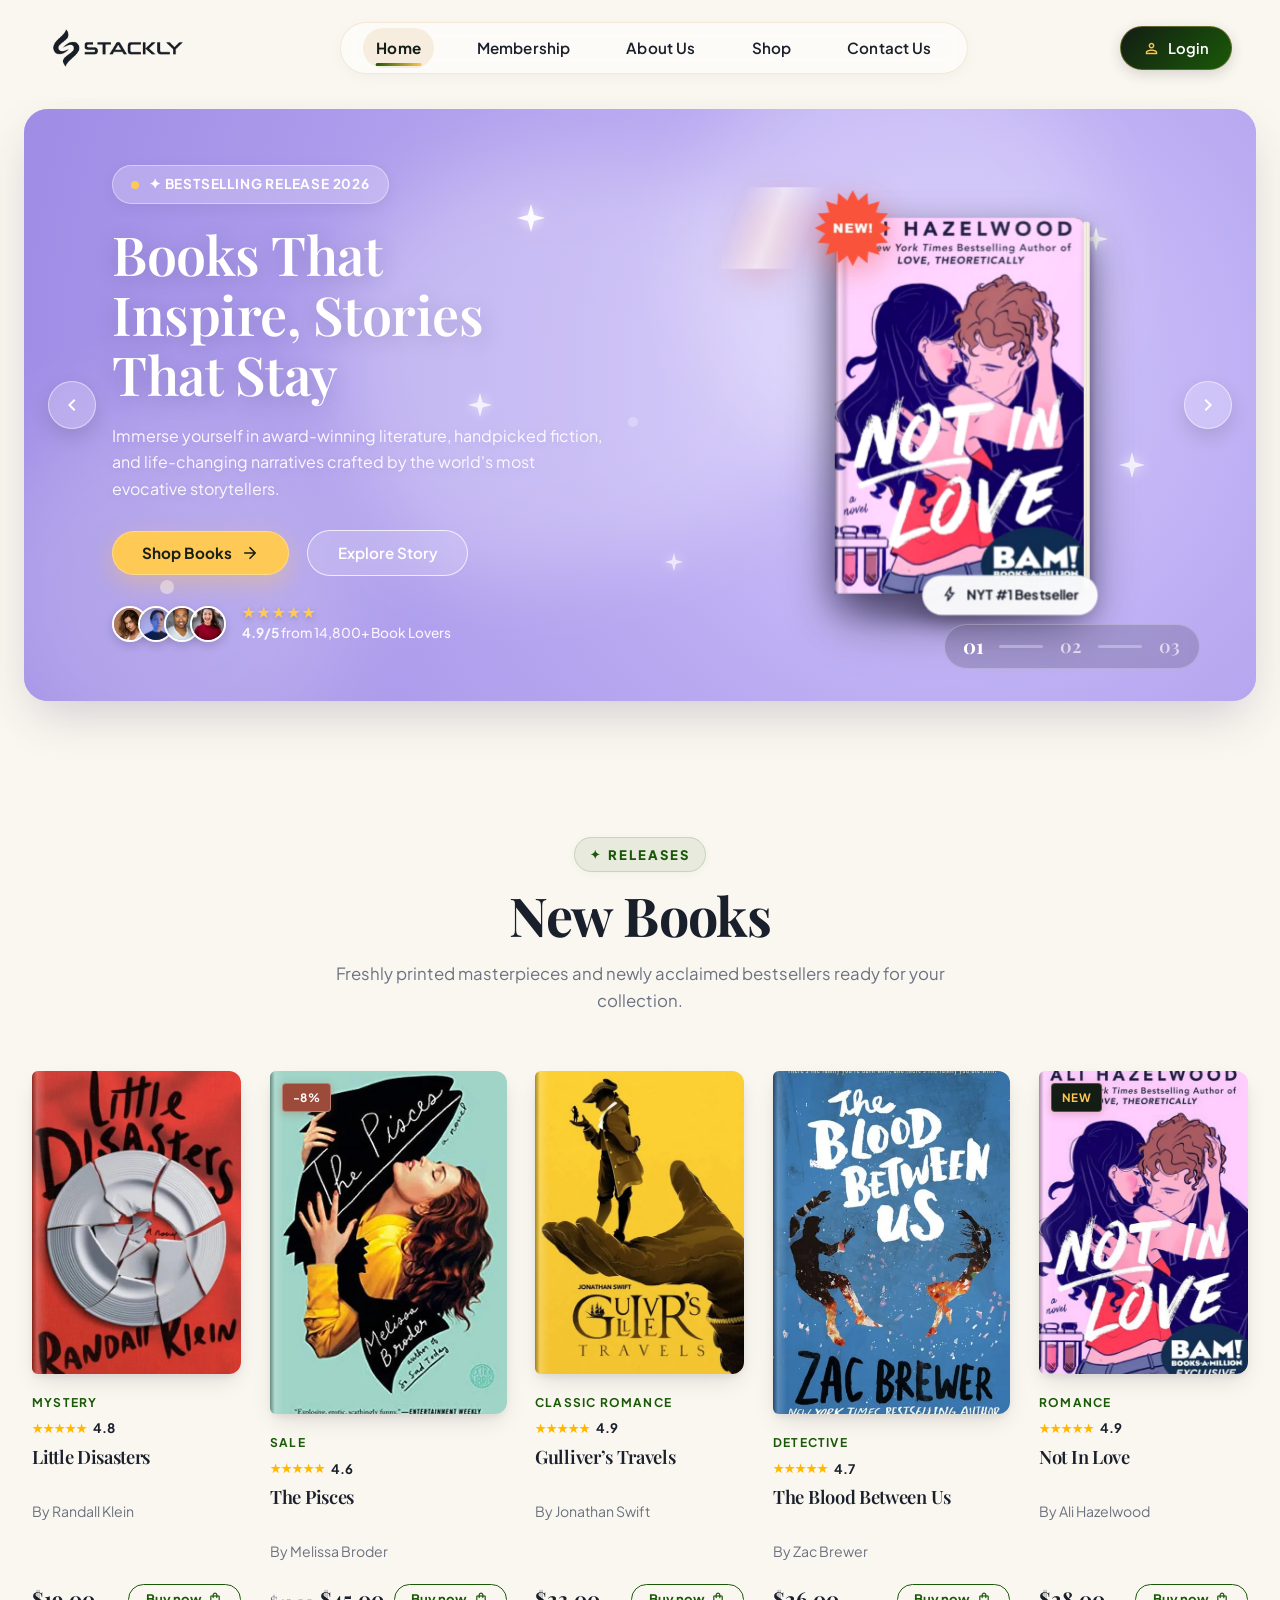
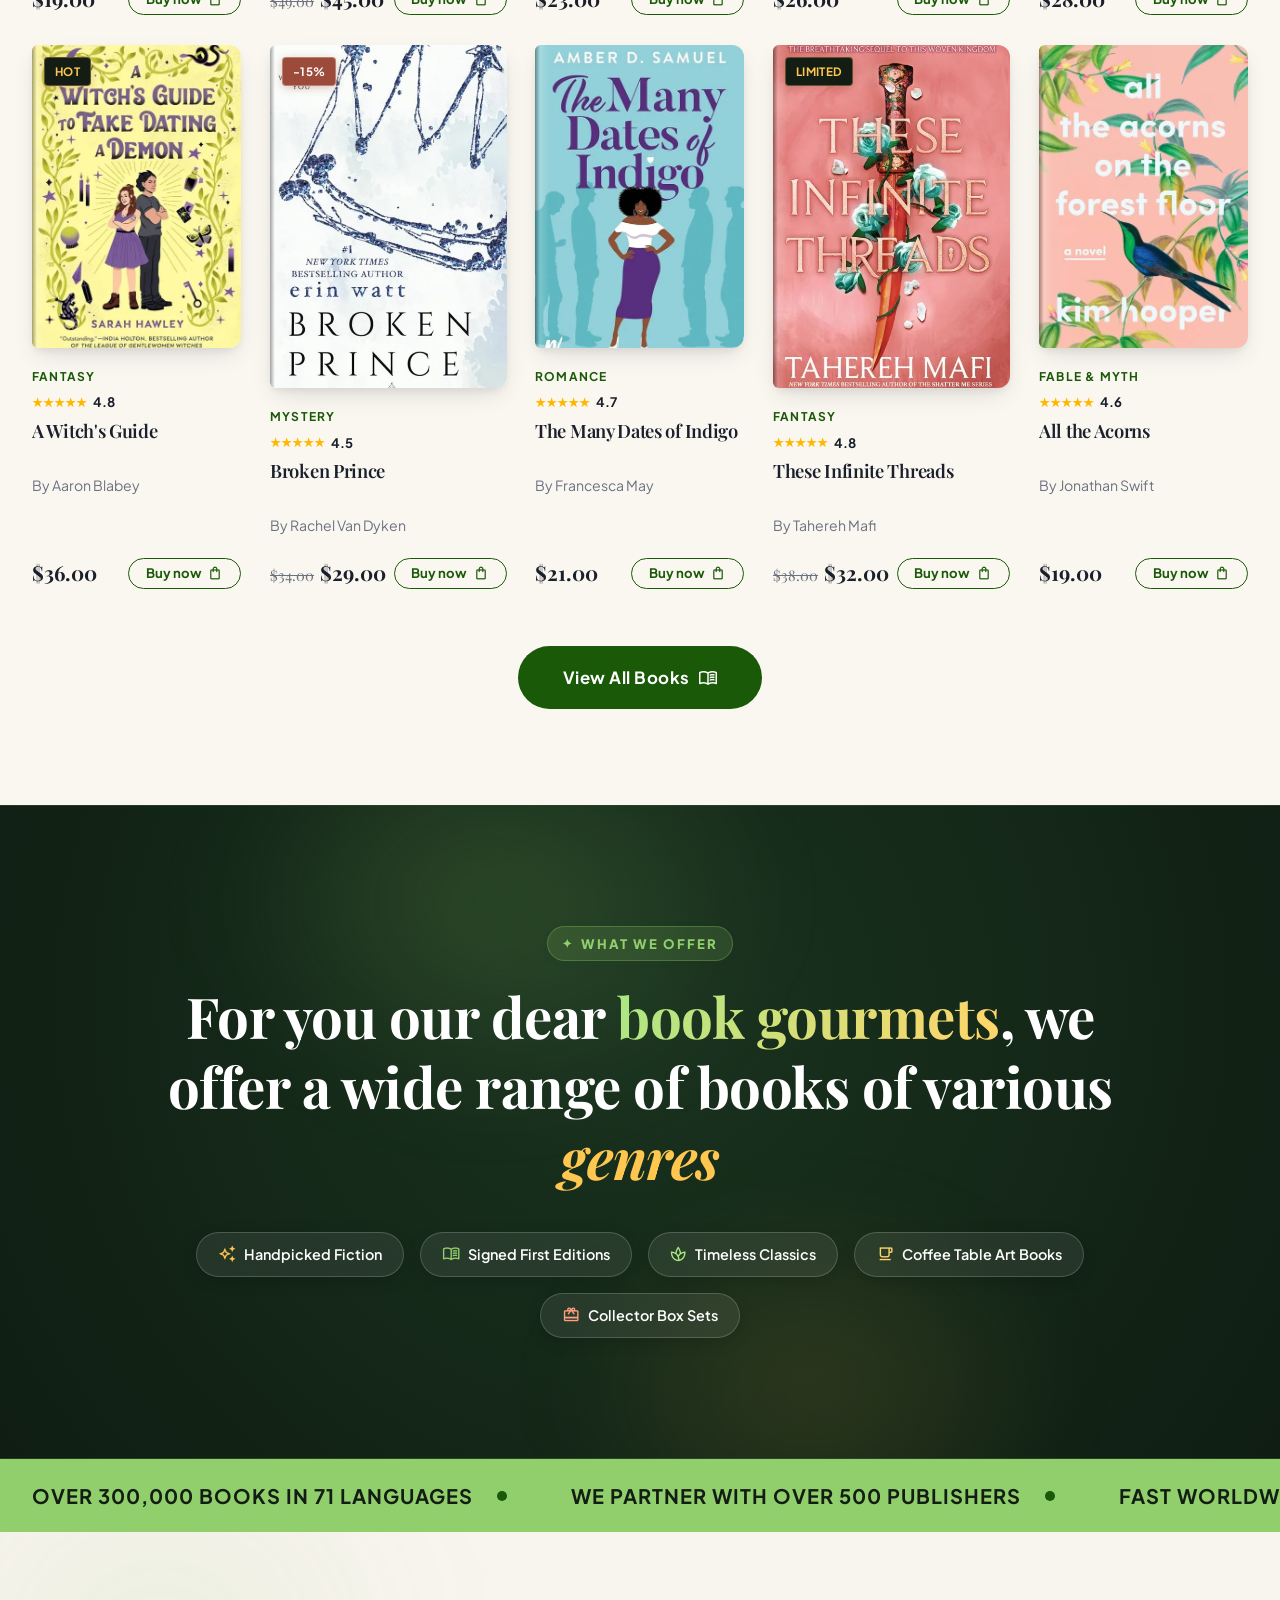
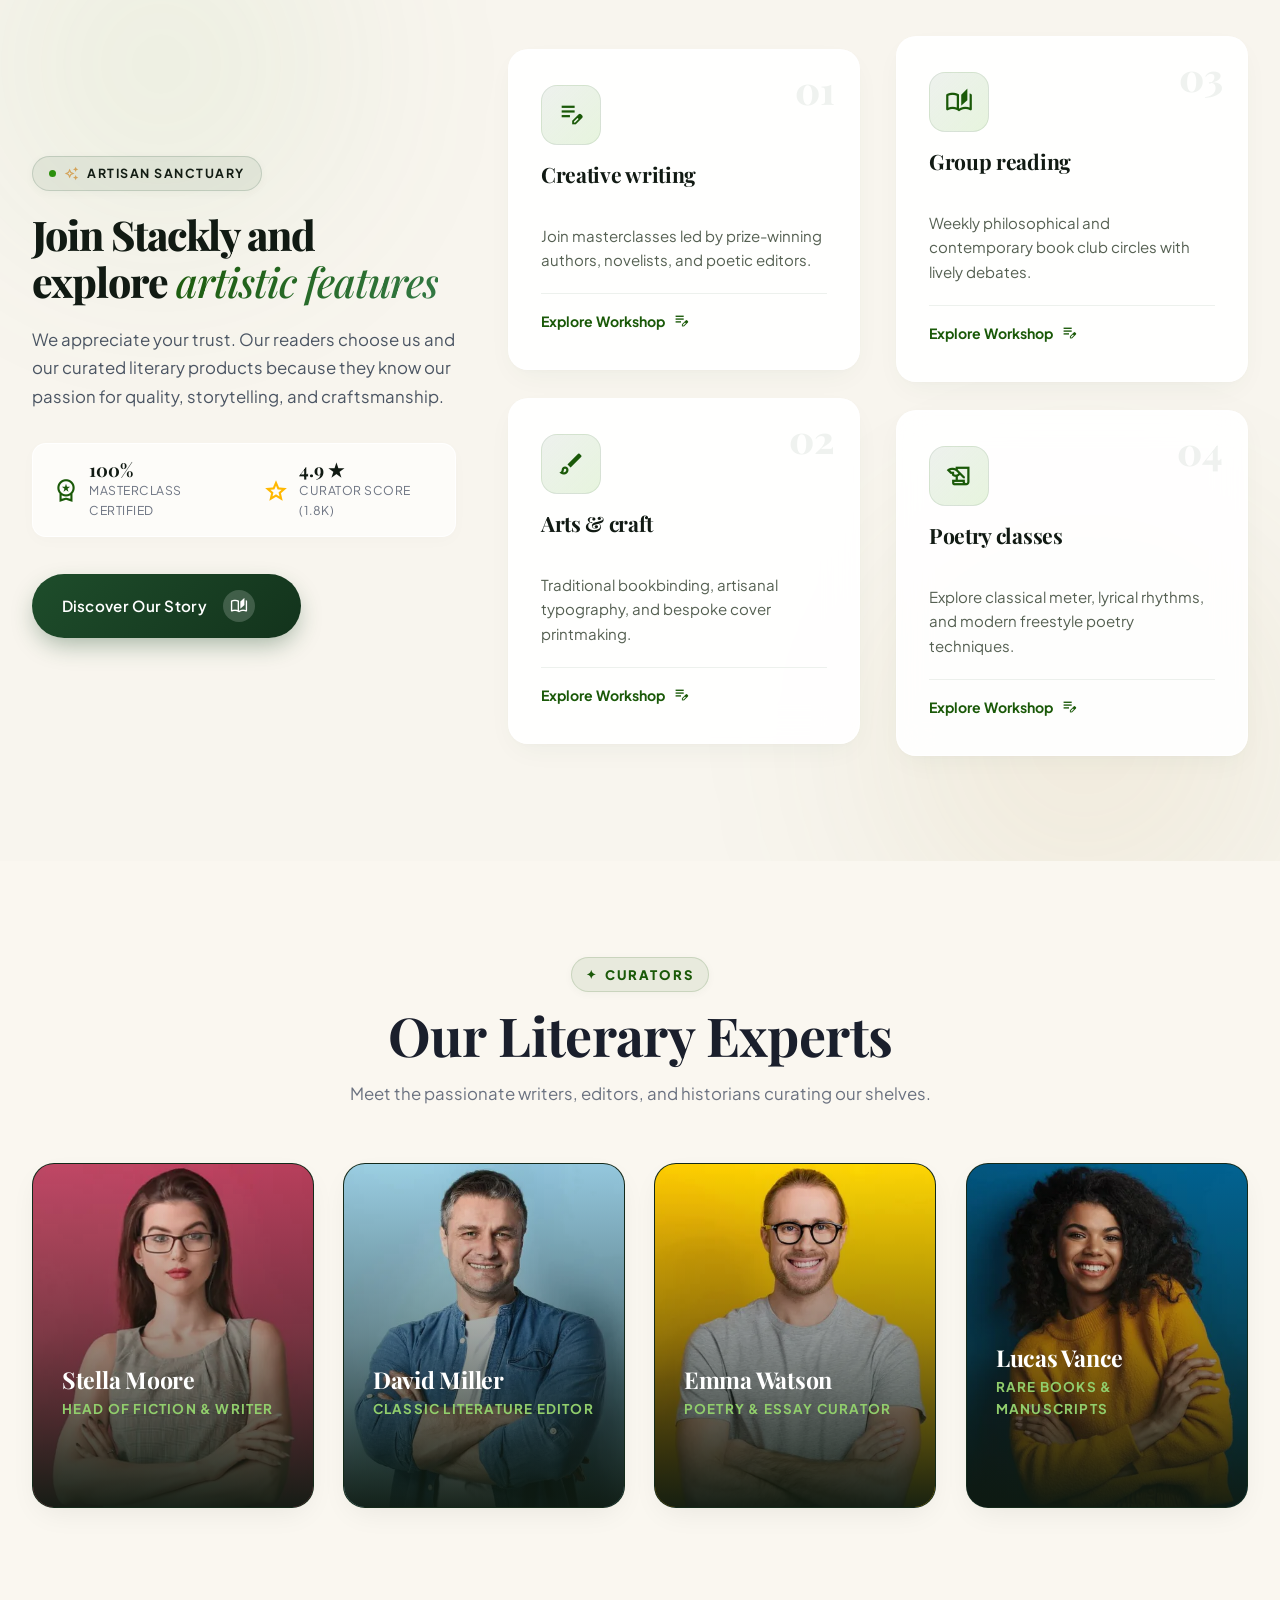
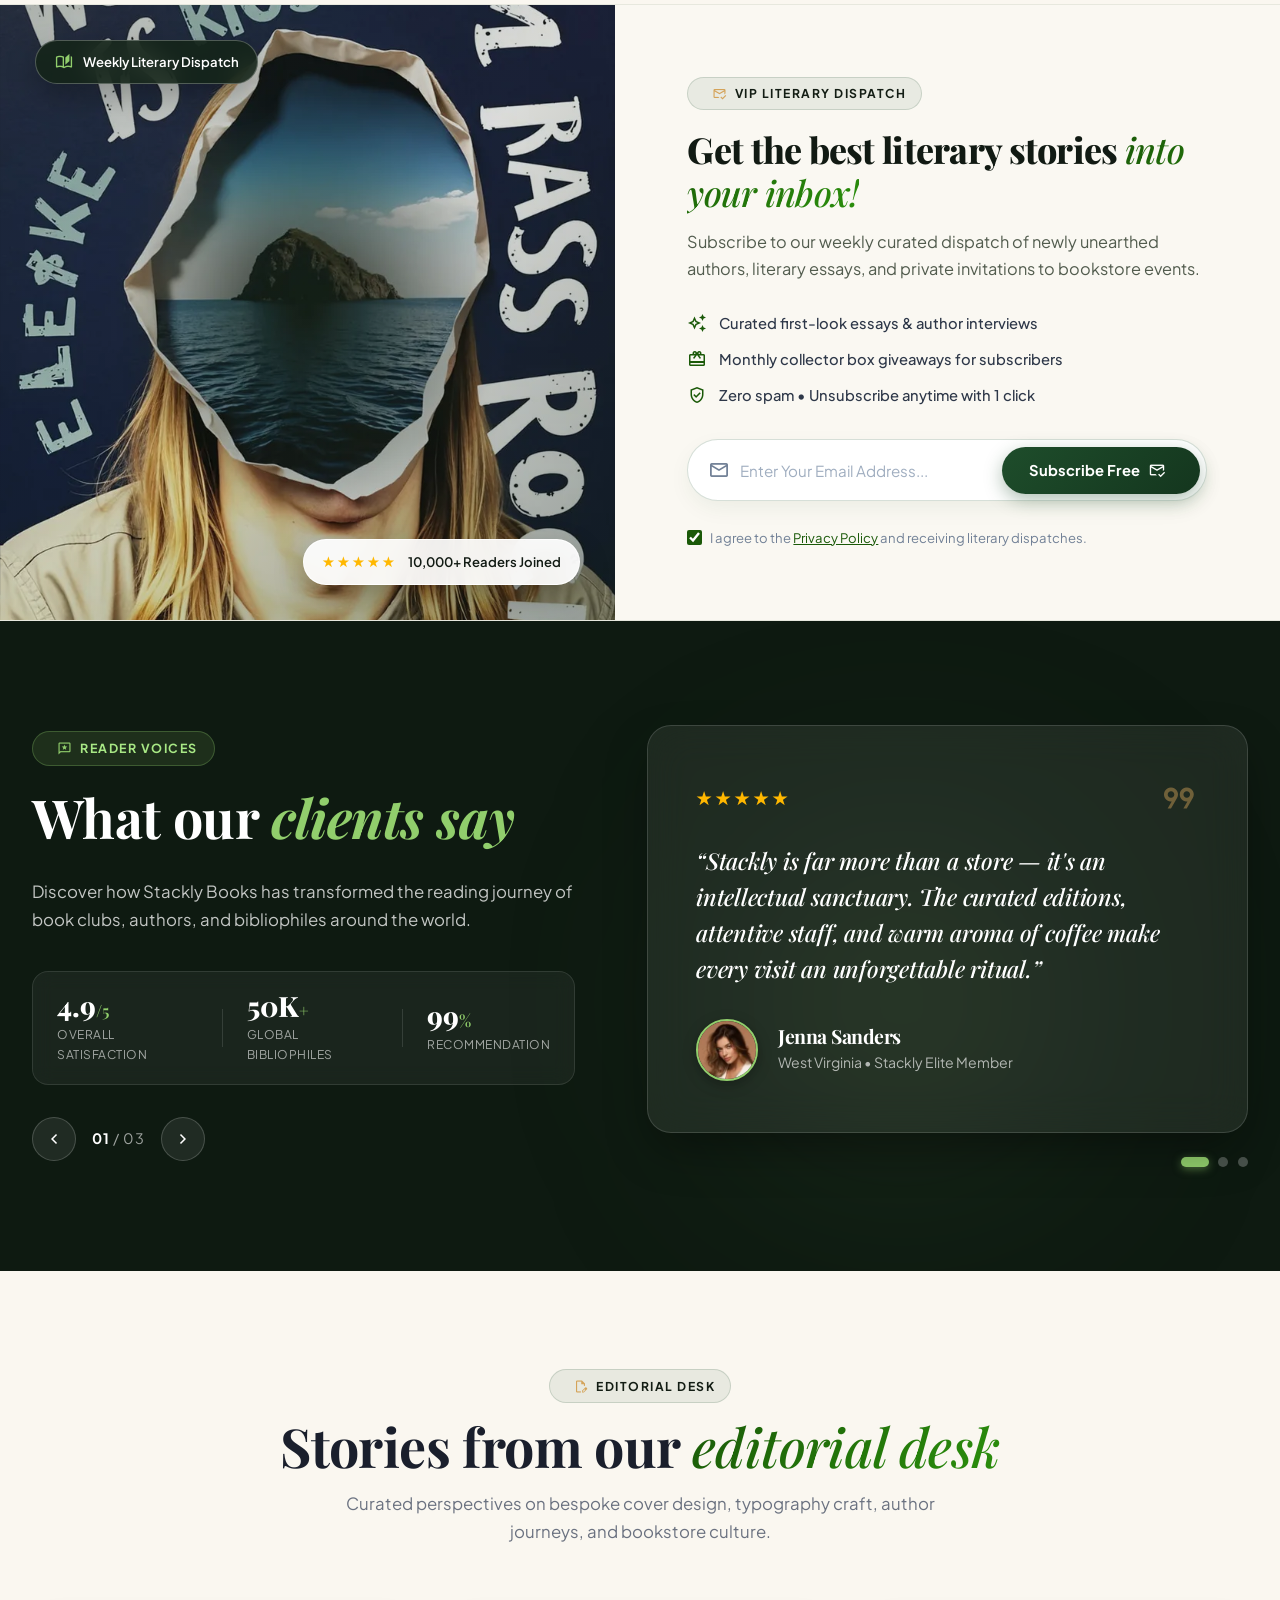
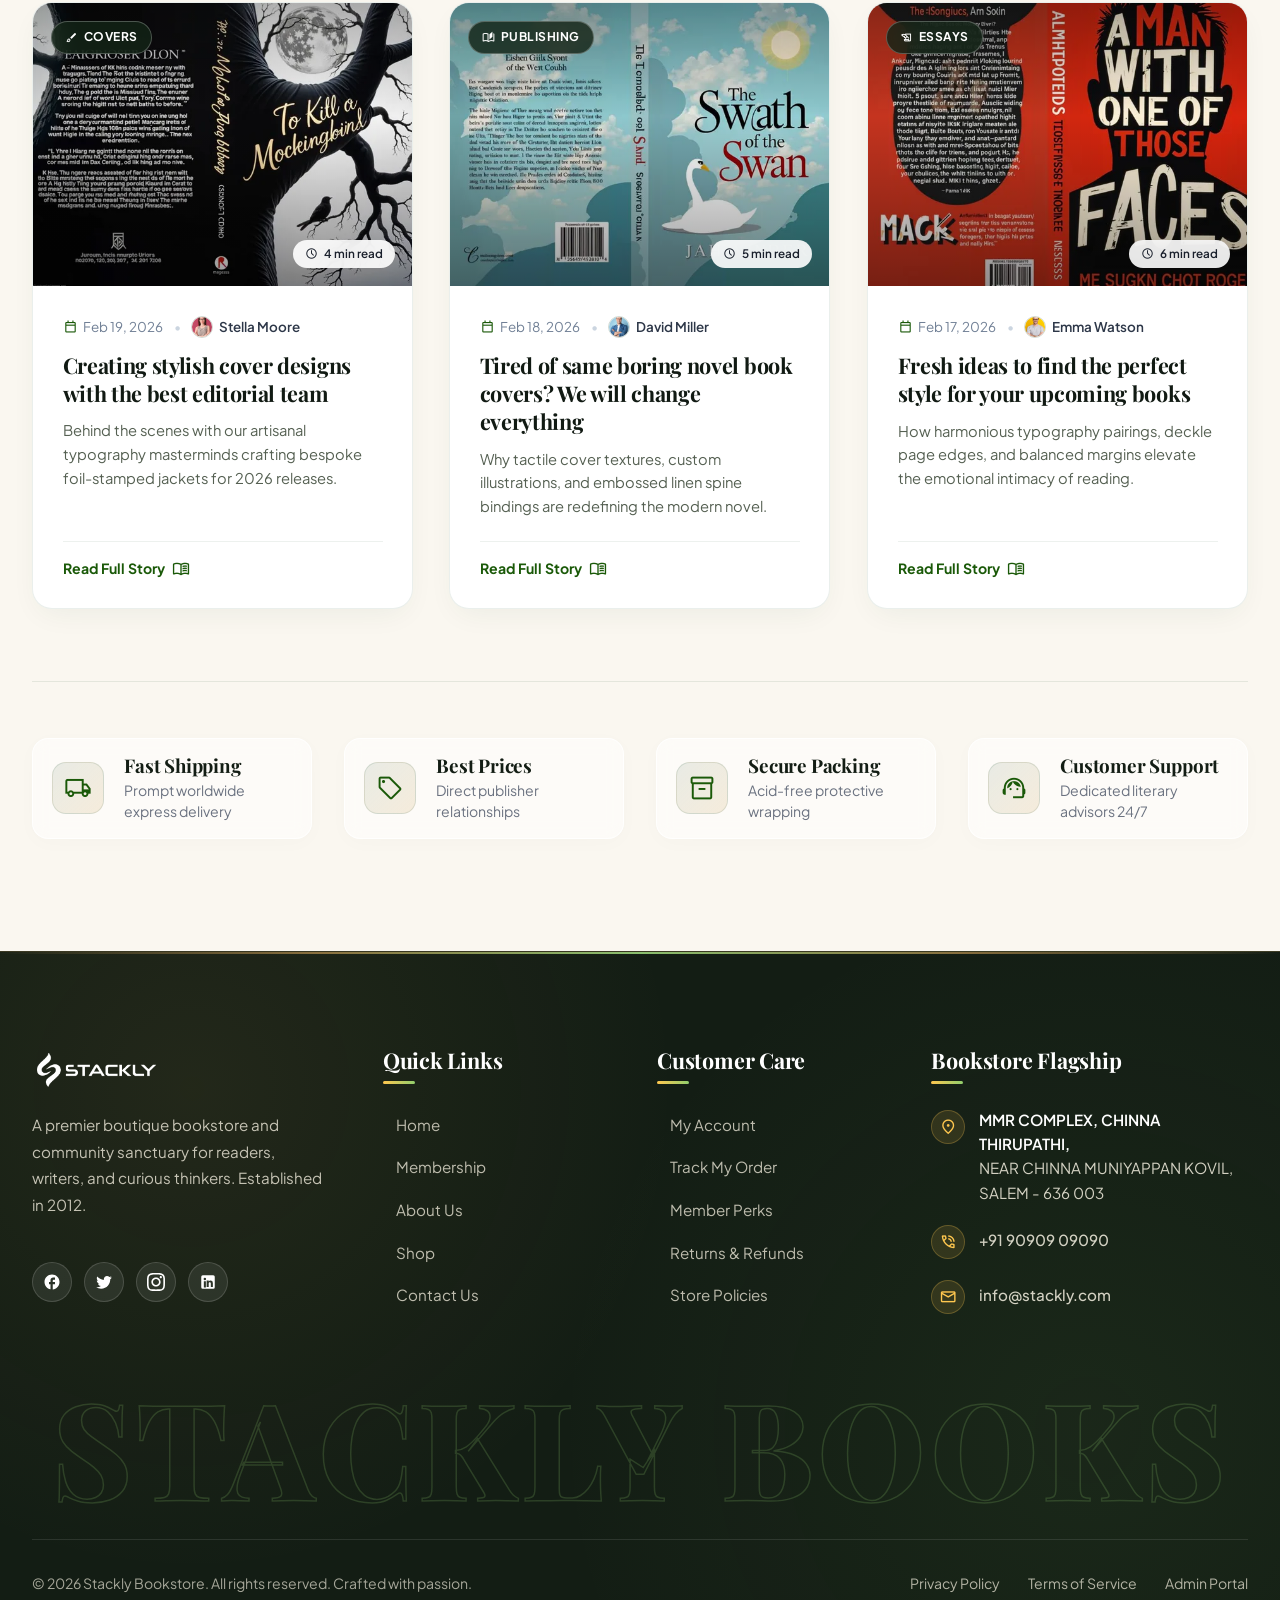
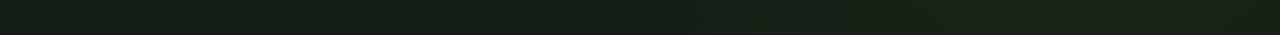
==== commit 8697db50: "Add files via upload" ====
--- a/index.html
+++ b/index.html
@@ -1044,9 +1044,15 @@
             <h3 class="team-name">Stella Moore</h3>
             <span class="team-role">Head of Fiction & Writer</span>
             <div class="team-socials">
-              <a href="404.html" class="team-social-link">fb</a>
-              <a href="404.html" class="team-social-link">tw</a>
-              <a href="404.html" class="team-social-link">in</a>
+              <a href="404.html" class="team-social-link" title="Facebook" aria-label="Facebook">
+                <svg viewBox="0 0 24 24"><path d="M22 12c0-5.52-4.48-10-10-10S2 6.48 2 12c0 4.84 3.44 8.87 8 9.8V15H8v-3h2V9.5C10 7.57 11.57 6 13.5 6H16v3h-2c-.55 0-1 .45-1 1v2h3v3h-3v6.95C18.05 21.45 22 17.19 22 12z"/></svg>
+              </a>
+              <a href="404.html" class="team-social-link" title="Twitter" aria-label="Twitter">
+                <svg viewBox="0 0 24 24"><path d="M22.46 6c-.77.35-1.6.58-2.46.69.88-.53 1.56-1.37 1.88-2.38-.83.5-1.75.85-2.72 1.05C18.37 4.5 17.26 4 16 4c-2.35 0-4.27 1.92-4.27 4.29 0 .34.04.67.11.98C8.28 9.09 5.11 7.38 3 4.79c-.37.63-.58 1.37-.58 2.15 0 1.49.75 2.81 1.91 3.56-.71 0-1.37-.2-1.95-.5v.05c0 2.08 1.48 3.82 3.44 4.21a4.22 4.22 0 0 1-1.93.07 4.28 4.28 0 0 0 4 2.98 8.521 8.521 0 0 1-5.33 1.84c-.34 0-.68-.02-1.02-.06C3.44 20.29 5.7 21 8.12 21 16 21 20.33 14.46 20.33 8.79c0-.19 0-.37-.01-.56.84-.6 1.56-1.36 2.14-2.23z"/></svg>
+              </a>
+              <a href="404.html" class="team-social-link" title="LinkedIn" aria-label="LinkedIn">
+                <svg viewBox="0 0 24 24"><path d="M19 3a2 2 0 0 1 2 2v14a2 2 0 0 1-2 2H5a2 2 0 0 1-2-2V5a2 2 0 0 1 2-2h14m-.5 15.5v-5.3a3.26 3.26 0 0 0-3.26-3.26c-.85 0-1.84.52-2.28 1.3v-1.11h-2.79v8.37h2.79v-4.93c0-.77.62-1.4 1.39-1.4a1.4 1.4 0 0 1 1.4 1.4v4.93h2.75M6.46 10.9v8.37H9.2V10.9H6.46M7.83 6.2a1.65 1.65 0 0 0-1.66 1.66 1.66 1.66 0 0 0 1.66 1.65 1.66 1.66 0 0 0 1.65-1.65A1.66 1.66 0 0 0 7.83 6.2z"/></svg>
+              </a>
             </div>
           </div>
         </div>
@@ -1058,9 +1064,15 @@
             <h3 class="team-name">David Miller</h3>
             <span class="team-role">Classic Literature Editor</span>
             <div class="team-socials">
-              <a href="404.html" class="team-social-link">fb</a>
-              <a href="404.html" class="team-social-link">tw</a>
-              <a href="404.html" class="team-social-link">in</a>
+              <a href="404.html" class="team-social-link" title="Facebook" aria-label="Facebook">
+                <svg viewBox="0 0 24 24"><path d="M22 12c0-5.52-4.48-10-10-10S2 6.48 2 12c0 4.84 3.44 8.87 8 9.8V15H8v-3h2V9.5C10 7.57 11.57 6 13.5 6H16v3h-2c-.55 0-1 .45-1 1v2h3v3h-3v6.95C18.05 21.45 22 17.19 22 12z"/></svg>
+              </a>
+              <a href="404.html" class="team-social-link" title="Twitter" aria-label="Twitter">
+                <svg viewBox="0 0 24 24"><path d="M22.46 6c-.77.35-1.6.58-2.46.69.88-.53 1.56-1.37 1.88-2.38-.83.5-1.75.85-2.72 1.05C18.37 4.5 17.26 4 16 4c-2.35 0-4.27 1.92-4.27 4.29 0 .34.04.67.11.98C8.28 9.09 5.11 7.38 3 4.79c-.37.63-.58 1.37-.58 2.15 0 1.49.75 2.81 1.91 3.56-.71 0-1.37-.2-1.95-.5v.05c0 2.08 1.48 3.82 3.44 4.21a4.22 4.22 0 0 1-1.93.07 4.28 4.28 0 0 0 4 2.98 8.521 8.521 0 0 1-5.33 1.84c-.34 0-.68-.02-1.02-.06C3.44 20.29 5.7 21 8.12 21 16 21 20.33 14.46 20.33 8.79c0-.19 0-.37-.01-.56.84-.6 1.56-1.36 2.14-2.23z"/></svg>
+              </a>
+              <a href="404.html" class="team-social-link" title="LinkedIn" aria-label="LinkedIn">
+                <svg viewBox="0 0 24 24"><path d="M19 3a2 2 0 0 1 2 2v14a2 2 0 0 1-2 2H5a2 2 0 0 1-2-2V5a2 2 0 0 1 2-2h14m-.5 15.5v-5.3a3.26 3.26 0 0 0-3.26-3.26c-.85 0-1.84.52-2.28 1.3v-1.11h-2.79v8.37h2.79v-4.93c0-.77.62-1.4 1.39-1.4a1.4 1.4 0 0 1 1.4 1.4v4.93h2.75M6.46 10.9v8.37H9.2V10.9H6.46M7.83 6.2a1.65 1.65 0 0 0-1.66 1.66 1.66 1.66 0 0 0 1.66 1.65 1.66 1.66 0 0 0 1.65-1.65A1.66 1.66 0 0 0 7.83 6.2z"/></svg>
+              </a>
             </div>
           </div>
         </div>
@@ -1072,9 +1084,15 @@
             <h3 class="team-name">Emma Watson</h3>
             <span class="team-role">Poetry & Essay Curator</span>
             <div class="team-socials">
-              <a href="404.html" class="team-social-link">fb</a>
-              <a href="404.html" class="team-social-link">tw</a>
-              <a href="404.html" class="team-social-link">in</a>
+              <a href="404.html" class="team-social-link" title="Facebook" aria-label="Facebook">
+                <svg viewBox="0 0 24 24"><path d="M22 12c0-5.52-4.48-10-10-10S2 6.48 2 12c0 4.84 3.44 8.87 8 9.8V15H8v-3h2V9.5C10 7.57 11.57 6 13.5 6H16v3h-2c-.55 0-1 .45-1 1v2h3v3h-3v6.95C18.05 21.45 22 17.19 22 12z"/></svg>
+              </a>
+              <a href="404.html" class="team-social-link" title="Twitter" aria-label="Twitter">
+                <svg viewBox="0 0 24 24"><path d="M22.46 6c-.77.35-1.6.58-2.46.69.88-.53 1.56-1.37 1.88-2.38-.83.5-1.75.85-2.72 1.05C18.37 4.5 17.26 4 16 4c-2.35 0-4.27 1.92-4.27 4.29 0 .34.04.67.11.98C8.28 9.09 5.11 7.38 3 4.79c-.37.63-.58 1.37-.58 2.15 0 1.49.75 2.81 1.91 3.56-.71 0-1.37-.2-1.95-.5v.05c0 2.08 1.48 3.82 3.44 4.21a4.22 4.22 0 0 1-1.93.07 4.28 4.28 0 0 0 4 2.98 8.521 8.521 0 0 1-5.33 1.84c-.34 0-.68-.02-1.02-.06C3.44 20.29 5.7 21 8.12 21 16 21 20.33 14.46 20.33 8.79c0-.19 0-.37-.01-.56.84-.6 1.56-1.36 2.14-2.23z"/></svg>
+              </a>
+              <a href="404.html" class="team-social-link" title="LinkedIn" aria-label="LinkedIn">
+                <svg viewBox="0 0 24 24"><path d="M19 3a2 2 0 0 1 2 2v14a2 2 0 0 1-2 2H5a2 2 0 0 1-2-2V5a2 2 0 0 1 2-2h14m-.5 15.5v-5.3a3.26 3.26 0 0 0-3.26-3.26c-.85 0-1.84.52-2.28 1.3v-1.11h-2.79v8.37h2.79v-4.93c0-.77.62-1.4 1.39-1.4a1.4 1.4 0 0 1 1.4 1.4v4.93h2.75M6.46 10.9v8.37H9.2V10.9H6.46M7.83 6.2a1.65 1.65 0 0 0-1.66 1.66 1.66 1.66 0 0 0 1.66 1.65 1.66 1.66 0 0 0 1.65-1.65A1.66 1.66 0 0 0 7.83 6.2z"/></svg>
+              </a>
             </div>
           </div>
         </div>
@@ -1086,9 +1104,15 @@
             <h3 class="team-name">Lucas Vance</h3>
             <span class="team-role">Rare Books & Manuscripts</span>
             <div class="team-socials">
-              <a href="404.html" class="team-social-link">fb</a>
-              <a href="404.html" class="team-social-link">tw</a>
-              <a href="404.html" class="team-social-link">in</a>
+              <a href="404.html" class="team-social-link" title="Facebook" aria-label="Facebook">
+                <svg viewBox="0 0 24 24"><path d="M22 12c0-5.52-4.48-10-10-10S2 6.48 2 12c0 4.84 3.44 8.87 8 9.8V15H8v-3h2V9.5C10 7.57 11.57 6 13.5 6H16v3h-2c-.55 0-1 .45-1 1v2h3v3h-3v6.95C18.05 21.45 22 17.19 22 12z"/></svg>
+              </a>
+              <a href="404.html" class="team-social-link" title="Twitter" aria-label="Twitter">
+                <svg viewBox="0 0 24 24"><path d="M22.46 6c-.77.35-1.6.58-2.46.69.88-.53 1.56-1.37 1.88-2.38-.83.5-1.75.85-2.72 1.05C18.37 4.5 17.26 4 16 4c-2.35 0-4.27 1.92-4.27 4.29 0 .34.04.67.11.98C8.28 9.09 5.11 7.38 3 4.79c-.37.63-.58 1.37-.58 2.15 0 1.49.75 2.81 1.91 3.56-.71 0-1.37-.2-1.95-.5v.05c0 2.08 1.48 3.82 3.44 4.21a4.22 4.22 0 0 1-1.93.07 4.28 4.28 0 0 0 4 2.98 8.521 8.521 0 0 1-5.33 1.84c-.34 0-.68-.02-1.02-.06C3.44 20.29 5.7 21 8.12 21 16 21 20.33 14.46 20.33 8.79c0-.19 0-.37-.01-.56.84-.6 1.56-1.36 2.14-2.23z"/></svg>
+              </a>
+              <a href="404.html" class="team-social-link" title="LinkedIn" aria-label="LinkedIn">
+                <svg viewBox="0 0 24 24"><path d="M19 3a2 2 0 0 1 2 2v14a2 2 0 0 1-2 2H5a2 2 0 0 1-2-2V5a2 2 0 0 1 2-2h14m-.5 15.5v-5.3a3.26 3.26 0 0 0-3.26-3.26c-.85 0-1.84.52-2.28 1.3v-1.11h-2.79v8.37h2.79v-4.93c0-.77.62-1.4 1.39-1.4a1.4 1.4 0 0 1 1.4 1.4v4.93h2.75M6.46 10.9v8.37H9.2V10.9H6.46M7.83 6.2a1.65 1.65 0 0 0-1.66 1.66 1.66 1.66 0 0 0 1.66 1.65 1.66 1.66 0 0 0 1.65-1.65A1.66 1.66 0 0 0 7.83 6.2z"/></svg>
+              </a>
             </div>
           </div>
         </div>
@@ -1513,10 +1537,10 @@
           <h4 class="footer-col-title">Quick Links</h4>
           <ul class="footer-links">
             <li><a href="index.html">Home</a></li>
-            <li><a href="membership.html">Membership Circle</a></li>
-            <li><a href="about.html">About Our Story</a></li>
-            <li><a href="shop.html">Browse Catalogue</a></li>
-            <li><a href="contact.html">Contact & Directions</a></li>
+            <li><a href="membership.html">Membership</a></li>
+            <li><a href="about.html">About Us</a></li>
+            <li><a href="shop.html">Shop</a></li>
+            <li><a href="contact.html">Contact Us</a></li>
           </ul>
         </div>
 
--- a/css/style.css
+++ b/css/style.css
@@ -3214,6 +3214,17 @@
   transform: scale(1.12);
 }
 
+.team-social-link svg {
+  width: 15px;
+  height: 15px;
+  fill: currentColor;
+  transition: transform 0.25s ease;
+}
+
+.team-social-link:hover svg {
+  transform: scale(1.1);
+}
+
 /* --------------------------------------------------------------------------
    NEWSLETTER BANNER (Section 8 - Ultra Luxury Editorial Split Banner)
    -------------------------------------------------------------------------- */
@@ -5741,42 +5752,152 @@
   animation: floatGlow 17s ease-in-out infinite alternate-reverse;
 }
 
-.patron-reviews-grid {
-  display: grid;
-  grid-template-columns: repeat(3, 1fr);
-  gap: 2.25rem;
+.patron-reviews-section {
+  position: relative;
+  overflow: hidden;
+}
+
+.patron-glow-1 {
+  top: 15%;
+  left: -8%;
+  width: 500px;
+  height: 500px;
+  background: radial-gradient(circle, rgba(145, 206, 108, 0.15) 0%, transparent 70%);
+}
+
+.patron-glow-2 {
+  bottom: 10%;
+  right: -8%;
+  width: 500px;
+  height: 500px;
+  background: radial-gradient(circle, rgba(212, 163, 89, 0.15) 0%, transparent 70%);
+}
+
+.patron-carousel-container {
+  position: relative;
   margin-top: 3.5rem;
+  padding: 0 3.25rem;
+}
+
+.patron-carousel-viewport {
+  overflow-x: auto;
+  overflow-y: visible;
+  scroll-behavior: smooth;
+  scrollbar-width: none;
+  -ms-overflow-style: none;
+  padding: 1.8rem 0.5rem 2.2rem 0.5rem;
+  margin: -1.8rem -0.5rem -2.2rem -0.5rem;
+  cursor: grab;
+  perspective: 1200px;
+}
+
+.patron-carousel-viewport::-webkit-scrollbar {
+  display: none;
+}
+
+.patron-carousel-viewport.is-dragging {
+  cursor: grabbing;
+  scroll-behavior: auto;
+  user-select: none;
+}
+
+.patron-carousel-track {
+  display: flex;
+  gap: 2rem;
   align-items: stretch;
+  width: max-content;
+}
+
+.patron-carousel-track .patron-review-card {
+  width: 375px;
+  flex-shrink: 0;
 }
 
 .patron-review-card {
   position: relative;
   background: #FFFFFF;
-  border-radius: 26px;
-  padding: 2.5rem 2.2rem;
-  border: 1px solid rgba(30, 77, 43, 0.1);
-  box-shadow: 0 12px 35px -8px rgba(30, 77, 43, 0.07);
+  border-radius: 28px;
+  padding: 2.75rem 2.25rem 2.25rem 2.25rem;
+  border: 1px solid rgba(30, 77, 43, 0.12);
+  box-shadow: 0 14px 40px -10px rgba(30, 77, 43, 0.08), 0 2px 8px rgba(0, 0, 0, 0.02);
   display: flex;
   flex-direction: column;
-  transition: all 0.45s cubic-bezier(0.16, 1, 0.3, 1);
+  transition: transform 0.5s cubic-bezier(0.16, 1, 0.3, 1), box-shadow 0.5s ease, border-color 0.4s ease;
   overflow: hidden;
+  isolation: isolate;
+}
+
+/* Shimmering Top Accent Line */
+.patron-top-accent {
+  position: absolute;
+  top: 0;
+  left: 0;
+  right: 0;
+  height: 4px;
+  background: linear-gradient(90deg, #1E4D2B, #91CE6C, #D4A359, #1E4D2B);
+  background-size: 300% 100%;
+  opacity: 0.85;
+  transition: height 0.35s ease, opacity 0.35s ease;
+  animation: patronGradientShift 8s ease infinite;
+}
+
+@keyframes patronGradientShift {
+  0% { background-position: 0% 50%; }
+  50% { background-position: 100% 50%; }
+  100% { background-position: 0% 50%; }
+}
+
+/* Ambient Card Backlight */
+.patron-card-glow {
+  position: absolute;
+  top: -50%;
+  left: -50%;
+  width: 200%;
+  height: 200%;
+  background: radial-gradient(circle at center, rgba(145, 206, 108, 0.12) 0%, transparent 60%);
+  opacity: 0;
+  pointer-events: none;
+  transition: opacity 0.6s ease;
+  z-index: 0;
 }
 
 .patron-review-card:hover {
-  transform: translateY(-8px);
-  box-shadow: 0 26px 55px -10px rgba(30, 77, 43, 0.15);
-  border-color: rgba(145, 206, 108, 0.5);
-}
-
+  transform: translateY(-12px) scale(1.015);
+  box-shadow: 0 30px 65px -12px rgba(30, 77, 43, 0.18), 0 10px 25px rgba(145, 206, 108, 0.15);
+  border-color: rgba(145, 206, 108, 0.6);
+}
+
+.patron-review-card:hover .patron-card-glow {
+  opacity: 1;
+}
+
+.patron-review-card:hover .patron-top-accent {
+  height: 5px;
+  opacity: 1;
+}
+
+/* Featured / Top Contributor Card */
 .patron-review-card.featured {
-  background: linear-gradient(180deg, #FFFFFF 0%, #FAF7F0 100%);
+  background: linear-gradient(175deg, #FFFFFF 0%, #FDFBF7 60%, #F8F3EA 100%);
   border: 1.5px solid rgba(212, 163, 89, 0.45);
-  box-shadow: 0 16px 45px -8px rgba(212, 163, 89, 0.18);
+  box-shadow: 0 20px 50px -10px rgba(212, 163, 89, 0.22), 0 4px 14px rgba(212, 163, 89, 0.08);
+  transform: translateY(-6px);
+}
+
+.patron-review-card.featured .patron-top-accent {
+  background: linear-gradient(90deg, #D4A359, #FFC74F, #E7BE7A, #D4A359);
+  background-size: 300% 100%;
+  height: 5px;
 }
 
 .patron-review-card.featured:hover {
-  border-color: rgba(212, 163, 89, 0.7);
-  box-shadow: 0 28px 60px -10px rgba(212, 163, 89, 0.25);
+  transform: translateY(-16px) scale(1.02);
+  border-color: rgba(212, 163, 89, 0.85);
+  box-shadow: 0 35px 75px -12px rgba(212, 163, 89, 0.32), 0 12px 30px rgba(212, 163, 89, 0.2);
+}
+
+.patron-review-card.featured .patron-card-glow {
+  background: radial-gradient(circle at center, rgba(255, 199, 79, 0.18) 0%, transparent 60%);
 }
 
 /* Watermarked Quotation Glyph */
@@ -5784,17 +5905,27 @@
   position: absolute;
   top: 1.25rem;
   right: 1.5rem;
-  font-size: 76px;
-  color: rgba(30, 77, 43, 0.05);
+  font-size: 78px;
+  color: rgba(30, 77, 43, 0.06);
   pointer-events: none;
   line-height: 1;
-  transition: all 0.4s ease;
+  transition: all 0.5s cubic-bezier(0.16, 1, 0.3, 1);
   font-variation-settings: 'FILL' 1;
+  z-index: 1;
 }
 
 .patron-review-card:hover .quote-watermark {
-  color: rgba(30, 77, 43, 0.12);
-  transform: scale(1.1) rotate(-8deg);
+  color: rgba(145, 206, 108, 0.22);
+  transform: scale(1.15) rotate(-10deg) translate(-4px, 4px);
+}
+
+.patron-review-card.featured .quote-watermark {
+  color: rgba(212, 163, 89, 0.1);
+}
+
+.patron-review-card.featured:hover .quote-watermark {
+  color: rgba(212, 163, 89, 0.28);
+  transform: scale(1.18) rotate(-10deg) translate(-4px, 4px);
 }
 
 .patron-card-header {
@@ -5808,7 +5939,7 @@
   text-align: left;
 }
 
-/* Star Rating Solid Gold Fill */
+/* Star Rating Solid Gold Fill with Stagger Pop */
 .patron-star-rating {
   display: inline-flex;
   align-items: center;
@@ -5819,21 +5950,30 @@
 .patron-star-rating .star-icon {
   font-variation-settings: 'FILL' 1;
   color: #FFC74F;
-  font-size: 19px;
-  text-shadow: 0 1px 4px rgba(255, 199, 79, 0.4);
-  transition: transform 0.2s ease;
+  font-size: 20px;
+  filter: drop-shadow(0 2px 4px rgba(255, 199, 79, 0.45));
+  transition: transform 0.3s cubic-bezier(0.34, 1.56, 0.64, 1);
+  display: inline-block;
 }
 
 .patron-review-card:hover .patron-star-rating .star-icon {
-  transform: scale(1.1);
+  animation: starBounce 0.5s cubic-bezier(0.34, 1.56, 0.64, 1) forwards;
+  animation-delay: calc(var(--star-i, 1) * 0.06s);
+}
+
+@keyframes starBounce {
+  0% { transform: scale(1); }
+  50% { transform: scale(1.28) translateY(-3px) rotate(8deg); }
+  100% { transform: scale(1.1) translateY(0) rotate(0deg); }
 }
 
 .star-rating-val {
   font-family: var(--font-body);
-  font-size: 0.88rem;
+  font-size: 0.9rem;
   font-weight: 800;
   color: #111A13;
-  margin-left: 0.35rem;
+  margin-left: 0.45rem;
+  letter-spacing: -0.2px;
 }
 
 /* Verified Patron Tag */
@@ -5841,41 +5981,59 @@
   display: inline-flex;
   align-items: center;
   gap: 0.35rem;
-  padding: 0.3rem 0.8rem;
-  background: rgba(43, 144, 12, 0.09);
+  padding: 0.32rem 0.85rem;
+  background: rgba(43, 144, 12, 0.08);
   color: #185E07;
   border-radius: 999px;
   font-family: var(--font-body);
-  font-size: 0.74rem;
+  font-size: 0.75rem;
   font-weight: 700;
   letter-spacing: 0.3px;
   white-space: nowrap;
   flex-shrink: 0;
+  border: 1px solid rgba(43, 144, 12, 0.18);
+  box-shadow: 0 2px 6px rgba(43, 144, 12, 0.06);
+  transition: all 0.3s ease;
+}
+
+.patron-review-card:hover .patron-verified-badge {
+  transform: translateY(-2px);
+  background: rgba(43, 144, 12, 0.13);
+  box-shadow: 0 4px 10px rgba(43, 144, 12, 0.12);
 }
 
 .patron-verified-badge .material-symbols-outlined {
   font-size: 15px;
   color: #2B900C;
+  font-variation-settings: 'FILL' 1;
 }
 
 .patron-verified-badge.gold {
-  background: linear-gradient(135deg, rgba(255, 199, 79, 0.22) 0%, rgba(212, 163, 89, 0.18) 100%);
+  background: linear-gradient(135deg, rgba(255, 199, 79, 0.24) 0%, rgba(212, 163, 89, 0.2) 100%);
   color: #8C6212;
-  border: 1px solid rgba(212, 163, 89, 0.35);
+  border: 1px solid rgba(212, 163, 89, 0.45);
+  box-shadow: 0 2px 8px rgba(212, 163, 89, 0.15);
+}
+
+.patron-review-card.featured:hover .patron-verified-badge.gold {
+  transform: translateY(-2px);
+  background: linear-gradient(135deg, rgba(255, 199, 79, 0.32) 0%, rgba(212, 163, 89, 0.28) 100%);
+  box-shadow: 0 4px 14px rgba(212, 163, 89, 0.25);
 }
 
 .patron-verified-badge.gold .material-symbols-outlined {
   color: #D4A359;
+  font-variation-settings: 'FILL' 1;
 }
 
 /* Quote Typography with Equalized Baselines */
 .patron-quote-body {
   font-family: var(--font-heading);
   font-style: italic;
-  font-size: 1.18rem;
-  line-height: 1.65;
-  color: #111A13;
-  margin: 1.5rem 0 1.8rem 0;
+  font-size: 1.15rem;
+  line-height: 1.7;
+  color: #1a291e;
+  margin: 1.6rem 0 1.9rem 0;
   flex: 1;
   min-height: 130px;
   display: flex;
@@ -5883,15 +6041,20 @@
   text-align: left;
   position: relative;
   z-index: 2;
+  transition: color 0.3s ease;
+}
+
+.patron-review-card:hover .patron-quote-body {
+  color: #0c170f;
 }
 
 /* Patron Profile Footer */
 .patron-card-footer {
   display: flex;
   align-items: center;
-  gap: 1rem;
+  gap: 1.05rem;
   border-top: 1px solid rgba(30, 77, 43, 0.08);
-  padding-top: 1.25rem;
+  padding-top: 1.35rem;
   margin-top: auto;
   position: relative;
   z-index: 2;
@@ -5901,8 +6064,8 @@
 
 .patron-avatar-wrap {
   position: relative;
-  width: 48px;
-  height: 48px;
+  width: 52px;
+  height: 52px;
   flex-shrink: 0;
 }
 
@@ -5913,23 +6076,58 @@
   object-fit: cover;
   border: 2.5px solid #91CE6C;
   box-shadow: 0 4px 14px rgba(30, 77, 43, 0.18);
-  transition: transform 0.3s ease;
+  transition: transform 0.4s cubic-bezier(0.34, 1.56, 0.64, 1), border-color 0.3s ease, box-shadow 0.3s ease;
 }
 
 .patron-review-card:hover .patron-avatar-img {
-  transform: scale(1.06);
-}
-
+  transform: scale(1.1) rotate(-3deg);
+  border-color: #2B900C;
+  box-shadow: 0 6px 18px rgba(43, 144, 12, 0.3);
+}
+
+.patron-review-card.featured .patron-avatar-img {
+  border-color: #D4A359;
+}
+
+.patron-review-card.featured:hover .patron-avatar-img {
+  border-color: #FFC74F;
+  box-shadow: 0 6px 20px rgba(212, 163, 89, 0.4);
+}
+
+/* Live Radar Beacon Pulse */
 .patron-online-dot {
   position: absolute;
-  bottom: 1px;
-  right: 1px;
-  width: 11px;
-  height: 11px;
+  bottom: 2px;
+  right: 2px;
+  width: 12px;
+  height: 12px;
   border-radius: 50%;
   background: #2B900C;
   border: 2px solid #FFFFFF;
-  box-shadow: 0 0 6px rgba(43, 144, 12, 0.6);
+  box-shadow: 0 0 8px rgba(43, 144, 12, 0.7);
+}
+
+.patron-online-dot::after {
+  content: '';
+  position: absolute;
+  top: -2px;
+  left: -2px;
+  width: 12px;
+  height: 12px;
+  border-radius: 50%;
+  border: 1.5px solid #2B900C;
+  animation: radarPulse 2s ease-out infinite;
+}
+
+@keyframes radarPulse {
+  0% {
+    transform: scale(1);
+    opacity: 0.9;
+  }
+  100% {
+    transform: scale(2.6);
+    opacity: 0;
+  }
 }
 
 .patron-meta-wrap {
@@ -5937,7 +6135,7 @@
   flex-direction: column;
   align-items: flex-start;
   justify-content: center;
-  gap: 0.25rem;
+  gap: 0.3rem;
   text-align: left;
   flex: 1;
   min-width: 0;
@@ -5946,12 +6144,21 @@
 .patron-name {
   display: block;
   font-family: var(--font-heading);
-  font-size: 1.06rem;
+  font-size: 1.1rem;
   font-weight: 700;
   color: #111A13;
   line-height: 1.2;
   text-align: left;
   white-space: nowrap;
+  transition: color 0.3s ease;
+}
+
+.patron-review-card:hover .patron-name {
+  color: #1E4D2B;
+}
+
+.patron-review-card.featured:hover .patron-name {
+  color: #8C6212;
 }
 
 .patron-tier-meta {
@@ -5964,7 +6171,7 @@
 }
 
 .tier-pill {
-  padding: 0.2rem 0.55rem;
+  padding: 0.22rem 0.6rem;
   border-radius: 999px;
   font-family: var(--font-body);
   font-size: 0.68rem;
@@ -5973,18 +6180,23 @@
   letter-spacing: 0.5px;
   white-space: nowrap;
   flex-shrink: 0;
+  transition: transform 0.25s ease;
+}
+
+.patron-review-card:hover .tier-pill {
+  transform: scale(1.05);
 }
 
 .tier-pill.elite {
-  background: linear-gradient(135deg, rgba(255, 199, 79, 0.22) 0%, rgba(212, 163, 89, 0.18) 100%);
+  background: linear-gradient(135deg, rgba(255, 199, 79, 0.25) 0%, rgba(212, 163, 89, 0.2) 100%);
   color: #8C6212;
-  border: 1px solid rgba(212, 163, 89, 0.35);
+  border: 1px solid rgba(212, 163, 89, 0.4);
 }
 
 .tier-pill.bookworm {
   background: rgba(43, 144, 12, 0.12);
   color: #196006;
-  border: 1px solid rgba(43, 144, 12, 0.25);
+  border: 1px solid rgba(43, 144, 12, 0.28);
 }
 
 .patron-location {
@@ -5995,27 +6207,109 @@
   flex-shrink: 0;
 }
 
-/* Card Light Sheen */
+/* Card Light Sweep Sheen */
 .patron-card-sheen {
   position: absolute;
   top: 0;
-  left: -100%;
-  width: 100%;
+  left: -120%;
+  width: 80%;
   height: 100%;
-  background: linear-gradient(90deg, transparent, rgba(255, 255, 255, 0.3), transparent);
+  background: linear-gradient(90deg, transparent, rgba(255, 255, 255, 0.45), transparent);
+  transform: skewX(-20deg);
   pointer-events: none;
-  transition: left 0.7s ease;
+  transition: left 0.85s cubic-bezier(0.16, 1, 0.3, 1);
+  z-index: 5;
 }
 
 .patron-review-card:hover .patron-card-sheen {
-  left: 100%;
+  left: 140%;
+}
+
+/* Navigation Buttons */
+.patron-nav-btn {
+  position: absolute;
+  top: calc(50% - 1.5rem);
+  transform: translateY(-50%);
+  width: 46px;
+  height: 46px;
+  border-radius: 50%;
+  background: #FFFFFF;
+  border: 1.5px solid rgba(30, 77, 43, 0.15);
+  box-shadow: 0 6px 20px rgba(30, 77, 43, 0.1);
+  color: #1E4D2B;
+  display: flex;
+  align-items: center;
+  justify-content: center;
+  cursor: pointer;
+  z-index: 10;
+  transition: all 0.3s cubic-bezier(0.34, 1.56, 0.64, 1);
+}
+
+.patron-nav-btn:hover {
+  background: #91CE6C;
+  border-color: #91CE6C;
+  color: #0E1A11;
+  transform: translateY(-50%) scale(1.12);
+  box-shadow: 0 10px 25px rgba(145, 206, 108, 0.4);
+}
+
+.patron-prev-btn {
+  left: -4px;
+}
+
+.patron-next-btn {
+  right: -4px;
+}
+
+/* Pagination Dots */
+.patron-carousel-dots {
+  display: flex;
+  justify-content: center;
+  align-items: center;
+  gap: 0.6rem;
+  margin-top: 2rem;
+}
+
+.patron-dot {
+  width: 10px;
+  height: 10px;
+  border-radius: 999px;
+  background: rgba(30, 77, 43, 0.2);
+  border: none;
+  cursor: pointer;
+  transition: all 0.35s cubic-bezier(0.34, 1.56, 0.64, 1);
+  padding: 0;
+}
+
+.patron-dot.is-active {
+  width: 28px;
+  background: linear-gradient(90deg, #1E4D2B, #91CE6C);
+  box-shadow: 0 2px 8px rgba(145, 206, 108, 0.4);
 }
 
 /* Responsive Patron Reviews */
-@media (max-width: 991px) {
-  .patron-reviews-grid {
-    grid-template-columns: 1fr;
-    gap: 1.8rem;
+@media (max-width: 1200px) {
+  .patron-carousel-track .patron-review-card {
+    width: 340px;
+  }
+}
+
+@media (max-width: 768px) {
+  .patron-carousel-container {
+    padding: 0 0.5rem;
+  }
+  .patron-nav-btn {
+    display: none;
+  }
+  .patron-carousel-track .patron-review-card {
+    width: 290px;
+    padding: 2.2rem 1.6rem;
+  }
+  .patron-review-card.featured {
+    transform: none;
+  }
+  .patron-review-card.featured:hover {
+    transform: translateY(-8px);
   }
 }
 
